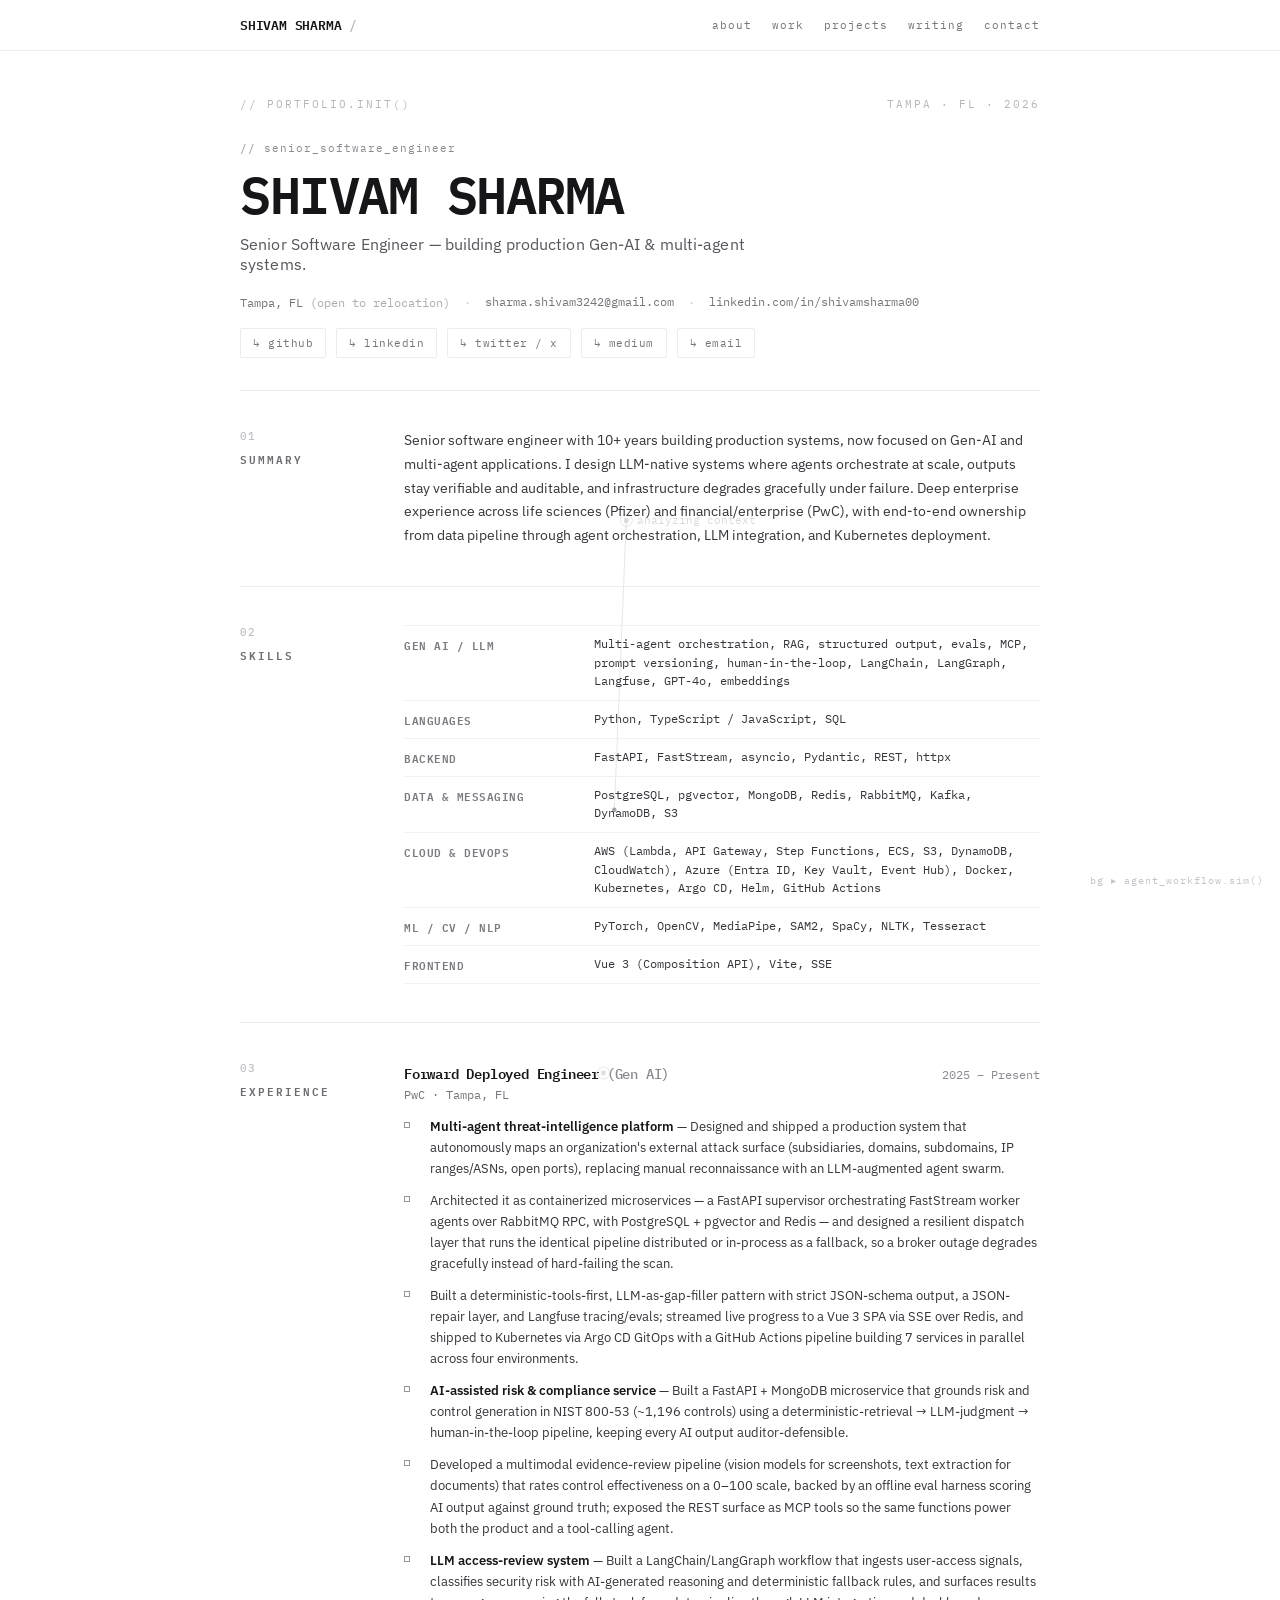
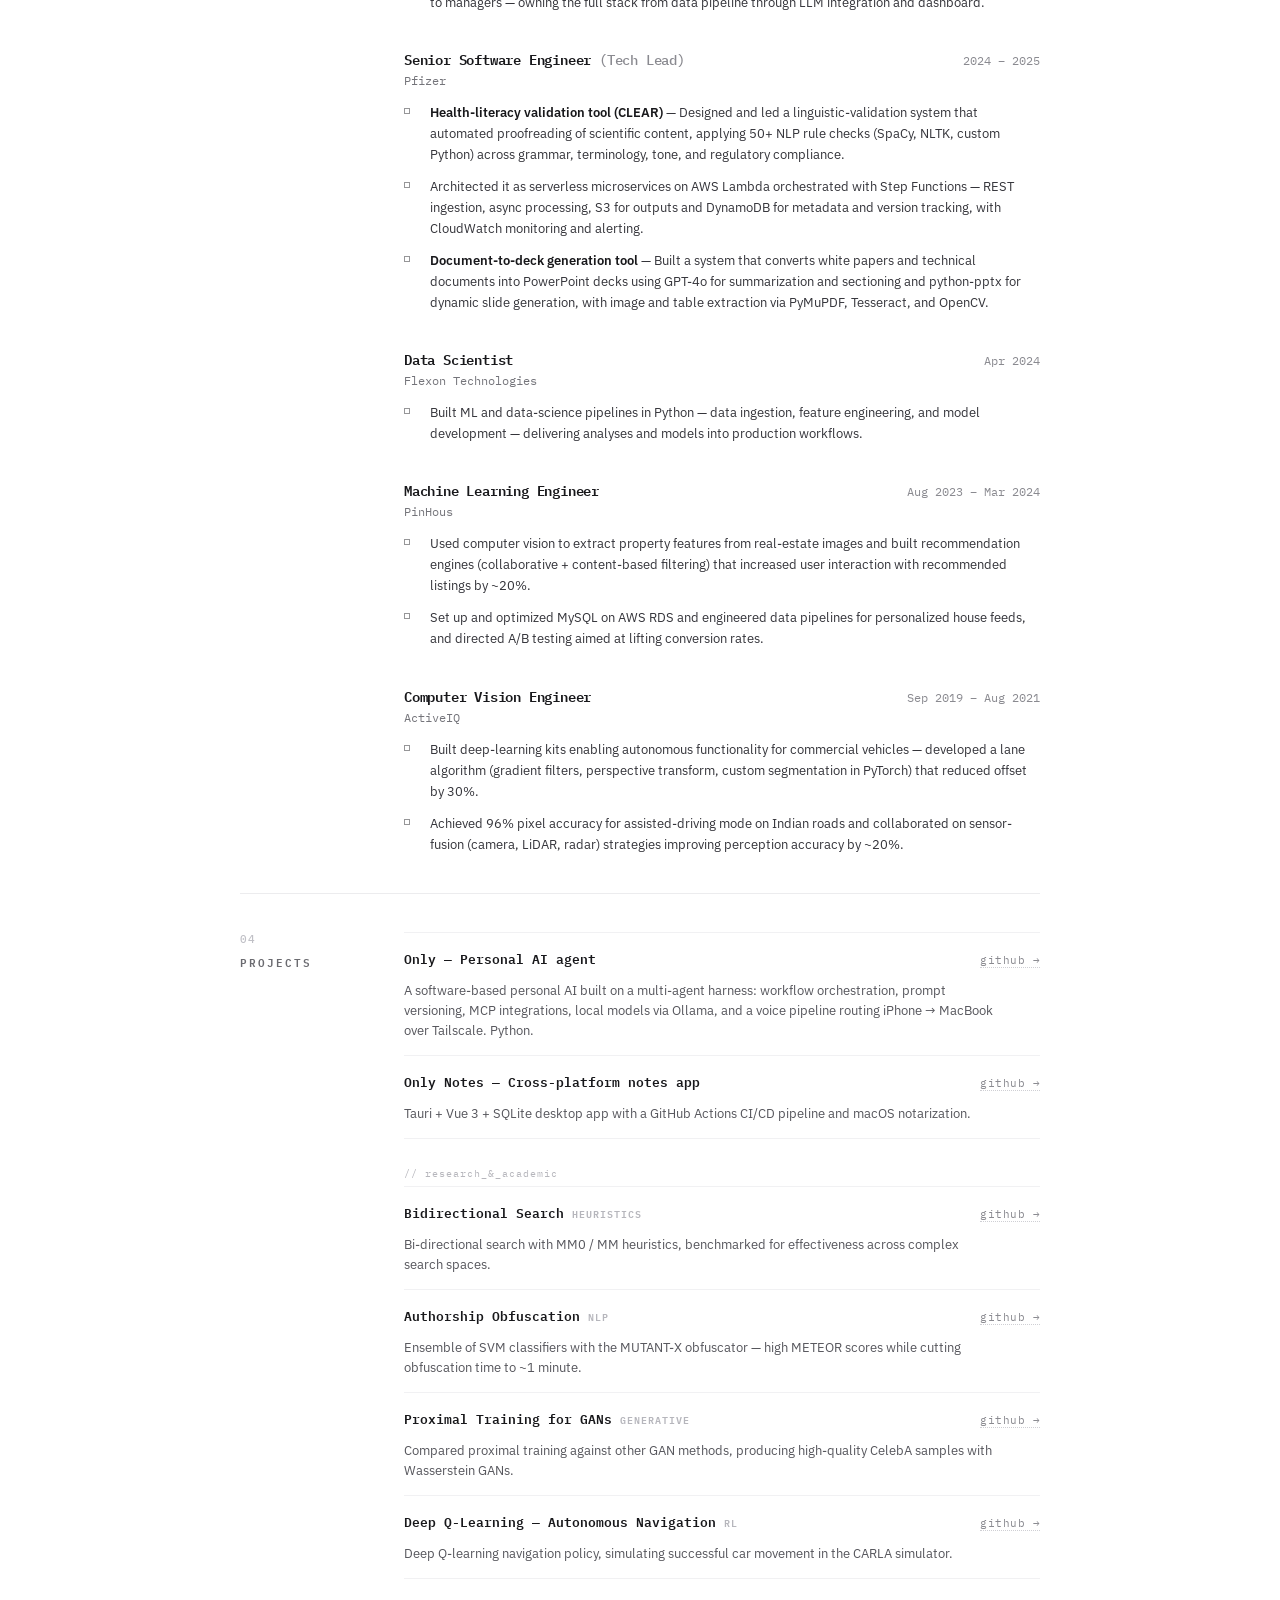
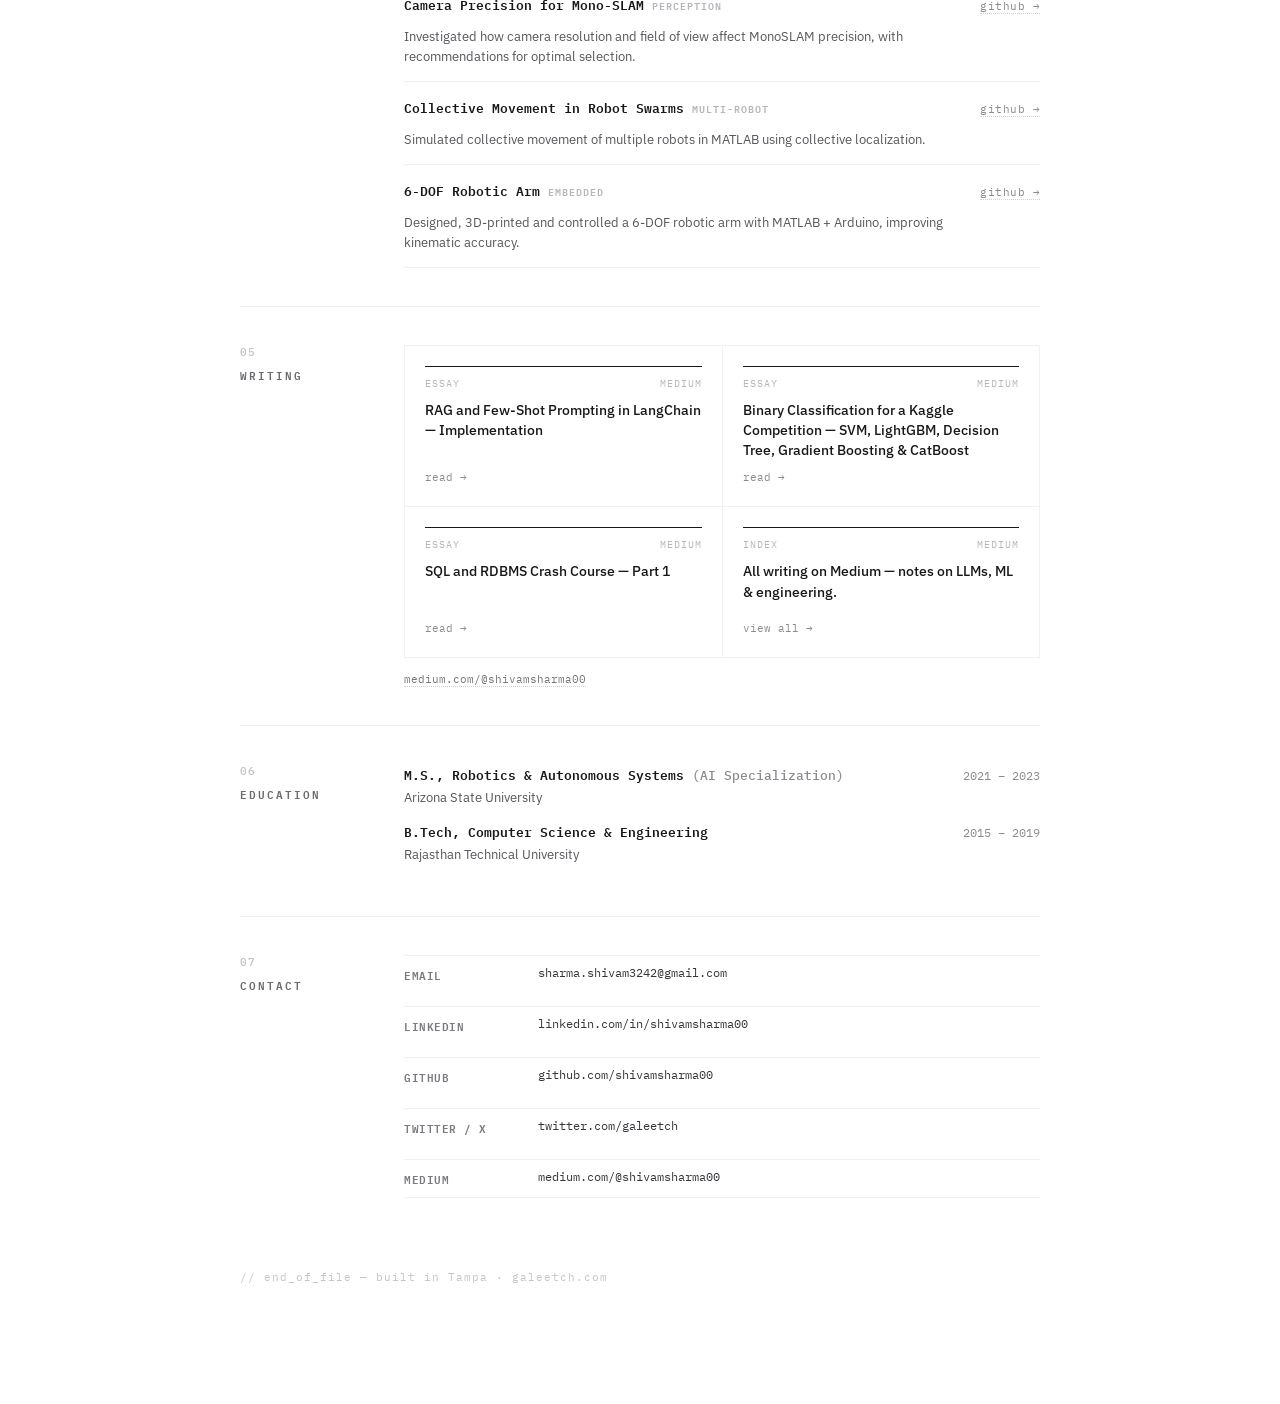
==== index.html @ 41301d10 "Replace placeholder with portfolio (resume-themed)" ====
<!DOCTYPE html>
<html lang="en">
<head>
<meta charset="utf-8">
<meta name="viewport" content="width=device-width, initial-scale=1">
<title>Shivam Sharma — Senior Software Engineer · Gen AI &amp; Agentic Systems</title>
<meta name="description" content="Shivam Sharma — Senior Software Engineer focused on Gen-AI and multi-agent systems. Tampa, FL.">
<meta name="author" content="Shivam Sharma">
<meta property="og:title" content="Shivam Sharma — Senior Software Engineer · Gen AI">
<meta property="og:description" content="Senior software engineer building production LLM-native and multi-agent systems.">
<meta property="og:type" content="website">
<meta property="og:url" content="https://galeetch.com">
<link rel="preconnect" href="https://fonts.googleapis.com">
<link rel="preconnect" href="https://fonts.gstatic.com" crossorigin>
<link href="https://fonts.googleapis.com/css2?family=IBM+Plex+Mono:wght@400;500;600&family=IBM+Plex+Sans:wght@400;500;600&display=swap" rel="stylesheet">
<style>
  :root{
    --ink:#161619; --ink2:#18181b; --body:#2c2c30; --body2:#34343a;
    --mut:#56565c; --mut2:#74747a; --mut3:#8a8a90; --faint:#b6b6bc;
    --faint2:#c0c0c6; --line:#ececee; --line2:#f1f1f3; --bg:#ffffff;
    --mono:'IBM Plex Mono',ui-monospace,monospace;
    --sans:'IBM Plex Sans',-apple-system,BlinkMacSystemFont,sans-serif;
  }
  *{box-sizing:border-box;}
  html,body{margin:0;background:var(--bg);}
  body{-webkit-font-smoothing:antialiased;text-rendering:optimizeLegibility;
    font-family:var(--sans);color:var(--body);}
  ::selection{background:var(--ink2);color:#fff;}
  a{color:inherit;text-decoration:none;}
  canvas#bg{position:absolute;top:0;left:0;z-index:0;pointer-events:none;}

  /* HUD */
  .hud{position:fixed;right:16px;bottom:13px;z-index:3;font-family:var(--mono);
    font-size:10px;letter-spacing:1px;color:#c4c4ca;pointer-events:none;}

  /* NAV */
  nav{position:sticky;top:0;z-index:4;background:rgba(255,255,255,0.82);
    backdrop-filter:saturate(180%) blur(10px);-webkit-backdrop-filter:saturate(180%) blur(10px);
    border-bottom:1px solid var(--line);}
  .nav-inner{max-width:912px;margin:0 auto;padding:14px 56px;display:flex;
    justify-content:space-between;align-items:center;}
  .brand{font-family:var(--mono);font-size:12.5px;font-weight:600;letter-spacing:-0.2px;color:var(--ink);}
  .brand .dim{color:var(--faint);font-weight:500;}
  .nav-links{display:flex;gap:20px;font-family:var(--mono);font-size:11px;
    letter-spacing:1px;color:var(--mut2);text-transform:lowercase;}
  .nav-links a{transition:color .15s;}
  .nav-links a:hover{color:var(--ink);}

  main{position:relative;z-index:1;max-width:912px;margin:0 auto;padding:0 56px 120px;}

  .filemeta{display:flex;justify-content:space-between;align-items:baseline;
    font-family:var(--mono);font-size:10.5px;letter-spacing:2px;color:var(--faint);
    text-transform:uppercase;padding:46px 0 30px;}

  /* HERO */
  header.hero{padding-bottom:32px;border-bottom:1px solid var(--line);}
  .role-tag{font-family:var(--mono);font-size:11px;letter-spacing:1px;color:var(--mut3);margin-bottom:12px;}
  h1.name{margin:0;font-family:var(--mono);font-size:clamp(34px,7vw,52px);font-weight:600;
    letter-spacing:-1.5px;color:var(--ink);line-height:1.02;}
  .subtitle{margin-top:14px;font-size:16px;color:var(--mut);letter-spacing:0.1px;max-width:560px;}
  .contactline{margin-top:20px;display:flex;flex-wrap:wrap;gap:7px 14px;
    font-family:var(--mono);font-size:11.5px;color:var(--mut2);align-items:center;}
  .contactline .sep{color:#d2d2d7;}
  .contactline a{border-bottom:1px solid transparent;transition:border-color .15s,color .15s;}
  .contactline a:hover{color:var(--ink);border-bottom-color:var(--ink);}
  .socials{margin-top:18px;display:flex;flex-wrap:wrap;gap:10px;}
  .socials a{font-family:var(--mono);font-size:11px;letter-spacing:0.5px;color:var(--mut2);
    border:1px solid var(--line);padding:7px 12px;border-radius:2px;
    transition:border-color .15s,color .15s,background .15s;}
  .socials a:hover{color:var(--ink);border-color:#cfcfd4;background:#fafafa;}

  /* SECTION GRID */
  section.sec{display:grid;grid-template-columns:132px 1fr;gap:32px;
    padding:38px 0;border-bottom:1px solid var(--line);scroll-margin-top:64px;}
  .sec-no{font-family:var(--mono);font-size:11px;color:var(--faint2);font-weight:500;letter-spacing:1px;}
  .sec-name{font-family:var(--mono);font-size:11px;color:#6b6b70;font-weight:600;
    letter-spacing:2px;text-transform:uppercase;margin-top:6px;}
  .sec-sub{font-family:var(--mono);font-size:10px;color:var(--faint);letter-spacing:1px;margin-top:14px;line-height:1.7;}

  .lede{font-size:14px;line-height:1.7;color:var(--body2);max-width:640px;text-wrap:pretty;}

  /* SKILLS */
  .skill-row{display:grid;grid-template-columns:168px 1fr;gap:8px 22px;padding:9px 0;border-top:1px solid var(--line2);}
  .skill-row:last-child{border-bottom:1px solid var(--line2);}
  .skill-k{font-family:var(--mono);font-size:11px;color:#7a7a80;font-weight:600;letter-spacing:0.5px;text-transform:uppercase;}
  .skill-v{font-family:var(--mono);font-size:12px;line-height:1.55;color:var(--body2);}

  /* EXPERIENCE */
  .jobs{display:flex;flex-direction:column;gap:34px;}
  .job-head{display:flex;justify-content:space-between;align-items:baseline;gap:16px;flex-wrap:wrap;}
  .job-title{font-family:var(--mono);font-size:14px;font-weight:600;color:var(--ink2);letter-spacing:-0.2px;}
  .job-title .lead{color:var(--mut3);font-weight:500;}
  .job-when{font-family:var(--mono);font-size:11.5px;color:var(--mut3);white-space:nowrap;}
  .job-org{font-family:var(--mono);font-size:11.5px;color:var(--mut2);margin-top:3px;}
  .bullets{display:flex;flex-direction:column;gap:11px;margin-top:14px;}
  .bullet{display:grid;grid-template-columns:16px 1fr;gap:10px;}
  .dot{display:block;width:6px;height:6px;border:1px solid var(--ink2);opacity:.45;margin-top:6px;}
  .btxt{font-size:13px;line-height:1.62;color:var(--body2);text-wrap:pretty;}
  .btxt strong{color:var(--ink2);font-weight:600;}

  /* PROJECTS */
  .projects{display:flex;flex-direction:column;}
  .proj{display:grid;grid-template-columns:1fr auto;gap:8px 18px;align-items:baseline;
    padding:15px 0;border-top:1px solid var(--line2);}
  .projects .proj:last-child{border-bottom:1px solid var(--line2);}
  .proj-name{font-family:var(--mono);font-size:13px;font-weight:600;color:var(--ink2);}
  .proj-desc{grid-column:1 / -1;font-size:12.5px;line-height:1.6;color:var(--mut);margin-top:2px;max-width:600px;text-wrap:pretty;}
  .proj-link{font-family:var(--mono);font-size:10.5px;letter-spacing:0.5px;color:var(--mut3);
    white-space:nowrap;border-bottom:1px dotted #cfcfd4;transition:color .15s,border-color .15s;}
  .proj-link:hover{color:var(--ink);border-bottom-color:var(--ink);}
  .proj-tag{font-family:var(--mono);font-size:9.5px;letter-spacing:1px;color:var(--faint);text-transform:uppercase;}

  /* WRITING — monochrome overline cards */
  .writing{display:grid;grid-template-columns:1fr 1fr;gap:1px;background:var(--line2);
    border:1px solid var(--line2);}
  .post{background:var(--bg);padding:20px 20px 22px;display:flex;flex-direction:column;gap:10px;
    transition:background .15s;min-height:150px;}
  .post:hover{background:#fafafa;}
  .post-top{font-family:var(--mono);font-size:9.5px;letter-spacing:1px;color:var(--faint);
    text-transform:uppercase;border-top:1.5px solid var(--ink2);padding-top:10px;display:flex;
    justify-content:space-between;}
  .post-title{font-size:13.5px;line-height:1.5;color:var(--ink2);font-weight:500;text-wrap:pretty;}
  .post-arrow{font-family:var(--mono);font-size:11px;color:var(--mut3);margin-top:auto;transition:color .15s;}
  .post:hover .post-arrow{color:var(--ink);}
  .writing-all{margin-top:14px;font-family:var(--mono);font-size:11px;color:var(--mut2);
    border-bottom:1px dotted #cfcfd4;display:inline-block;}
  .writing-all:hover{color:var(--ink);}

  /* EDUCATION */
  .edu-row{display:flex;justify-content:space-between;align-items:baseline;gap:16px;flex-wrap:wrap;margin-bottom:16px;}
  .edu-deg{font-family:var(--mono);font-size:13px;font-weight:600;color:var(--ink2);}
  .edu-deg .spec{color:var(--mut3);font-weight:500;}
  .edu-org{font-size:12.5px;color:var(--mut);margin-top:3px;}
  .edu-when{font-family:var(--mono);font-size:11.5px;color:var(--mut3);white-space:nowrap;}

  /* CONTACT / FOOTER */
  .contact-grid{display:flex;flex-direction:column;gap:13px;}
  .crow{display:grid;grid-template-columns:120px 1fr;gap:14px;font-family:var(--mono);font-size:12px;
    padding:9px 0;border-top:1px solid var(--line2);}
  .crow:last-child{border-bottom:1px solid var(--line2);}
  .ck{color:#7a7a80;font-weight:600;letter-spacing:0.5px;text-transform:uppercase;font-size:11px;}
  .cv a{color:var(--body2);border-bottom:1px solid transparent;transition:border-color .15s,color .15s;}
  .cv a:hover{color:var(--ink);border-bottom-color:var(--ink);}
  .eof{margin-top:34px;font-family:var(--mono);font-size:10.5px;letter-spacing:1px;color:#c4c4ca;}

  @media (max-width:720px){
    .nav-inner,main{padding-left:22px;padding-right:22px;}
    .nav-links{display:none;}
    section.sec{grid-template-columns:1fr;gap:14px;padding:30px 0;}
    .sec-head{display:flex;gap:12px;align-items:baseline;}
    .sec-no{margin-top:0;}
    .sec-name{margin-top:0;}
    .sec-sub{display:none;}
    .skill-row{grid-template-columns:1fr;gap:3px;}
    .writing{grid-template-columns:1fr;}
    .filemeta{padding-top:30px;}
  }
</style>
</head>
<body>
<canvas id="bg"></canvas>
<div class="hud">bg ▸ agent_workflow.sim()</div>

<nav>
  <div class="nav-inner">
    <a href="#top" class="brand">SHIVAM SHARMA<span class="dim"> /</span></a>
    <div class="nav-links">
      <a href="#about">about</a>
      <a href="#experience">work</a>
      <a href="#projects">projects</a>
      <a href="#writing">writing</a>
      <a href="#contact">contact</a>
    </div>
  </div>
</nav>

<main id="top">

  <div class="filemeta">
    <span>// portfolio.init()</span>
    <span>Tampa · FL · 2026</span>
  </div>

  <header class="hero" id="about">
    <div class="role-tag">// senior_software_engineer</div>
    <h1 class="name">SHIVAM&nbsp;SHARMA</h1>
    <div class="subtitle">Senior Software Engineer — building production Gen-AI &amp; multi-agent systems.</div>
    <div class="contactline">
      <span>Tampa, FL <span style="color:#abacb2;">(open to relocation)</span></span>
      <span class="sep">·</span>
      <a href="mailto:sharma.shivam3242@gmail.com">sharma.shivam3242@gmail.com</a>
      <span class="sep">·</span>
      <a href="https://www.linkedin.com/in/shivamsharma00/" target="_blank" rel="noopener">linkedin.com/in/shivamsharma00</a>
    </div>
    <div class="socials">
      <a href="https://github.com/shivamsharma00" target="_blank" rel="noopener">↳ github</a>
      <a href="https://www.linkedin.com/in/shivamsharma00/" target="_blank" rel="noopener">↳ linkedin</a>
      <a href="https://twitter.com/galeetch" target="_blank" rel="noopener">↳ twitter / x</a>
      <a href="https://medium.com/@shivamsharma00" target="_blank" rel="noopener">↳ medium</a>
      <a href="mailto:sharma.shivam3242@gmail.com">↳ email</a>
    </div>
  </header>

  <!-- 01 SUMMARY -->
  <section class="sec" id="summary">
    <div class="sec-head">
      <div class="sec-no">01</div>
      <div class="sec-name">Summary</div>
    </div>
    <div class="lede">
      Senior software engineer with 10+ years building production systems, now focused on Gen-AI and multi-agent applications. I design LLM-native systems where agents orchestrate at scale, outputs stay verifiable and auditable, and infrastructure degrades gracefully under failure. Deep enterprise experience across life sciences (Pfizer) and financial/enterprise (PwC), with end-to-end ownership from data pipeline through agent orchestration, LLM integration, and Kubernetes deployment.
    </div>
  </section>

  <!-- 02 SKILLS -->
  <section class="sec" id="skills">
    <div class="sec-head">
      <div class="sec-no">02</div>
      <div class="sec-name">Skills</div>
    </div>
    <div>
      <div class="skill-row"><div class="skill-k">Gen AI / LLM</div><div class="skill-v">Multi-agent orchestration, RAG, structured output, evals, MCP, prompt versioning, human-in-the-loop, LangChain, LangGraph, Langfuse, GPT-4o, embeddings</div></div>
      <div class="skill-row"><div class="skill-k">Languages</div><div class="skill-v">Python, TypeScript / JavaScript, SQL</div></div>
      <div class="skill-row"><div class="skill-k">Backend</div><div class="skill-v">FastAPI, FastStream, asyncio, Pydantic, REST, httpx</div></div>
      <div class="skill-row"><div class="skill-k">Data &amp; Messaging</div><div class="skill-v">PostgreSQL, pgvector, MongoDB, Redis, RabbitMQ, Kafka, DynamoDB, S3</div></div>
      <div class="skill-row"><div class="skill-k">Cloud &amp; DevOps</div><div class="skill-v">AWS (Lambda, API Gateway, Step Functions, ECS, S3, DynamoDB, CloudWatch), Azure (Entra ID, Key Vault, Event Hub), Docker, Kubernetes, Argo CD, Helm, GitHub Actions</div></div>
      <div class="skill-row"><div class="skill-k">ML / CV / NLP</div><div class="skill-v">PyTorch, OpenCV, MediaPipe, SAM2, SpaCy, NLTK, Tesseract</div></div>
      <div class="skill-row"><div class="skill-k">Frontend</div><div class="skill-v">Vue 3 (Composition API), Vite, SSE</div></div>
    </div>
  </section>

  <!-- 03 EXPERIENCE -->
  <section class="sec" id="experience">
    <div class="sec-head">
      <div class="sec-no">03</div>
      <div class="sec-name">Experience</div>
    </div>
    <div class="jobs">

      <article>
        <div class="job-head">
          <div class="job-title">Forward Deployed Engineer <span class="lead">(Gen AI)</span></div>
          <div class="job-when">2025 – Present</div>
        </div>
        <div class="job-org">PwC · Tampa, FL</div>
        <div class="bullets">
          <div class="bullet"><span class="dot"></span><div class="btxt"><strong>Multi-agent threat-intelligence platform</strong> — Designed and shipped a production system that autonomously maps an organization's external attack surface (subsidiaries, domains, subdomains, IP ranges/ASNs, open ports), replacing manual reconnaissance with an LLM-augmented agent swarm.</div></div>
          <div class="bullet"><span class="dot"></span><div class="btxt">Architected it as containerized microservices — a FastAPI supervisor orchestrating FastStream worker agents over RabbitMQ RPC, with PostgreSQL + pgvector and Redis — and designed a resilient dispatch layer that runs the identical pipeline distributed or in-process as a fallback, so a broker outage degrades gracefully instead of hard-failing the scan.</div></div>
          <div class="bullet"><span class="dot"></span><div class="btxt">Built a deterministic-tools-first, LLM-as-gap-filler pattern with strict JSON-schema output, a JSON-repair layer, and Langfuse tracing/evals; streamed live progress to a Vue 3 SPA via SSE over Redis, and shipped to Kubernetes via Argo CD GitOps with a GitHub Actions pipeline building 7 services in parallel across four environments.</div></div>
          <div class="bullet"><span class="dot"></span><div class="btxt"><strong>AI-assisted risk &amp; compliance service</strong> — Built a FastAPI + MongoDB microservice that grounds risk and control generation in NIST 800-53 (~1,196 controls) using a deterministic-retrieval → LLM-judgment → human-in-the-loop pipeline, keeping every AI output auditor-defensible.</div></div>
          <div class="bullet"><span class="dot"></span><div class="btxt">Developed a multimodal evidence-review pipeline (vision models for screenshots, text extraction for documents) that rates control effectiveness on a 0–100 scale, backed by an offline eval harness scoring AI output against ground truth; exposed the REST surface as MCP tools so the same functions power both the product and a tool-calling agent.</div></div>
          <div class="bullet"><span class="dot"></span><div class="btxt"><strong>LLM access-review system</strong> — Built a LangChain/LangGraph workflow that ingests user-access signals, classifies security risk with AI-generated reasoning and deterministic fallback rules, and surfaces results to managers — owning the full stack from data pipeline through LLM integration and dashboard.</div></div>
        </div>
      </article>

      <article>
        <div class="job-head">
          <div class="job-title">Senior Software Engineer <span class="lead">(Tech Lead)</span></div>
          <div class="job-when">2024 – 2025</div>
        </div>
        <div class="job-org">Pfizer</div>
        <div class="bullets">
          <div class="bullet"><span class="dot"></span><div class="btxt"><strong>Health-literacy validation tool (CLEAR)</strong> — Designed and led a linguistic-validation system that automated proofreading of scientific content, applying 50+ NLP rule checks (SpaCy, NLTK, custom Python) across grammar, terminology, tone, and regulatory compliance.</div></div>
          <div class="bullet"><span class="dot"></span><div class="btxt">Architected it as serverless microservices on AWS Lambda orchestrated with Step Functions — REST ingestion, async processing, S3 for outputs and DynamoDB for metadata and version tracking, with CloudWatch monitoring and alerting.</div></div>
          <div class="bullet"><span class="dot"></span><div class="btxt"><strong>Document-to-deck generation tool</strong> — Built a system that converts white papers and technical documents into PowerPoint decks using GPT-4o for summarization and sectioning and python-pptx for dynamic slide generation, with image and table extraction via PyMuPDF, Tesseract, and OpenCV.</div></div>
        </div>
      </article>

      <article>
        <div class="job-head">
          <div class="job-title">Data Scientist</div>
          <div class="job-when">Apr 2024</div>
        </div>
        <div class="job-org">Flexon Technologies</div>
        <div class="bullets">
          <div class="bullet"><span class="dot"></span><div class="btxt">Built ML and data-science pipelines in Python — data ingestion, feature engineering, and model development — delivering analyses and models into production workflows.</div></div>
        </div>
      </article>

      <article>
        <div class="job-head">
          <div class="job-title">Machine Learning Engineer</div>
          <div class="job-when">Aug 2023 – Mar 2024</div>
        </div>
        <div class="job-org">PinHous</div>
        <div class="bullets">
          <div class="bullet"><span class="dot"></span><div class="btxt">Used computer vision to extract property features from real-estate images and built recommendation engines (collaborative + content-based filtering) that increased user interaction with recommended listings by ~20%.</div></div>
          <div class="bullet"><span class="dot"></span><div class="btxt">Set up and optimized MySQL on AWS RDS and engineered data pipelines for personalized house feeds, and directed A/B testing aimed at lifting conversion rates.</div></div>
        </div>
      </article>

      <article>
        <div class="job-head">
          <div class="job-title">Computer Vision Engineer</div>
          <div class="job-when">Sep 2019 – Aug 2021</div>
        </div>
        <div class="job-org">ActiveIQ</div>
        <div class="bullets">
          <div class="bullet"><span class="dot"></span><div class="btxt">Built deep-learning kits enabling autonomous functionality for commercial vehicles — developed a lane algorithm (gradient filters, perspective transform, custom segmentation in PyTorch) that reduced offset by 30%.</div></div>
          <div class="bullet"><span class="dot"></span><div class="btxt">Achieved 96% pixel accuracy for assisted-driving mode on Indian roads and collaborated on sensor-fusion (camera, LiDAR, radar) strategies improving perception accuracy by ~20%.</div></div>
        </div>
      </article>

    </div>
  </section>

  <!-- 04 PROJECTS -->
  <section class="sec" id="projects">
    <div class="sec-head">
      <div class="sec-no">04</div>
      <div class="sec-name">Projects</div>
    </div>
    <div>
      <div class="projects" style="margin-bottom:26px;">
        <div class="proj">
          <div class="proj-name">Only — Personal AI agent</div>
          <a class="proj-link" href="https://github.com/shivamsharma00" target="_blank" rel="noopener">github →</a>
          <div class="proj-desc">A software-based personal AI built on a multi-agent harness: workflow orchestration, prompt versioning, MCP integrations, local models via Ollama, and a voice pipeline routing iPhone → MacBook over Tailscale. Python.</div>
        </div>
        <div class="proj">
          <div class="proj-name">Only Notes — Cross-platform notes app</div>
          <a class="proj-link" href="https://github.com/shivamsharma00" target="_blank" rel="noopener">github →</a>
          <div class="proj-desc">Tauri + Vue 3 + SQLite desktop app with a GitHub Actions CI/CD pipeline and macOS notarization.</div>
        </div>
      </div>

      <div class="sec-sub" style="margin:0 0 4px;">// research_&_academic</div>
      <div class="projects">
        <div class="proj">
          <div class="proj-name">Bidirectional Search <span class="proj-tag">heuristics</span></div>
          <a class="proj-link" href="https://github.com/TheTechGuy98/Bi-Directional-Search" target="_blank" rel="noopener">github →</a>
          <div class="proj-desc">Bi-directional search with MM0 / MM heuristics, benchmarked for effectiveness across complex search spaces.</div>
        </div>
        <div class="proj">
          <div class="proj-name">Authorship Obfuscation <span class="proj-tag">nlp</span></div>
          <a class="proj-link" href="https://github.com/shivamsharma00/Avengers_ensemble" target="_blank" rel="noopener">github →</a>
          <div class="proj-desc">Ensemble of SVM classifiers with the MUTANT-X obfuscator — high METEOR scores while cutting obfuscation time to ~1 minute.</div>
        </div>
        <div class="proj">
          <div class="proj-name">Proximal Training for GANs <span class="proj-tag">generative</span></div>
          <a class="proj-link" href="https://github.com/shivamsharma00/wgan" target="_blank" rel="noopener">github →</a>
          <div class="proj-desc">Compared proximal training against other GAN methods, producing high-quality CelebA samples with Wasserstein GANs.</div>
        </div>
        <div class="proj">
          <div class="proj-name">Deep Q-Learning — Autonomous Navigation <span class="proj-tag">rl</span></div>
          <a class="proj-link" href="https://github.com/shivamsharma00" target="_blank" rel="noopener">github →</a>
          <div class="proj-desc">Deep Q-learning navigation policy, simulating successful car movement in the CARLA simulator.</div>
        </div>
        <div class="proj">
          <div class="proj-name">Camera Precision for Mono-SLAM <span class="proj-tag">perception</span></div>
          <a class="proj-link" href="https://github.com/shivamsharma00" target="_blank" rel="noopener">github →</a>
          <div class="proj-desc">Investigated how camera resolution and field of view affect MonoSLAM precision, with recommendations for optimal selection.</div>
        </div>
        <div class="proj">
          <div class="proj-name">Collective Movement in Robot Swarms <span class="proj-tag">multi-robot</span></div>
          <a class="proj-link" href="https://github.com/shivamsharma00/multiRobotFlockMotion" target="_blank" rel="noopener">github →</a>
          <div class="proj-desc">Simulated collective movement of multiple robots in MATLAB using collective localization.</div>
        </div>
        <div class="proj">
          <div class="proj-name">6-DOF Robotic Arm <span class="proj-tag">embedded</span></div>
          <a class="proj-link" href="https://github.com/shivamsharma00" target="_blank" rel="noopener">github →</a>
          <div class="proj-desc">Designed, 3D-printed and controlled a 6-DOF robotic arm with MATLAB + Arduino, improving kinematic accuracy.</div>
        </div>
      </div>
    </div>
  </section>

  <!-- 05 WRITING -->
  <section class="sec" id="writing">
    <div class="sec-head">
      <div class="sec-no">05</div>
      <div class="sec-name">Writing</div>
    </div>
    <div>
      <div class="writing">
        <a class="post" href="https://medium.com/p/0b0e18dc9df5" target="_blank" rel="noopener">
          <div class="post-top"><span>essay</span><span>medium</span></div>
          <div class="post-title">RAG and Few-Shot Prompting in LangChain — Implementation</div>
          <div class="post-arrow">read →</div>
        </a>
        <a class="post" href="https://medium.com/p/0921ad50ef34" target="_blank" rel="noopener">
          <div class="post-top"><span>essay</span><span>medium</span></div>
          <div class="post-title">Binary Classification for a Kaggle Competition — SVM, LightGBM, Decision Tree, Gradient Boosting &amp; CatBoost</div>
          <div class="post-arrow">read →</div>
        </a>
        <a class="post" href="https://medium.com/p/9f9871377bbf" target="_blank" rel="noopener">
          <div class="post-top"><span>essay</span><span>medium</span></div>
          <div class="post-title">SQL and RDBMS Crash Course — Part 1</div>
          <div class="post-arrow">read →</div>
        </a>
        <a class="post" href="https://medium.com/@shivamsharma00" target="_blank" rel="noopener">
          <div class="post-top"><span>index</span><span>medium</span></div>
          <div class="post-title">All writing on Medium — notes on LLMs, ML &amp; engineering.</div>
          <div class="post-arrow">view all →</div>
        </a>
      </div>
      <a class="writing-all" href="https://medium.com/@shivamsharma00" target="_blank" rel="noopener">medium.com/@shivamsharma00</a>
    </div>
  </section>

  <!-- 06 EDUCATION -->
  <section class="sec" id="education">
    <div class="sec-head">
      <div class="sec-no">06</div>
      <div class="sec-name">Education</div>
    </div>
    <div>
      <div class="edu-row">
        <div>
          <div class="edu-deg">M.S., Robotics &amp; Autonomous Systems <span class="spec">(AI Specialization)</span></div>
          <div class="edu-org">Arizona State University</div>
        </div>
        <div class="edu-when">2021 – 2023</div>
      </div>
      <div class="edu-row">
        <div>
          <div class="edu-deg">B.Tech, Computer Science &amp; Engineering</div>
          <div class="edu-org">Rajasthan Technical University</div>
        </div>
        <div class="edu-when">2015 – 2019</div>
      </div>
    </div>
  </section>

  <!-- 07 CONTACT -->
  <section class="sec" id="contact" style="border-bottom:none;">
    <div class="sec-head">
      <div class="sec-no">07</div>
      <div class="sec-name">Contact</div>
    </div>
    <div class="contact-grid">
      <div class="crow"><div class="ck">Email</div><div class="cv"><a href="mailto:sharma.shivam3242@gmail.com">sharma.shivam3242@gmail.com</a></div></div>
      <div class="crow"><div class="ck">LinkedIn</div><div class="cv"><a href="https://www.linkedin.com/in/shivamsharma00/" target="_blank" rel="noopener">linkedin.com/in/shivamsharma00</a></div></div>
      <div class="crow"><div class="ck">GitHub</div><div class="cv"><a href="https://github.com/shivamsharma00" target="_blank" rel="noopener">github.com/shivamsharma00</a></div></div>
      <div class="crow"><div class="ck">Twitter / X</div><div class="cv"><a href="https://twitter.com/galeetch" target="_blank" rel="noopener">twitter.com/galeetch</a></div></div>
      <div class="crow"><div class="ck">Medium</div><div class="cv"><a href="https://medium.com/@shivamsharma00" target="_blank" rel="noopener">medium.com/@shivamsharma00</a></div></div>
    </div>
  </section>

  <div class="eof">// end_of_file — built in Tampa · galeetch.com</div>

</main>

<script>
/* Agent-workflow generative background — vanilla port of the resume's canvas sim. */
(function(){
  var cv = document.getElementById('bg');
  var ctx = cv.getContext('2d');
  var CFG = { complexity:'balanced', speed:1, intensity:0.92 };
  var TOKENS = [
    "analyzing context","tool_call: search()","embedding query…","ranking candidates",
    "schema valid ✓","retry w/ backoff","spawn agent[3]","reduce tokens","vector match 0.92",
    "plan: 4 steps","await broker","json.repair()","eval score: 87","route → supervisor",
    "stream chunk","ctx window 8k","reasoning…","verify output","fallback rules","dispatch task",
    "merge branches","checkpoint saved","k8s pod ready","rag top_k=5","human review queued",
    "grounding in NIST","parse response","assert invariant","reflect & refine","confidence 0.81",
    "summarize section","map attack surface","resolve subdomains","classify risk","emit SSE event",
    "cache hit","backpressure ok","tokenize input","cosine sim 0.88","prompt v2.3","guardrail pass",
    "decompose goal","observe → act","thought: need data","calling MCP tool","aggregate results",
    "sign output","grade evidence","plan revised","done."
  ];
  var edgeDur=0.72, pulseDur=0.9;
  var nodes=[], edges=[], pulses=[], buildEnd=0, lastPulseT=0;
  var W=0,H=0,lastW=0,lastH=0,startTime=performance.now();

  function pick(){ return TOKENS[Math.floor(Math.random()*TOKENS.length)]; }
  function nearest(arr,x){ var best=arr[0],bd=Infinity; for(var i=0;i<arr.length;i++){var d=Math.abs(arr[i].x-x); if(d<bd){bd=d;best=arr[i];}} return best; }

  function buildGraph(W,H){
    var perLevelMap={ calm:[1,1,2,2,2,3,3,3], balanced:[1,1,2,2,3,3,4,4,5], dense:[1,2,2,3,4,4,5,5,6,6] };
    var perLevel=perLevelMap[CFG.complexity]||perLevelMap.balanced;
    var L=perLevel.length, marginX=W*0.10, marginY=H*0.12, usableH=H-2*marginY;
    nodes=[]; edges=[]; var levelNodes=[];
    for(var lv=0;lv<L;lv++){
      var count=perLevel[lv];
      var y=marginY+(L===1?0:usableH*(lv/(L-1)));
      var arr=[];
      for(var i=0;i<count;i++){
        var frac=count===1?0.5:i/(count-1);
        var x=marginX+(W-2*marginX)*frac;
        x+=(Math.random()-0.5)*W*0.06;
        var yy=y+(Math.random()-0.5)*usableH*0.05;
        var node={id:nodes.length,lv:lv,x:x,y:yy,revealAt:0,tokenText:pick(),tokenStart:-99};
        arr.push(node); nodes.push(node);
      }
      levelNodes.push(arr);
    }
    var t=0.9;
    levelNodes[0][0].revealAt=t; levelNodes[0][0].tokenStart=t+edgeDur;
    for(var lv2=1;lv2<L;lv2++){
      var gap=Math.max(0.5,1.55-lv2*0.12);
      var prev=levelNodes[lv2-1];
      var cur=levelNodes[lv2];
      for(var j=0;j<cur.length;j++){
        var nd=cur[j]; t+=gap; nd.revealAt=t; nd.tokenStart=t+edgeDur;
        var p1=nearest(prev,nd.x);
        edges.push({from:p1,to:nd,revealAt:t});
        if(lv2>=3 && prev.length>1 && Math.random()<0.4){
          var p2=prev[Math.floor(Math.random()*prev.length)];
          if(p2.id!==p1.id) edges.push({from:p2,to:nd,revealAt:t+0.18});
        }
      }
    }
    buildEnd=t+edgeDur+4.5;
  }

  function resize(){
    var dpr=Math.min(window.devicePixelRatio||1,2);
    var doc=document.documentElement;
    var nw=doc.clientWidth;
    var nh=Math.max(doc.scrollHeight, window.innerHeight);
    var changed=Math.abs(lastW-nw)>2 || Math.abs(lastH-nh)>2;
    cv.style.width=nw+'px'; cv.style.height=nh+'px';
    if(changed){
      lastW=nw; lastH=nh;
      cv.width=Math.round(nw*dpr); cv.height=Math.round(nh*dpr);
      ctx.setTransform(dpr,0,0,dpr,0,0);
      W=nw; H=nh; buildGraph(W,H);
    }
  }

  function draw(now){
    ctx.clearRect(0,0,W,H);
    var I=CFG.intensity, speed=CFG.speed;
    var t=((now-startTime)/1000)*speed;
    function ink(a){ return 'rgba(22,22,26,'+(Math.max(0,a)*I)+')'; }

    if(t>buildEnd && t-lastPulseT>1.05){
      var e=edges[Math.floor(Math.random()*edges.length)];
      if(e) pulses.push({edge:e,startT:t,fired:false});
      lastPulseT=t;
    }

    for(var i=0;i<edges.length;i++){
      var ed=edges[i];
      if(t<ed.revealAt) continue;
      var p=Math.min(1,(t-ed.revealAt)/edgeDur);
      var x2=ed.from.x+(ed.to.x-ed.from.x)*p;
      var y2=ed.from.y+(ed.to.y-ed.from.y)*p;
      ctx.lineWidth=1; ctx.strokeStyle=ink(0.11);
      ctx.beginPath(); ctx.moveTo(ed.from.x,ed.from.y); ctx.lineTo(x2,y2); ctx.stroke();
      if(p<1){ ctx.fillStyle=ink(0.4); ctx.beginPath(); ctx.arc(x2,y2,2.3,0,6.2832); ctx.fill(); }
    }

    for(var k=0;k<pulses.length;k++){
      var pl=pulses[k];
      var raw=(t-pl.startT)/pulseDur;
      if(raw<0||raw>1.25) continue;
      var pe=pl.edge, pp=Math.min(1,raw);
      var px=pe.from.x+(pe.to.x-pe.from.x)*pp, py=pe.from.y+(pe.to.y-pe.from.y)*pp;
      var tb=Math.max(0,pp-0.2);
      var tx=pe.from.x+(pe.to.x-pe.from.x)*tb, ty=pe.from.y+(pe.to.y-pe.from.y)*tb;
      ctx.lineWidth=1.5; ctx.strokeStyle=ink(0.3);
      ctx.beginPath(); ctx.moveTo(tx,ty); ctx.lineTo(px,py); ctx.stroke();
      ctx.fillStyle=ink(0.46); ctx.beginPath(); ctx.arc(px,py,2.5,0,6.2832); ctx.fill();
      if(!pl.fired && raw>=1){ pl.fired=true; pe.to.tokenStart=t; }
    }
    pulses=pulses.filter(function(pl){ return (t-pl.startT)/pulseDur<=1.25; });

    ctx.textBaseline='middle';
    for(var n=0;n<nodes.length;n++){
      var nd=nodes[n];
      if(t<nd.revealAt) continue;
      var appear=Math.min(1,(t-nd.revealAt)/0.4);
      ctx.fillStyle=ink(0.16*appear);
      ctx.fillRect(nd.x-2.2,nd.y-2.2,4.4,4.4);
      ctx.lineWidth=1; ctx.strokeStyle=ink(0.11*appear);
      ctx.beginPath(); ctx.arc(nd.x,nd.y,6,0,6.2832); ctx.stroke();
      var ts=nd.tokenStart;
      if(ts>-90){
        var dt=t-ts;
        var typeDur=Math.max(0.4,nd.tokenText.length*0.045);
        var hold=2.6, fade=1.2;
        if(dt>=0 && dt<typeDur+hold+fade){
          var chars=Math.min(nd.tokenText.length,Math.floor((dt/typeDur)*nd.tokenText.length));
          var str=nd.tokenText.slice(0,chars);
          var a=0.17;
          if(dt>typeDur+hold) a=0.17*(1-(dt-typeDur-hold)/fade);
          ctx.font='11px "IBM Plex Mono", ui-monospace, monospace';
          ctx.fillStyle=ink(a);
          ctx.fillText(str,nd.x+11,nd.y);
          if(dt<typeDur){
            var w=ctx.measureText(str).width;
            ctx.fillStyle=ink(0.3);
            ctx.fillRect(nd.x+12+w,nd.y-5,5,10);
          }
        }
      }
    }
  }

  var raf;
  function loop(now){ try{ draw(now); }catch(e){ return; } raf=requestAnimationFrame(loop); }
  window.addEventListener('resize', resize);
  window.addEventListener('load', resize);
  if(document.fonts && document.fonts.ready) document.fonts.ready.then(resize);
  [250,700,1500].forEach(function(ms){ setTimeout(resize,ms); });
  resize();
  raf=requestAnimationFrame(loop);

  /* smooth-scroll for in-page nav */
  document.querySelectorAll('a[href^="#"]').forEach(function(a){
    a.addEventListener('click',function(ev){
      var id=a.getAttribute('href');
      if(id.length>1){
        var el=document.querySelector(id);
        if(el){ ev.preventDefault(); el.scrollIntoView({behavior:'smooth'}); }
      }
    });
  });
})();
</script>
</body>
</html>
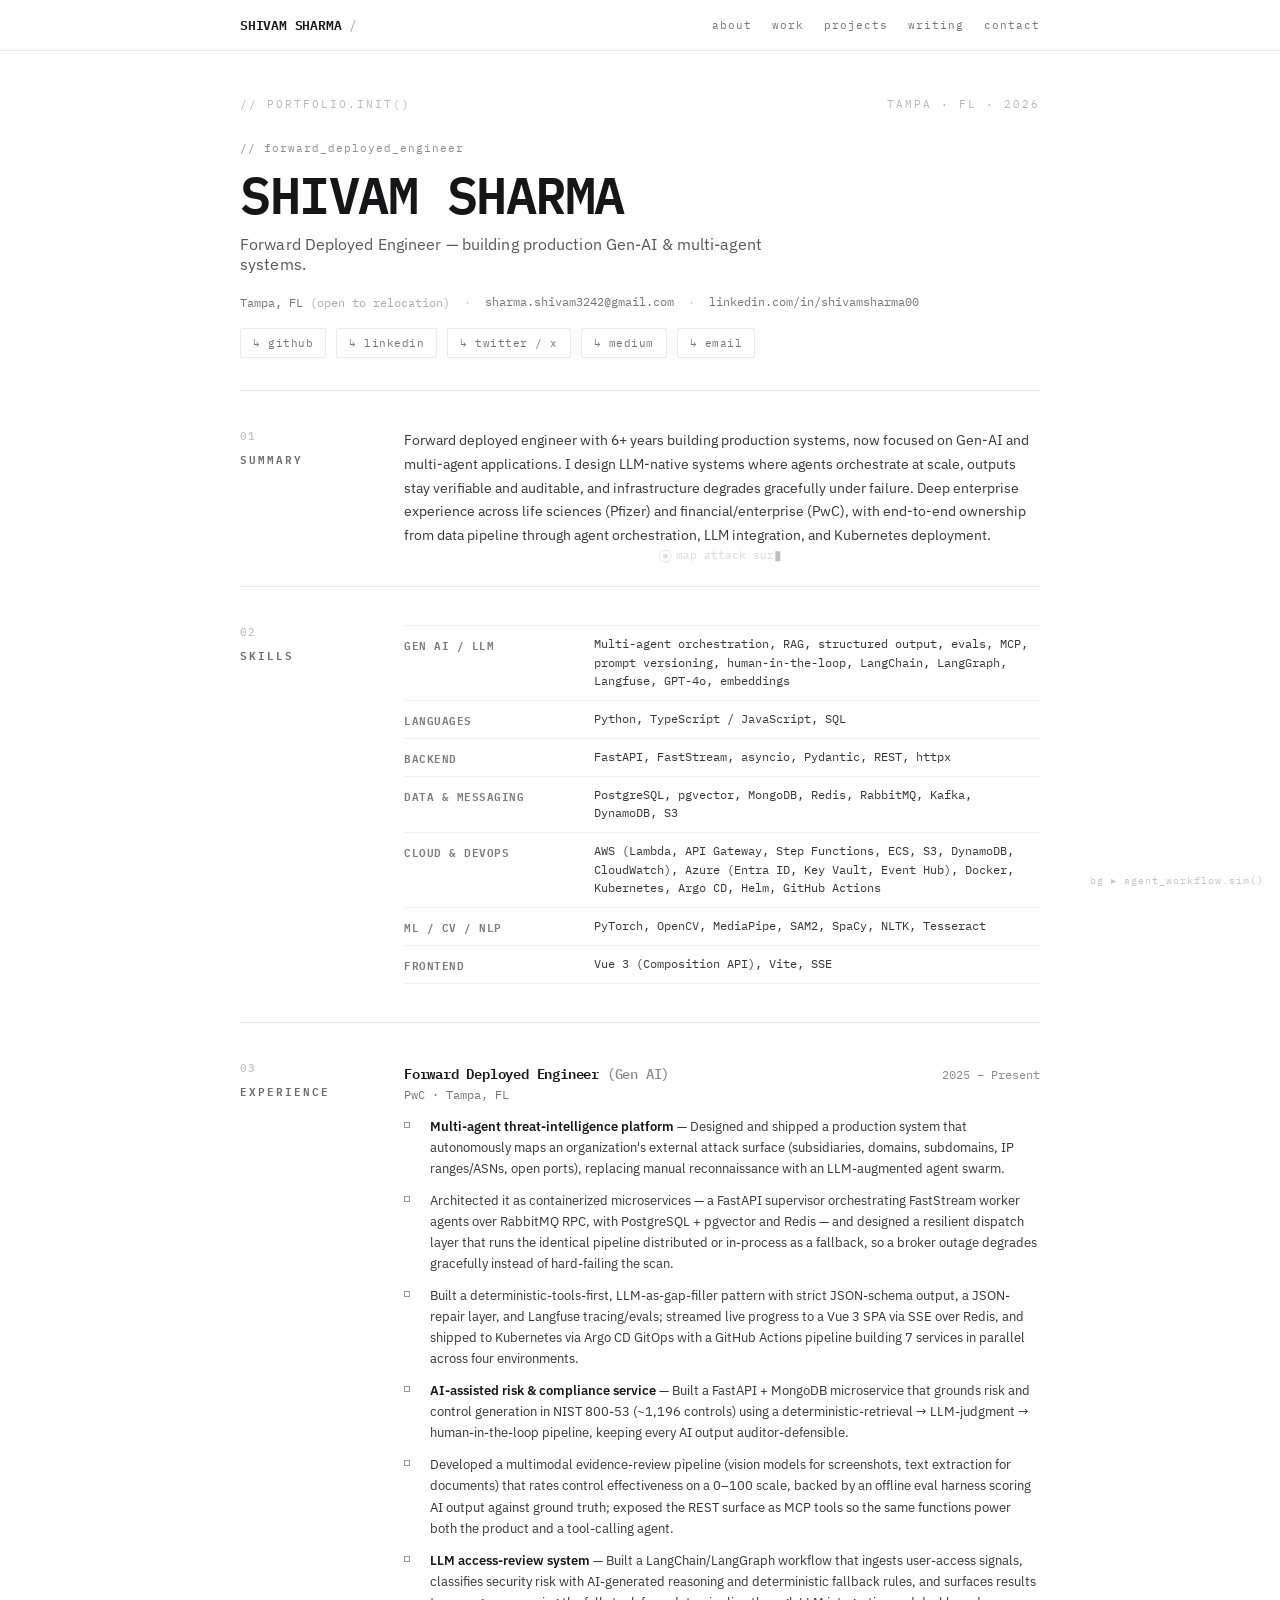
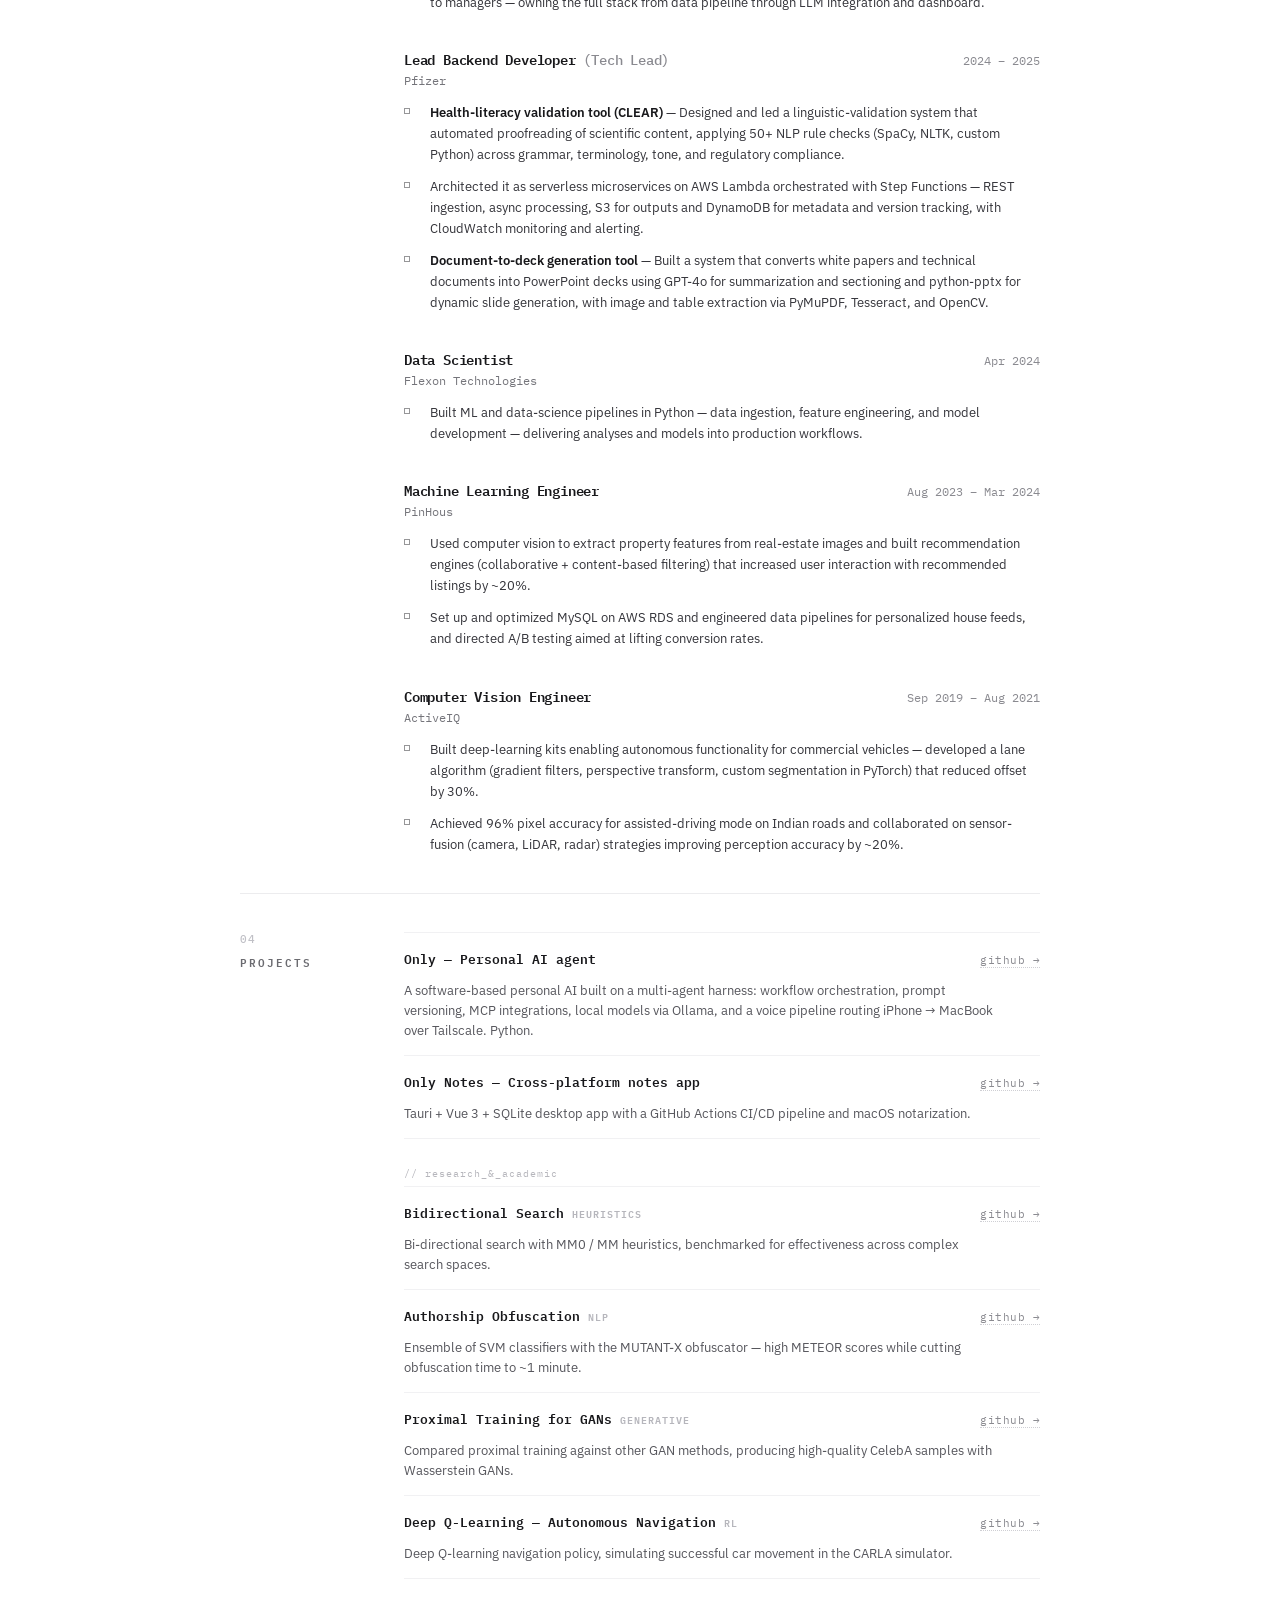
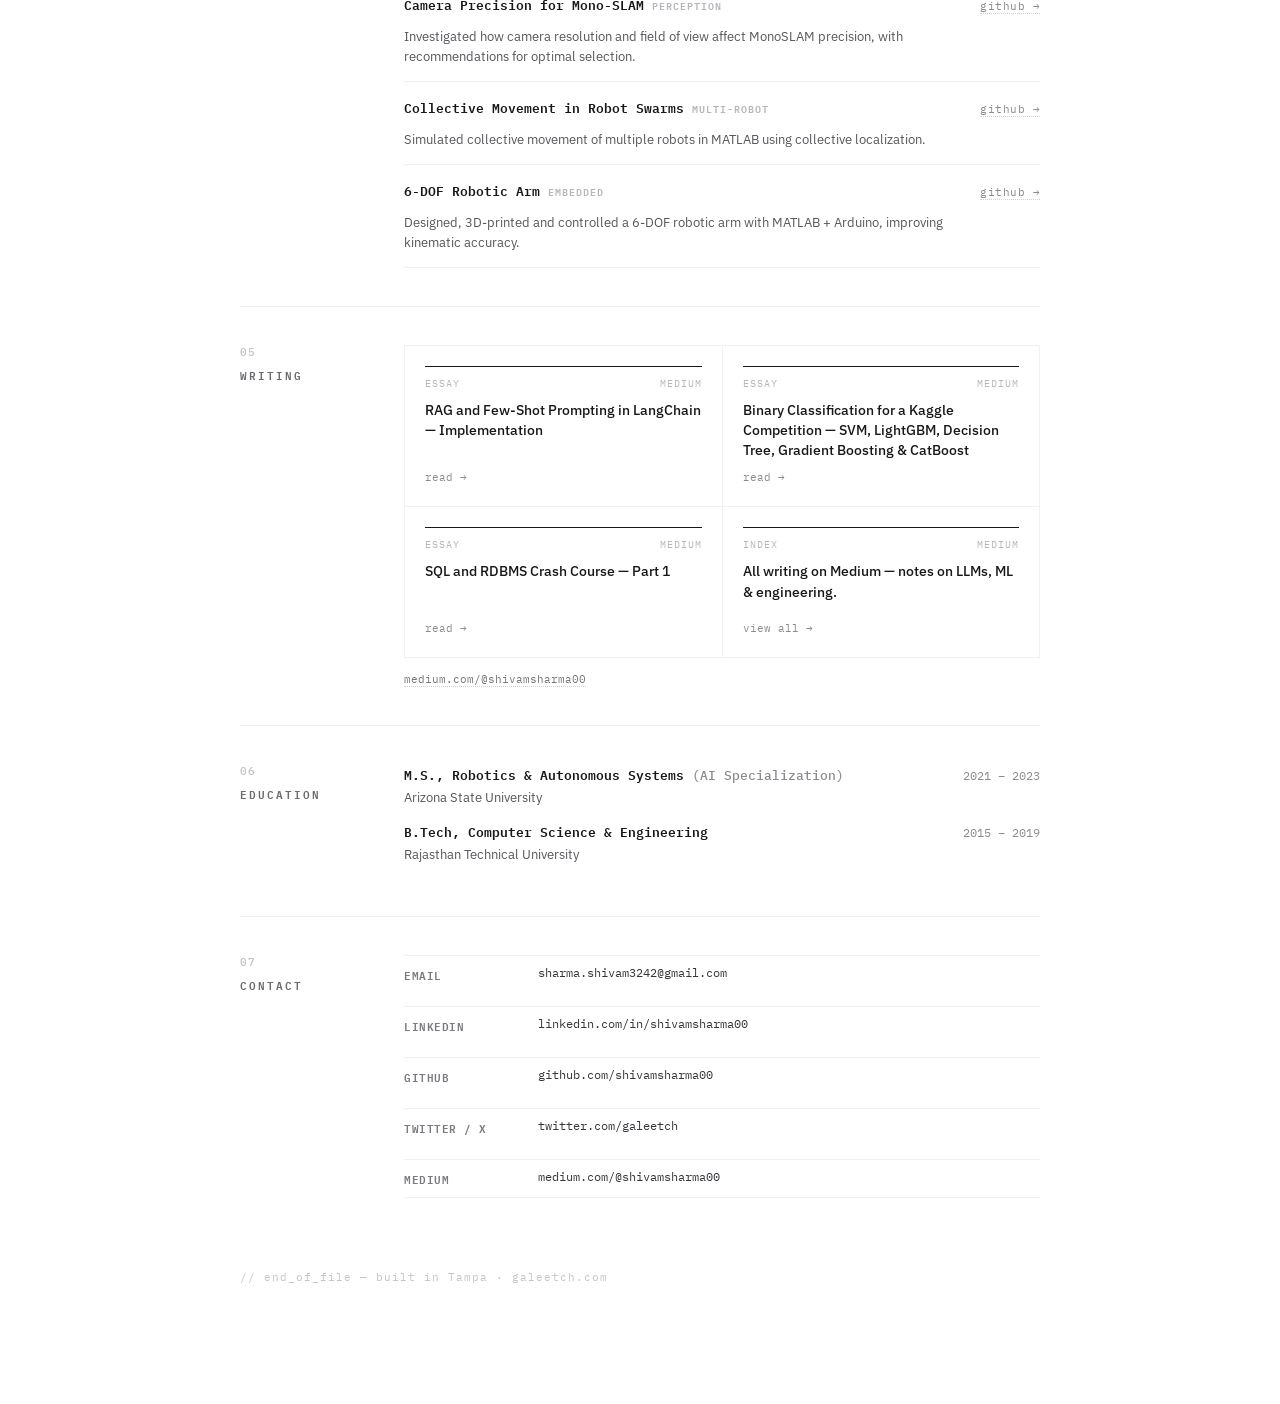
==== commit 934212dd: "Update job title and descriptions in index.html" ====
--- a/index.html
+++ b/index.html
@@ -3,11 +3,11 @@
 <head>
 <meta charset="utf-8">
 <meta name="viewport" content="width=device-width, initial-scale=1">
-<title>Shivam Sharma — Senior Software Engineer · Gen AI &amp; Agentic Systems</title>
-<meta name="description" content="Shivam Sharma — Senior Software Engineer focused on Gen-AI and multi-agent systems. Tampa, FL.">
+<title>Shivam Sharma — Forward Deployed Engineer · Gen AI &amp; Agentic Systems</title>
+<meta name="description" content="Shivam Sharma — Forward Deployed Engineer focused on Gen-AI and multi-agent systems. Tampa, FL.">
 <meta name="author" content="Shivam Sharma">
-<meta property="og:title" content="Shivam Sharma — Senior Software Engineer · Gen AI">
-<meta property="og:description" content="Senior software engineer building production LLM-native and multi-agent systems.">
+<meta property="og:title" content="Shivam Sharma — Forward Deployed Engineer · Gen AI">
+<meta property="og:description" content="Forward deployed engineer building production LLM-native and multi-agent systems.">
 <meta property="og:type" content="website">
 <meta property="og:url" content="https://galeetch.com">
 <link rel="preconnect" href="https://fonts.googleapis.com">
@@ -182,9 +182,9 @@
   </div>
 
   <header class="hero" id="about">
-    <div class="role-tag">// senior_software_engineer</div>
+    <div class="role-tag">// forward_deployed_engineer</div>
     <h1 class="name">SHIVAM&nbsp;SHARMA</h1>
-    <div class="subtitle">Senior Software Engineer — building production Gen-AI &amp; multi-agent systems.</div>
+    <div class="subtitle">Forward Deployed Engineer — building production Gen-AI &amp; multi-agent systems.</div>
     <div class="contactline">
       <span>Tampa, FL <span style="color:#abacb2;">(open to relocation)</span></span>
       <span class="sep">·</span>
@@ -208,7 +208,7 @@
       <div class="sec-name">Summary</div>
     </div>
     <div class="lede">
-      Senior software engineer with 10+ years building production systems, now focused on Gen-AI and multi-agent applications. I design LLM-native systems where agents orchestrate at scale, outputs stay verifiable and auditable, and infrastructure degrades gracefully under failure. Deep enterprise experience across life sciences (Pfizer) and financial/enterprise (PwC), with end-to-end ownership from data pipeline through agent orchestration, LLM integration, and Kubernetes deployment.
+      Forward deployed engineer with 6+ years building production systems, now focused on Gen-AI and multi-agent applications. I design LLM-native systems where agents orchestrate at scale, outputs stay verifiable and auditable, and infrastructure degrades gracefully under failure. Deep enterprise experience across life sciences (Pfizer) and financial/enterprise (PwC), with end-to-end ownership from data pipeline through agent orchestration, LLM integration, and Kubernetes deployment.
     </div>
   </section>
 
@@ -255,7 +255,7 @@
 
       <article>
         <div class="job-head">
-          <div class="job-title">Senior Software Engineer <span class="lead">(Tech Lead)</span></div>
+          <div class="job-title">Lead Backend Developer <span class="lead">(Tech Lead)</span></div>
           <div class="job-when">2024 – 2025</div>
         </div>
         <div class="job-org">Pfizer</div>
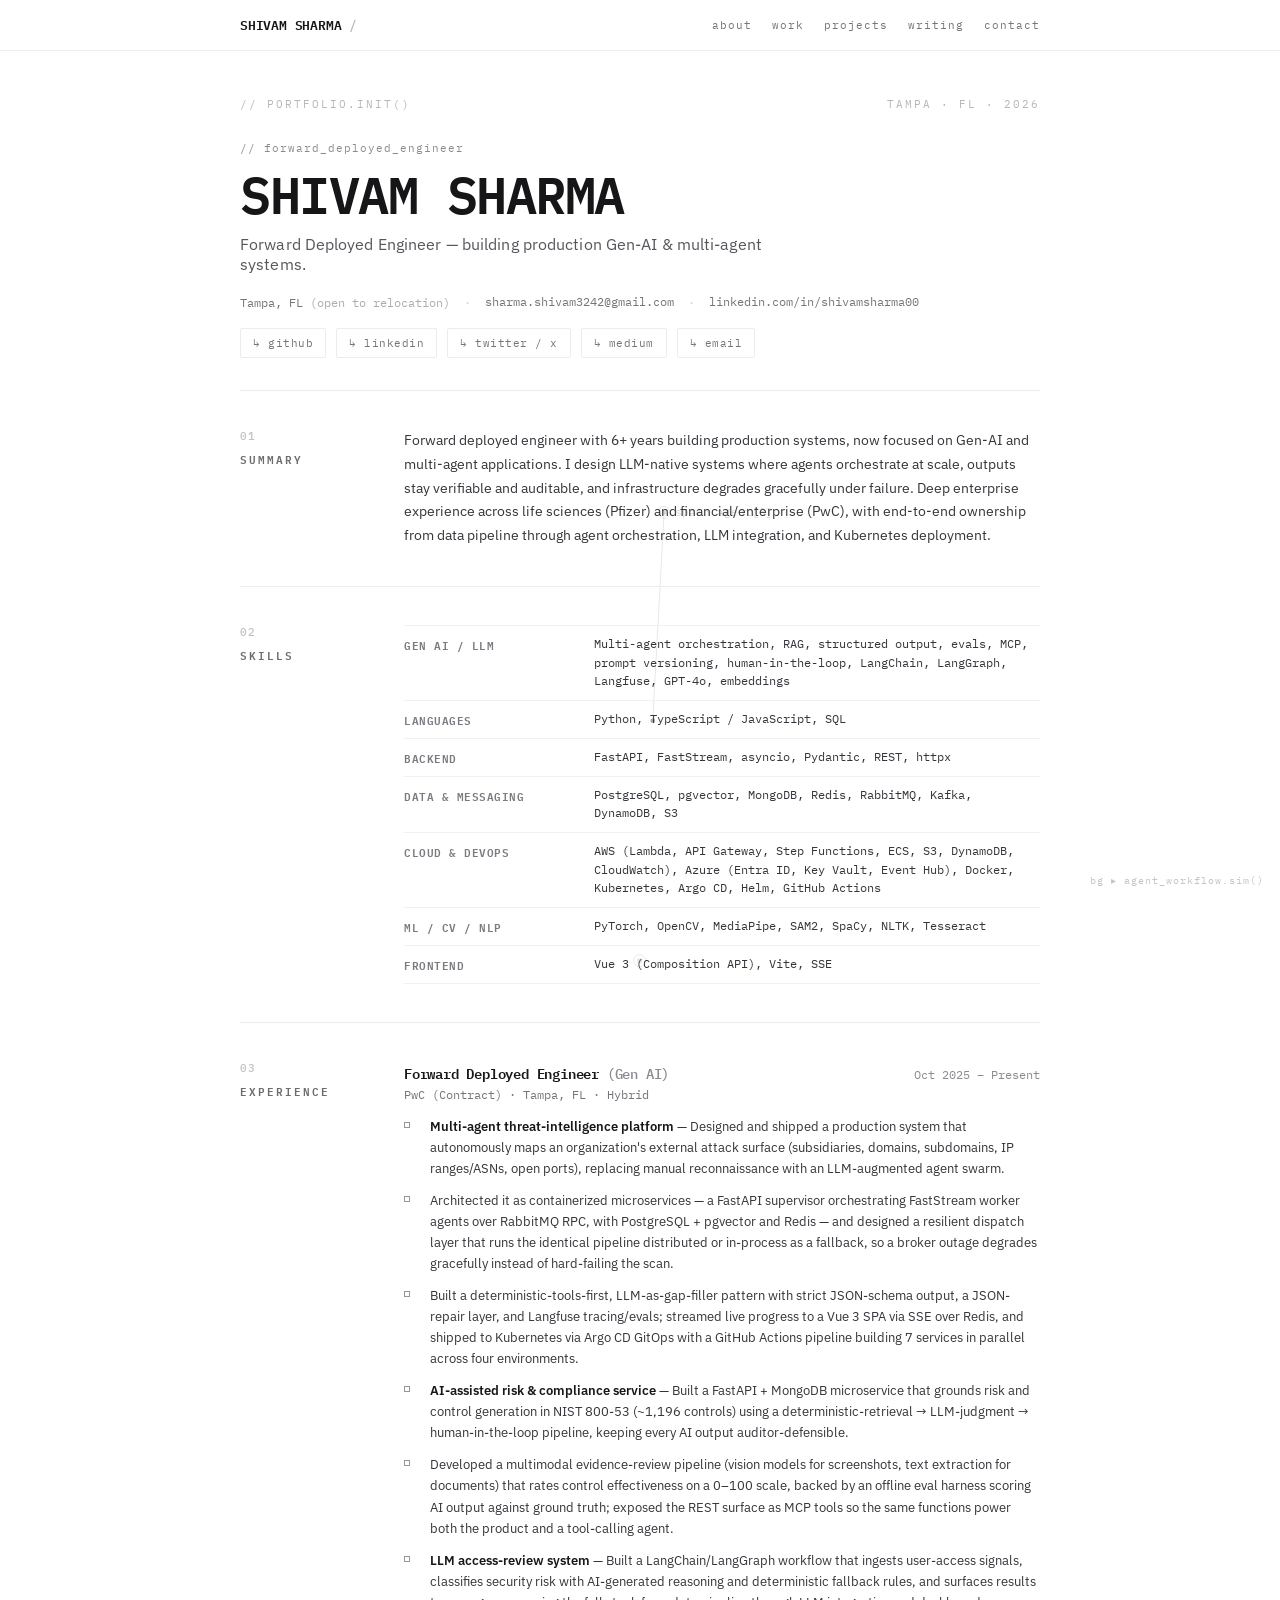
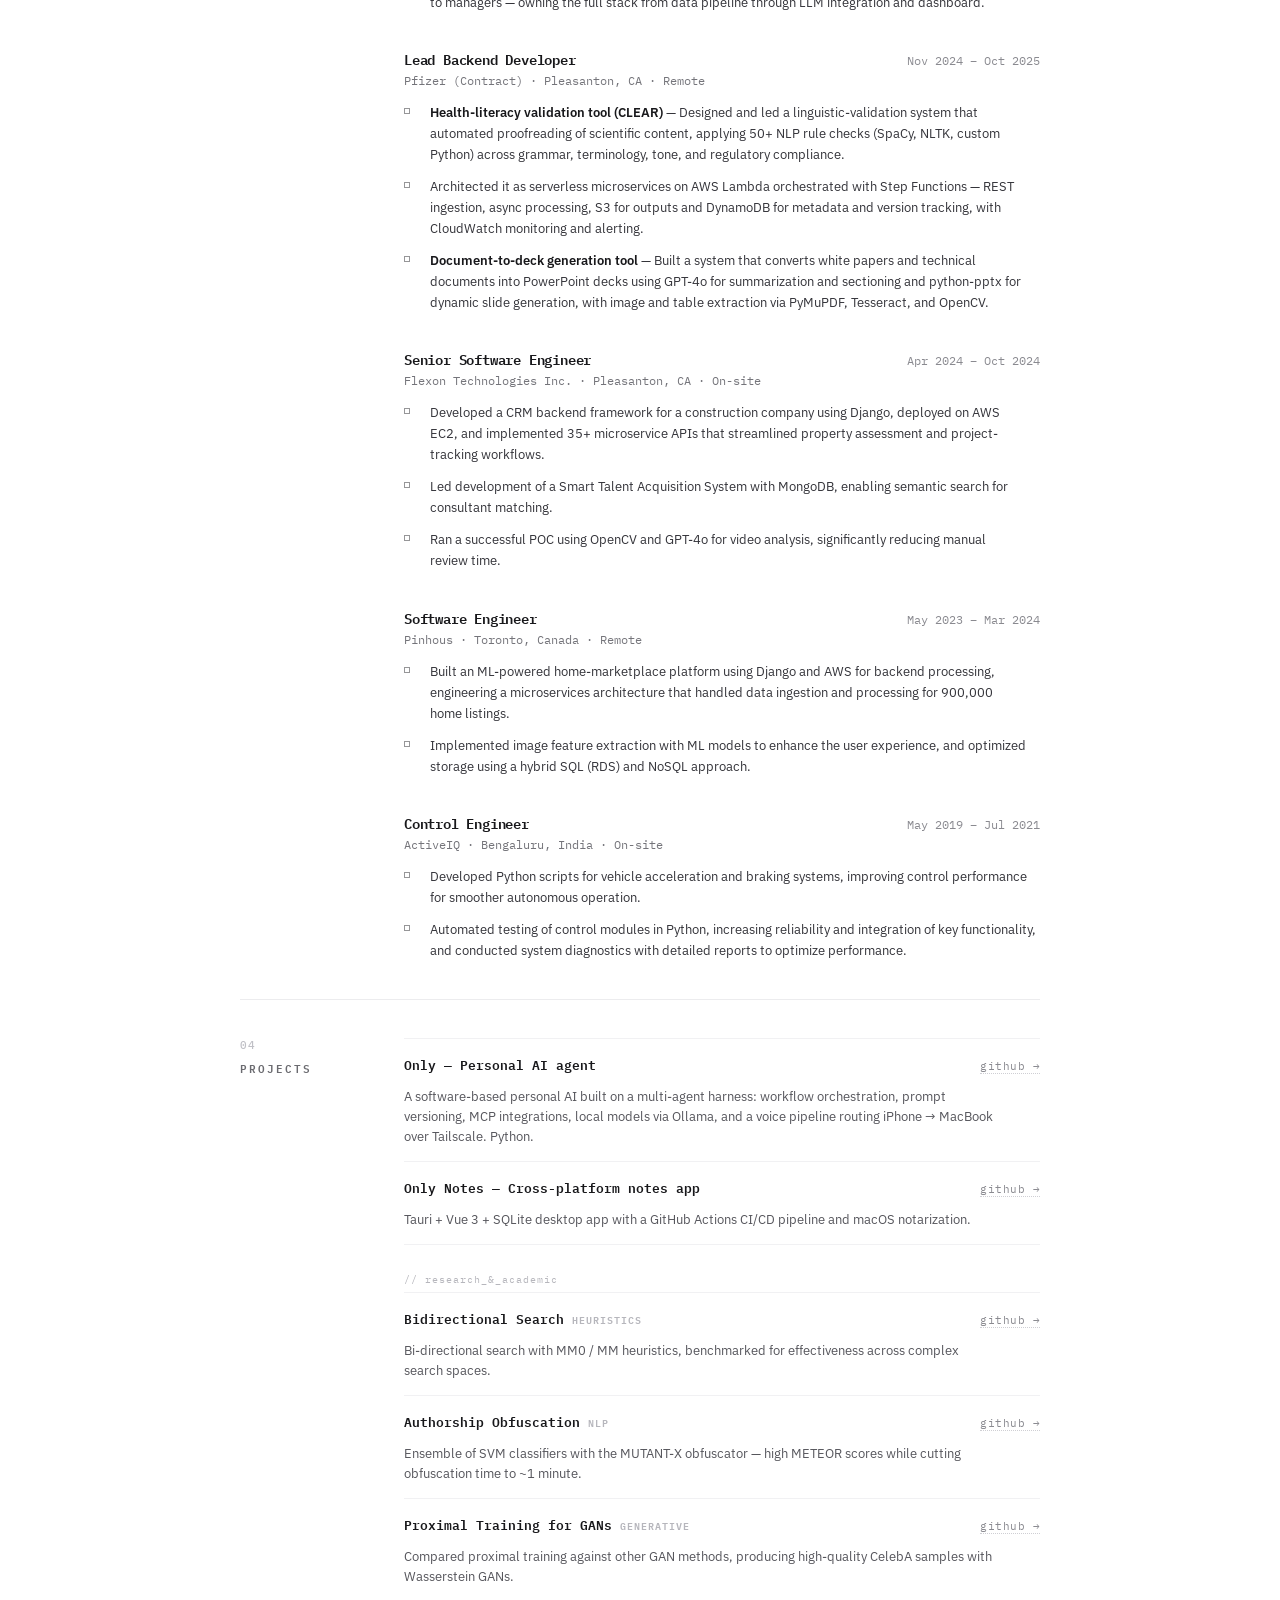
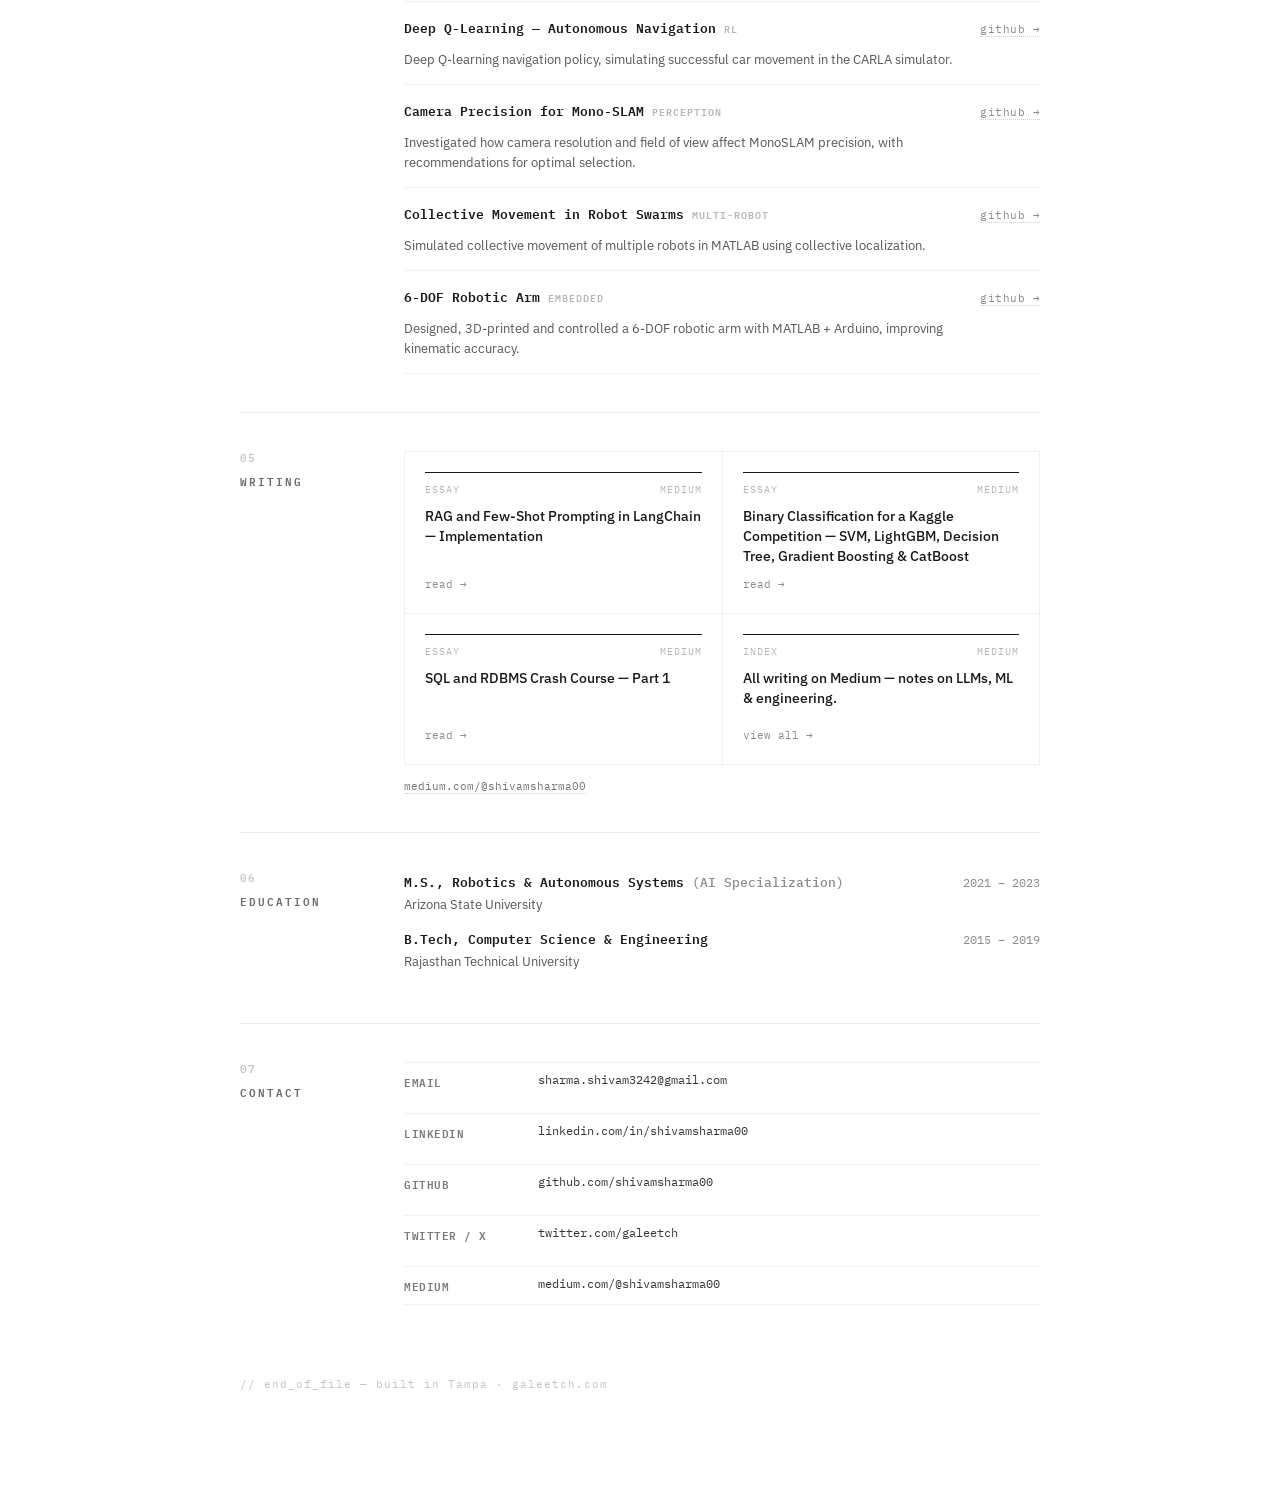
==== commit 0811ef5d: "Update job titles and organization details in index.html" ====
--- a/index.html
+++ b/index.html
@@ -240,9 +240,9 @@
       <article>
         <div class="job-head">
           <div class="job-title">Forward Deployed Engineer <span class="lead">(Gen AI)</span></div>
-          <div class="job-when">2025 – Present</div>
-        </div>
-        <div class="job-org">PwC · Tampa, FL</div>
+          <div class="job-when">Oct 2025 – Present</div>
+        </div>
+        <div class="job-org">PwC (Contract) · Tampa, FL · Hybrid</div>
         <div class="bullets">
           <div class="bullet"><span class="dot"></span><div class="btxt"><strong>Multi-agent threat-intelligence platform</strong> — Designed and shipped a production system that autonomously maps an organization's external attack surface (subsidiaries, domains, subdomains, IP ranges/ASNs, open ports), replacing manual reconnaissance with an LLM-augmented agent swarm.</div></div>
           <div class="bullet"><span class="dot"></span><div class="btxt">Architected it as containerized microservices — a FastAPI supervisor orchestrating FastStream worker agents over RabbitMQ RPC, with PostgreSQL + pgvector and Redis — and designed a resilient dispatch layer that runs the identical pipeline distributed or in-process as a fallback, so a broker outage degrades gracefully instead of hard-failing the scan.</div></div>
@@ -255,10 +255,10 @@
 
       <article>
         <div class="job-head">
-          <div class="job-title">Lead Backend Developer <span class="lead">(Tech Lead)</span></div>
-          <div class="job-when">2024 – 2025</div>
-        </div>
-        <div class="job-org">Pfizer</div>
+          <div class="job-title">Lead Backend Developer</div>
+          <div class="job-when">Nov 2024 – Oct 2025</div>
+        </div>
+        <div class="job-org">Pfizer (Contract) · Pleasanton, CA · Remote</div>
         <div class="bullets">
           <div class="bullet"><span class="dot"></span><div class="btxt"><strong>Health-literacy validation tool (CLEAR)</strong> — Designed and led a linguistic-validation system that automated proofreading of scientific content, applying 50+ NLP rule checks (SpaCy, NLTK, custom Python) across grammar, terminology, tone, and regulatory compliance.</div></div>
           <div class="bullet"><span class="dot"></span><div class="btxt">Architected it as serverless microservices on AWS Lambda orchestrated with Step Functions — REST ingestion, async processing, S3 for outputs and DynamoDB for metadata and version tracking, with CloudWatch monitoring and alerting.</div></div>
@@ -268,36 +268,38 @@
 
       <article>
         <div class="job-head">
-          <div class="job-title">Data Scientist</div>
-          <div class="job-when">Apr 2024</div>
-        </div>
-        <div class="job-org">Flexon Technologies</div>
+          <div class="job-title">Senior Software Engineer</div>
+          <div class="job-when">Apr 2024 – Oct 2024</div>
+        </div>
+        <div class="job-org">Flexon Technologies Inc. · Pleasanton, CA · On-site</div>
         <div class="bullets">
-          <div class="bullet"><span class="dot"></span><div class="btxt">Built ML and data-science pipelines in Python — data ingestion, feature engineering, and model development — delivering analyses and models into production workflows.</div></div>
+          <div class="bullet"><span class="dot"></span><div class="btxt">Developed a CRM backend framework for a construction company using Django, deployed on AWS EC2, and implemented 35+ microservice APIs that streamlined property assessment and project-tracking workflows.</div></div>
+          <div class="bullet"><span class="dot"></span><div class="btxt">Led development of a Smart Talent Acquisition System with MongoDB, enabling semantic search for consultant matching.</div></div>
+          <div class="bullet"><span class="dot"></span><div class="btxt">Ran a successful POC using OpenCV and GPT-4o for video analysis, significantly reducing manual review time.</div></div>
         </div>
       </article>
 
       <article>
         <div class="job-head">
-          <div class="job-title">Machine Learning Engineer</div>
-          <div class="job-when">Aug 2023 – Mar 2024</div>
-        </div>
-        <div class="job-org">PinHous</div>
+          <div class="job-title">Software Engineer</div>
+          <div class="job-when">May 2023 – Mar 2024</div>
+        </div>
+        <div class="job-org">Pinhous · Toronto, Canada · Remote</div>
         <div class="bullets">
-          <div class="bullet"><span class="dot"></span><div class="btxt">Used computer vision to extract property features from real-estate images and built recommendation engines (collaborative + content-based filtering) that increased user interaction with recommended listings by ~20%.</div></div>
-          <div class="bullet"><span class="dot"></span><div class="btxt">Set up and optimized MySQL on AWS RDS and engineered data pipelines for personalized house feeds, and directed A/B testing aimed at lifting conversion rates.</div></div>
+          <div class="bullet"><span class="dot"></span><div class="btxt">Built an ML-powered home-marketplace platform using Django and AWS for backend processing, engineering a microservices architecture that handled data ingestion and processing for 900,000 home listings.</div></div>
+          <div class="bullet"><span class="dot"></span><div class="btxt">Implemented image feature extraction with ML models to enhance the user experience, and optimized storage using a hybrid SQL (RDS) and NoSQL approach.</div></div>
         </div>
       </article>
 
       <article>
         <div class="job-head">
-          <div class="job-title">Computer Vision Engineer</div>
-          <div class="job-when">Sep 2019 – Aug 2021</div>
-        </div>
-        <div class="job-org">ActiveIQ</div>
+          <div class="job-title">Control Engineer</div>
+          <div class="job-when">May 2019 – Jul 2021</div>
+        </div>
+        <div class="job-org">ActiveIQ · Bengaluru, India · On-site</div>
         <div class="bullets">
-          <div class="bullet"><span class="dot"></span><div class="btxt">Built deep-learning kits enabling autonomous functionality for commercial vehicles — developed a lane algorithm (gradient filters, perspective transform, custom segmentation in PyTorch) that reduced offset by 30%.</div></div>
-          <div class="bullet"><span class="dot"></span><div class="btxt">Achieved 96% pixel accuracy for assisted-driving mode on Indian roads and collaborated on sensor-fusion (camera, LiDAR, radar) strategies improving perception accuracy by ~20%.</div></div>
+          <div class="bullet"><span class="dot"></span><div class="btxt">Developed Python scripts for vehicle acceleration and braking systems, improving control performance for smoother autonomous operation.</div></div>
+          <div class="bullet"><span class="dot"></span><div class="btxt">Automated testing of control modules in Python, increasing reliability and integration of key functionality, and conducted system diagnostics with detailed reports to optimize performance.</div></div>
         </div>
       </article>
 
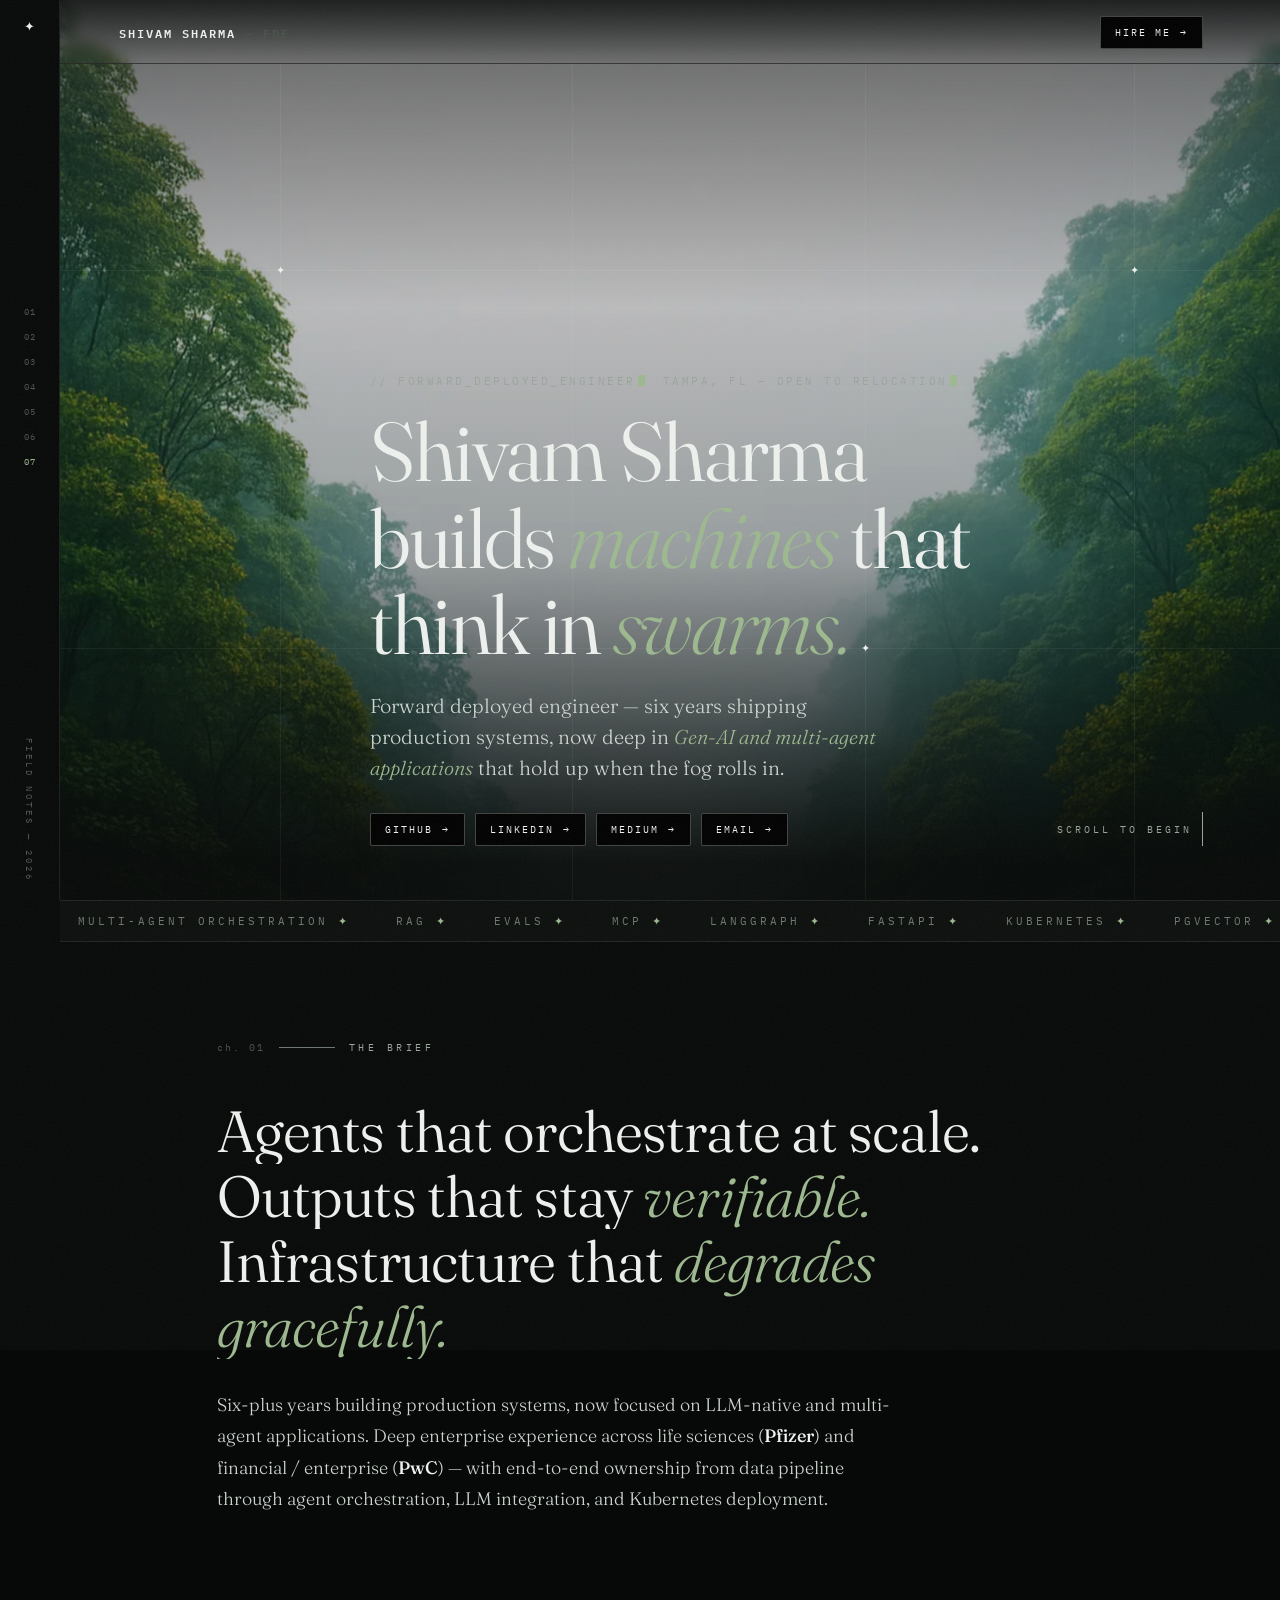
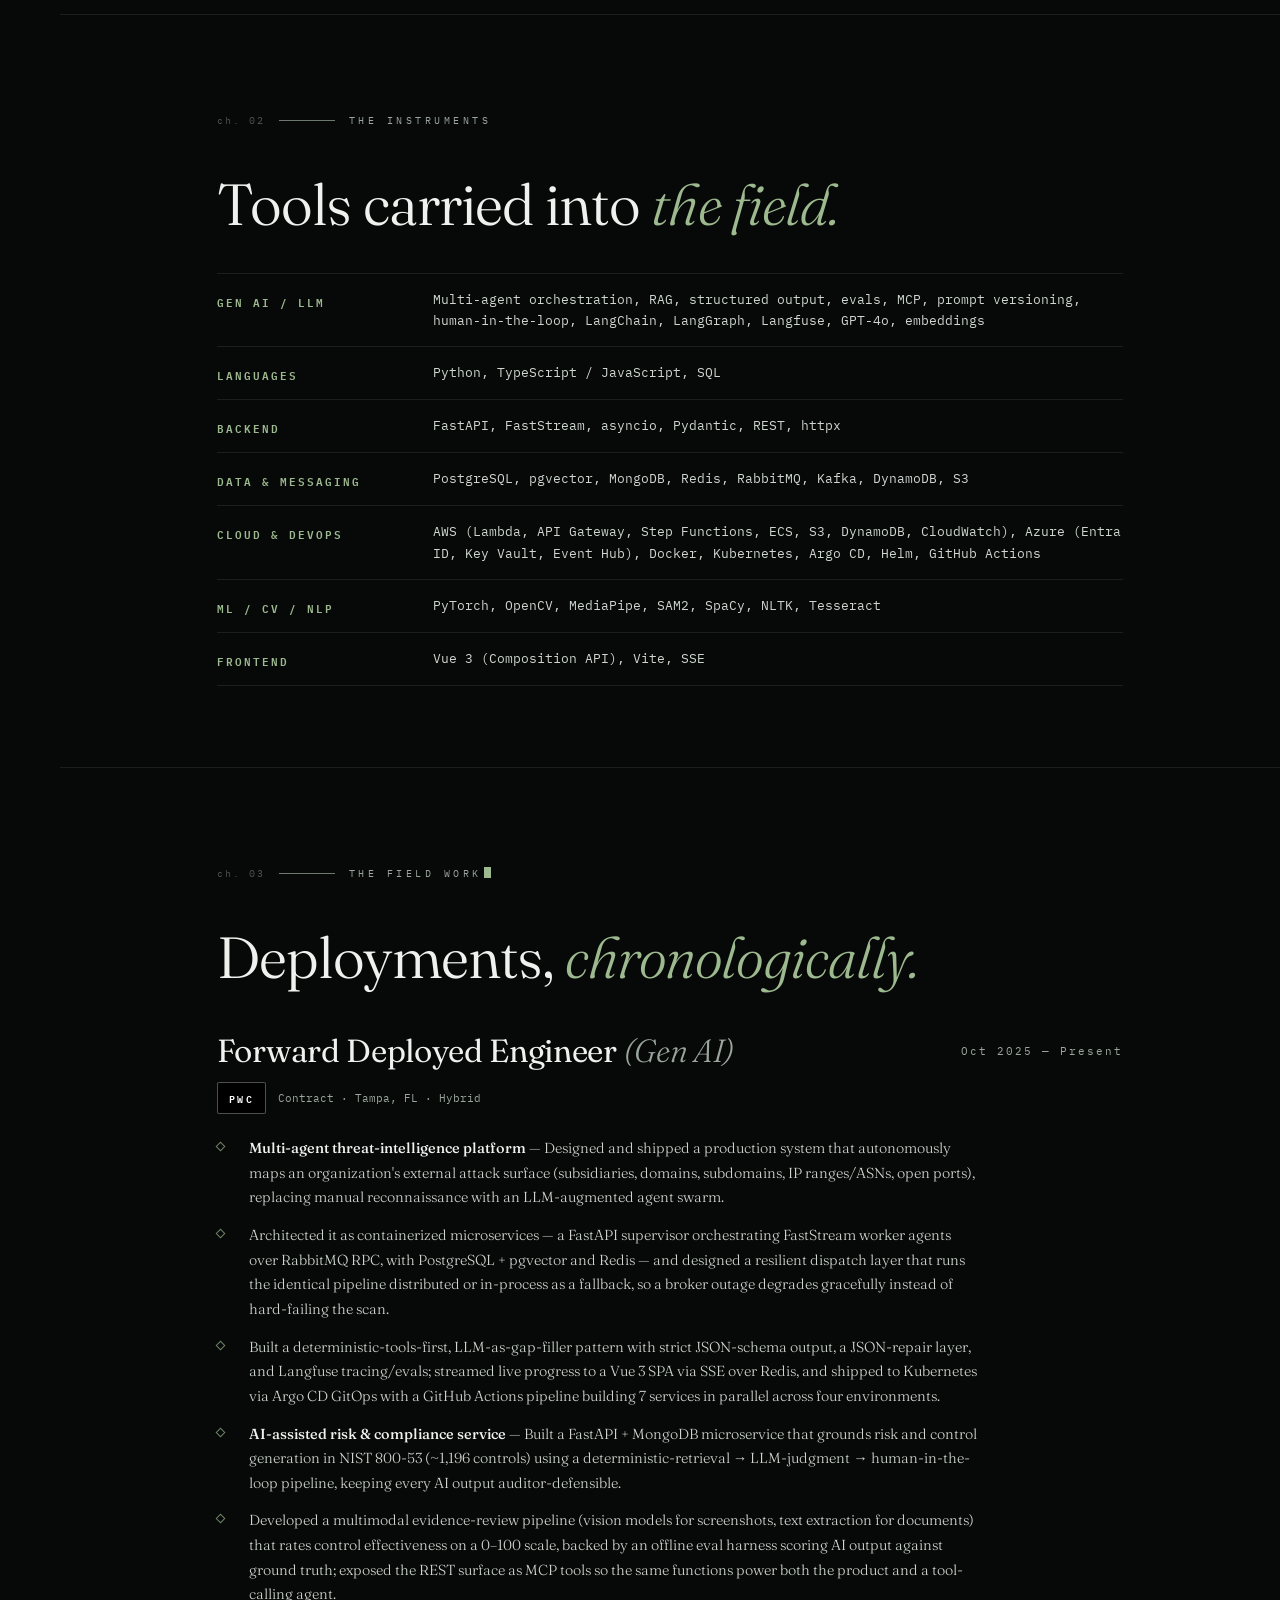
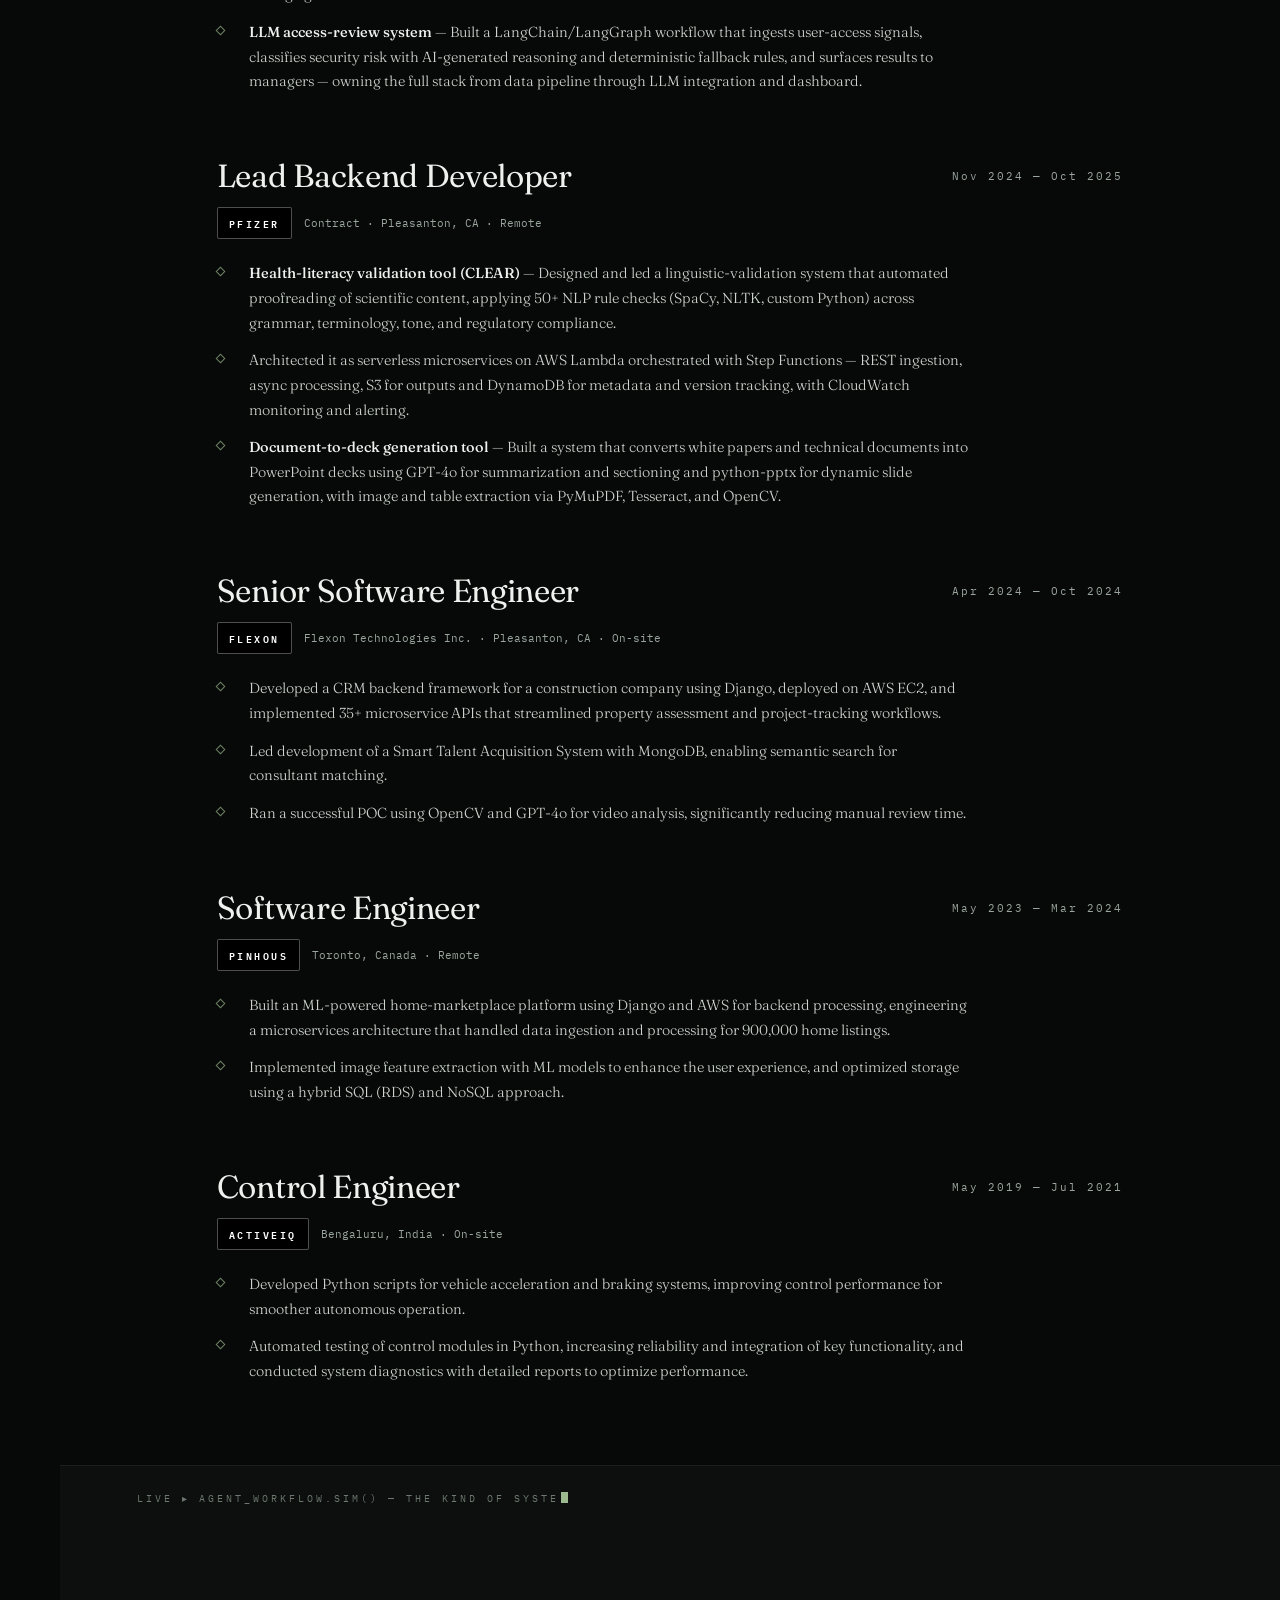
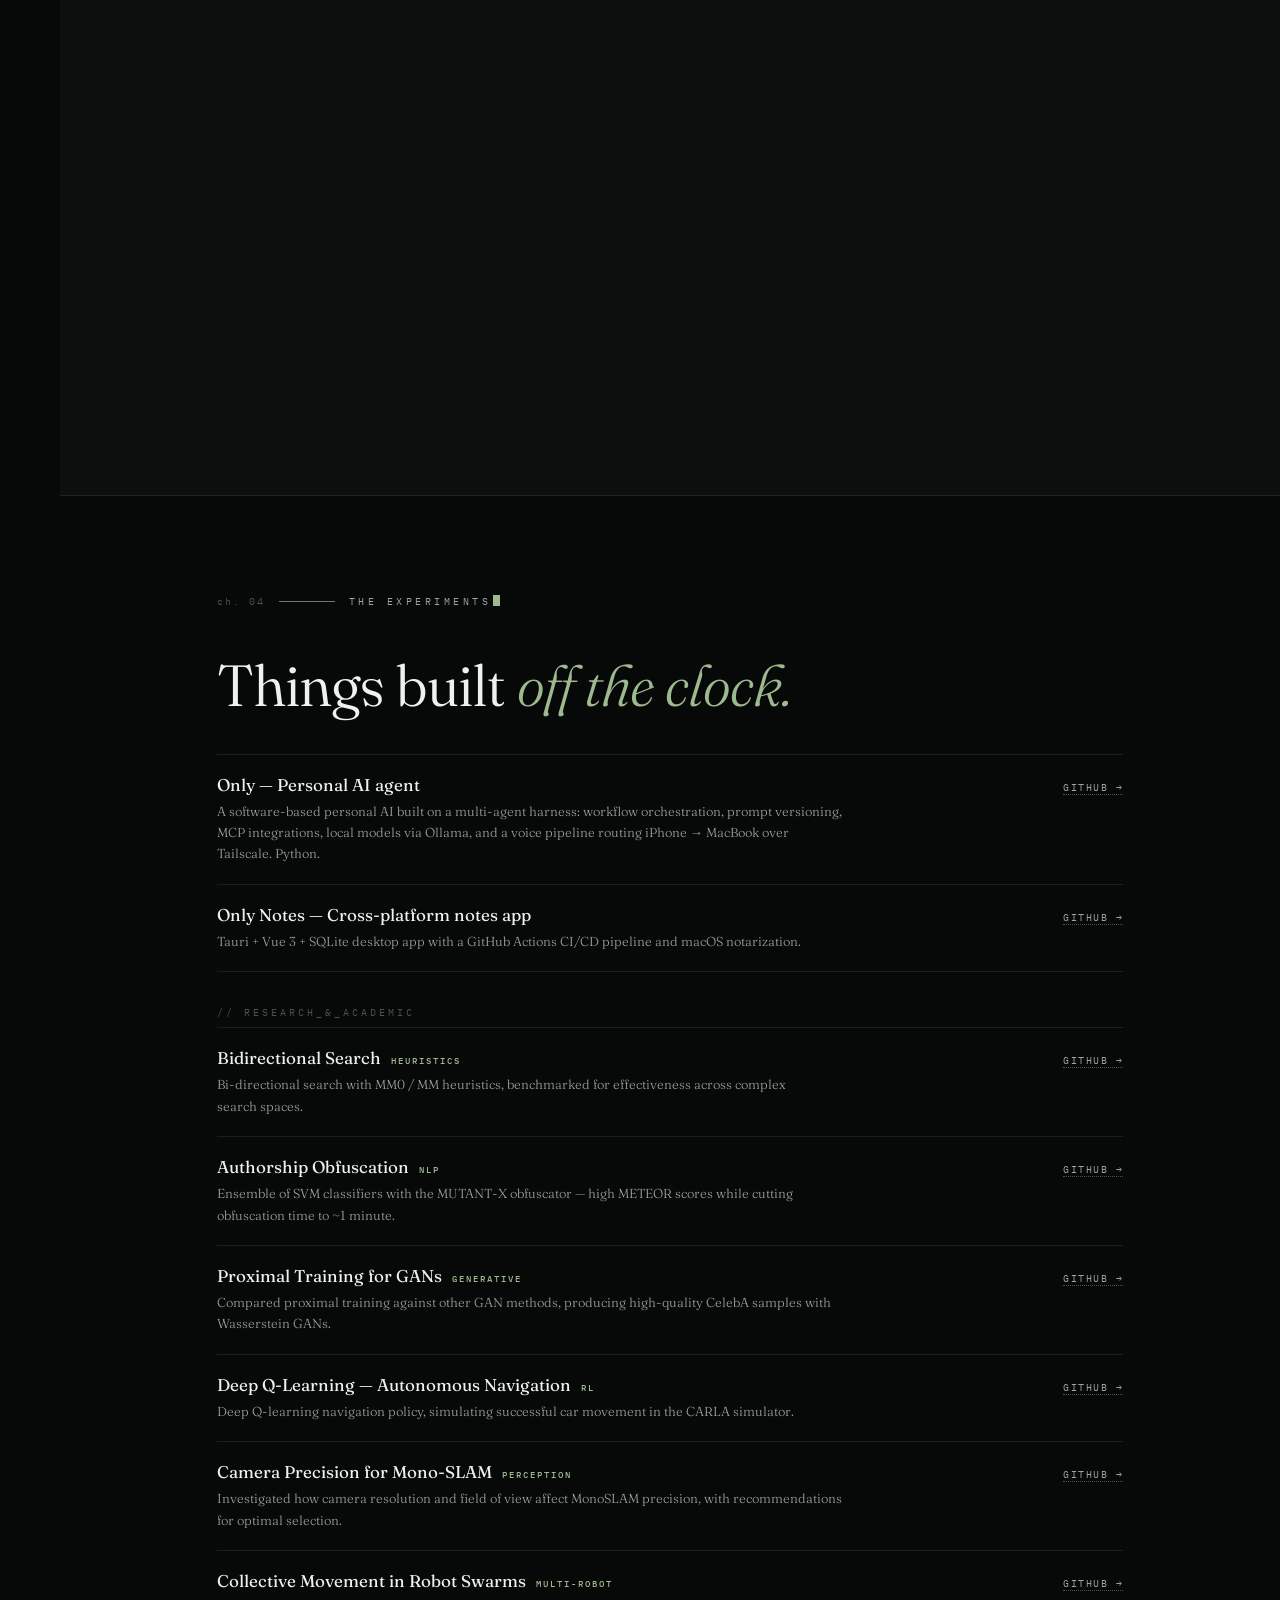
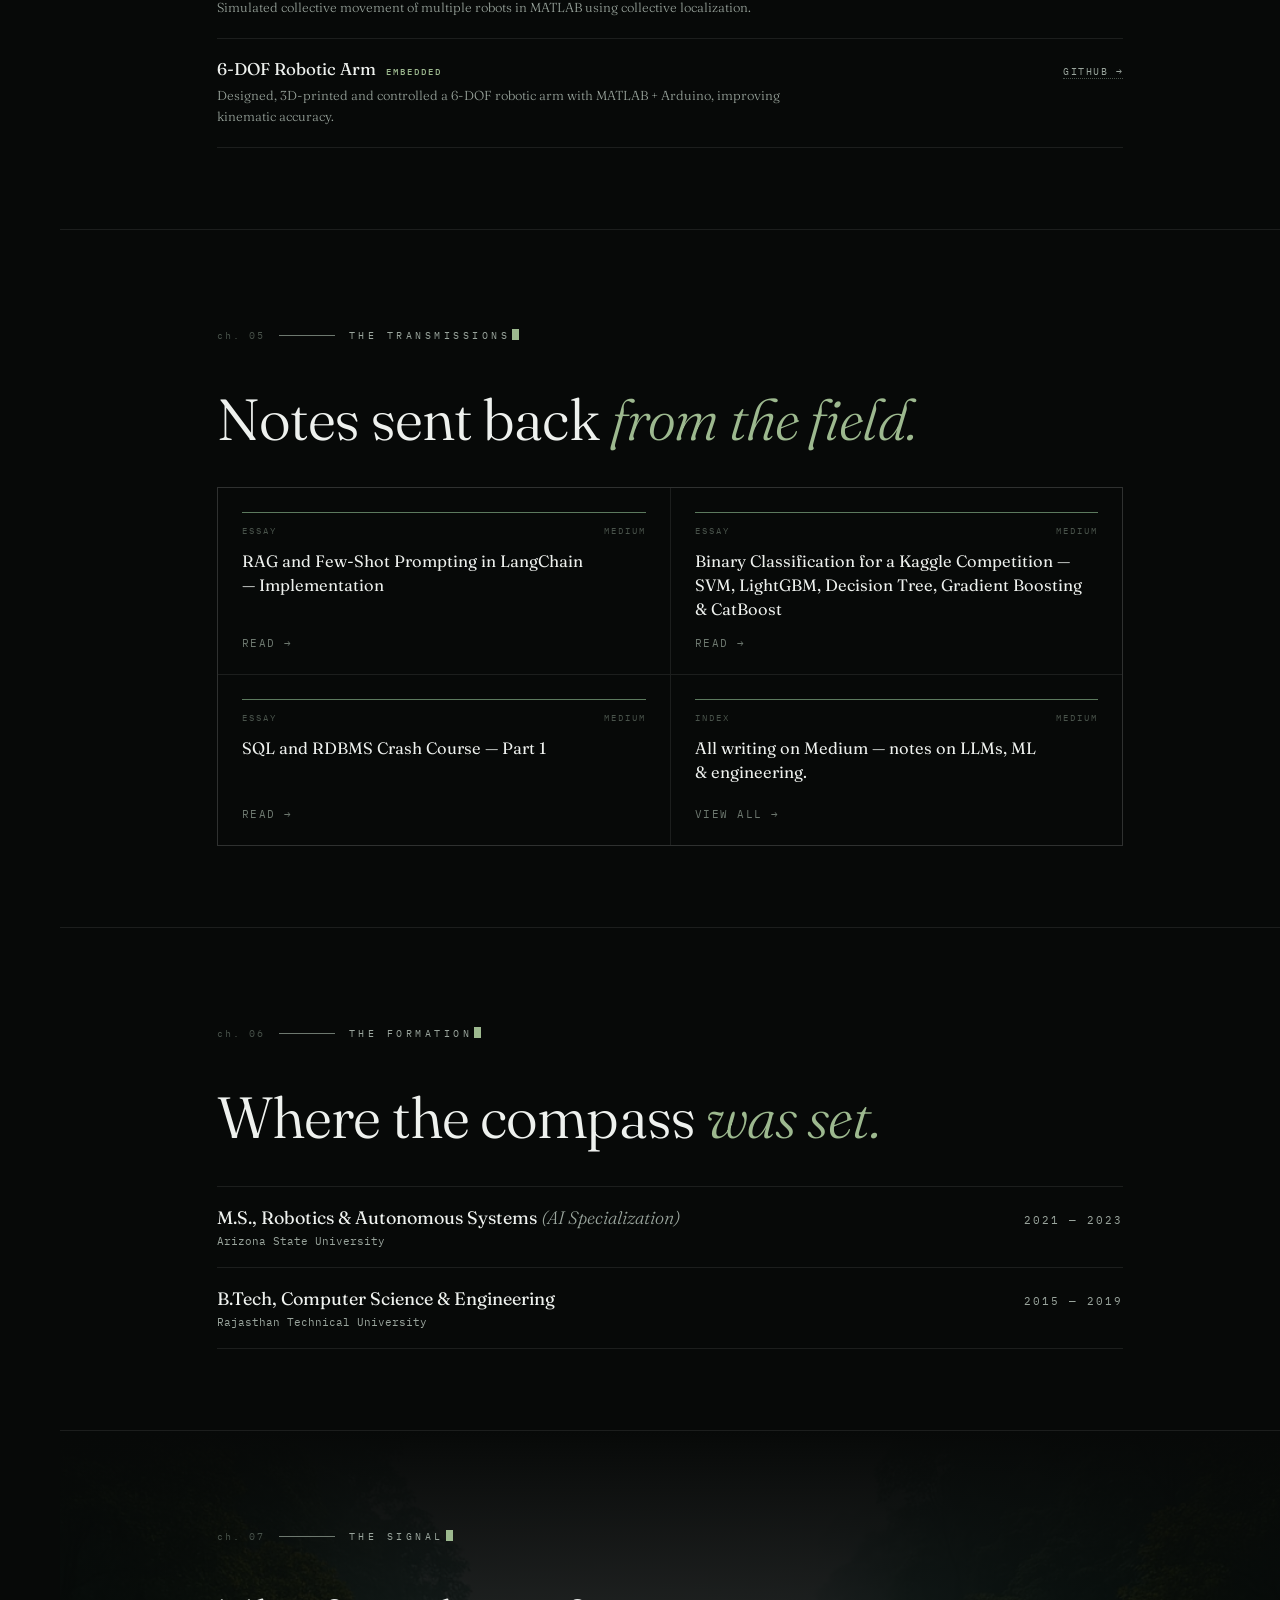
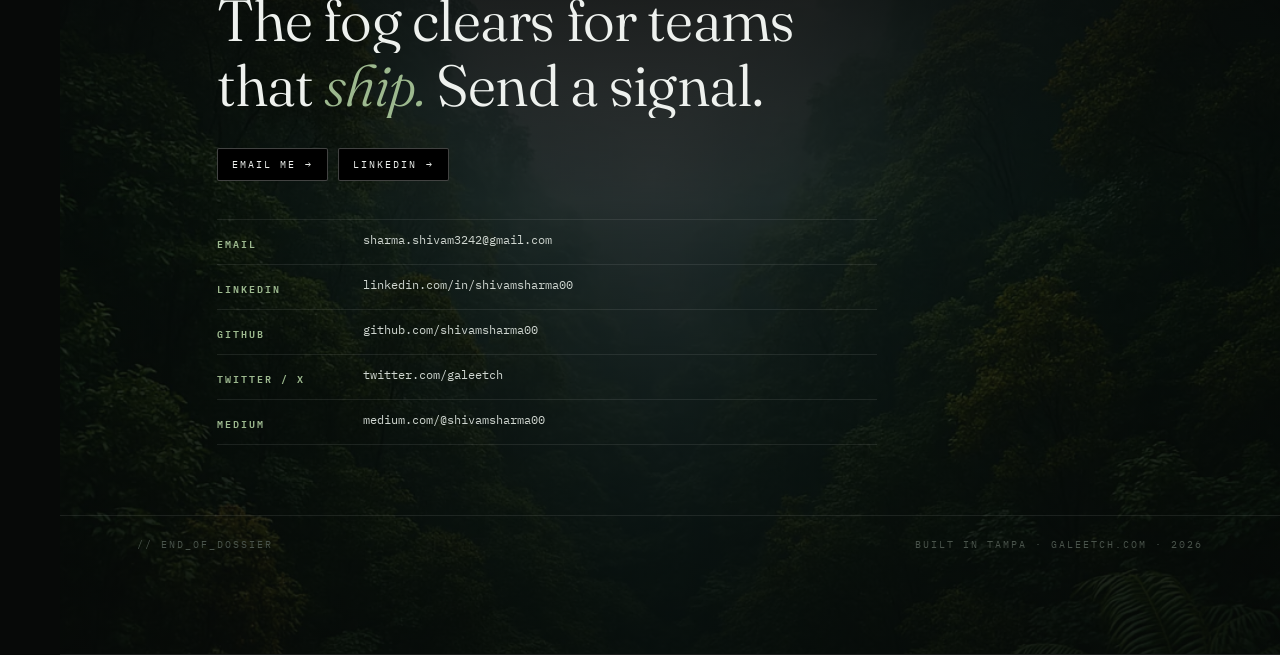
==== commit ef2a3558: "Redesign: dark editorial 'field notes' theme with pear.no-inspired motion" ====
--- a/index.html
+++ b/index.html
@@ -10,356 +10,523 @@
 <meta property="og:description" content="Forward deployed engineer building production LLM-native and multi-agent systems.">
 <meta property="og:type" content="website">
 <meta property="og:url" content="https://galeetch.com">
+<meta name="theme-color" content="#070908">
 <link rel="preconnect" href="https://fonts.googleapis.com">
 <link rel="preconnect" href="https://fonts.gstatic.com" crossorigin>
-<link href="https://fonts.googleapis.com/css2?family=IBM+Plex+Mono:wght@400;500;600&family=IBM+Plex+Sans:wght@400;500;600&display=swap" rel="stylesheet">
+<link href="https://fonts.googleapis.com/css2?family=Fraunces:ital,opsz,wght@0,9..144,300;0,9..144,400;0,9..144,500;0,9..144,600;1,9..144,300;1,9..144,400;1,9..144,500&family=IBM+Plex+Mono:wght@400;500;600&display=swap" rel="stylesheet">
 <style>
   :root{
-    --ink:#161619; --ink2:#18181b; --body:#2c2c30; --body2:#34343a;
-    --mut:#56565c; --mut2:#74747a; --mut3:#8a8a90; --faint:#b6b6bc;
-    --faint2:#c0c0c6; --line:#ececee; --line2:#f1f1f3; --bg:#ffffff;
+    --ink0:#070908; --ink1:#0c0f0d; --ink2:#111512;
+    --fog:#eef1ee; --fog2:#cfd6d0; --dim:#9aa59d; --dim2:#6d786f; --faint:#49534b;
+    --moss:#9db98f; --moss2:#5c7a5e;
+    --hair:rgba(238,241,238,0.09); --hair2:rgba(238,241,238,0.05);
+    --serif:'Fraunces',Georgia,serif;
     --mono:'IBM Plex Mono',ui-monospace,monospace;
-    --sans:'IBM Plex Sans',-apple-system,BlinkMacSystemFont,sans-serif;
+    --rail:60px; --gutter:clamp(22px,6vw,88px);
   }
   *{box-sizing:border-box;}
-  html,body{margin:0;background:var(--bg);}
-  body{-webkit-font-smoothing:antialiased;text-rendering:optimizeLegibility;
-    font-family:var(--sans);color:var(--body);}
-  ::selection{background:var(--ink2);color:#fff;}
+  html{scroll-behavior:smooth;}
+  html,body{margin:0;background:var(--ink0);}
+  body{font-family:var(--serif);color:var(--fog2);-webkit-font-smoothing:antialiased;
+    text-rendering:optimizeLegibility;overflow-x:hidden;}
+  ::selection{background:var(--moss);color:var(--ink0);}
   a{color:inherit;text-decoration:none;}
-  canvas#bg{position:absolute;top:0;left:0;z-index:0;pointer-events:none;}
-
-  /* HUD */
-  .hud{position:fixed;right:16px;bottom:13px;z-index:3;font-family:var(--mono);
-    font-size:10px;letter-spacing:1px;color:#c4c4ca;pointer-events:none;}
-
-  /* NAV */
-  nav{position:sticky;top:0;z-index:4;background:rgba(255,255,255,0.82);
-    backdrop-filter:saturate(180%) blur(10px);-webkit-backdrop-filter:saturate(180%) blur(10px);
-    border-bottom:1px solid var(--line);}
-  .nav-inner{max-width:912px;margin:0 auto;padding:14px 56px;display:flex;
-    justify-content:space-between;align-items:center;}
-  .brand{font-family:var(--mono);font-size:12.5px;font-weight:600;letter-spacing:-0.2px;color:var(--ink);}
-  .brand .dim{color:var(--faint);font-weight:500;}
-  .nav-links{display:flex;gap:20px;font-family:var(--mono);font-size:11px;
-    letter-spacing:1px;color:var(--mut2);text-transform:lowercase;}
-  .nav-links a{transition:color .15s;}
-  .nav-links a:hover{color:var(--ink);}
-
-  main{position:relative;z-index:1;max-width:912px;margin:0 auto;padding:0 56px 120px;}
-
-  .filemeta{display:flex;justify-content:space-between;align-items:baseline;
-    font-family:var(--mono);font-size:10.5px;letter-spacing:2px;color:var(--faint);
-    text-transform:uppercase;padding:46px 0 30px;}
-
-  /* HERO */
-  header.hero{padding-bottom:32px;border-bottom:1px solid var(--line);}
-  .role-tag{font-family:var(--mono);font-size:11px;letter-spacing:1px;color:var(--mut3);margin-bottom:12px;}
-  h1.name{margin:0;font-family:var(--mono);font-size:clamp(34px,7vw,52px);font-weight:600;
-    letter-spacing:-1.5px;color:var(--ink);line-height:1.02;}
-  .subtitle{margin-top:14px;font-size:16px;color:var(--mut);letter-spacing:0.1px;max-width:560px;}
-  .contactline{margin-top:20px;display:flex;flex-wrap:wrap;gap:7px 14px;
-    font-family:var(--mono);font-size:11.5px;color:var(--mut2);align-items:center;}
-  .contactline .sep{color:#d2d2d7;}
-  .contactline a{border-bottom:1px solid transparent;transition:border-color .15s,color .15s;}
-  .contactline a:hover{color:var(--ink);border-bottom-color:var(--ink);}
-  .socials{margin-top:18px;display:flex;flex-wrap:wrap;gap:10px;}
-  .socials a{font-family:var(--mono);font-size:11px;letter-spacing:0.5px;color:var(--mut2);
-    border:1px solid var(--line);padding:7px 12px;border-radius:2px;
-    transition:border-color .15s,color .15s,background .15s;}
-  .socials a:hover{color:var(--ink);border-color:#cfcfd4;background:#fafafa;}
-
-  /* SECTION GRID */
-  section.sec{display:grid;grid-template-columns:132px 1fr;gap:32px;
-    padding:38px 0;border-bottom:1px solid var(--line);scroll-margin-top:64px;}
-  .sec-no{font-family:var(--mono);font-size:11px;color:var(--faint2);font-weight:500;letter-spacing:1px;}
-  .sec-name{font-family:var(--mono);font-size:11px;color:#6b6b70;font-weight:600;
-    letter-spacing:2px;text-transform:uppercase;margin-top:6px;}
-  .sec-sub{font-family:var(--mono);font-size:10px;color:var(--faint);letter-spacing:1px;margin-top:14px;line-height:1.7;}
-
-  .lede{font-size:14px;line-height:1.7;color:var(--body2);max-width:640px;text-wrap:pretty;}
-
-  /* SKILLS */
-  .skill-row{display:grid;grid-template-columns:168px 1fr;gap:8px 22px;padding:9px 0;border-top:1px solid var(--line2);}
-  .skill-row:last-child{border-bottom:1px solid var(--line2);}
-  .skill-k{font-family:var(--mono);font-size:11px;color:#7a7a80;font-weight:600;letter-spacing:0.5px;text-transform:uppercase;}
-  .skill-v{font-family:var(--mono);font-size:12px;line-height:1.55;color:var(--body2);}
-
-  /* EXPERIENCE */
-  .jobs{display:flex;flex-direction:column;gap:34px;}
-  .job-head{display:flex;justify-content:space-between;align-items:baseline;gap:16px;flex-wrap:wrap;}
-  .job-title{font-family:var(--mono);font-size:14px;font-weight:600;color:var(--ink2);letter-spacing:-0.2px;}
-  .job-title .lead{color:var(--mut3);font-weight:500;}
-  .job-when{font-family:var(--mono);font-size:11.5px;color:var(--mut3);white-space:nowrap;}
-  .job-org{font-family:var(--mono);font-size:11.5px;color:var(--mut2);margin-top:3px;}
-  .bullets{display:flex;flex-direction:column;gap:11px;margin-top:14px;}
-  .bullet{display:grid;grid-template-columns:16px 1fr;gap:10px;}
-  .dot{display:block;width:6px;height:6px;border:1px solid var(--ink2);opacity:.45;margin-top:6px;}
-  .btxt{font-size:13px;line-height:1.62;color:var(--body2);text-wrap:pretty;}
-  .btxt strong{color:var(--ink2);font-weight:600;}
-
-  /* PROJECTS */
-  .projects{display:flex;flex-direction:column;}
-  .proj{display:grid;grid-template-columns:1fr auto;gap:8px 18px;align-items:baseline;
-    padding:15px 0;border-top:1px solid var(--line2);}
-  .projects .proj:last-child{border-bottom:1px solid var(--line2);}
-  .proj-name{font-family:var(--mono);font-size:13px;font-weight:600;color:var(--ink2);}
-  .proj-desc{grid-column:1 / -1;font-size:12.5px;line-height:1.6;color:var(--mut);margin-top:2px;max-width:600px;text-wrap:pretty;}
-  .proj-link{font-family:var(--mono);font-size:10.5px;letter-spacing:0.5px;color:var(--mut3);
-    white-space:nowrap;border-bottom:1px dotted #cfcfd4;transition:color .15s,border-color .15s;}
-  .proj-link:hover{color:var(--ink);border-bottom-color:var(--ink);}
-  .proj-tag{font-family:var(--mono);font-size:9.5px;letter-spacing:1px;color:var(--faint);text-transform:uppercase;}
-
-  /* WRITING — monochrome overline cards */
-  .writing{display:grid;grid-template-columns:1fr 1fr;gap:1px;background:var(--line2);
-    border:1px solid var(--line2);}
-  .post{background:var(--bg);padding:20px 20px 22px;display:flex;flex-direction:column;gap:10px;
-    transition:background .15s;min-height:150px;}
-  .post:hover{background:#fafafa;}
-  .post-top{font-family:var(--mono);font-size:9.5px;letter-spacing:1px;color:var(--faint);
-    text-transform:uppercase;border-top:1.5px solid var(--ink2);padding-top:10px;display:flex;
-    justify-content:space-between;}
-  .post-title{font-size:13.5px;line-height:1.5;color:var(--ink2);font-weight:500;text-wrap:pretty;}
-  .post-arrow{font-family:var(--mono);font-size:11px;color:var(--mut3);margin-top:auto;transition:color .15s;}
-  .post:hover .post-arrow{color:var(--ink);}
-  .writing-all{margin-top:14px;font-family:var(--mono);font-size:11px;color:var(--mut2);
-    border-bottom:1px dotted #cfcfd4;display:inline-block;}
-  .writing-all:hover{color:var(--ink);}
-
-  /* EDUCATION */
-  .edu-row{display:flex;justify-content:space-between;align-items:baseline;gap:16px;flex-wrap:wrap;margin-bottom:16px;}
-  .edu-deg{font-family:var(--mono);font-size:13px;font-weight:600;color:var(--ink2);}
-  .edu-deg .spec{color:var(--mut3);font-weight:500;}
-  .edu-org{font-size:12.5px;color:var(--mut);margin-top:3px;}
-  .edu-when{font-family:var(--mono);font-size:11.5px;color:var(--mut3);white-space:nowrap;}
-
-  /* CONTACT / FOOTER */
-  .contact-grid{display:flex;flex-direction:column;gap:13px;}
-  .crow{display:grid;grid-template-columns:120px 1fr;gap:14px;font-family:var(--mono);font-size:12px;
-    padding:9px 0;border-top:1px solid var(--line2);}
-  .crow:last-child{border-bottom:1px solid var(--line2);}
-  .ck{color:#7a7a80;font-weight:600;letter-spacing:0.5px;text-transform:uppercase;font-size:11px;}
-  .cv a{color:var(--body2);border-bottom:1px solid transparent;transition:border-color .15s,color .15s;}
-  .cv a:hover{color:var(--ink);border-bottom-color:var(--ink);}
-  .eof{margin-top:34px;font-family:var(--mono);font-size:10.5px;letter-spacing:1px;color:#c4c4ca;}
-
-  @media (max-width:720px){
-    .nav-inner,main{padding-left:22px;padding-right:22px;}
-    .nav-links{display:none;}
-    section.sec{grid-template-columns:1fr;gap:14px;padding:30px 0;}
-    .sec-head{display:flex;gap:12px;align-items:baseline;}
-    .sec-no{margin-top:0;}
-    .sec-name{margin-top:0;}
-    .sec-sub{display:none;}
-    .skill-row{grid-template-columns:1fr;gap:3px;}
+
+  /* ---------- film grain + vignette ---------- */
+  .grain{position:fixed;inset:-50%;width:200%;height:200%;z-index:50;pointer-events:none;opacity:.055;
+    background-image:url("data:image/svg+xml,%3Csvg xmlns='http://www.w3.org/2000/svg' width='240' height='240'%3E%3Cfilter id='n'%3E%3CfeTurbulence type='fractalNoise' baseFrequency='0.9' numOctaves='2'/%3E%3C/filter%3E%3Crect width='240' height='240' filter='url(%23n)'/%3E%3C/svg%3E");
+    animation:grain 7s steps(10) infinite;}
+  @keyframes grain{
+    0%,100%{transform:translate(0,0)} 10%{transform:translate(-3%,-2%)} 20%{transform:translate(2%,3%)}
+    30%{transform:translate(-2%,1%)} 40%{transform:translate(3%,-1%)} 50%{transform:translate(-1%,3%)}
+    60%{transform:translate(2%,-3%)} 70%{transform:translate(-3%,2%)} 80%{transform:translate(1%,1%)}
+    90%{transform:translate(-1%,-3%)}}
+
+  /* ---------- loader ---------- */
+  #loader{position:fixed;inset:0;z-index:100;background:var(--ink0);display:flex;
+    align-items:flex-end;justify-content:space-between;padding:26px 30px;
+    transition:transform 0.9s cubic-bezier(.76,0,.24,1);}
+  #loader.done{transform:translateY(-101%);}
+  #loader .l-line{position:absolute;left:0;bottom:70px;height:1px;background:var(--fog);
+    width:0%;opacity:.5;transition:width .25s linear;}
+  #loader .l-txt,#loader .l-pct{font-family:var(--mono);font-size:10.5px;letter-spacing:2.5px;
+    color:var(--dim);text-transform:uppercase;}
+  #loader .l-pct{color:var(--fog);}
+
+  /* ---------- progress hairline ---------- */
+  #prog{position:fixed;top:0;left:0;height:2px;width:0%;background:var(--moss);z-index:60;opacity:.85;}
+
+  /* ---------- left rail ---------- */
+  .rail{position:fixed;top:0;left:0;bottom:0;width:var(--rail);z-index:40;
+    border-right:1px solid var(--hair);display:flex;flex-direction:column;
+    align-items:center;justify-content:space-between;padding:18px 0;}
+  .rail .r-glyph{font-family:var(--mono);font-size:13px;color:var(--fog);}
+  .rail .r-ch{display:flex;flex-direction:column;gap:14px;align-items:center;}
+  .rail .r-ch a{font-family:var(--mono);font-size:9px;letter-spacing:1px;color:var(--faint);
+    transition:color .2s;}
+  .rail .r-ch a.on{color:var(--moss);}
+  .rail .r-ch a:hover{color:var(--fog);}
+  .rail .r-tag{writing-mode:vertical-rl;font-family:var(--mono);font-size:9px;
+    letter-spacing:3px;color:var(--faint);text-transform:uppercase;}
+
+  /* ---------- top nav ---------- */
+  nav{position:fixed;top:0;left:var(--rail);right:0;z-index:40;
+    display:flex;justify-content:space-between;align-items:center;
+    padding:16px var(--gutter) 14px calc(var(--gutter) - 18px);
+    border-bottom:1px solid var(--hair);
+    background:linear-gradient(180deg,rgba(7,9,8,.75),rgba(7,9,8,0));
+    backdrop-filter:blur(6px);-webkit-backdrop-filter:blur(6px);}
+  .brand{font-family:var(--mono);font-size:11.5px;font-weight:600;letter-spacing:2px;
+    color:var(--fog);text-transform:uppercase;}
+  .brand .dim{color:var(--faint);}
+  .chip{display:inline-flex;align-items:center;gap:9px;font-family:var(--mono);
+    font-size:10px;letter-spacing:2px;text-transform:uppercase;color:var(--fog);
+    background:#000;border:1px solid rgba(238,241,238,.28);padding:9px 14px;border-radius:2px;
+    transition:background .2s,color .2s,border-color .2s;cursor:pointer;}
+  .chip .arr{transition:transform .25s;}
+  .chip:hover{background:var(--fog);color:#000;border-color:var(--fog);}
+  .chip:hover .arr{transform:translateX(3px);}
+
+  /* ---------- layout ---------- */
+  main{position:relative;margin-left:var(--rail);}
+  .wrap{max-width:1060px;margin:0 auto;padding:0 var(--gutter);}
+
+  /* ---------- sparkle ---------- */
+  .spark{position:absolute;width:15px;height:15px;pointer-events:none;z-index:5;}
+  .spark:before{content:"✦";position:absolute;inset:0;color:var(--fog);font-size:11px;
+    line-height:15px;text-align:center;animation:twinkle 4.5s ease-in-out infinite;}
+  @keyframes twinkle{0%,100%{opacity:.25;transform:scale(.8) rotate(0deg)}
+    50%{opacity:.9;transform:scale(1.1) rotate(90deg)}}
+
+  /* ---------- hero ---------- */
+  .hero{position:relative;height:100svh;min-height:640px;overflow:hidden;
+    display:flex;flex-direction:column;justify-content:flex-end;padding-top:72px;}
+  .hero-img{position:absolute;inset:0;z-index:0;overflow:hidden;}
+  .hero-img img{width:100%;height:115%;object-fit:cover;object-position:center 30%;
+    filter:blur(26px) brightness(.85);transform:scale(1.12);
+    transition:filter 2.2s cubic-bezier(.4,0,.2,1),transform 2.6s cubic-bezier(.22,1,.36,1);
+    will-change:transform,filter;}
+  body.ready .hero-img img{filter:blur(0) brightness(.92);transform:scale(1.001);}
+  .hero-scrim{position:absolute;inset:0;z-index:1;
+    background:linear-gradient(180deg,rgba(7,9,8,.62) 0%,rgba(7,9,8,.18) 34%,rgba(7,9,8,.30) 62%,rgba(7,9,8,.96) 96%);}
+  .hero-grid{position:absolute;inset:0;z-index:2;pointer-events:none;}
+  .hero-grid .v{position:absolute;top:0;bottom:0;width:1px;background:var(--hair2);}
+  .hero-grid .h{position:absolute;left:0;right:0;height:1px;background:var(--hair2);}
+  .hero-inner{position:relative;z-index:3;padding-bottom:clamp(30px,6vh,64px);}
+  .h-meta{display:flex;gap:18px;flex-wrap:wrap;font-family:var(--mono);font-size:10.5px;
+    letter-spacing:2.5px;text-transform:uppercase;color:var(--dim);margin-bottom:20px;}
+  .h-meta .mtype{min-height:14px;}
+  h1.name{margin:0;font-weight:340;font-size:clamp(38px,6.5vw,94px);line-height:1.04;
+    letter-spacing:-0.02em;color:var(--fog);}
+  h1.name .ital{font-style:italic;font-weight:300;color:var(--moss);}
+  .h-sub{margin-top:22px;max-width:520px;font-size:clamp(16px,2vw,20px);line-height:1.55;
+    font-weight:300;color:var(--fog2);}
+  .h-sub em{color:var(--moss);}
+  .h-row{margin-top:30px;display:flex;gap:10px;flex-wrap:wrap;align-items:center;}
+  .h-scroll{position:absolute;right:var(--gutter);bottom:clamp(30px,6vh,64px);z-index:3;
+    font-family:var(--mono);font-size:9.5px;letter-spacing:3px;color:var(--dim);
+    text-transform:uppercase;display:flex;align-items:center;gap:10px;}
+  .h-scroll .tick{display:inline-block;width:1px;height:34px;background:var(--dim);
+    animation:drip 1.8s ease-in-out infinite;transform-origin:top;}
+  @keyframes drip{0%{transform:scaleY(0)}50%{transform:scaleY(1)}100%{transform:scaleY(0);transform-origin:bottom}}
+
+  /* line-mask reveal */
+  .ln{display:block;overflow:hidden;}
+  .ln>span{display:block;transform:translateY(112%);transition:transform 1.1s cubic-bezier(.22,1,.36,1);}
+  .in .ln>span,body.ready .hero .ln>span{transform:translateY(0);}
+  .hero .ln:nth-child(2)>span{transition-delay:.12s;}
+  .hero .ln:nth-child(3)>span{transition-delay:.24s;}
+
+  /* generic reveals */
+  .rv{opacity:0;transform:translateY(18px);transition:opacity .9s ease,transform .9s cubic-bezier(.22,1,.36,1);}
+  .in .rv,.rv.in{opacity:1;transform:none;}
+  .rv.d1{transition-delay:.1s}.rv.d2{transition-delay:.2s}.rv.d3{transition-delay:.3s}
+  .rv.d4{transition-delay:.4s}.rv.d5{transition-delay:.5s}
+
+  /* ---------- marquee ---------- */
+  .marq{position:relative;border-top:1px solid var(--hair);border-bottom:1px solid var(--hair);
+    overflow:hidden;padding:13px 0;background:var(--ink1);}
+  .marq-track{display:flex;gap:0;width:max-content;animation:marq 46s linear infinite;}
+  .marq span{font-family:var(--mono);font-size:10.5px;letter-spacing:3px;color:var(--dim2);
+    text-transform:uppercase;white-space:nowrap;padding:0 18px;}
+  .marq span i{font-style:normal;color:var(--moss);padding-right:36px;}
+  @keyframes marq{to{transform:translateX(-50%)}}
+
+  /* ---------- chapters ---------- */
+  section.ch{position:relative;padding:clamp(72px,11vh,130px) 0 clamp(56px,9vh,100px);
+    border-bottom:1px solid var(--hair);scroll-margin-top:40px;}
+  .ch-label{display:flex;align-items:center;gap:14px;margin-bottom:clamp(34px,5vh,58px);}
+  .ch-label .rule{height:1px;background:var(--dim2);width:0;transition:width 1.2s cubic-bezier(.22,1,.36,1);}
+  .in .ch-label .rule{width:56px;}
+  .ch-label .txt{font-family:var(--mono);font-size:10px;letter-spacing:3.5px;color:var(--dim);
+    text-transform:uppercase;min-height:13px;}
+  .ch-label .no{font-family:var(--mono);font-size:10px;color:var(--faint);letter-spacing:2px;}
+
+  h2.big{margin:0 0 30px;font-weight:330;font-size:clamp(30px,4.6vw,58px);line-height:1.12;
+    letter-spacing:-0.015em;color:var(--fog);max-width:820px;}
+  h2.big .ital{font-style:italic;font-weight:300;color:var(--moss);}
+  .lede{font-size:clamp(15px,1.6vw,18px);line-height:1.75;font-weight:300;color:var(--fog2);
+    max-width:680px;}
+  .lede strong{color:var(--fog);font-weight:500;}
+
+  /* ---------- org chip (black label) ---------- */
+  .org-chip{display:inline-flex;align-items:center;font-family:var(--mono);font-size:10px;
+    font-weight:600;letter-spacing:2.5px;text-transform:uppercase;color:#fff;background:#000;
+    border:1px solid rgba(238,241,238,.32);padding:6px 11px;border-radius:2px;white-space:nowrap;
+    transition:background .2s,color .2s;}
+  a .org-chip:hover,.org-chip:hover{background:var(--fog);color:#000;}
+  .org-chip.ghost{background:transparent;color:var(--dim);border-color:var(--hair);}
+
+  /* ---------- skills ---------- */
+  .skill-row{display:grid;grid-template-columns:190px 1fr;gap:10px 26px;padding:15px 0;
+    border-top:1px solid var(--hair);transition:background .25s,padding-left .25s;}
+  .skill-row:last-child{border-bottom:1px solid var(--hair);}
+  .skill-row:hover{background:var(--ink1);padding-left:10px;}
+  .skill-k{font-family:var(--mono);font-size:10.5px;color:var(--moss);font-weight:600;
+    letter-spacing:2px;text-transform:uppercase;padding-top:3px;}
+  .skill-v{font-family:var(--mono);font-size:12.5px;line-height:1.7;color:var(--fog2);}
+
+  /* ---------- experience ---------- */
+  .jobs{display:flex;flex-direction:column;gap:clamp(48px,7vh,74px);}
+  .job{position:relative;}
+  .job-head{display:flex;justify-content:space-between;align-items:flex-start;gap:18px;flex-wrap:wrap;}
+  .job-title{font-size:clamp(22px,2.8vw,32px);font-weight:380;letter-spacing:-0.01em;color:var(--fog);line-height:1.2;}
+  .job-title .lead{font-style:italic;font-weight:300;color:var(--dim);}
+  .job-when{font-family:var(--mono);font-size:10.5px;letter-spacing:2px;color:var(--dim);
+    white-space:nowrap;padding-top:12px;}
+  .job-org{margin-top:12px;display:flex;align-items:center;gap:12px;flex-wrap:wrap;
+    font-family:var(--mono);font-size:11px;color:var(--dim);}
+  .bullets{margin-top:22px;display:flex;flex-direction:column;gap:13px;max-width:760px;}
+  .bullet{display:grid;grid-template-columns:20px 1fr;gap:12px;}
+  .dot{display:block;width:7px;height:7px;border:1px solid var(--moss);margin-top:7px;
+    transform:rotate(45deg);opacity:.7;}
+  .btxt{font-size:14.5px;line-height:1.7;font-weight:300;color:var(--fog2);text-wrap:pretty;}
+  .btxt strong{color:var(--fog);font-weight:500;}
+
+  /* ---------- telemetry interlude ---------- */
+  .tele{position:relative;height:70vh;min-height:480px;border-bottom:1px solid var(--hair);
+    overflow:hidden;background:var(--ink1);}
+  .tele canvas{position:absolute;inset:0;}
+  .tele .t-tag{position:absolute;left:var(--gutter);top:26px;font-family:var(--mono);
+    font-size:10px;letter-spacing:3px;color:var(--dim2);text-transform:uppercase;z-index:2;}
+  .tele .t-tag b{color:var(--moss);font-weight:500;}
+
+  /* ---------- projects ---------- */
+  .proj{display:grid;grid-template-columns:1fr auto;gap:6px 20px;align-items:baseline;
+    padding:19px 0;border-top:1px solid var(--hair);transition:background .25s,padding-left .25s;}
+  .proj:last-child{border-bottom:1px solid var(--hair);}
+  .proj:hover{background:var(--ink1);padding-left:10px;}
+  .proj-name{font-size:17px;font-weight:420;color:var(--fog);}
+  .proj-tag{font-family:var(--mono);font-size:9px;letter-spacing:2px;color:var(--moss);
+    text-transform:uppercase;margin-left:10px;}
+  .proj-desc{grid-column:1/-1;font-size:13px;line-height:1.65;font-weight:300;color:var(--dim);
+    max-width:640px;text-wrap:pretty;}
+  .proj-link{font-family:var(--mono);font-size:10px;letter-spacing:1.5px;color:var(--dim);
+    text-transform:uppercase;border-bottom:1px dotted var(--faint);transition:color .2s;}
+  .proj-link:hover{color:var(--moss);}
+  .sub-label{font-family:var(--mono);font-size:10px;letter-spacing:3px;color:var(--faint);
+    text-transform:uppercase;margin:34px 0 8px;}
+
+  /* ---------- writing ---------- */
+  .writing{display:grid;grid-template-columns:1fr 1fr;gap:1px;background:var(--hair);
+    border:1px solid var(--hair);}
+  .post{background:var(--ink0);padding:24px;display:flex;flex-direction:column;gap:14px;
+    min-height:170px;transition:background .25s;}
+  .post:hover{background:var(--ink2);}
+  .post-top{font-family:var(--mono);font-size:9px;letter-spacing:2px;color:var(--faint);
+    text-transform:uppercase;display:flex;justify-content:space-between;
+    border-top:1px solid var(--moss2);padding-top:12px;}
+  .post-title{font-size:16.5px;line-height:1.45;font-weight:380;color:var(--fog);text-wrap:pretty;}
+  .post-arrow{font-family:var(--mono);font-size:10.5px;letter-spacing:1.5px;color:var(--dim2);
+    margin-top:auto;text-transform:uppercase;transition:color .2s,transform .25s;}
+  .post:hover .post-arrow{color:var(--moss);transform:translateX(4px);}
+
+  /* ---------- education ---------- */
+  .edu-row{display:flex;justify-content:space-between;align-items:baseline;gap:16px;
+    flex-wrap:wrap;padding:19px 0;border-top:1px solid var(--hair);}
+  .edu-row:last-child{border-bottom:1px solid var(--hair);}
+  .edu-deg{font-size:18px;font-weight:400;color:var(--fog);}
+  .edu-deg .spec{font-style:italic;font-weight:300;color:var(--dim);}
+  .edu-org{font-family:var(--mono);font-size:11px;color:var(--dim);margin-top:5px;}
+  .edu-when{font-family:var(--mono);font-size:10.5px;letter-spacing:2px;color:var(--dim);}
+
+  /* ---------- contact / footer ---------- */
+  .outro{position:relative;overflow:hidden;border-bottom:none;}
+  .outro-img{position:absolute;inset:0;z-index:0;}
+  .outro-img img{width:100%;height:100%;object-fit:cover;object-position:center 75%;
+    filter:brightness(.5) saturate(.85);}
+  .outro-scrim{position:absolute;inset:0;z-index:1;
+    background:linear-gradient(180deg,var(--ink0) 0%,rgba(7,9,8,.55) 45%,rgba(7,9,8,.75) 100%);}
+  .outro .wrap{position:relative;z-index:2;}
+  .contact-rows{margin-top:38px;max-width:660px;}
+  .crow{display:grid;grid-template-columns:130px 1fr;gap:16px;font-family:var(--mono);
+    font-size:12px;padding:12px 0;border-top:1px solid var(--hair);}
+  .crow:last-child{border-bottom:1px solid var(--hair);}
+  .ck{color:var(--moss);font-weight:600;letter-spacing:2px;text-transform:uppercase;font-size:10px;padding-top:2px;}
+  .cv a{color:var(--fog2);border-bottom:1px solid transparent;transition:color .2s,border-color .2s;}
+  .cv a:hover{color:var(--fog);border-bottom-color:var(--moss);}
+  footer{position:relative;z-index:2;margin-top:70px;padding:22px var(--gutter);
+    border-top:1px solid var(--hair);display:flex;justify-content:space-between;gap:14px;
+    flex-wrap:wrap;font-family:var(--mono);font-size:9.5px;letter-spacing:2px;
+    color:var(--faint);text-transform:uppercase;}
+
+  /* caret for typewriter */
+  .caret{display:inline-block;width:7px;height:11px;background:var(--moss);vertical-align:-1px;
+    margin-left:2px;animation:blink 1s steps(1) infinite;}
+  @keyframes blink{50%{opacity:0}}
+
+  @media (max-width:820px){
+    :root{--rail:0px;}
+    .rail{display:none;}
+    nav{left:0;padding-left:var(--gutter);}
     .writing{grid-template-columns:1fr;}
-    .filemeta{padding-top:30px;}
+    .skill-row{grid-template-columns:1fr;gap:5px;}
+    .job-head{flex-direction:column;gap:6px;}
+    .job-when{padding-top:0;}
+    .h-scroll{display:none;}
+    .tele{height:56vh;min-height:380px;}
+  }
+  @media (prefers-reduced-motion:reduce){
+    *,:before,:after{animation-duration:.01ms !important;animation-iteration-count:1 !important;
+      transition-duration:.01ms !important;}
+    html{scroll-behavior:auto;}
+    .ln>span{transform:none;}
+    .rv{opacity:1;transform:none;}
   }
 </style>
 </head>
 <body>
-<canvas id="bg"></canvas>
-<div class="hud">bg ▸ agent_workflow.sim()</div>
+
+<div class="grain"></div>
+<div id="prog"></div>
+
+<div id="loader" aria-hidden="true">
+  <span class="l-txt">galeetch.com — the dossier is loading</span>
+  <span class="l-line" id="lline"></span>
+  <span class="l-pct" id="lpct">00%</span>
+</div>
+
+<aside class="rail" aria-hidden="true">
+  <div class="r-glyph">✦</div>
+  <div class="r-ch" id="railch">
+    <a href="#brief" data-ch="brief">01</a>
+    <a href="#instruments" data-ch="instruments">02</a>
+    <a href="#fieldwork" data-ch="fieldwork">03</a>
+    <a href="#experiments" data-ch="experiments">04</a>
+    <a href="#transmissions" data-ch="transmissions">05</a>
+    <a href="#formation" data-ch="formation">06</a>
+    <a href="#signal" data-ch="signal">07</a>
+  </div>
+  <div class="r-tag">field notes — 2026</div>
+</aside>
 
 <nav>
-  <div class="nav-inner">
-    <a href="#top" class="brand">SHIVAM SHARMA<span class="dim"> /</span></a>
-    <div class="nav-links">
-      <a href="#about">about</a>
-      <a href="#experience">work</a>
-      <a href="#projects">projects</a>
-      <a href="#writing">writing</a>
-      <a href="#contact">contact</a>
+  <a class="brand" href="#top">Shivam Sharma<span class="dim"> — fde</span></a>
+  <a class="chip" href="mailto:sharma.shivam3242@gmail.com">hire me <span class="arr">→</span></a>
+</nav>
+
+<main id="top">
+
+  <!-- ============ HERO ============ -->
+  <header class="hero" id="hero">
+    <div class="hero-img"><img src="assets/forest.webp" alt="" fetchpriority="high"
+      onerror="this.onerror=null;this.src='assets/forest.jpg'"></div>
+    <div class="hero-scrim"></div>
+    <div class="hero-grid" id="herogrid"></div>
+    <div class="hero-inner wrap">
+      <div class="h-meta">
+        <span class="mtype" data-type="// forward_deployed_engineer"></span>
+        <span class="mtype" data-type="tampa, fl — open to relocation" data-delay="600"></span>
+      </div>
+      <h1 class="name">
+        <span class="ln"><span>Shivam Sharma</span></span>
+        <span class="ln"><span>builds <span class="ital">machines</span> that</span></span>
+        <span class="ln"><span>think in <span class="ital">swarms.</span></span></span>
+      </h1>
+      <div class="h-sub rv d3">Forward deployed engineer — six years shipping production systems,
+        now deep in <em>Gen-AI and multi-agent applications</em> that hold up when the fog rolls in.</div>
+      <div class="h-row rv d4">
+        <a class="chip" href="https://github.com/shivamsharma00" target="_blank" rel="noopener">github <span class="arr">→</span></a>
+        <a class="chip" href="https://www.linkedin.com/in/shivamsharma00/" target="_blank" rel="noopener">linkedin <span class="arr">→</span></a>
+        <a class="chip" href="https://medium.com/@shivamsharma00" target="_blank" rel="noopener">medium <span class="arr">→</span></a>
+        <a class="chip" href="mailto:sharma.shivam3242@gmail.com">email <span class="arr">→</span></a>
+      </div>
     </div>
-  </div>
-</nav>
-
-<main id="top">
-
-  <div class="filemeta">
-    <span>// portfolio.init()</span>
-    <span>Tampa · FL · 2026</span>
-  </div>
-
-  <header class="hero" id="about">
-    <div class="role-tag">// forward_deployed_engineer</div>
-    <h1 class="name">SHIVAM&nbsp;SHARMA</h1>
-    <div class="subtitle">Forward Deployed Engineer — building production Gen-AI &amp; multi-agent systems.</div>
-    <div class="contactline">
-      <span>Tampa, FL <span style="color:#abacb2;">(open to relocation)</span></span>
-      <span class="sep">·</span>
-      <a href="mailto:sharma.shivam3242@gmail.com">sharma.shivam3242@gmail.com</a>
-      <span class="sep">·</span>
-      <a href="https://www.linkedin.com/in/shivamsharma00/" target="_blank" rel="noopener">linkedin.com/in/shivamsharma00</a>
-    </div>
-    <div class="socials">
-      <a href="https://github.com/shivamsharma00" target="_blank" rel="noopener">↳ github</a>
-      <a href="https://www.linkedin.com/in/shivamsharma00/" target="_blank" rel="noopener">↳ linkedin</a>
-      <a href="https://twitter.com/galeetch" target="_blank" rel="noopener">↳ twitter / x</a>
-      <a href="https://medium.com/@shivamsharma00" target="_blank" rel="noopener">↳ medium</a>
-      <a href="mailto:sharma.shivam3242@gmail.com">↳ email</a>
-    </div>
+    <div class="h-scroll"><span>scroll to begin</span><span class="tick"></span></div>
   </header>
 
-  <!-- 01 SUMMARY -->
-  <section class="sec" id="summary">
-    <div class="sec-head">
-      <div class="sec-no">01</div>
-      <div class="sec-name">Summary</div>
-    </div>
-    <div class="lede">
-      Forward deployed engineer with 6+ years building production systems, now focused on Gen-AI and multi-agent applications. I design LLM-native systems where agents orchestrate at scale, outputs stay verifiable and auditable, and infrastructure degrades gracefully under failure. Deep enterprise experience across life sciences (Pfizer) and financial/enterprise (PwC), with end-to-end ownership from data pipeline through agent orchestration, LLM integration, and Kubernetes deployment.
+  <div class="marq" aria-hidden="true"><div class="marq-track" id="marq">
+    <span>multi-agent orchestration <i>✦</i> rag <i>✦</i> evals <i>✦</i> mcp <i>✦</i> langgraph <i>✦</i> fastapi <i>✦</i> kubernetes <i>✦</i> pgvector <i>✦</i> structured output <i>✦</i> human-in-the-loop <i>✦</i> aws <i>✦</i> sse streaming <i>✦</i> rabbitmq <i>✦</i> argo cd <i>✦</i></span>
+  </div></div>
+
+  <!-- ============ CH 01 BRIEF ============ -->
+  <section class="ch" id="brief">
+    <div class="wrap">
+      <div class="ch-label"><span class="no">ch. 01</span><span class="rule"></span><span class="txt" data-type="the brief"></span></div>
+      <h2 class="big">
+        <span class="ln"><span>Agents that orchestrate at scale.</span></span>
+        <span class="ln"><span>Outputs that stay <span class="ital">verifiable.</span></span></span>
+        <span class="ln"><span>Infrastructure that <span class="ital">degrades gracefully.</span></span></span>
+      </h2>
+      <p class="lede rv d2">Six-plus years building production systems, now focused on LLM-native
+        and multi-agent applications. Deep enterprise experience across life sciences
+        (<strong>Pfizer</strong>) and financial / enterprise (<strong>PwC</strong>) — with end-to-end
+        ownership from data pipeline through agent orchestration, LLM integration, and
+        Kubernetes deployment.</p>
     </div>
   </section>
 
-  <!-- 02 SKILLS -->
-  <section class="sec" id="skills">
-    <div class="sec-head">
-      <div class="sec-no">02</div>
-      <div class="sec-name">Skills</div>
-    </div>
-    <div>
-      <div class="skill-row"><div class="skill-k">Gen AI / LLM</div><div class="skill-v">Multi-agent orchestration, RAG, structured output, evals, MCP, prompt versioning, human-in-the-loop, LangChain, LangGraph, Langfuse, GPT-4o, embeddings</div></div>
-      <div class="skill-row"><div class="skill-k">Languages</div><div class="skill-v">Python, TypeScript / JavaScript, SQL</div></div>
-      <div class="skill-row"><div class="skill-k">Backend</div><div class="skill-v">FastAPI, FastStream, asyncio, Pydantic, REST, httpx</div></div>
-      <div class="skill-row"><div class="skill-k">Data &amp; Messaging</div><div class="skill-v">PostgreSQL, pgvector, MongoDB, Redis, RabbitMQ, Kafka, DynamoDB, S3</div></div>
-      <div class="skill-row"><div class="skill-k">Cloud &amp; DevOps</div><div class="skill-v">AWS (Lambda, API Gateway, Step Functions, ECS, S3, DynamoDB, CloudWatch), Azure (Entra ID, Key Vault, Event Hub), Docker, Kubernetes, Argo CD, Helm, GitHub Actions</div></div>
-      <div class="skill-row"><div class="skill-k">ML / CV / NLP</div><div class="skill-v">PyTorch, OpenCV, MediaPipe, SAM2, SpaCy, NLTK, Tesseract</div></div>
-      <div class="skill-row"><div class="skill-k">Frontend</div><div class="skill-v">Vue 3 (Composition API), Vite, SSE</div></div>
+  <!-- ============ CH 02 INSTRUMENTS ============ -->
+  <section class="ch" id="instruments">
+    <div class="wrap">
+      <div class="ch-label"><span class="no">ch. 02</span><span class="rule"></span><span class="txt" data-type="the instruments"></span></div>
+      <h2 class="big rv">Tools carried into <span class="ital">the field.</span></h2>
+      <div style="margin-top:36px;">
+        <div class="skill-row rv"><div class="skill-k">Gen AI / LLM</div><div class="skill-v">Multi-agent orchestration, RAG, structured output, evals, MCP, prompt versioning, human-in-the-loop, LangChain, LangGraph, Langfuse, GPT-4o, embeddings</div></div>
+        <div class="skill-row rv"><div class="skill-k">Languages</div><div class="skill-v">Python, TypeScript / JavaScript, SQL</div></div>
+        <div class="skill-row rv"><div class="skill-k">Backend</div><div class="skill-v">FastAPI, FastStream, asyncio, Pydantic, REST, httpx</div></div>
+        <div class="skill-row rv"><div class="skill-k">Data &amp; Messaging</div><div class="skill-v">PostgreSQL, pgvector, MongoDB, Redis, RabbitMQ, Kafka, DynamoDB, S3</div></div>
+        <div class="skill-row rv"><div class="skill-k">Cloud &amp; DevOps</div><div class="skill-v">AWS (Lambda, API Gateway, Step Functions, ECS, S3, DynamoDB, CloudWatch), Azure (Entra ID, Key Vault, Event Hub), Docker, Kubernetes, Argo CD, Helm, GitHub Actions</div></div>
+        <div class="skill-row rv"><div class="skill-k">ML / CV / NLP</div><div class="skill-v">PyTorch, OpenCV, MediaPipe, SAM2, SpaCy, NLTK, Tesseract</div></div>
+        <div class="skill-row rv"><div class="skill-k">Frontend</div><div class="skill-v">Vue 3 (Composition API), Vite, SSE</div></div>
+      </div>
     </div>
   </section>
 
-  <!-- 03 EXPERIENCE -->
-  <section class="sec" id="experience">
-    <div class="sec-head">
-      <div class="sec-no">03</div>
-      <div class="sec-name">Experience</div>
-    </div>
-    <div class="jobs">
-
-      <article>
-        <div class="job-head">
-          <div class="job-title">Forward Deployed Engineer <span class="lead">(Gen AI)</span></div>
-          <div class="job-when">Oct 2025 – Present</div>
-        </div>
-        <div class="job-org">PwC (Contract) · Tampa, FL · Hybrid</div>
-        <div class="bullets">
-          <div class="bullet"><span class="dot"></span><div class="btxt"><strong>Multi-agent threat-intelligence platform</strong> — Designed and shipped a production system that autonomously maps an organization's external attack surface (subsidiaries, domains, subdomains, IP ranges/ASNs, open ports), replacing manual reconnaissance with an LLM-augmented agent swarm.</div></div>
-          <div class="bullet"><span class="dot"></span><div class="btxt">Architected it as containerized microservices — a FastAPI supervisor orchestrating FastStream worker agents over RabbitMQ RPC, with PostgreSQL + pgvector and Redis — and designed a resilient dispatch layer that runs the identical pipeline distributed or in-process as a fallback, so a broker outage degrades gracefully instead of hard-failing the scan.</div></div>
-          <div class="bullet"><span class="dot"></span><div class="btxt">Built a deterministic-tools-first, LLM-as-gap-filler pattern with strict JSON-schema output, a JSON-repair layer, and Langfuse tracing/evals; streamed live progress to a Vue 3 SPA via SSE over Redis, and shipped to Kubernetes via Argo CD GitOps with a GitHub Actions pipeline building 7 services in parallel across four environments.</div></div>
-          <div class="bullet"><span class="dot"></span><div class="btxt"><strong>AI-assisted risk &amp; compliance service</strong> — Built a FastAPI + MongoDB microservice that grounds risk and control generation in NIST 800-53 (~1,196 controls) using a deterministic-retrieval → LLM-judgment → human-in-the-loop pipeline, keeping every AI output auditor-defensible.</div></div>
-          <div class="bullet"><span class="dot"></span><div class="btxt">Developed a multimodal evidence-review pipeline (vision models for screenshots, text extraction for documents) that rates control effectiveness on a 0–100 scale, backed by an offline eval harness scoring AI output against ground truth; exposed the REST surface as MCP tools so the same functions power both the product and a tool-calling agent.</div></div>
-          <div class="bullet"><span class="dot"></span><div class="btxt"><strong>LLM access-review system</strong> — Built a LangChain/LangGraph workflow that ingests user-access signals, classifies security risk with AI-generated reasoning and deterministic fallback rules, and surfaces results to managers — owning the full stack from data pipeline through LLM integration and dashboard.</div></div>
-        </div>
-      </article>
-
-      <article>
-        <div class="job-head">
-          <div class="job-title">Lead Backend Developer</div>
-          <div class="job-when">Nov 2024 – Oct 2025</div>
-        </div>
-        <div class="job-org">Pfizer (Contract) · Pleasanton, CA · Remote</div>
-        <div class="bullets">
-          <div class="bullet"><span class="dot"></span><div class="btxt"><strong>Health-literacy validation tool (CLEAR)</strong> — Designed and led a linguistic-validation system that automated proofreading of scientific content, applying 50+ NLP rule checks (SpaCy, NLTK, custom Python) across grammar, terminology, tone, and regulatory compliance.</div></div>
-          <div class="bullet"><span class="dot"></span><div class="btxt">Architected it as serverless microservices on AWS Lambda orchestrated with Step Functions — REST ingestion, async processing, S3 for outputs and DynamoDB for metadata and version tracking, with CloudWatch monitoring and alerting.</div></div>
-          <div class="bullet"><span class="dot"></span><div class="btxt"><strong>Document-to-deck generation tool</strong> — Built a system that converts white papers and technical documents into PowerPoint decks using GPT-4o for summarization and sectioning and python-pptx for dynamic slide generation, with image and table extraction via PyMuPDF, Tesseract, and OpenCV.</div></div>
-        </div>
-      </article>
-
-      <article>
-        <div class="job-head">
-          <div class="job-title">Senior Software Engineer</div>
-          <div class="job-when">Apr 2024 – Oct 2024</div>
-        </div>
-        <div class="job-org">Flexon Technologies Inc. · Pleasanton, CA · On-site</div>
-        <div class="bullets">
-          <div class="bullet"><span class="dot"></span><div class="btxt">Developed a CRM backend framework for a construction company using Django, deployed on AWS EC2, and implemented 35+ microservice APIs that streamlined property assessment and project-tracking workflows.</div></div>
-          <div class="bullet"><span class="dot"></span><div class="btxt">Led development of a Smart Talent Acquisition System with MongoDB, enabling semantic search for consultant matching.</div></div>
-          <div class="bullet"><span class="dot"></span><div class="btxt">Ran a successful POC using OpenCV and GPT-4o for video analysis, significantly reducing manual review time.</div></div>
-        </div>
-      </article>
-
-      <article>
-        <div class="job-head">
-          <div class="job-title">Software Engineer</div>
-          <div class="job-when">May 2023 – Mar 2024</div>
-        </div>
-        <div class="job-org">Pinhous · Toronto, Canada · Remote</div>
-        <div class="bullets">
-          <div class="bullet"><span class="dot"></span><div class="btxt">Built an ML-powered home-marketplace platform using Django and AWS for backend processing, engineering a microservices architecture that handled data ingestion and processing for 900,000 home listings.</div></div>
-          <div class="bullet"><span class="dot"></span><div class="btxt">Implemented image feature extraction with ML models to enhance the user experience, and optimized storage using a hybrid SQL (RDS) and NoSQL approach.</div></div>
-        </div>
-      </article>
-
-      <article>
-        <div class="job-head">
-          <div class="job-title">Control Engineer</div>
-          <div class="job-when">May 2019 – Jul 2021</div>
-        </div>
-        <div class="job-org">ActiveIQ · Bengaluru, India · On-site</div>
-        <div class="bullets">
-          <div class="bullet"><span class="dot"></span><div class="btxt">Developed Python scripts for vehicle acceleration and braking systems, improving control performance for smoother autonomous operation.</div></div>
-          <div class="bullet"><span class="dot"></span><div class="btxt">Automated testing of control modules in Python, increasing reliability and integration of key functionality, and conducted system diagnostics with detailed reports to optimize performance.</div></div>
-        </div>
-      </article>
-
+  <!-- ============ CH 03 FIELD WORK ============ -->
+  <section class="ch" id="fieldwork">
+    <div class="wrap">
+      <div class="ch-label"><span class="no">ch. 03</span><span class="rule"></span><span class="txt" data-type="the field work"></span></div>
+      <h2 class="big rv">Deployments, <span class="ital">chronologically.</span></h2>
+      <div class="jobs" style="margin-top:42px;">
+
+        <article class="job">
+          <div class="job-head">
+            <div class="job-title rv">Forward Deployed Engineer <span class="lead">(Gen AI)</span></div>
+            <div class="job-when rv">Oct 2025 — Present</div>
+          </div>
+          <div class="job-org rv d1"><span class="org-chip">PwC</span><span>Contract · Tampa, FL · Hybrid</span></div>
+          <div class="bullets">
+            <div class="bullet rv"><span class="dot"></span><div class="btxt"><strong>Multi-agent threat-intelligence platform</strong> — Designed and shipped a production system that autonomously maps an organization's external attack surface (subsidiaries, domains, subdomains, IP ranges/ASNs, open ports), replacing manual reconnaissance with an LLM-augmented agent swarm.</div></div>
+            <div class="bullet rv"><span class="dot"></span><div class="btxt">Architected it as containerized microservices — a FastAPI supervisor orchestrating FastStream worker agents over RabbitMQ RPC, with PostgreSQL + pgvector and Redis — and designed a resilient dispatch layer that runs the identical pipeline distributed or in-process as a fallback, so a broker outage degrades gracefully instead of hard-failing the scan.</div></div>
+            <div class="bullet rv"><span class="dot"></span><div class="btxt">Built a deterministic-tools-first, LLM-as-gap-filler pattern with strict JSON-schema output, a JSON-repair layer, and Langfuse tracing/evals; streamed live progress to a Vue 3 SPA via SSE over Redis, and shipped to Kubernetes via Argo CD GitOps with a GitHub Actions pipeline building 7 services in parallel across four environments.</div></div>
+            <div class="bullet rv"><span class="dot"></span><div class="btxt"><strong>AI-assisted risk &amp; compliance service</strong> — Built a FastAPI + MongoDB microservice that grounds risk and control generation in NIST 800-53 (~1,196 controls) using a deterministic-retrieval → LLM-judgment → human-in-the-loop pipeline, keeping every AI output auditor-defensible.</div></div>
+            <div class="bullet rv"><span class="dot"></span><div class="btxt">Developed a multimodal evidence-review pipeline (vision models for screenshots, text extraction for documents) that rates control effectiveness on a 0–100 scale, backed by an offline eval harness scoring AI output against ground truth; exposed the REST surface as MCP tools so the same functions power both the product and a tool-calling agent.</div></div>
+            <div class="bullet rv"><span class="dot"></span><div class="btxt"><strong>LLM access-review system</strong> — Built a LangChain/LangGraph workflow that ingests user-access signals, classifies security risk with AI-generated reasoning and deterministic fallback rules, and surfaces results to managers — owning the full stack from data pipeline through LLM integration and dashboard.</div></div>
+          </div>
+        </article>
+
+        <article class="job">
+          <div class="job-head">
+            <div class="job-title rv">Lead Backend Developer</div>
+            <div class="job-when rv">Nov 2024 — Oct 2025</div>
+          </div>
+          <div class="job-org rv d1"><span class="org-chip">Pfizer</span><span>Contract · Pleasanton, CA · Remote</span></div>
+          <div class="bullets">
+            <div class="bullet rv"><span class="dot"></span><div class="btxt"><strong>Health-literacy validation tool (CLEAR)</strong> — Designed and led a linguistic-validation system that automated proofreading of scientific content, applying 50+ NLP rule checks (SpaCy, NLTK, custom Python) across grammar, terminology, tone, and regulatory compliance.</div></div>
+            <div class="bullet rv"><span class="dot"></span><div class="btxt">Architected it as serverless microservices on AWS Lambda orchestrated with Step Functions — REST ingestion, async processing, S3 for outputs and DynamoDB for metadata and version tracking, with CloudWatch monitoring and alerting.</div></div>
+            <div class="bullet rv"><span class="dot"></span><div class="btxt"><strong>Document-to-deck generation tool</strong> — Built a system that converts white papers and technical documents into PowerPoint decks using GPT-4o for summarization and sectioning and python-pptx for dynamic slide generation, with image and table extraction via PyMuPDF, Tesseract, and OpenCV.</div></div>
+          </div>
+        </article>
+
+        <article class="job">
+          <div class="job-head">
+            <div class="job-title rv">Senior Software Engineer</div>
+            <div class="job-when rv">Apr 2024 — Oct 2024</div>
+          </div>
+          <div class="job-org rv d1"><span class="org-chip">Flexon</span><span>Flexon Technologies Inc. · Pleasanton, CA · On-site</span></div>
+          <div class="bullets">
+            <div class="bullet rv"><span class="dot"></span><div class="btxt">Developed a CRM backend framework for a construction company using Django, deployed on AWS EC2, and implemented 35+ microservice APIs that streamlined property assessment and project-tracking workflows.</div></div>
+            <div class="bullet rv"><span class="dot"></span><div class="btxt">Led development of a Smart Talent Acquisition System with MongoDB, enabling semantic search for consultant matching.</div></div>
+            <div class="bullet rv"><span class="dot"></span><div class="btxt">Ran a successful POC using OpenCV and GPT-4o for video analysis, significantly reducing manual review time.</div></div>
+          </div>
+        </article>
+
+        <article class="job">
+          <div class="job-head">
+            <div class="job-title rv">Software Engineer</div>
+            <div class="job-when rv">May 2023 — Mar 2024</div>
+          </div>
+          <div class="job-org rv d1"><span class="org-chip">Pinhous</span><span>Toronto, Canada · Remote</span></div>
+          <div class="bullets">
+            <div class="bullet rv"><span class="dot"></span><div class="btxt">Built an ML-powered home-marketplace platform using Django and AWS for backend processing, engineering a microservices architecture that handled data ingestion and processing for 900,000 home listings.</div></div>
+            <div class="bullet rv"><span class="dot"></span><div class="btxt">Implemented image feature extraction with ML models to enhance the user experience, and optimized storage using a hybrid SQL (RDS) and NoSQL approach.</div></div>
+          </div>
+        </article>
+
+        <article class="job">
+          <div class="job-head">
+            <div class="job-title rv">Control Engineer</div>
+            <div class="job-when rv">May 2019 — Jul 2021</div>
+          </div>
+          <div class="job-org rv d1"><span class="org-chip">ActiveIQ</span><span>Bengaluru, India · On-site</span></div>
+          <div class="bullets">
+            <div class="bullet rv"><span class="dot"></span><div class="btxt">Developed Python scripts for vehicle acceleration and braking systems, improving control performance for smoother autonomous operation.</div></div>
+            <div class="bullet rv"><span class="dot"></span><div class="btxt">Automated testing of control modules in Python, increasing reliability and integration of key functionality, and conducted system diagnostics with detailed reports to optimize performance.</div></div>
+          </div>
+        </article>
+
+      </div>
     </div>
   </section>
 
-  <!-- 04 PROJECTS -->
-  <section class="sec" id="projects">
-    <div class="sec-head">
-      <div class="sec-no">04</div>
-      <div class="sec-name">Projects</div>
-    </div>
-    <div>
-      <div class="projects" style="margin-bottom:26px;">
-        <div class="proj">
+  <!-- ============ TELEMETRY INTERLUDE ============ -->
+  <div class="tele" id="tele">
+    <div class="t-tag" data-type="live ▸ agent_workflow.sim() — the kind of system i build"></div>
+    <canvas id="telecv"></canvas>
+  </div>
+
+  <!-- ============ CH 04 EXPERIMENTS ============ -->
+  <section class="ch" id="experiments">
+    <div class="wrap">
+      <div class="ch-label"><span class="no">ch. 04</span><span class="rule"></span><span class="txt" data-type="the experiments"></span></div>
+      <h2 class="big rv">Things built <span class="ital">off the clock.</span></h2>
+      <div style="margin-top:36px;">
+        <div class="proj rv">
           <div class="proj-name">Only — Personal AI agent</div>
           <a class="proj-link" href="https://github.com/shivamsharma00" target="_blank" rel="noopener">github →</a>
           <div class="proj-desc">A software-based personal AI built on a multi-agent harness: workflow orchestration, prompt versioning, MCP integrations, local models via Ollama, and a voice pipeline routing iPhone → MacBook over Tailscale. Python.</div>
         </div>
-        <div class="proj">
+        <div class="proj rv">
           <div class="proj-name">Only Notes — Cross-platform notes app</div>
           <a class="proj-link" href="https://github.com/shivamsharma00" target="_blank" rel="noopener">github →</a>
           <div class="proj-desc">Tauri + Vue 3 + SQLite desktop app with a GitHub Actions CI/CD pipeline and macOS notarization.</div>
         </div>
       </div>
-
-      <div class="sec-sub" style="margin:0 0 4px;">// research_&_academic</div>
-      <div class="projects">
-        <div class="proj">
-          <div class="proj-name">Bidirectional Search <span class="proj-tag">heuristics</span></div>
+      <div class="sub-label rv">// research_&amp;_academic</div>
+      <div>
+        <div class="proj rv">
+          <div class="proj-name">Bidirectional Search<span class="proj-tag">heuristics</span></div>
           <a class="proj-link" href="https://github.com/TheTechGuy98/Bi-Directional-Search" target="_blank" rel="noopener">github →</a>
           <div class="proj-desc">Bi-directional search with MM0 / MM heuristics, benchmarked for effectiveness across complex search spaces.</div>
         </div>
-        <div class="proj">
-          <div class="proj-name">Authorship Obfuscation <span class="proj-tag">nlp</span></div>
+        <div class="proj rv">
+          <div class="proj-name">Authorship Obfuscation<span class="proj-tag">nlp</span></div>
           <a class="proj-link" href="https://github.com/shivamsharma00/Avengers_ensemble" target="_blank" rel="noopener">github →</a>
           <div class="proj-desc">Ensemble of SVM classifiers with the MUTANT-X obfuscator — high METEOR scores while cutting obfuscation time to ~1 minute.</div>
         </div>
-        <div class="proj">
-          <div class="proj-name">Proximal Training for GANs <span class="proj-tag">generative</span></div>
+        <div class="proj rv">
+          <div class="proj-name">Proximal Training for GANs<span class="proj-tag">generative</span></div>
           <a class="proj-link" href="https://github.com/shivamsharma00/wgan" target="_blank" rel="noopener">github →</a>
           <div class="proj-desc">Compared proximal training against other GAN methods, producing high-quality CelebA samples with Wasserstein GANs.</div>
         </div>
-        <div class="proj">
-          <div class="proj-name">Deep Q-Learning — Autonomous Navigation <span class="proj-tag">rl</span></div>
+        <div class="proj rv">
+          <div class="proj-name">Deep Q-Learning — Autonomous Navigation<span class="proj-tag">rl</span></div>
           <a class="proj-link" href="https://github.com/shivamsharma00" target="_blank" rel="noopener">github →</a>
           <div class="proj-desc">Deep Q-learning navigation policy, simulating successful car movement in the CARLA simulator.</div>
         </div>
-        <div class="proj">
-          <div class="proj-name">Camera Precision for Mono-SLAM <span class="proj-tag">perception</span></div>
+        <div class="proj rv">
+          <div class="proj-name">Camera Precision for Mono-SLAM<span class="proj-tag">perception</span></div>
           <a class="proj-link" href="https://github.com/shivamsharma00" target="_blank" rel="noopener">github →</a>
           <div class="proj-desc">Investigated how camera resolution and field of view affect MonoSLAM precision, with recommendations for optimal selection.</div>
         </div>
-        <div class="proj">
-          <div class="proj-name">Collective Movement in Robot Swarms <span class="proj-tag">multi-robot</span></div>
+        <div class="proj rv">
+          <div class="proj-name">Collective Movement in Robot Swarms<span class="proj-tag">multi-robot</span></div>
           <a class="proj-link" href="https://github.com/shivamsharma00/multiRobotFlockMotion" target="_blank" rel="noopener">github →</a>
           <div class="proj-desc">Simulated collective movement of multiple robots in MATLAB using collective localization.</div>
         </div>
-        <div class="proj">
-          <div class="proj-name">6-DOF Robotic Arm <span class="proj-tag">embedded</span></div>
+        <div class="proj rv">
+          <div class="proj-name">6-DOF Robotic Arm<span class="proj-tag">embedded</span></div>
           <a class="proj-link" href="https://github.com/shivamsharma00" target="_blank" rel="noopener">github →</a>
           <div class="proj-desc">Designed, 3D-printed and controlled a 6-DOF robotic arm with MATLAB + Arduino, improving kinematic accuracy.</div>
         </div>
@@ -367,14 +534,12 @@
     </div>
   </section>
 
-  <!-- 05 WRITING -->
-  <section class="sec" id="writing">
-    <div class="sec-head">
-      <div class="sec-no">05</div>
-      <div class="sec-name">Writing</div>
-    </div>
-    <div>
-      <div class="writing">
+  <!-- ============ CH 05 TRANSMISSIONS ============ -->
+  <section class="ch" id="transmissions">
+    <div class="wrap">
+      <div class="ch-label"><span class="no">ch. 05</span><span class="rule"></span><span class="txt" data-type="the transmissions"></span></div>
+      <h2 class="big rv">Notes sent back <span class="ital">from the field.</span></h2>
+      <div class="writing rv d1" style="margin-top:36px;">
         <a class="post" href="https://medium.com/p/0b0e18dc9df5" target="_blank" rel="noopener">
           <div class="post-top"><span>essay</span><span>medium</span></div>
           <div class="post-title">RAG and Few-Shot Prompting in LangChain — Implementation</div>
@@ -396,217 +561,337 @@
           <div class="post-arrow">view all →</div>
         </a>
       </div>
-      <a class="writing-all" href="https://medium.com/@shivamsharma00" target="_blank" rel="noopener">medium.com/@shivamsharma00</a>
     </div>
   </section>
 
-  <!-- 06 EDUCATION -->
-  <section class="sec" id="education">
-    <div class="sec-head">
-      <div class="sec-no">06</div>
-      <div class="sec-name">Education</div>
-    </div>
-    <div>
-      <div class="edu-row">
-        <div>
-          <div class="edu-deg">M.S., Robotics &amp; Autonomous Systems <span class="spec">(AI Specialization)</span></div>
-          <div class="edu-org">Arizona State University</div>
-        </div>
-        <div class="edu-when">2021 – 2023</div>
-      </div>
-      <div class="edu-row">
-        <div>
-          <div class="edu-deg">B.Tech, Computer Science &amp; Engineering</div>
-          <div class="edu-org">Rajasthan Technical University</div>
-        </div>
-        <div class="edu-when">2015 – 2019</div>
+  <!-- ============ CH 06 FORMATION ============ -->
+  <section class="ch" id="formation">
+    <div class="wrap">
+      <div class="ch-label"><span class="no">ch. 06</span><span class="rule"></span><span class="txt" data-type="the formation"></span></div>
+      <h2 class="big rv">Where the compass <span class="ital">was set.</span></h2>
+      <div style="margin-top:36px;">
+        <div class="edu-row rv">
+          <div>
+            <div class="edu-deg">M.S., Robotics &amp; Autonomous Systems <span class="spec">(AI Specialization)</span></div>
+            <div class="edu-org">Arizona State University</div>
+          </div>
+          <div class="edu-when">2021 — 2023</div>
+        </div>
+        <div class="edu-row rv">
+          <div>
+            <div class="edu-deg">B.Tech, Computer Science &amp; Engineering</div>
+            <div class="edu-org">Rajasthan Technical University</div>
+          </div>
+          <div class="edu-when">2015 — 2019</div>
+        </div>
       </div>
     </div>
   </section>
 
-  <!-- 07 CONTACT -->
-  <section class="sec" id="contact" style="border-bottom:none;">
-    <div class="sec-head">
-      <div class="sec-no">07</div>
-      <div class="sec-name">Contact</div>
+  <!-- ============ CH 07 SIGNAL / CONTACT ============ -->
+  <section class="ch outro" id="signal">
+    <div class="outro-img"><img src="assets/forest.webp" alt=""
+      onerror="this.onerror=null;this.src='assets/forest.jpg'"></div>
+    <div class="outro-scrim"></div>
+    <div class="wrap">
+      <div class="ch-label"><span class="no">ch. 07</span><span class="rule"></span><span class="txt" data-type="the signal"></span></div>
+      <h2 class="big">
+        <span class="ln"><span>The fog clears for teams</span></span>
+        <span class="ln"><span>that <span class="ital">ship.</span> Send a signal.</span></span>
+      </h2>
+      <div class="h-row rv d2" style="margin-top:26px;">
+        <a class="chip" href="mailto:sharma.shivam3242@gmail.com">email me <span class="arr">→</span></a>
+        <a class="chip" href="https://www.linkedin.com/in/shivamsharma00/" target="_blank" rel="noopener">linkedin <span class="arr">→</span></a>
+      </div>
+      <div class="contact-rows rv d3">
+        <div class="crow"><div class="ck">Email</div><div class="cv"><a href="mailto:sharma.shivam3242@gmail.com">sharma.shivam3242@gmail.com</a></div></div>
+        <div class="crow"><div class="ck">LinkedIn</div><div class="cv"><a href="https://www.linkedin.com/in/shivamsharma00/" target="_blank" rel="noopener">linkedin.com/in/shivamsharma00</a></div></div>
+        <div class="crow"><div class="ck">GitHub</div><div class="cv"><a href="https://github.com/shivamsharma00" target="_blank" rel="noopener">github.com/shivamsharma00</a></div></div>
+        <div class="crow"><div class="ck">Twitter / X</div><div class="cv"><a href="https://twitter.com/galeetch" target="_blank" rel="noopener">twitter.com/galeetch</a></div></div>
+        <div class="crow"><div class="ck">Medium</div><div class="cv"><a href="https://medium.com/@shivamsharma00" target="_blank" rel="noopener">medium.com/@shivamsharma00</a></div></div>
+      </div>
     </div>
-    <div class="contact-grid">
-      <div class="crow"><div class="ck">Email</div><div class="cv"><a href="mailto:sharma.shivam3242@gmail.com">sharma.shivam3242@gmail.com</a></div></div>
-      <div class="crow"><div class="ck">LinkedIn</div><div class="cv"><a href="https://www.linkedin.com/in/shivamsharma00/" target="_blank" rel="noopener">linkedin.com/in/shivamsharma00</a></div></div>
-      <div class="crow"><div class="ck">GitHub</div><div class="cv"><a href="https://github.com/shivamsharma00" target="_blank" rel="noopener">github.com/shivamsharma00</a></div></div>
-      <div class="crow"><div class="ck">Twitter / X</div><div class="cv"><a href="https://twitter.com/galeetch" target="_blank" rel="noopener">twitter.com/galeetch</a></div></div>
-      <div class="crow"><div class="ck">Medium</div><div class="cv"><a href="https://medium.com/@shivamsharma00" target="_blank" rel="noopener">medium.com/@shivamsharma00</a></div></div>
-    </div>
+    <footer>
+      <span>// end_of_dossier</span>
+      <span>built in tampa · galeetch.com · 2026</span>
+    </footer>
   </section>
 
-  <div class="eof">// end_of_file — built in Tampa · galeetch.com</div>
-
 </main>
 
 <script>
-/* Agent-workflow generative background — vanilla port of the resume's canvas sim. */
 (function(){
-  var cv = document.getElementById('bg');
-  var ctx = cv.getContext('2d');
-  var CFG = { complexity:'balanced', speed:1, intensity:0.92 };
-  var TOKENS = [
-    "analyzing context","tool_call: search()","embedding query…","ranking candidates",
-    "schema valid ✓","retry w/ backoff","spawn agent[3]","reduce tokens","vector match 0.92",
-    "plan: 4 steps","await broker","json.repair()","eval score: 87","route → supervisor",
-    "stream chunk","ctx window 8k","reasoning…","verify output","fallback rules","dispatch task",
-    "merge branches","checkpoint saved","k8s pod ready","rag top_k=5","human review queued",
-    "grounding in NIST","parse response","assert invariant","reflect & refine","confidence 0.81",
-    "summarize section","map attack surface","resolve subdomains","classify risk","emit SSE event",
-    "cache hit","backpressure ok","tokenize input","cosine sim 0.88","prompt v2.3","guardrail pass",
-    "decompose goal","observe → act","thought: need data","calling MCP tool","aggregate results",
-    "sign output","grade evidence","plan revised","done."
-  ];
-  var edgeDur=0.72, pulseDur=0.9;
-  var nodes=[], edges=[], pulses=[], buildEnd=0, lastPulseT=0;
-  var W=0,H=0,lastW=0,lastH=0,startTime=performance.now();
-
-  function pick(){ return TOKENS[Math.floor(Math.random()*TOKENS.length)]; }
-  function nearest(arr,x){ var best=arr[0],bd=Infinity; for(var i=0;i<arr.length;i++){var d=Math.abs(arr[i].x-x); if(d<bd){bd=d;best=arr[i];}} return best; }
-
-  function buildGraph(W,H){
-    var perLevelMap={ calm:[1,1,2,2,2,3,3,3], balanced:[1,1,2,2,3,3,4,4,5], dense:[1,2,2,3,4,4,5,5,6,6] };
-    var perLevel=perLevelMap[CFG.complexity]||perLevelMap.balanced;
-    var L=perLevel.length, marginX=W*0.10, marginY=H*0.12, usableH=H-2*marginY;
-    nodes=[]; edges=[]; var levelNodes=[];
-    for(var lv=0;lv<L;lv++){
-      var count=perLevel[lv];
-      var y=marginY+(L===1?0:usableH*(lv/(L-1)));
-      var arr=[];
-      for(var i=0;i<count;i++){
-        var frac=count===1?0.5:i/(count-1);
-        var x=marginX+(W-2*marginX)*frac;
-        x+=(Math.random()-0.5)*W*0.06;
-        var yy=y+(Math.random()-0.5)*usableH*0.05;
-        var node={id:nodes.length,lv:lv,x:x,y:yy,revealAt:0,tokenText:pick(),tokenStart:-99};
-        arr.push(node); nodes.push(node);
+  'use strict';
+  var reduced = window.matchMedia('(prefers-reduced-motion: reduce)').matches;
+
+  /* ---------- marquee duplicate ---------- */
+  var mq = document.getElementById('marq');
+  if(mq) mq.innerHTML += mq.innerHTML;
+
+  /* ---------- hero grid lines + sparkles ---------- */
+  (function(){
+    var g = document.getElementById('herogrid');
+    if(!g) return;
+    var cols=[18,42,66,88], rows=[30,72];
+    cols.forEach(function(p){ var d=document.createElement('div'); d.className='v'; d.style.left=p+'%'; g.appendChild(d); });
+    rows.forEach(function(p){ var d=document.createElement('div'); d.className='h'; d.style.top=p+'%'; g.appendChild(d); });
+    [[18,30],[66,72],[88,30]].forEach(function(pt,i){
+      var s=document.createElement('div'); s.className='spark';
+      s.style.left='calc('+pt[0]+'% - 7px)'; s.style.top='calc('+pt[1]+'% - 7px)';
+      s.style.animationDelay=(i*0.9)+'s';
+      g.appendChild(s);
+    });
+  })();
+
+  /* ---------- typewriter ---------- */
+  function typewrite(el){
+    var full = el.getAttribute('data-type') || '';
+    var delay = parseInt(el.getAttribute('data-delay')||'0',10);
+    if(reduced){ el.textContent = full; return; }
+    el.textContent='';
+    var caret = document.createElement('span'); caret.className='caret';
+    setTimeout(function(){
+      el.appendChild(caret);
+      var i=0;
+      (function step(){
+        if(i<=full.length){
+          el.childNodes[0] && el.childNodes[0].nodeType===3
+            ? el.childNodes[0].nodeValue = full.slice(0,i)
+            : el.insertBefore(document.createTextNode(full.slice(0,i)), caret);
+          i++;
+          setTimeout(step, 14 + Math.random()*22);
+        } else {
+          setTimeout(function(){ caret.remove(); }, 1200);
+        }
+      })();
+    }, delay);
+  }
+
+  /* ---------- loader ---------- */
+  var loader=document.getElementById('loader'), pct=document.getElementById('lpct'),
+      lline=document.getElementById('lline');
+  var heroImg=document.querySelector('.hero-img img');
+  var p=0, imgDone=heroImg && heroImg.complete;
+  if(heroImg && !imgDone){ heroImg.addEventListener('load',function(){imgDone=true;});
+    heroImg.addEventListener('error',function(){imgDone=true;}); }
+  var lt=setInterval(function(){
+    p += (p<70?7:(imgDone?9:1)) * (0.6+Math.random());
+    if(p>=100){ p=100; clearInterval(lt); finish(); }
+    pct.textContent = (p<10?'0':'')+Math.floor(p)+'%';
+    lline.style.width = p+'%';
+  }, 60);
+  /* failsafe: never hold the page hostage */
+  setTimeout(function(){
+    if(!document.body.classList.contains('ready')){
+      clearInterval(lt); pct.textContent='100%'; lline.style.width='100%'; finish();
+    }
+  }, 3800);
+  var finished=false;
+  function finish(){
+    if(finished) return; finished=true;
+    setTimeout(function(){
+      loader.classList.add('done');
+      document.body.classList.add('ready');
+      document.querySelectorAll('.hero [data-type], .hero .rv').forEach(function(el){
+        if(el.hasAttribute('data-type')) typewrite(el);
+        else el.classList.add('in');
+      });
+    }, 220);
+  }
+  if(reduced){ clearInterval(lt); loader.classList.add('done'); document.body.classList.add('ready');
+    document.querySelectorAll('[data-type]').forEach(typewrite); }
+
+  /* ---------- scroll progress + parallax ---------- */
+  var prog=document.getElementById('prog'), hero=document.getElementById('hero');
+  var ticking=false;
+  window.addEventListener('scroll',function(){
+    if(ticking) return; ticking=true;
+    requestAnimationFrame(function(){
+      var doc=document.documentElement;
+      var max=doc.scrollHeight-doc.clientHeight;
+      prog.style.width=(max>0?(doc.scrollTop/max)*100:0)+'%';
+      if(!reduced && heroImg && doc.scrollTop<window.innerHeight){
+        heroImg.style.transform='scale(1.001) translateY('+(doc.scrollTop*0.18)+'px)';
       }
-      levelNodes.push(arr);
-    }
-    var t=0.9;
-    levelNodes[0][0].revealAt=t; levelNodes[0][0].tokenStart=t+edgeDur;
-    for(var lv2=1;lv2<L;lv2++){
-      var gap=Math.max(0.5,1.55-lv2*0.12);
-      var prev=levelNodes[lv2-1];
-      var cur=levelNodes[lv2];
-      for(var j=0;j<cur.length;j++){
-        var nd=cur[j]; t+=gap; nd.revealAt=t; nd.tokenStart=t+edgeDur;
-        var p1=nearest(prev,nd.x);
-        edges.push({from:p1,to:nd,revealAt:t});
-        if(lv2>=3 && prev.length>1 && Math.random()<0.4){
-          var p2=prev[Math.floor(Math.random()*prev.length)];
-          if(p2.id!==p1.id) edges.push({from:p2,to:nd,revealAt:t+0.18});
+      ticking=false;
+    });
+  },{passive:true});
+
+  /* ---------- section reveals ---------- */
+  var io=new IntersectionObserver(function(entries){
+    entries.forEach(function(e){
+      if(!e.isIntersecting) return;
+      e.target.classList.add('in');
+      e.target.querySelectorAll('[data-type]').forEach(function(t){
+        if(!t.dataset.typed){ t.dataset.typed='1'; typewrite(t); }
+      });
+      io.unobserve(e.target);
+    });
+  },{threshold:0.12,rootMargin:'0px 0px -8% 0px'});
+  document.querySelectorAll('section.ch, .tele').forEach(function(s){ io.observe(s); });
+
+  var io2=new IntersectionObserver(function(entries){
+    entries.forEach(function(e){
+      if(e.isIntersecting){ e.target.classList.add('in'); io2.unobserve(e.target); }
+    });
+  },{threshold:0.15,rootMargin:'0px 0px -4% 0px'});
+  document.querySelectorAll('.ch .rv, .ch .bullet').forEach(function(el,i){ io2.observe(el); });
+
+  /* stagger bullets slightly via inline delay */
+  document.querySelectorAll('.bullets').forEach(function(b){
+    b.querySelectorAll('.bullet').forEach(function(el,i){
+      el.style.transitionDelay=(i*0.07)+'s';
+      el.classList.add('rv');
+    });
+  });
+
+  /* ---------- rail chapter highlight ---------- */
+  var links=document.querySelectorAll('#railch a');
+  var io3=new IntersectionObserver(function(entries){
+    entries.forEach(function(e){
+      if(!e.isIntersecting) return;
+      var id=e.target.id;
+      links.forEach(function(a){ a.classList.toggle('on', a.getAttribute('data-ch')===id); });
+    });
+  },{threshold:0.3});
+  document.querySelectorAll('section.ch').forEach(function(s){ io3.observe(s); });
+
+  /* ---------- telemetry sim (agent workflow, dark) ---------- */
+  (function(){
+    var box=document.getElementById('tele'), cv=document.getElementById('telecv');
+    if(!box||!cv) return;
+    var ctx=cv.getContext('2d');
+    var TOKENS=["analyzing context","tool_call: search()","embedding query…","ranking candidates",
+      "schema valid ✓","retry w/ backoff","spawn agent[3]","vector match 0.92","plan: 4 steps",
+      "await broker","json.repair()","eval score: 87","route → supervisor","stream chunk",
+      "reasoning…","verify output","fallback rules","dispatch task","merge branches",
+      "checkpoint saved","k8s pod ready","rag top_k=5","human review queued","grounding in NIST",
+      "parse response","reflect & refine","confidence 0.81","map attack surface","classify risk",
+      "emit SSE event","cosine sim 0.88","prompt v2.3","guardrail pass","decompose goal",
+      "observe → act","calling MCP tool","aggregate results","grade evidence","done."];
+    var edgeDur=0.72,pulseDur=0.9,nodes=[],edges=[],pulses=[],buildEnd=0,lastPulseT=0;
+    var W=0,H=0,startTime=performance.now(),started=false;
+    function pick(){return TOKENS[Math.floor(Math.random()*TOKENS.length)];}
+    function nearest(arr,x){var b=arr[0],bd=1/0;for(var i=0;i<arr.length;i++){var d=Math.abs(arr[i].x-x);if(d<bd){bd=d;b=arr[i];}}return b;}
+    function build(){
+      var perLevel=[1,2,2,3,4,4,5], L=perLevel.length;
+      var mX=W*0.08,mY=H*0.14,uH=H-2*mY;
+      nodes=[];edges=[];var lvls=[];
+      for(var lv=0;lv<L;lv++){
+        var c=perLevel[lv],y=mY+uH*(lv/(L-1)),arr=[];
+        for(var i=0;i<c;i++){
+          var fr=c===1?0.5:i/(c-1);
+          var x=mX+(W-2*mX)*fr+(Math.random()-0.5)*W*0.05;
+          var yy=y+(Math.random()-0.5)*uH*0.05;
+          var nd={x:x,y:yy,revealAt:0,tokenText:pick(),tokenStart:-99};
+          arr.push(nd);nodes.push(nd);
+        }
+        lvls.push(arr);
+      }
+      var t=0.5; lvls[0][0].revealAt=t; lvls[0][0].tokenStart=t+edgeDur;
+      for(var l2=1;l2<L;l2++){
+        var gap=Math.max(0.4,1.3-l2*0.12),prev=lvls[l2-1],cur=lvls[l2];
+        for(var j=0;j<cur.length;j++){
+          var nd2=cur[j];t+=gap;nd2.revealAt=t;nd2.tokenStart=t+edgeDur;
+          var p1=nearest(prev,nd2.x);
+          edges.push({from:p1,to:nd2,revealAt:t});
+          if(l2>=3&&prev.length>1&&Math.random()<0.4){
+            var p2=prev[Math.floor(Math.random()*prev.length)];
+            if(p2!==p1)edges.push({from:p2,to:nd2,revealAt:t+0.18});
+          }
         }
       }
+      buildEnd=t+edgeDur+4;
     }
-    buildEnd=t+edgeDur+4.5;
-  }
-
-  function resize(){
-    var dpr=Math.min(window.devicePixelRatio||1,2);
-    var doc=document.documentElement;
-    var nw=doc.clientWidth;
-    var nh=Math.max(doc.scrollHeight, window.innerHeight);
-    var changed=Math.abs(lastW-nw)>2 || Math.abs(lastH-nh)>2;
-    cv.style.width=nw+'px'; cv.style.height=nh+'px';
-    if(changed){
-      lastW=nw; lastH=nh;
-      cv.width=Math.round(nw*dpr); cv.height=Math.round(nh*dpr);
+    function resize(){
+      var dpr=Math.min(window.devicePixelRatio||1,2);
+      var r=box.getBoundingClientRect();
+      W=r.width;H=r.height;
+      cv.width=Math.round(W*dpr);cv.height=Math.round(H*dpr);
+      cv.style.width=W+'px';cv.style.height=H+'px';
       ctx.setTransform(dpr,0,0,dpr,0,0);
-      W=nw; H=nh; buildGraph(W,H);
+      build();
+      startTime=performance.now();
     }
-  }
-
-  function draw(now){
-    ctx.clearRect(0,0,W,H);
-    var I=CFG.intensity, speed=CFG.speed;
-    var t=((now-startTime)/1000)*speed;
-    function ink(a){ return 'rgba(22,22,26,'+(Math.max(0,a)*I)+')'; }
-
-    if(t>buildEnd && t-lastPulseT>1.05){
-      var e=edges[Math.floor(Math.random()*edges.length)];
-      if(e) pulses.push({edge:e,startT:t,fired:false});
-      lastPulseT=t;
-    }
-
-    for(var i=0;i<edges.length;i++){
-      var ed=edges[i];
-      if(t<ed.revealAt) continue;
-      var p=Math.min(1,(t-ed.revealAt)/edgeDur);
-      var x2=ed.from.x+(ed.to.x-ed.from.x)*p;
-      var y2=ed.from.y+(ed.to.y-ed.from.y)*p;
-      ctx.lineWidth=1; ctx.strokeStyle=ink(0.11);
-      ctx.beginPath(); ctx.moveTo(ed.from.x,ed.from.y); ctx.lineTo(x2,y2); ctx.stroke();
-      if(p<1){ ctx.fillStyle=ink(0.4); ctx.beginPath(); ctx.arc(x2,y2,2.3,0,6.2832); ctx.fill(); }
-    }
-
-    for(var k=0;k<pulses.length;k++){
-      var pl=pulses[k];
-      var raw=(t-pl.startT)/pulseDur;
-      if(raw<0||raw>1.25) continue;
-      var pe=pl.edge, pp=Math.min(1,raw);
-      var px=pe.from.x+(pe.to.x-pe.from.x)*pp, py=pe.from.y+(pe.to.y-pe.from.y)*pp;
-      var tb=Math.max(0,pp-0.2);
-      var tx=pe.from.x+(pe.to.x-pe.from.x)*tb, ty=pe.from.y+(pe.to.y-pe.from.y)*tb;
-      ctx.lineWidth=1.5; ctx.strokeStyle=ink(0.3);
-      ctx.beginPath(); ctx.moveTo(tx,ty); ctx.lineTo(px,py); ctx.stroke();
-      ctx.fillStyle=ink(0.46); ctx.beginPath(); ctx.arc(px,py,2.5,0,6.2832); ctx.fill();
-      if(!pl.fired && raw>=1){ pl.fired=true; pe.to.tokenStart=t; }
-    }
-    pulses=pulses.filter(function(pl){ return (t-pl.startT)/pulseDur<=1.25; });
-
-    ctx.textBaseline='middle';
-    for(var n=0;n<nodes.length;n++){
-      var nd=nodes[n];
-      if(t<nd.revealAt) continue;
-      var appear=Math.min(1,(t-nd.revealAt)/0.4);
-      ctx.fillStyle=ink(0.16*appear);
-      ctx.fillRect(nd.x-2.2,nd.y-2.2,4.4,4.4);
-      ctx.lineWidth=1; ctx.strokeStyle=ink(0.11*appear);
-      ctx.beginPath(); ctx.arc(nd.x,nd.y,6,0,6.2832); ctx.stroke();
-      var ts=nd.tokenStart;
-      if(ts>-90){
-        var dt=t-ts;
-        var typeDur=Math.max(0.4,nd.tokenText.length*0.045);
-        var hold=2.6, fade=1.2;
-        if(dt>=0 && dt<typeDur+hold+fade){
-          var chars=Math.min(nd.tokenText.length,Math.floor((dt/typeDur)*nd.tokenText.length));
-          var str=nd.tokenText.slice(0,chars);
-          var a=0.17;
-          if(dt>typeDur+hold) a=0.17*(1-(dt-typeDur-hold)/fade);
-          ctx.font='11px "IBM Plex Mono", ui-monospace, monospace';
-          ctx.fillStyle=ink(a);
-          ctx.fillText(str,nd.x+11,nd.y);
-          if(dt<typeDur){
-            var w=ctx.measureText(str).width;
-            ctx.fillStyle=ink(0.3);
-            ctx.fillRect(nd.x+12+w,nd.y-5,5,10);
+    function ink(a){return 'rgba(157,185,143,'+Math.max(0,a)+')';}
+    function fog(a){return 'rgba(238,241,238,'+Math.max(0,a)+')';}
+    function draw(now){
+      ctx.clearRect(0,0,W,H);
+      var t=(now-startTime)/1000;
+      if(t>buildEnd&&t-lastPulseT>1.0){
+        var e=edges[Math.floor(Math.random()*edges.length)];
+        if(e)pulses.push({edge:e,startT:t,fired:false});
+        lastPulseT=t;
+      }
+      for(var i=0;i<edges.length;i++){
+        var ed=edges[i]; if(t<ed.revealAt)continue;
+        var p=Math.min(1,(t-ed.revealAt)/edgeDur);
+        var x2=ed.from.x+(ed.to.x-ed.from.x)*p,y2=ed.from.y+(ed.to.y-ed.from.y)*p;
+        ctx.lineWidth=1;ctx.strokeStyle=fog(0.10);
+        ctx.beginPath();ctx.moveTo(ed.from.x,ed.from.y);ctx.lineTo(x2,y2);ctx.stroke();
+        if(p<1){ctx.fillStyle=ink(0.6);ctx.beginPath();ctx.arc(x2,y2,2.3,0,6.2832);ctx.fill();}
+      }
+      for(var k=0;k<pulses.length;k++){
+        var pl=pulses[k],raw=(t-pl.startT)/pulseDur;
+        if(raw<0||raw>1.25)continue;
+        var pe=pl.edge,pp=Math.min(1,raw);
+        var px=pe.from.x+(pe.to.x-pe.from.x)*pp,py=pe.from.y+(pe.to.y-pe.from.y)*pp;
+        var tb=Math.max(0,pp-0.2);
+        var tx=pe.from.x+(pe.to.x-pe.from.x)*tb,ty=pe.from.y+(pe.to.y-pe.from.y)*tb;
+        ctx.lineWidth=1.5;ctx.strokeStyle=ink(0.45);
+        ctx.beginPath();ctx.moveTo(tx,ty);ctx.lineTo(px,py);ctx.stroke();
+        ctx.fillStyle=ink(0.8);ctx.beginPath();ctx.arc(px,py,2.5,0,6.2832);ctx.fill();
+        if(!pl.fired&&raw>=1){pl.fired=true;pe.to.tokenStart=t;}
+      }
+      pulses=pulses.filter(function(pl){return (t-pl.startT)/pulseDur<=1.25;});
+      ctx.textBaseline='middle';
+      for(var n=0;n<nodes.length;n++){
+        var nd=nodes[n]; if(t<nd.revealAt)continue;
+        var ap=Math.min(1,(t-nd.revealAt)/0.4);
+        ctx.fillStyle=fog(0.35*ap);
+        ctx.fillRect(nd.x-2.2,nd.y-2.2,4.4,4.4);
+        ctx.lineWidth=1;ctx.strokeStyle=fog(0.16*ap);
+        ctx.beginPath();ctx.arc(nd.x,nd.y,6,0,6.2832);ctx.stroke();
+        var ts=nd.tokenStart;
+        if(ts>-90){
+          var dt=t-ts,td=Math.max(0.4,nd.tokenText.length*0.045),hold=2.4,fd=1.2;
+          if(dt>=0&&dt<td+hold+fd){
+            var ch=Math.min(nd.tokenText.length,Math.floor((dt/td)*nd.tokenText.length));
+            var str=nd.tokenText.slice(0,ch),a=0.34;
+            if(dt>td+hold)a=0.34*(1-(dt-td-hold)/fd);
+            ctx.font='11px "IBM Plex Mono", ui-monospace, monospace';
+            ctx.fillStyle=fog(a);
+            ctx.fillText(str,nd.x+11,nd.y);
+            if(dt<td){
+              var w=ctx.measureText(str).width;
+              ctx.fillStyle=ink(0.7);
+              ctx.fillRect(nd.x+12+w,nd.y-5,5,10);
+            }
           }
         }
       }
     }
-  }
-
-  var raf;
-  function loop(now){ try{ draw(now); }catch(e){ return; } raf=requestAnimationFrame(loop); }
-  window.addEventListener('resize', resize);
-  window.addEventListener('load', resize);
-  if(document.fonts && document.fonts.ready) document.fonts.ready.then(resize);
-  [250,700,1500].forEach(function(ms){ setTimeout(resize,ms); });
-  resize();
-  raf=requestAnimationFrame(loop);
-
-  /* smooth-scroll for in-page nav */
+    var running=false,raf;
+    function loop(now){ if(!running)return; try{draw(now);}catch(e){return;} raf=requestAnimationFrame(loop); }
+    var vio=new IntersectionObserver(function(ents){
+      ents.forEach(function(e){
+        if(e.isIntersecting && !reduced){
+          if(!started){started=true;resize();}
+          if(!running){running=true;raf=requestAnimationFrame(loop);}
+        } else { running=false; cancelAnimationFrame(raf); }
+      });
+    },{threshold:0.05});
+    vio.observe(box);
+    window.addEventListener('resize',function(){ if(started) resize(); });
+  })();
+
+  /* ---------- smooth anchors ---------- */
   document.querySelectorAll('a[href^="#"]').forEach(function(a){
     a.addEventListener('click',function(ev){
       var id=a.getAttribute('href');
       if(id.length>1){
         var el=document.querySelector(id);
-        if(el){ ev.preventDefault(); el.scrollIntoView({behavior:'smooth'}); }
+        if(el){ev.preventDefault();el.scrollIntoView({behavior:reduced?'auto':'smooth'});}
       }
     });
   });
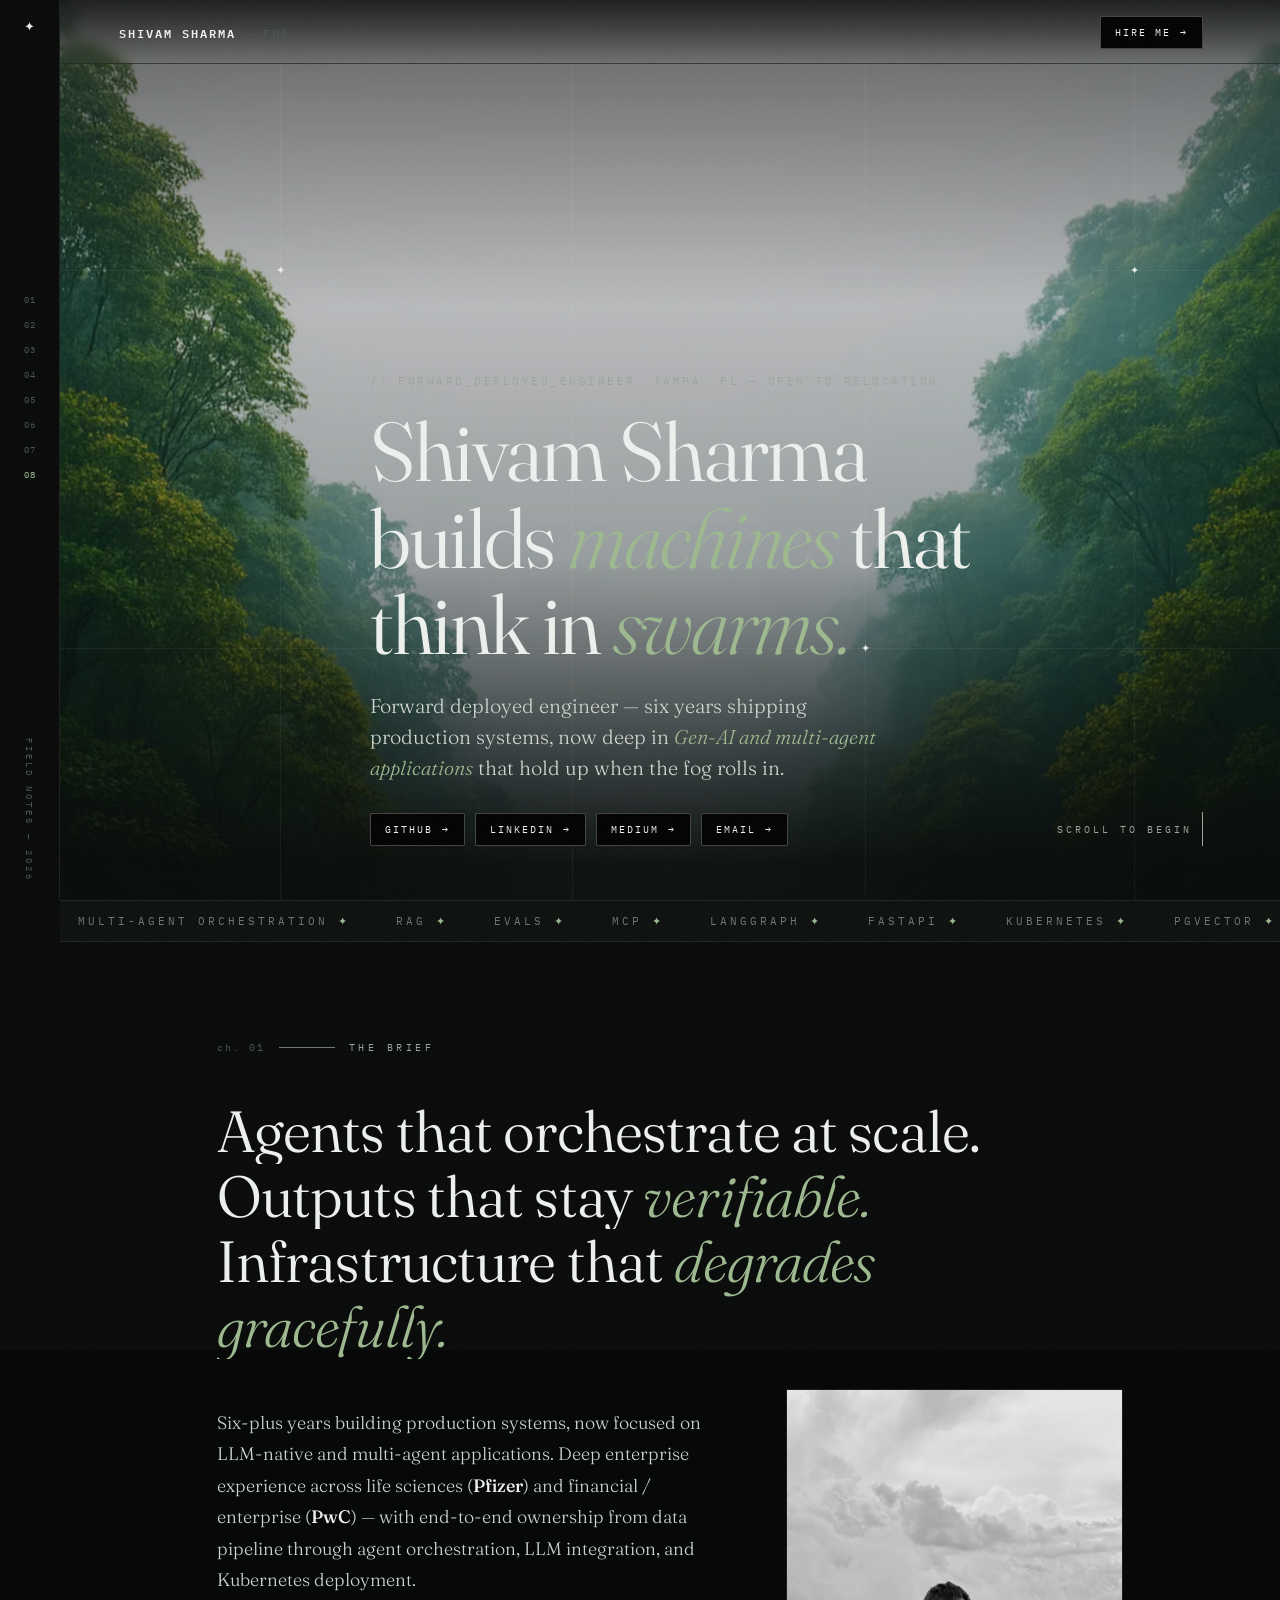
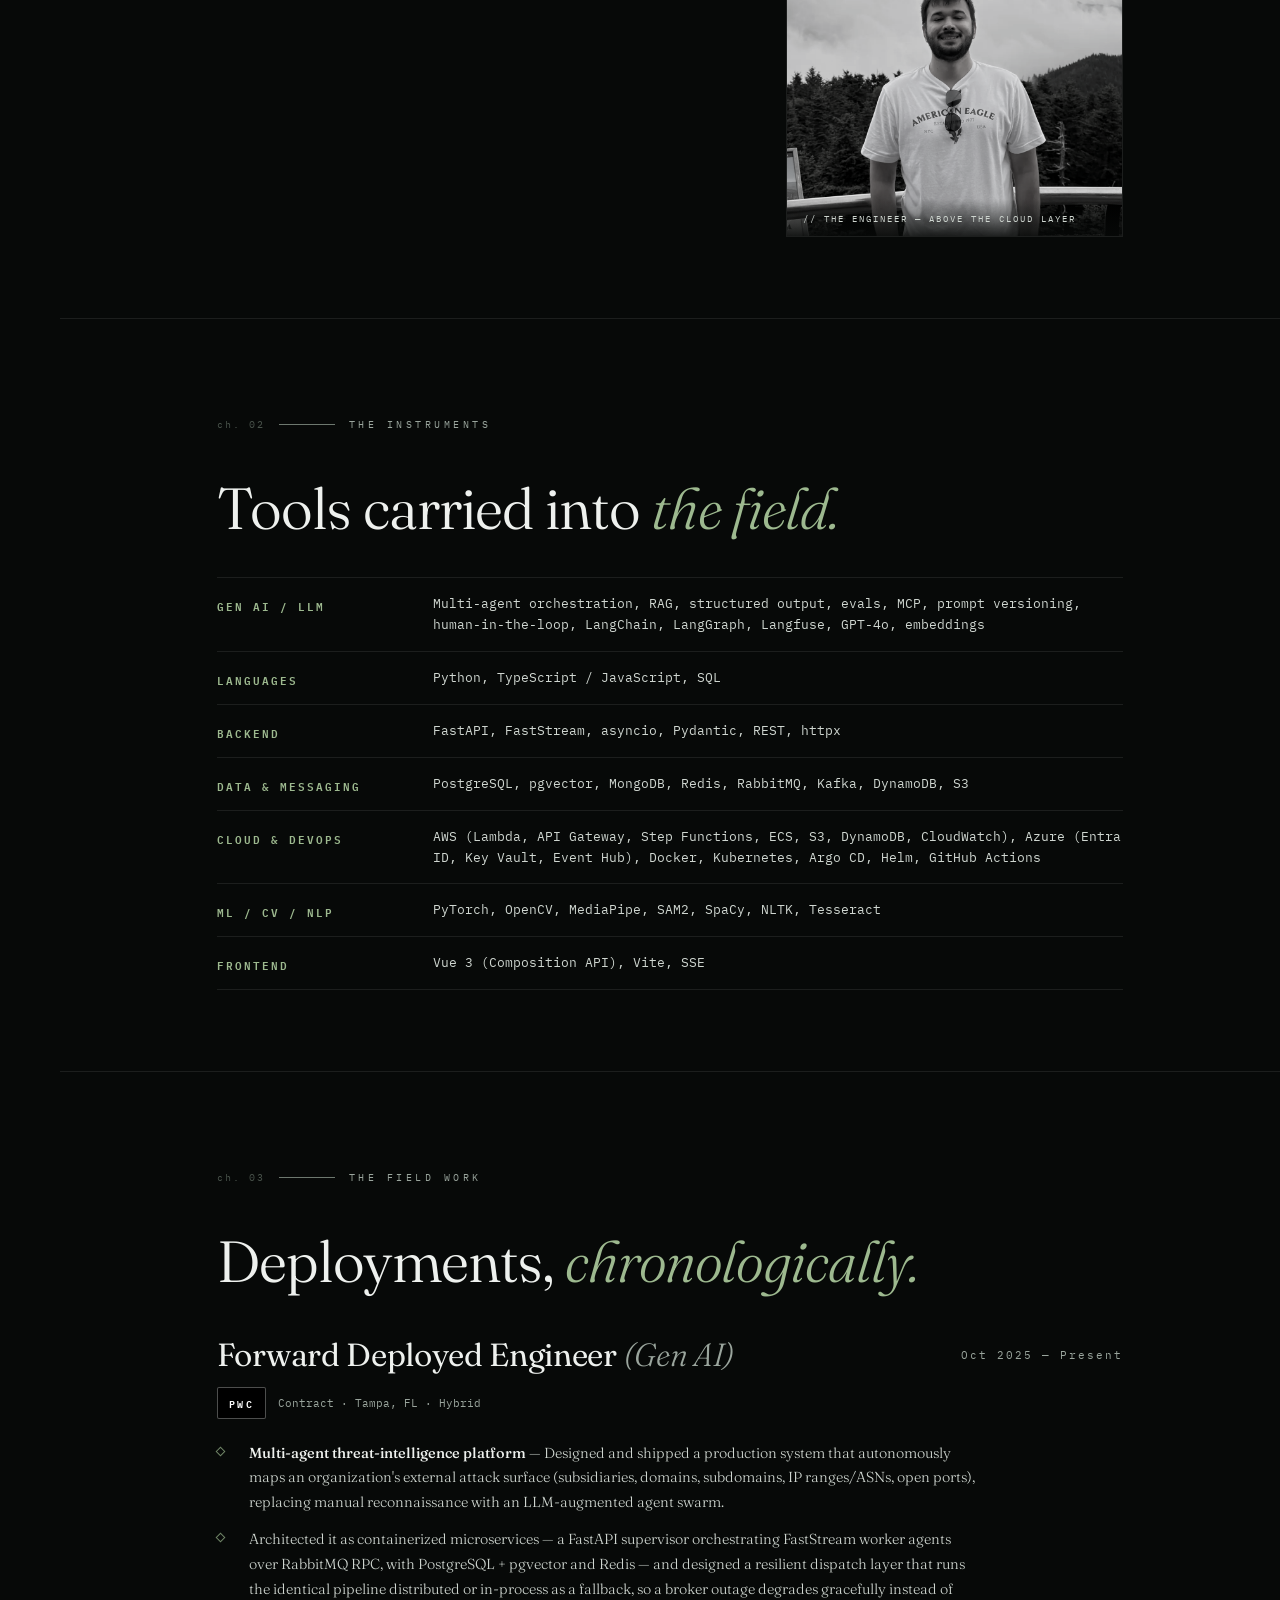
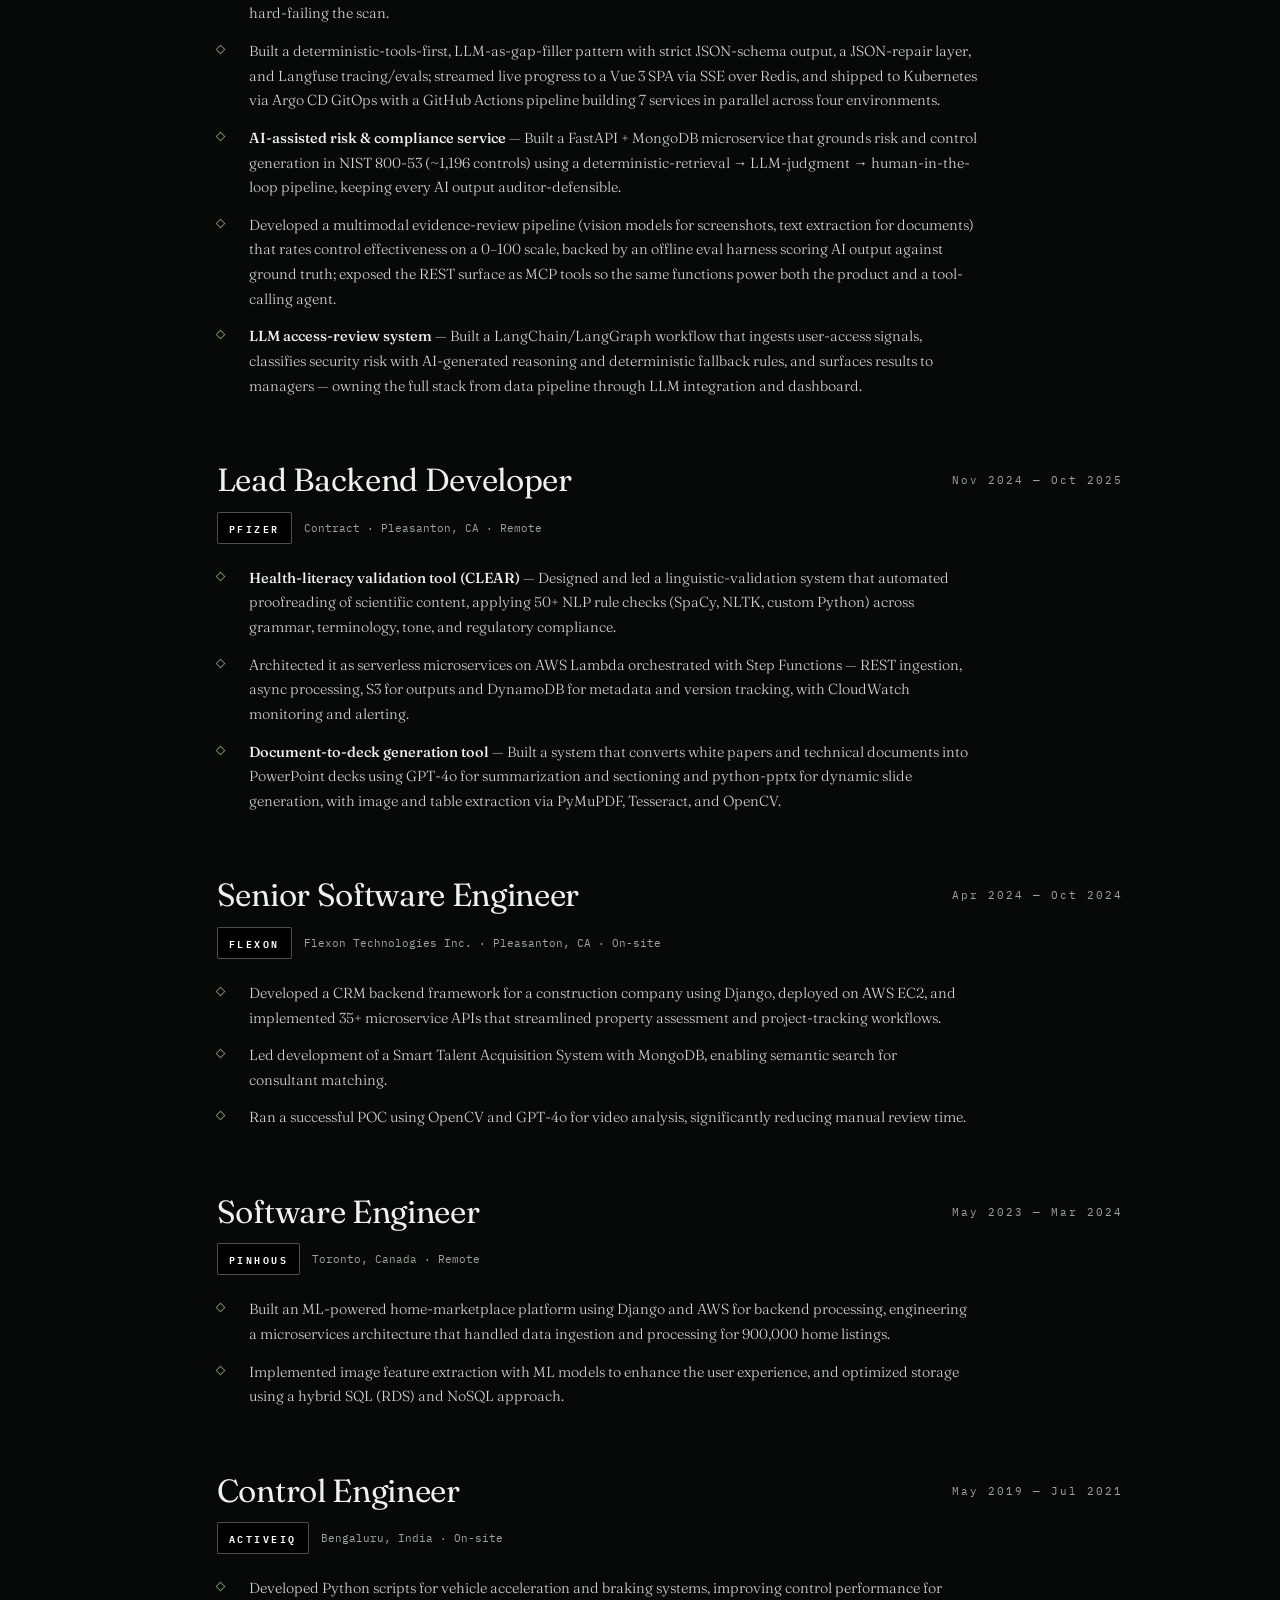
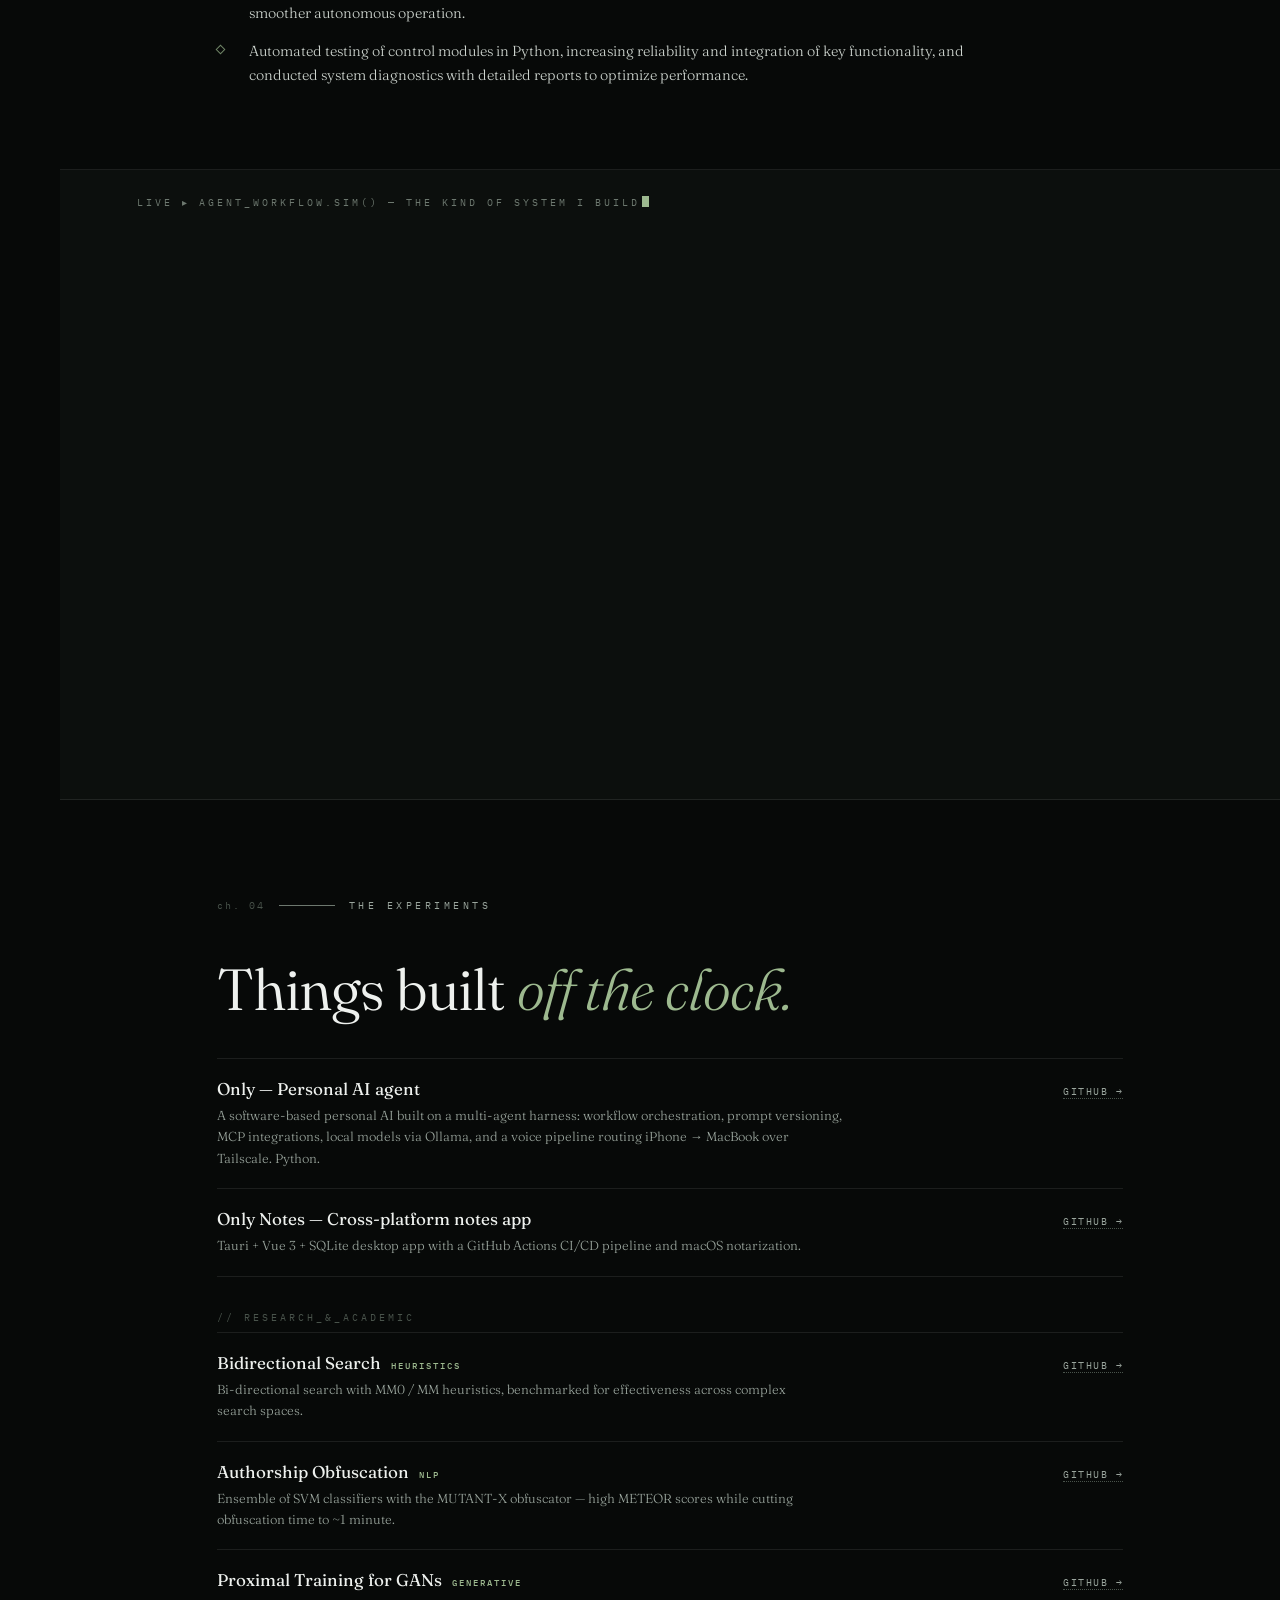
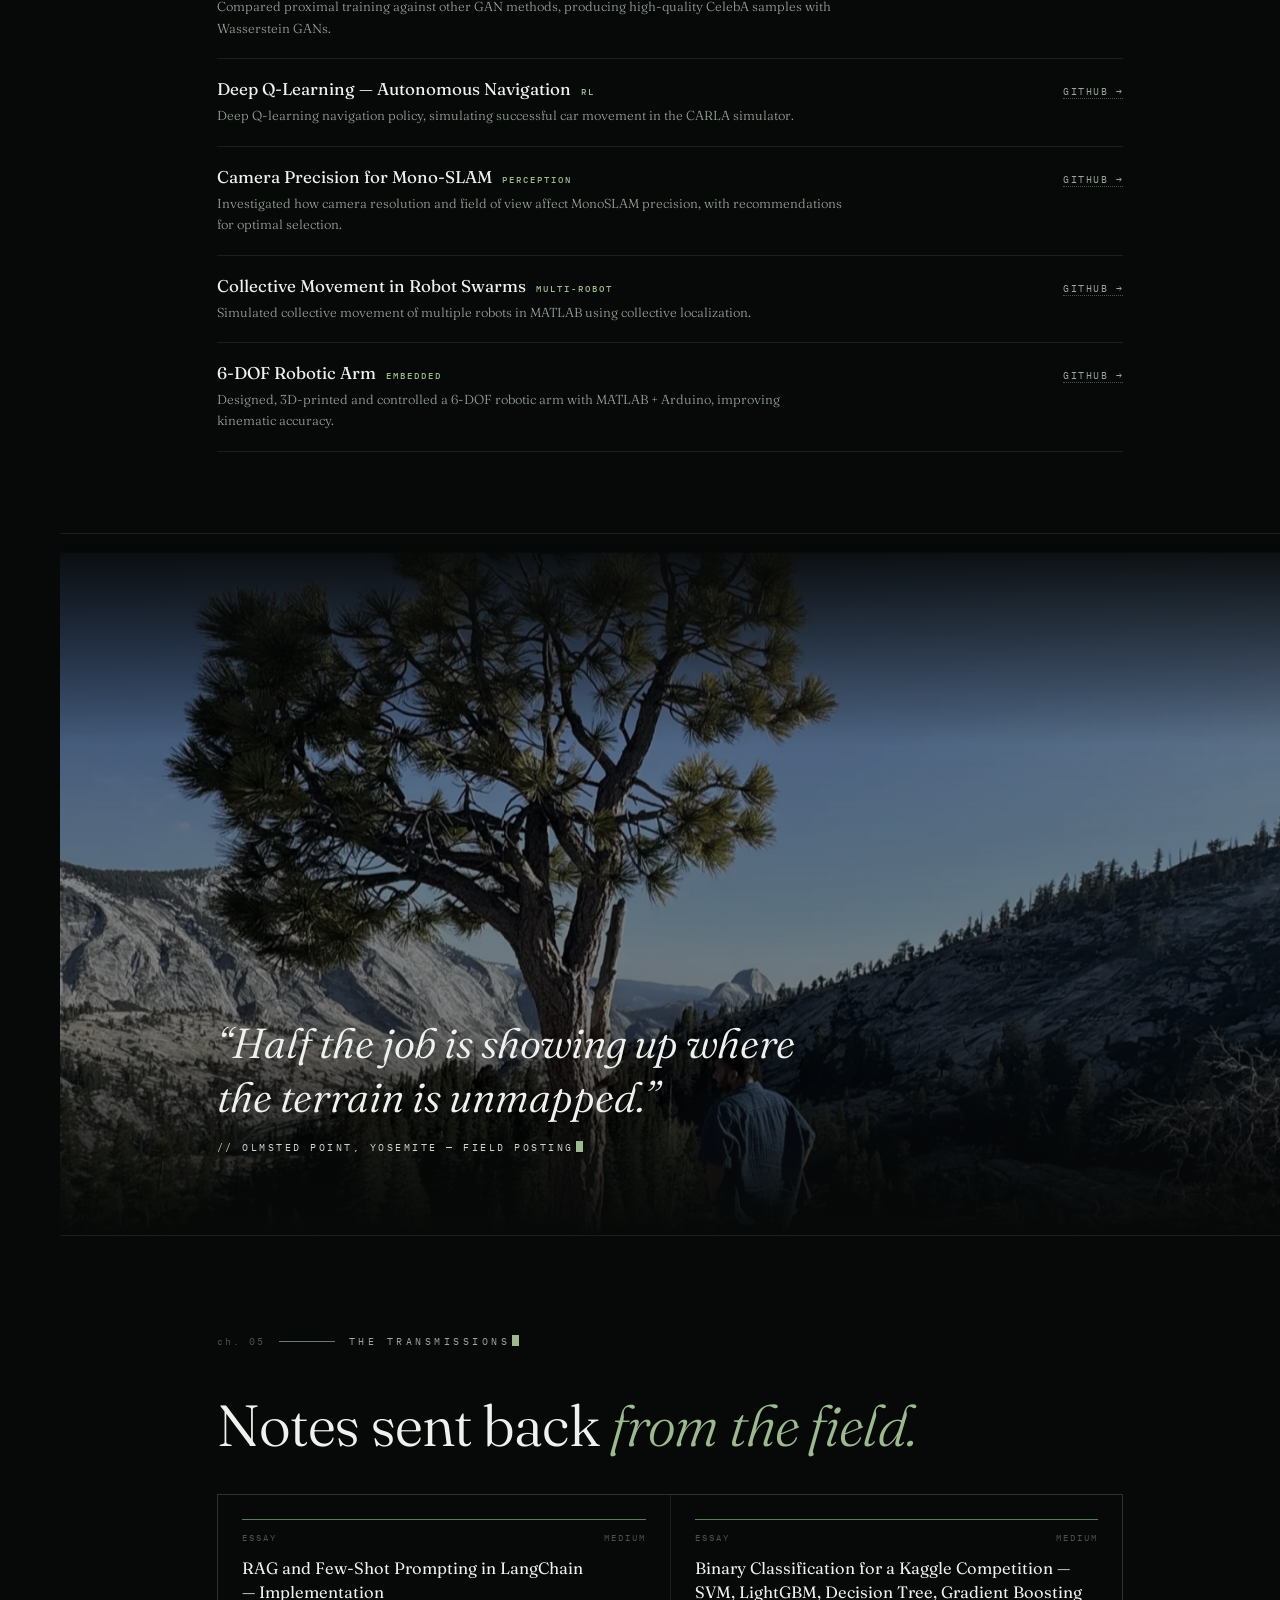
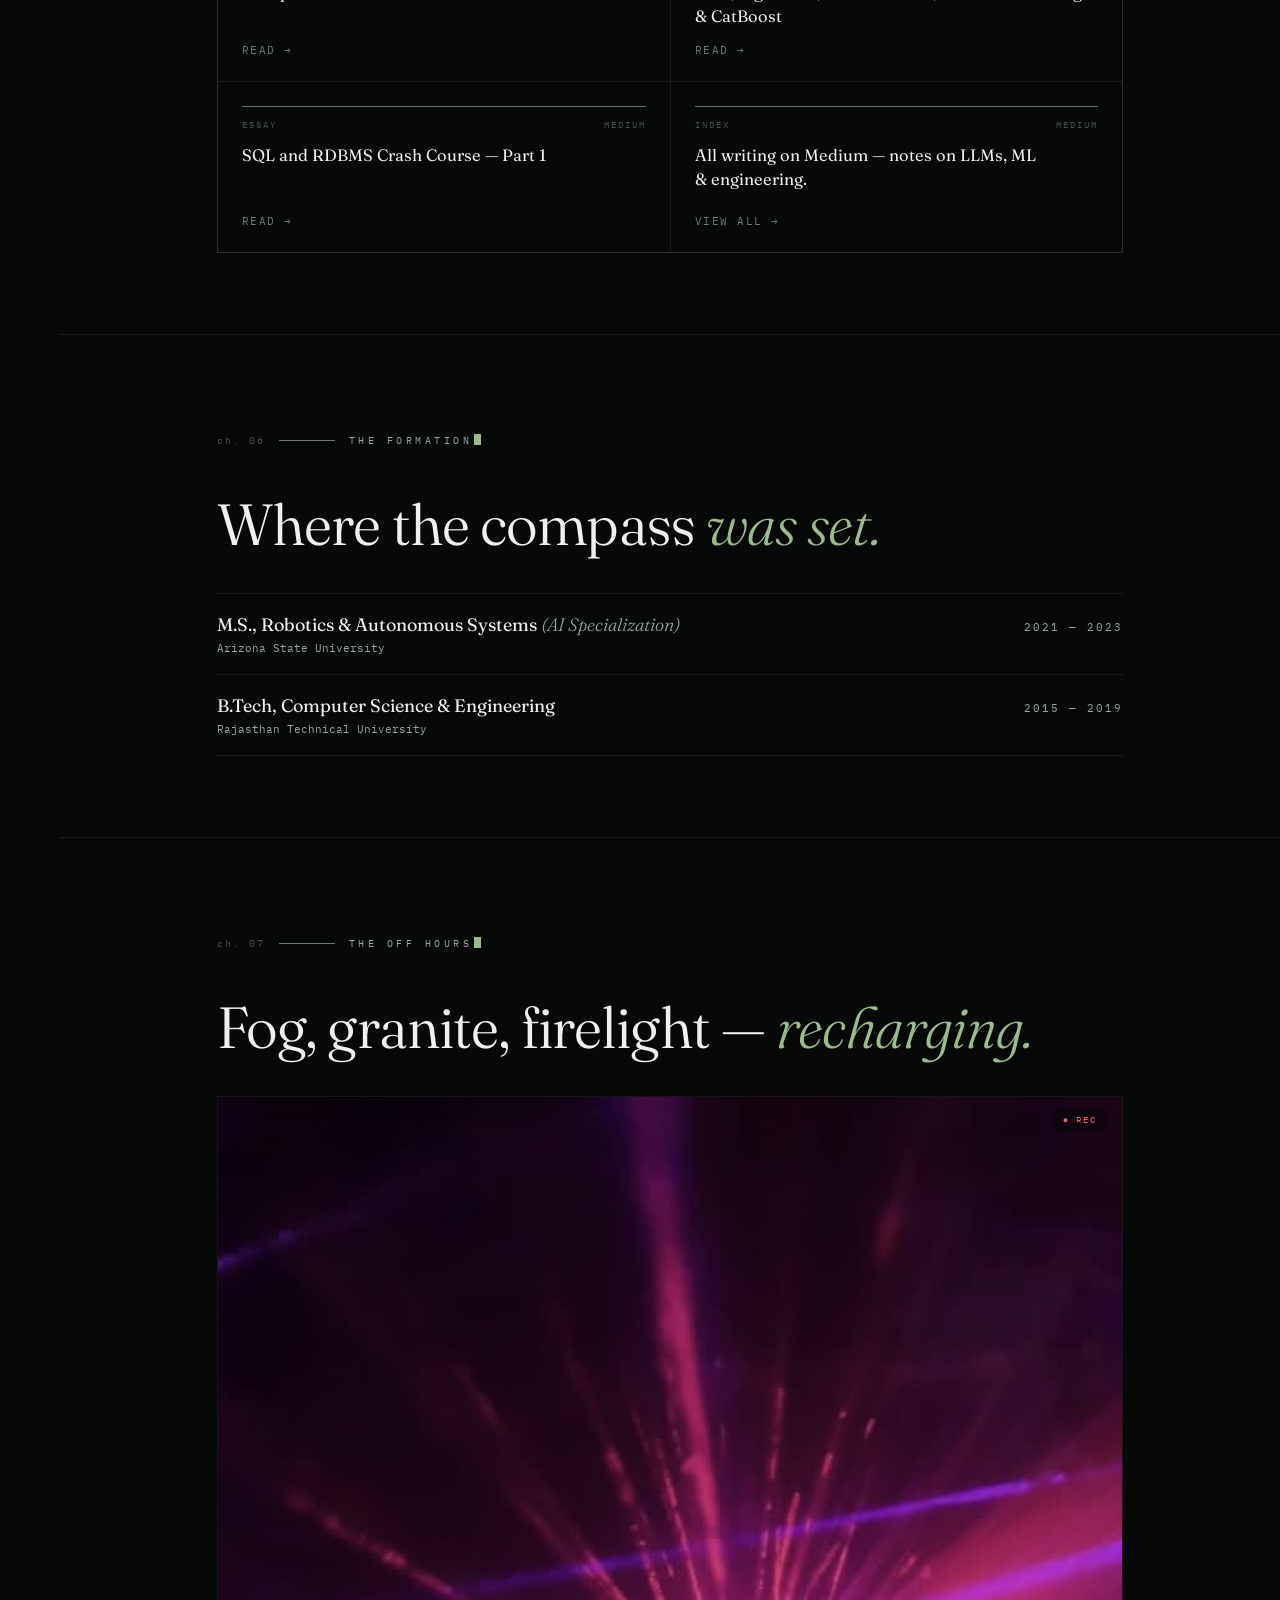
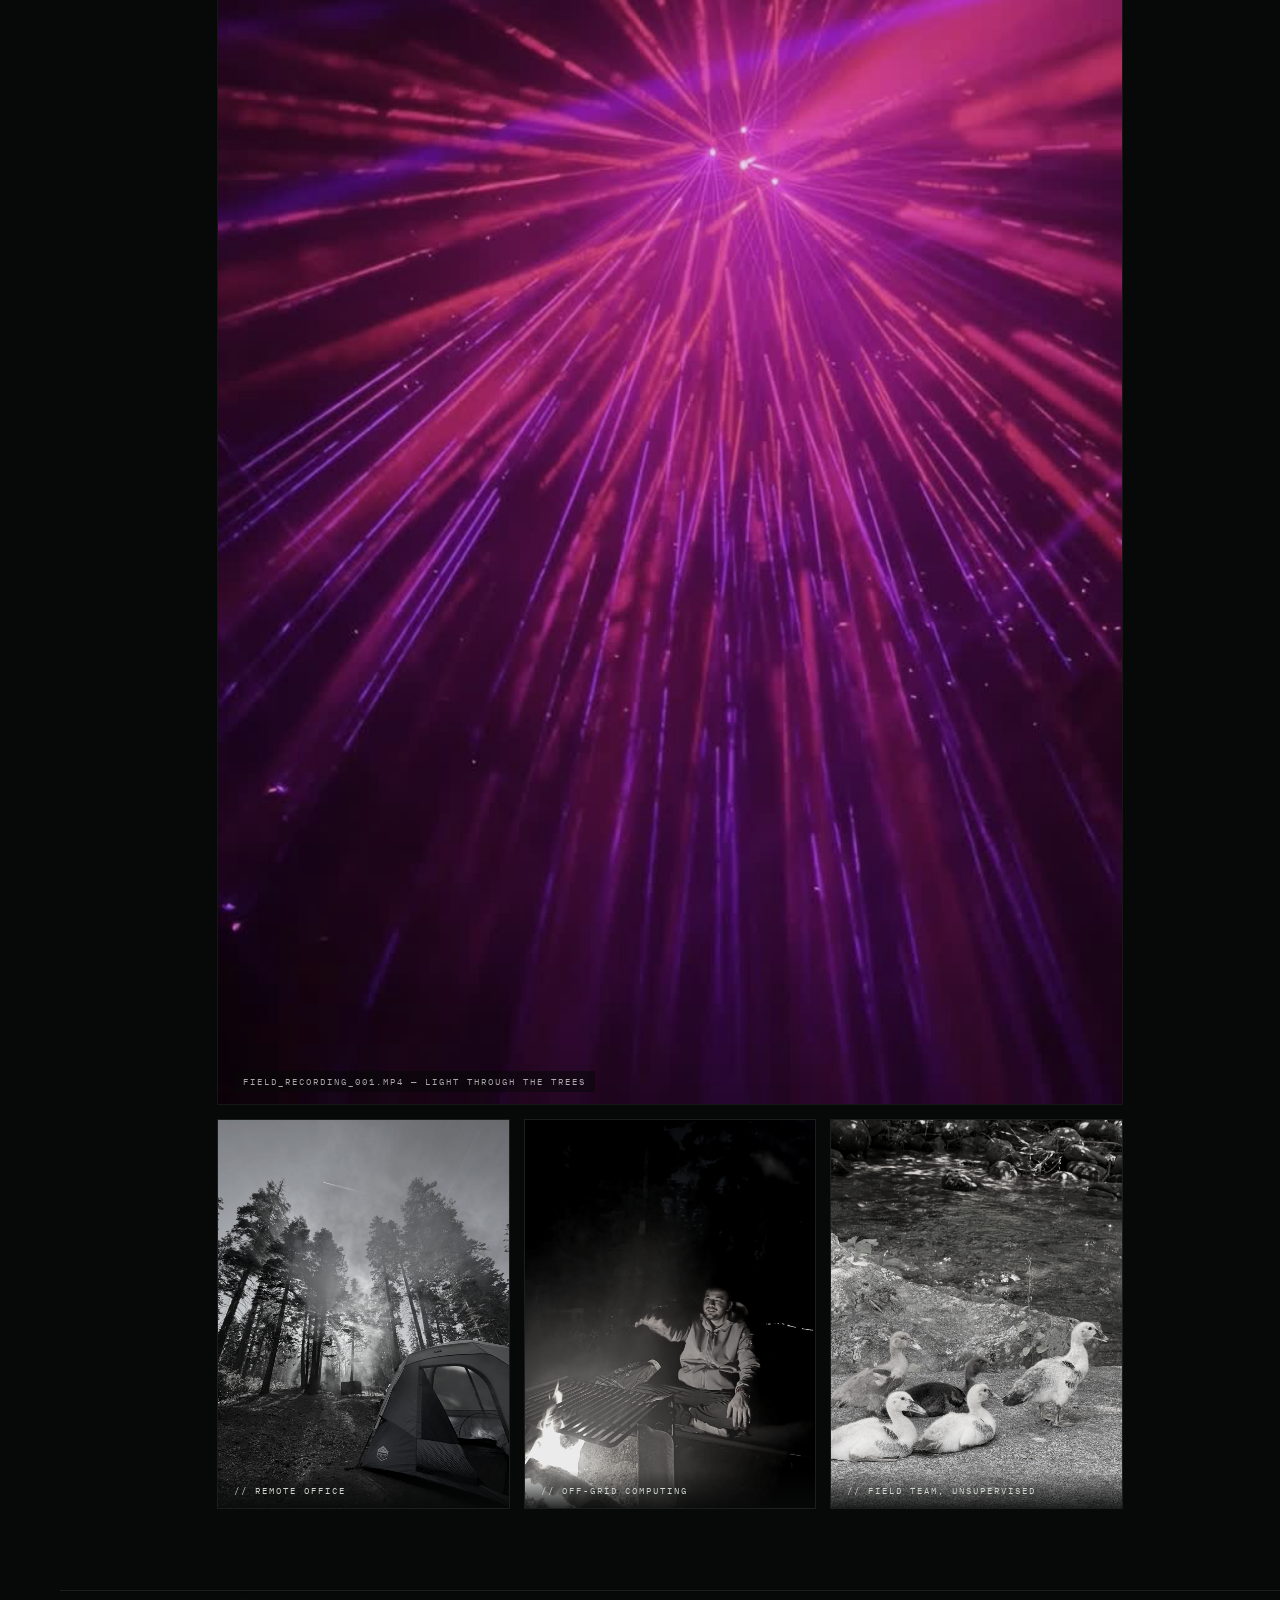
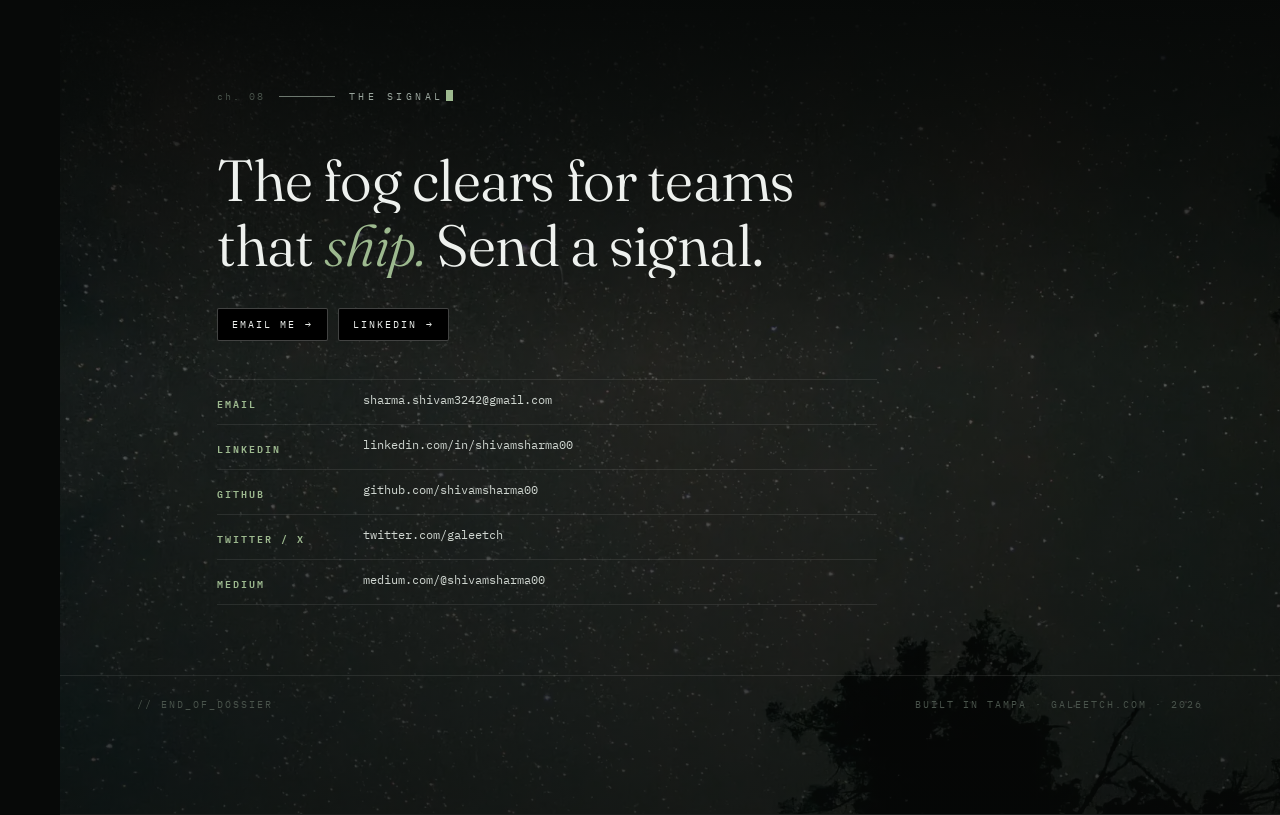
==== commit 5895d42c: "Weave in personal photography: portrait, Yosemite interstitial, off-hours chapter, starry contact" ====
--- a/index.html
+++ b/index.html
@@ -253,8 +253,8 @@
   /* ---------- contact / footer ---------- */
   .outro{position:relative;overflow:hidden;border-bottom:none;}
   .outro-img{position:absolute;inset:0;z-index:0;}
-  .outro-img img{width:100%;height:100%;object-fit:cover;object-position:center 75%;
-    filter:brightness(.5) saturate(.85);}
+  .outro-img img{width:100%;height:100%;object-fit:cover;object-position:center 30%;
+    filter:brightness(.75) saturate(1.05);}
   .outro-scrim{position:absolute;inset:0;z-index:1;
     background:linear-gradient(180deg,var(--ink0) 0%,rgba(7,9,8,.55) 45%,rgba(7,9,8,.75) 100%);}
   .outro .wrap{position:relative;z-index:2;}
@@ -269,6 +269,49 @@
     border-top:1px solid var(--hair);display:flex;justify-content:space-between;gap:14px;
     flex-wrap:wrap;font-family:var(--mono);font-size:9.5px;letter-spacing:2px;
     color:var(--faint);text-transform:uppercase;}
+
+  /* ---------- brief grid + portrait ---------- */
+  .brief-grid{display:grid;grid-template-columns:1.5fr 1fr;gap:clamp(28px,5vw,72px);align-items:start;}
+  .figure{position:relative;overflow:hidden;border:1px solid var(--hair);}
+  .figure img{display:block;width:100%;height:auto;filter:grayscale(92%) contrast(1.04) brightness(.92);
+    transition:filter .8s ease,transform 1.2s cubic-bezier(.22,1,.36,1);transform:scale(1.04);}
+  .figure:hover img{filter:grayscale(0%) contrast(1) brightness(1);transform:scale(1.001);}
+  .figure .cap{position:absolute;left:0;right:0;bottom:0;padding:14px 16px 12px;
+    font-family:var(--mono);font-size:9px;letter-spacing:2px;color:var(--fog2);
+    text-transform:uppercase;background:linear-gradient(0deg,rgba(7,9,8,.85),transparent);}
+  .figure .veil{position:absolute;inset:0;background:var(--ink0);transform:translateY(0);
+    transition:transform 1.1s cubic-bezier(.76,0,.24,1);}
+  .in .figure .veil{transform:translateY(101%);}
+
+  /* ---------- interstitial ---------- */
+  .inter{position:relative;height:78vh;min-height:460px;overflow:hidden;border-bottom:1px solid var(--hair);}
+  .inter img{position:absolute;inset:0;width:100%;height:120%;object-fit:cover;object-position:center 40%;
+    filter:saturate(.8) brightness(.75);will-change:transform;}
+  .inter .i-scrim{position:absolute;inset:0;
+    background:linear-gradient(180deg,var(--ink0) 0%,rgba(7,9,8,.25) 30%,rgba(7,9,8,.35) 70%,var(--ink0) 100%);}
+  .inter .i-inner{position:absolute;left:0;right:0;bottom:clamp(40px,9vh,90px);z-index:2;}
+  .inter .i-quote{font-size:clamp(22px,3.4vw,42px);font-weight:330;font-style:italic;
+    color:var(--fog);max-width:640px;line-height:1.3;text-shadow:0 2px 30px rgba(0,0,0,.5);}
+  .inter .i-cap{margin-top:16px;font-family:var(--mono);font-size:9.5px;letter-spacing:2.5px;
+    color:var(--fog2);text-transform:uppercase;}
+
+  /* ---------- film band + field log strip ---------- */
+  .filmband{position:relative;overflow:hidden;border:1px solid var(--hair);background:#000;}
+  .filmband video{display:block;width:100%;height:auto;opacity:.92;}
+  .filmband .f-cap{position:absolute;left:16px;bottom:12px;font-family:var(--mono);font-size:9px;
+    letter-spacing:2px;color:rgba(238,241,238,.7);text-transform:uppercase;
+    background:rgba(7,9,8,.55);padding:5px 9px;}
+  .filmband .f-rec{position:absolute;right:16px;top:12px;font-family:var(--mono);font-size:9px;
+    letter-spacing:2px;color:#e66;text-transform:uppercase;background:rgba(7,9,8,.55);padding:5px 9px;}
+  .filmband .f-rec:before{content:"●";margin-right:6px;animation:blink 1.4s steps(1) infinite;}
+  .strip{display:grid;grid-template-columns:repeat(3,1fr);gap:14px;margin-top:14px;}
+  .strip .figure img{aspect-ratio:3/4;object-fit:cover;}
+  @media (max-width:820px){
+    .brief-grid{grid-template-columns:1fr;}
+    .brief-grid .figure{max-width:420px;}
+    .strip{grid-template-columns:1fr;}
+    .strip .figure img{aspect-ratio:4/3;}
+  }
 
   /* caret for typewriter */
   .caret{display:inline-block;width:7px;height:11px;background:var(--moss);vertical-align:-1px;
@@ -315,7 +358,8 @@
     <a href="#experiments" data-ch="experiments">04</a>
     <a href="#transmissions" data-ch="transmissions">05</a>
     <a href="#formation" data-ch="formation">06</a>
-    <a href="#signal" data-ch="signal">07</a>
+    <a href="#offhours" data-ch="offhours">07</a>
+    <a href="#signal" data-ch="signal">08</a>
   </div>
   <div class="r-tag">field notes — 2026</div>
 </aside>
@@ -368,11 +412,19 @@
         <span class="ln"><span>Outputs that stay <span class="ital">verifiable.</span></span></span>
         <span class="ln"><span>Infrastructure that <span class="ital">degrades gracefully.</span></span></span>
       </h2>
-      <p class="lede rv d2">Six-plus years building production systems, now focused on LLM-native
-        and multi-agent applications. Deep enterprise experience across life sciences
-        (<strong>Pfizer</strong>) and financial / enterprise (<strong>PwC</strong>) — with end-to-end
-        ownership from data pipeline through agent orchestration, LLM integration, and
-        Kubernetes deployment.</p>
+      <div class="brief-grid">
+        <p class="lede rv d2">Six-plus years building production systems, now focused on LLM-native
+          and multi-agent applications. Deep enterprise experience across life sciences
+          (<strong>Pfizer</strong>) and financial / enterprise (<strong>PwC</strong>) — with end-to-end
+          ownership from data pipeline through agent orchestration, LLM integration, and
+          Kubernetes deployment.</p>
+        <figure class="figure" style="margin:0;">
+          <img src="assets/portrait.webp" alt="Shivam Sharma above the clouds in the Smoky Mountains"
+            loading="lazy" onerror="this.onerror=null;this.src='assets/portrait.jpg'">
+          <figcaption class="cap">// the engineer — above the cloud layer</figcaption>
+          <span class="veil"></span>
+        </figure>
+      </div>
     </div>
   </section>
 
@@ -534,6 +586,17 @@
     </div>
   </section>
 
+  <!-- ============ INTERSTITIAL — YOSEMITE ============ -->
+  <div class="inter" id="inter1">
+    <img src="assets/yosemite.webp" alt="Standing beside a lone pine on granite at Olmsted Point, Yosemite"
+      loading="lazy" onerror="this.onerror=null;this.src='assets/yosemite.jpg'">
+    <div class="i-scrim"></div>
+    <div class="i-inner wrap">
+      <div class="i-quote rv">“Half the job is showing up where the terrain is unmapped.”</div>
+      <div class="i-cap rv d2" data-type="// olmsted point, yosemite — field posting"></div>
+    </div>
+  </div>
+
   <!-- ============ CH 05 TRANSMISSIONS ============ -->
   <section class="ch" id="transmissions">
     <div class="wrap">
@@ -588,13 +651,47 @@
     </div>
   </section>
 
-  <!-- ============ CH 07 SIGNAL / CONTACT ============ -->
+  <!-- ============ CH 07 OFF HOURS ============ -->
+  <section class="ch" id="offhours">
+    <div class="wrap">
+      <div class="ch-label"><span class="no">ch. 07</span><span class="rule"></span><span class="txt" data-type="the off hours"></span></div>
+      <h2 class="big rv">Fog, granite, firelight — <span class="ital">recharging.</span></h2>
+      <div class="filmband rv d1" style="margin-top:36px;">
+        <video id="film" muted loop playsinline preload="none" poster="assets/film-poster.jpg"
+          data-src="assets/film.mp4"></video>
+        <span class="f-cap">field_recording_001.mp4 — light through the trees</span>
+        <span class="f-rec">rec</span>
+      </div>
+      <div class="strip">
+        <figure class="figure rv" style="margin:0;">
+          <img src="assets/tent.webp" alt="Campsite tent with sun rays through misty pines" loading="lazy"
+            onerror="this.onerror=null;this.src='assets/tent.jpg'">
+          <figcaption class="cap">// remote office</figcaption>
+          <span class="veil"></span>
+        </figure>
+        <figure class="figure rv d1" style="margin:0;">
+          <img src="assets/fire.webp" alt="Campfire at night" loading="lazy"
+            onerror="this.onerror=null;this.src='assets/fire.jpg'">
+          <figcaption class="cap">// off-grid computing</figcaption>
+          <span class="veil"></span>
+        </figure>
+        <figure class="figure rv d2" style="margin:0;">
+          <img src="assets/ducks.webp" alt="Ducklings resting by a mountain stream" loading="lazy"
+            onerror="this.onerror=null;this.src='assets/ducks.jpg'">
+          <figcaption class="cap">// field team, unsupervised</figcaption>
+          <span class="veil"></span>
+        </figure>
+      </div>
+    </div>
+  </section>
+
+  <!-- ============ CH 08 SIGNAL / CONTACT ============ -->
   <section class="ch outro" id="signal">
-    <div class="outro-img"><img src="assets/forest.webp" alt=""
-      onerror="this.onerror=null;this.src='assets/forest.jpg'"></div>
+    <div class="outro-img"><img src="assets/stars.webp" alt=""
+      onerror="this.onerror=null;this.src='assets/stars.jpg'"></div>
     <div class="outro-scrim"></div>
     <div class="wrap">
-      <div class="ch-label"><span class="no">ch. 07</span><span class="rule"></span><span class="txt" data-type="the signal"></span></div>
+      <div class="ch-label"><span class="no">ch. 08</span><span class="rule"></span><span class="txt" data-type="the signal"></span></div>
       <h2 class="big">
         <span class="ln"><span>The fog clears for teams</span></span>
         <span class="ln"><span>that <span class="ital">ship.</span> Send a signal.</span></span>
@@ -728,7 +825,34 @@
       io.unobserve(e.target);
     });
   },{threshold:0.12,rootMargin:'0px 0px -8% 0px'});
-  document.querySelectorAll('section.ch, .tele').forEach(function(s){ io.observe(s); });
+  document.querySelectorAll('section.ch, .tele, .inter').forEach(function(s){ io.observe(s); });
+
+  /* ---------- lazy film loop ---------- */
+  (function(){
+    var v=document.getElementById('film');
+    if(!v) return;
+    var vio=new IntersectionObserver(function(ents){
+      ents.forEach(function(e){
+        if(e.isIntersecting){
+          if(!v.src){ v.src=v.getAttribute('data-src'); }
+          v.play().catch(function(){});
+        } else { v.pause(); }
+      });
+    },{threshold:0.2,rootMargin:'200px 0px'});
+    vio.observe(v);
+  })();
+
+  /* ---------- interstitial parallax ---------- */
+  var interImg=document.querySelector('#inter1 img'), interBox=document.getElementById('inter1');
+  if(interImg && !reduced){
+    window.addEventListener('scroll',function(){
+      var r=interBox.getBoundingClientRect();
+      if(r.bottom>0 && r.top<window.innerHeight){
+        var p=(r.top+r.height/2-window.innerHeight/2)/window.innerHeight;
+        interImg.style.transform='translateY('+(p*-46)+'px)';
+      }
+    },{passive:true});
+  }
 
   var io2=new IntersectionObserver(function(entries){
     entries.forEach(function(e){
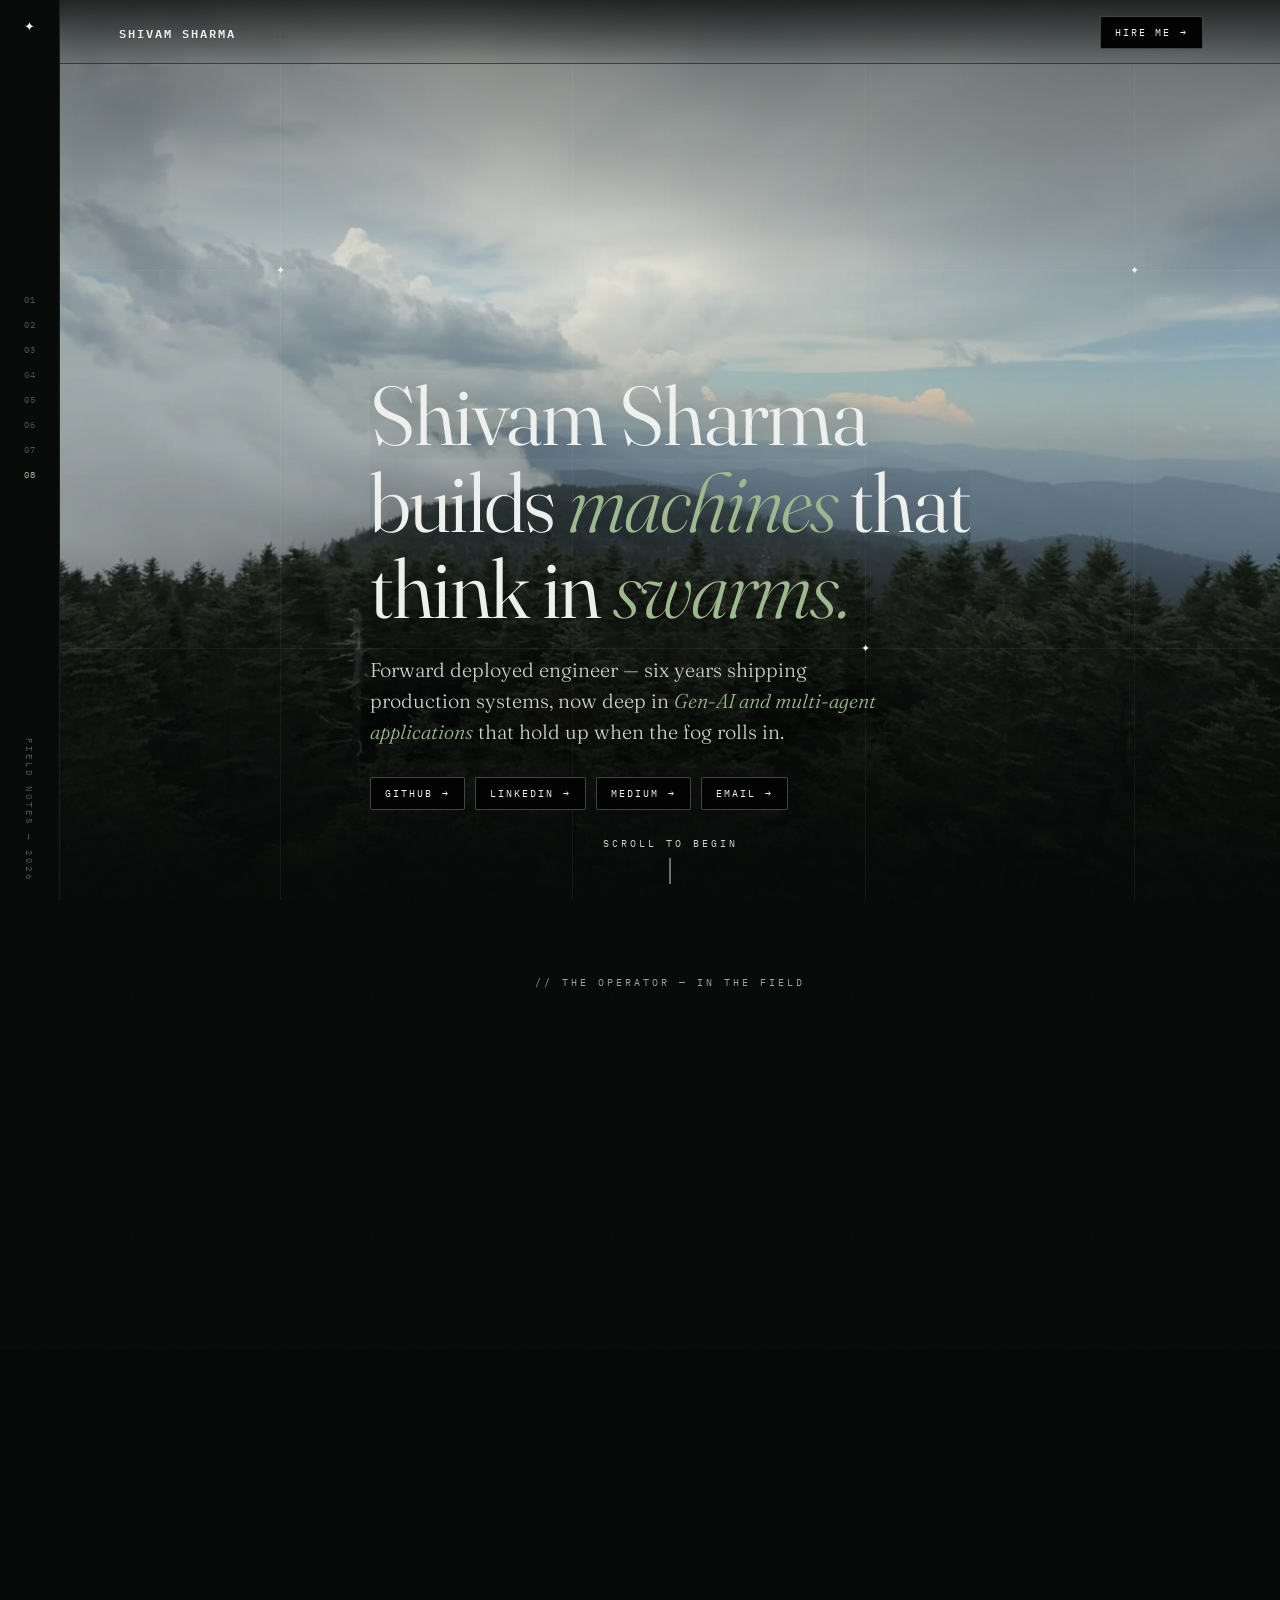
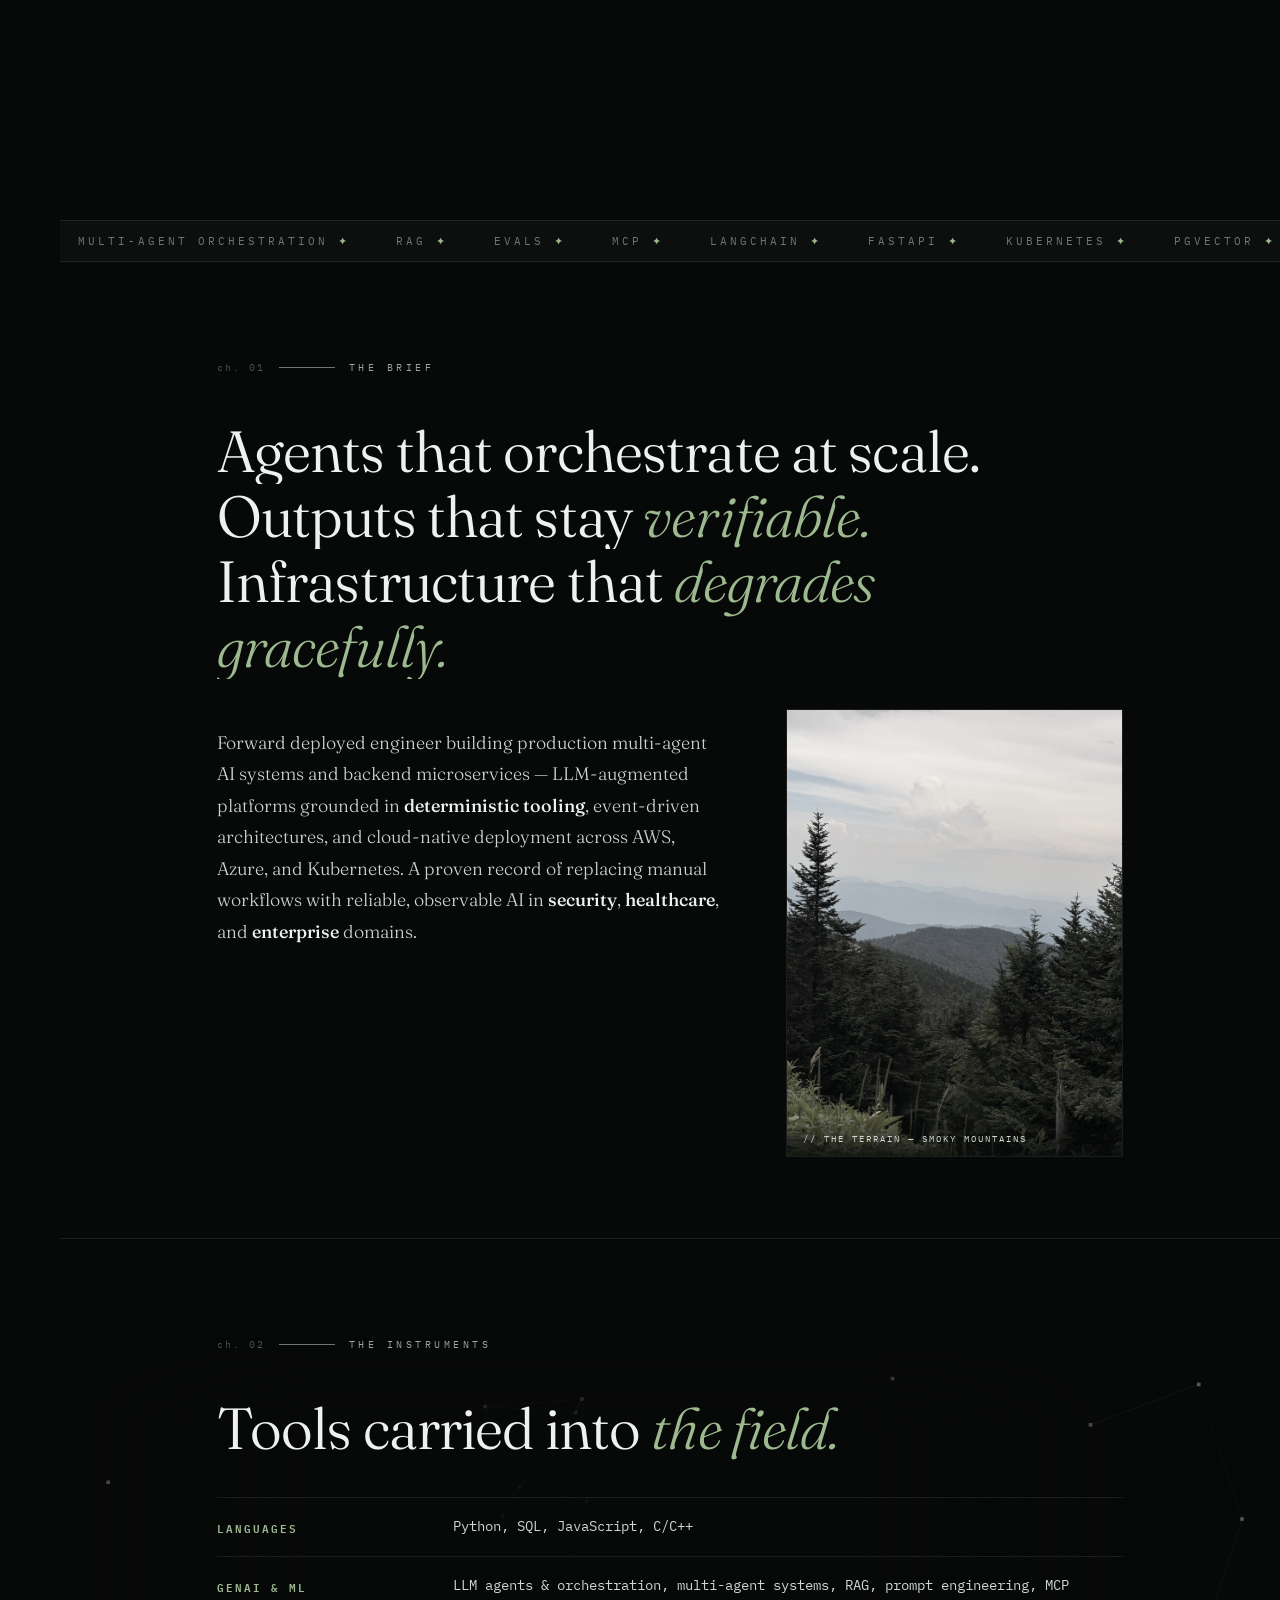
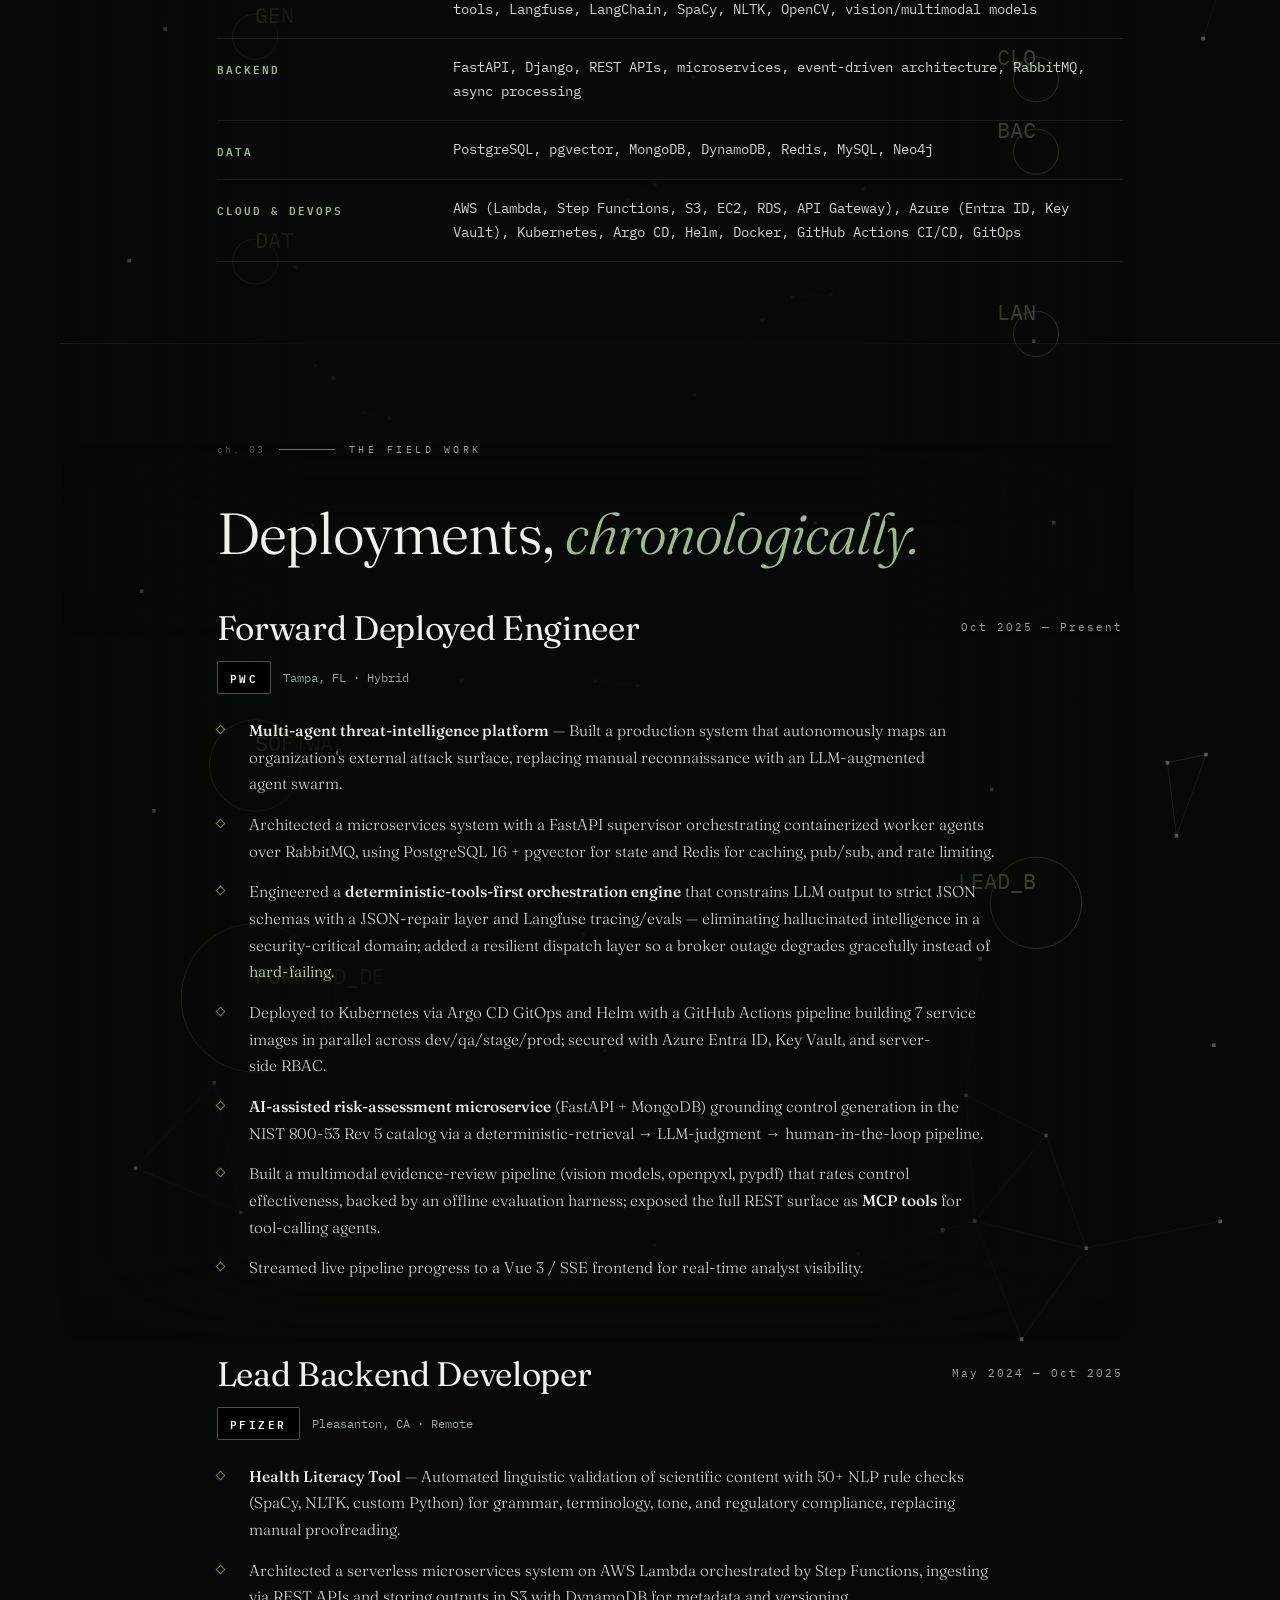
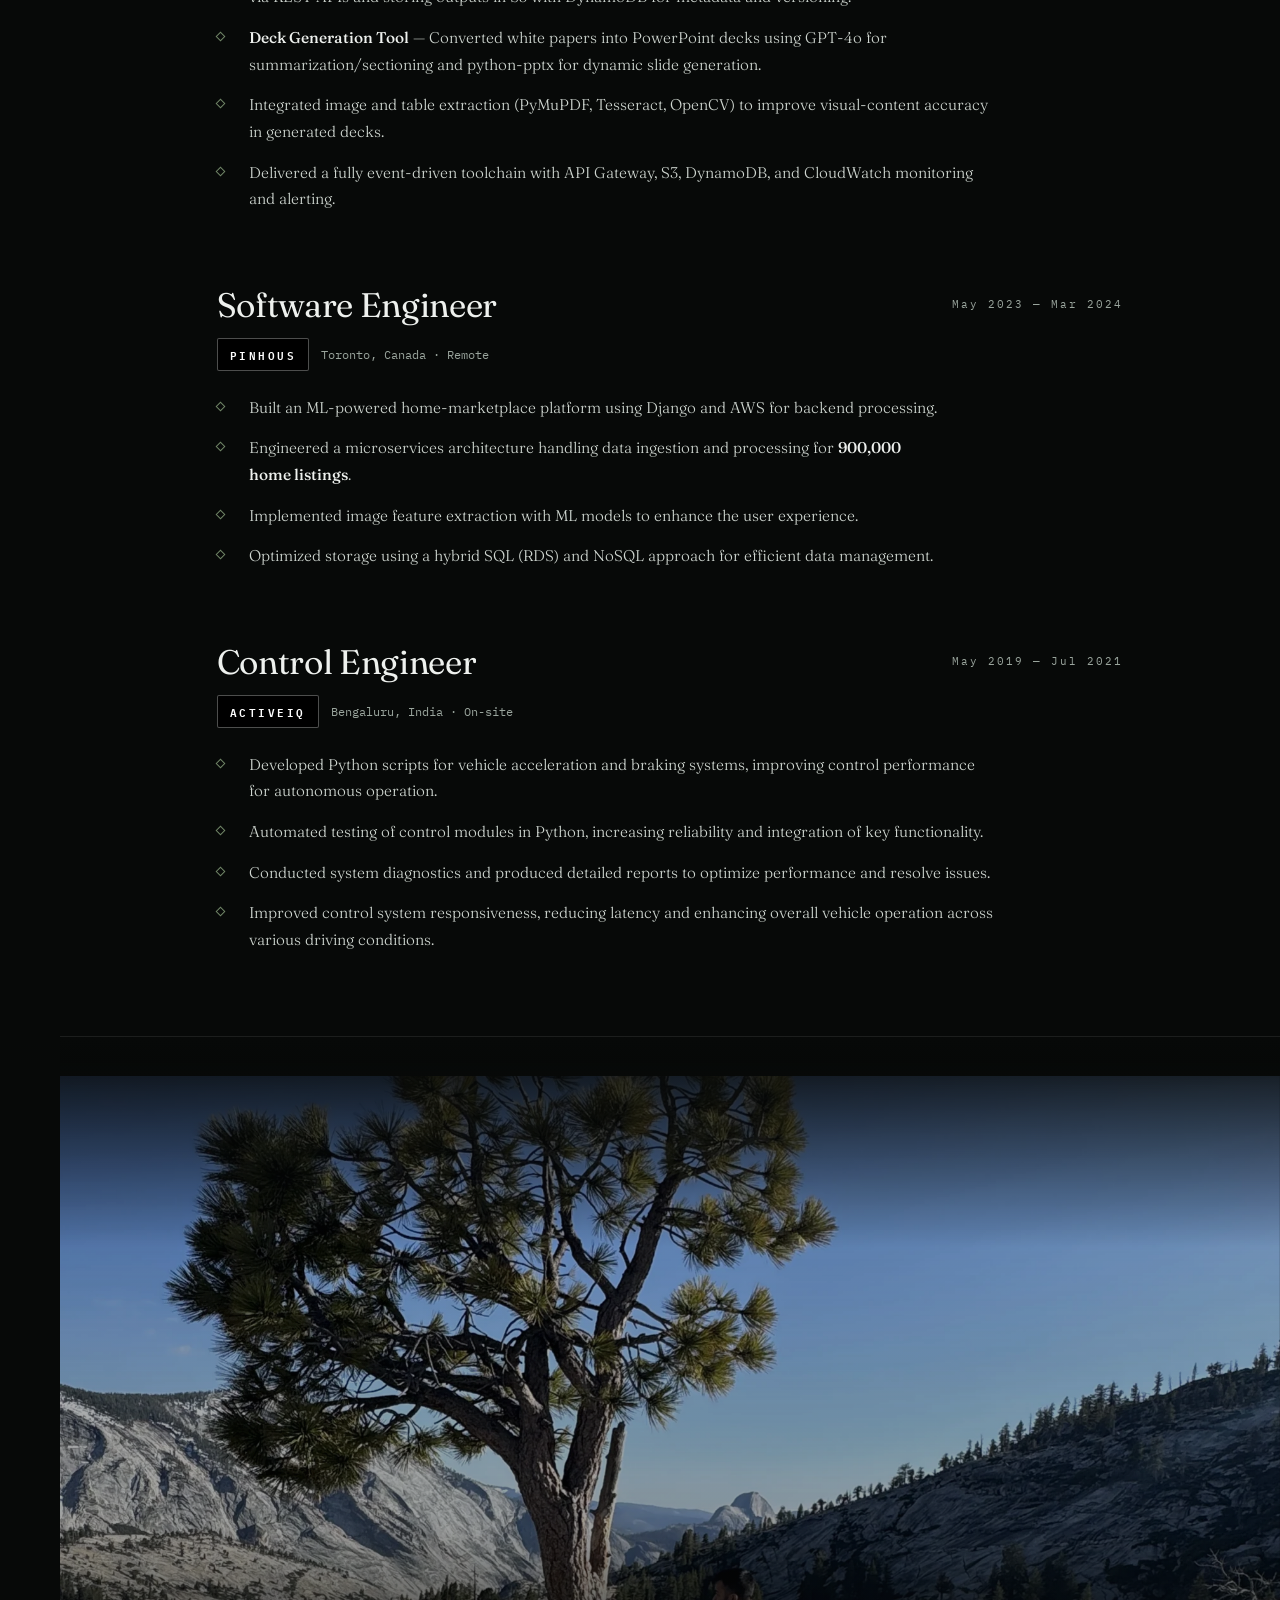
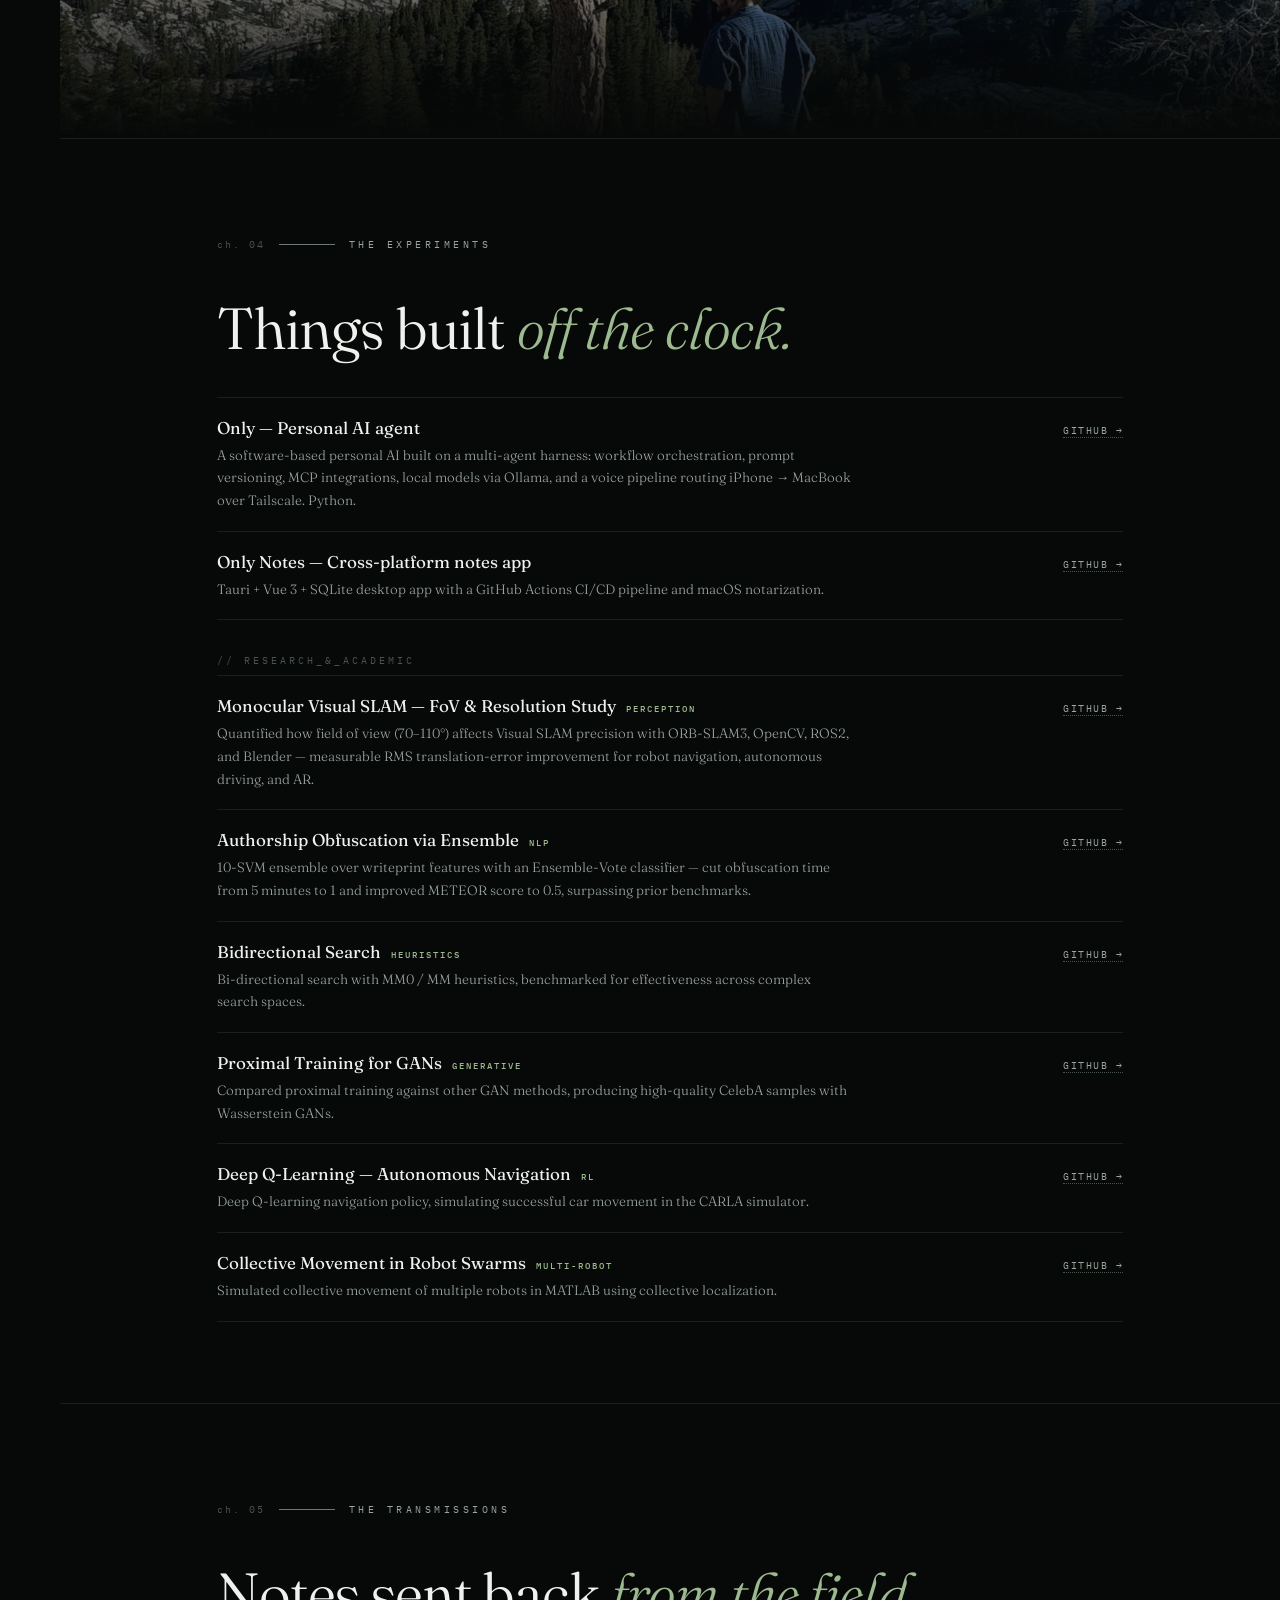
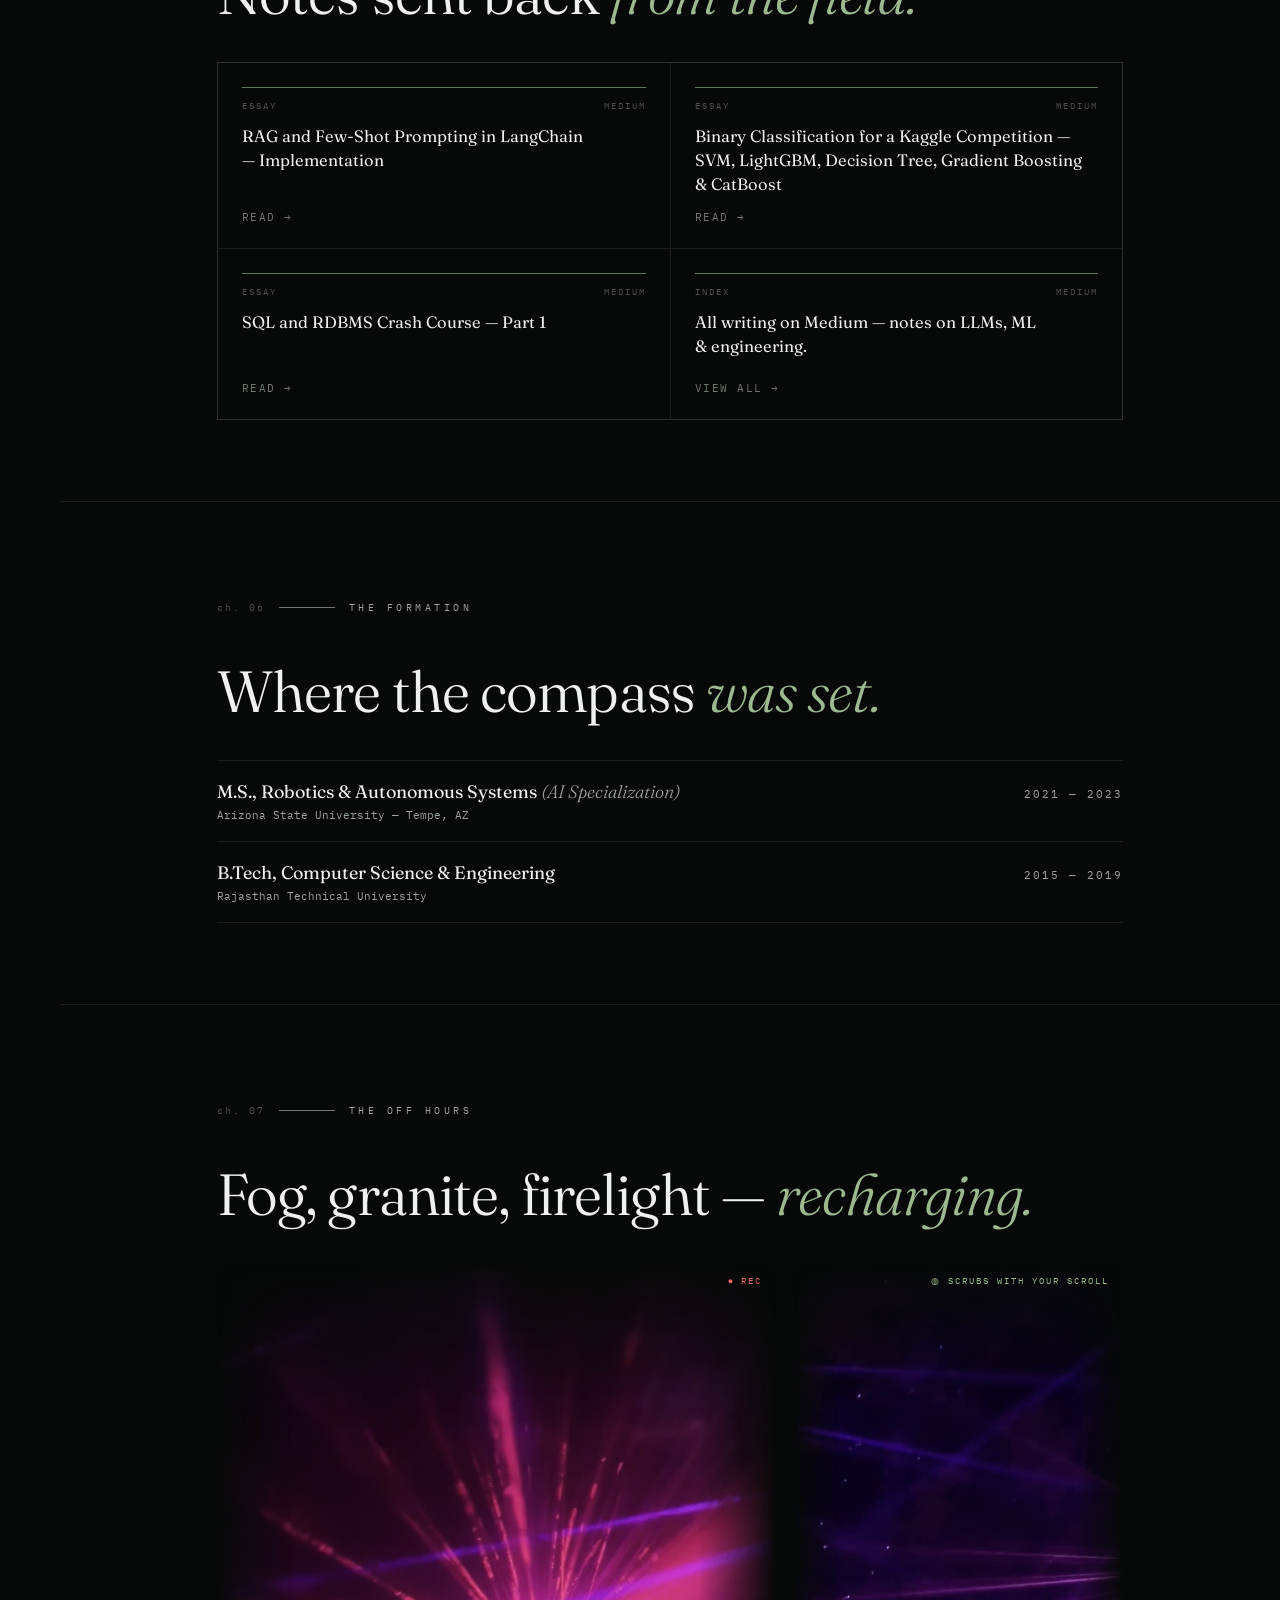
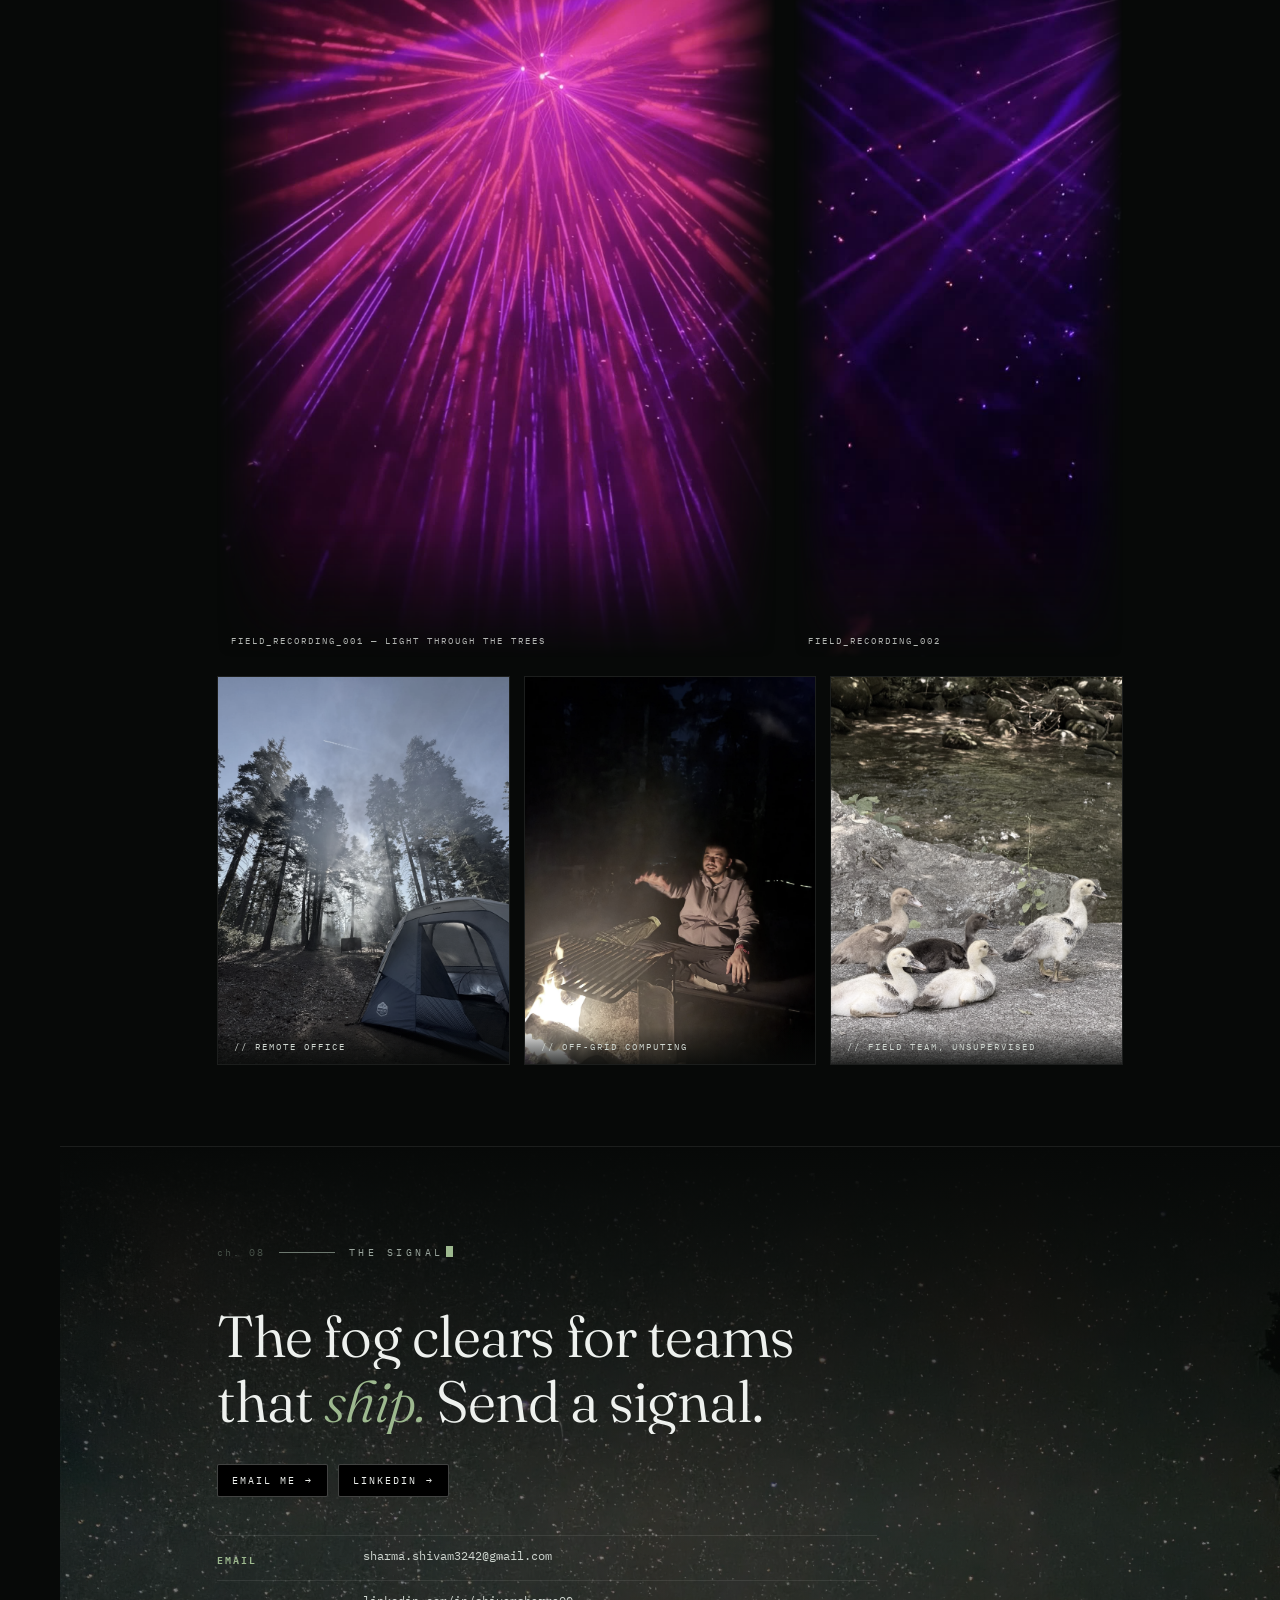
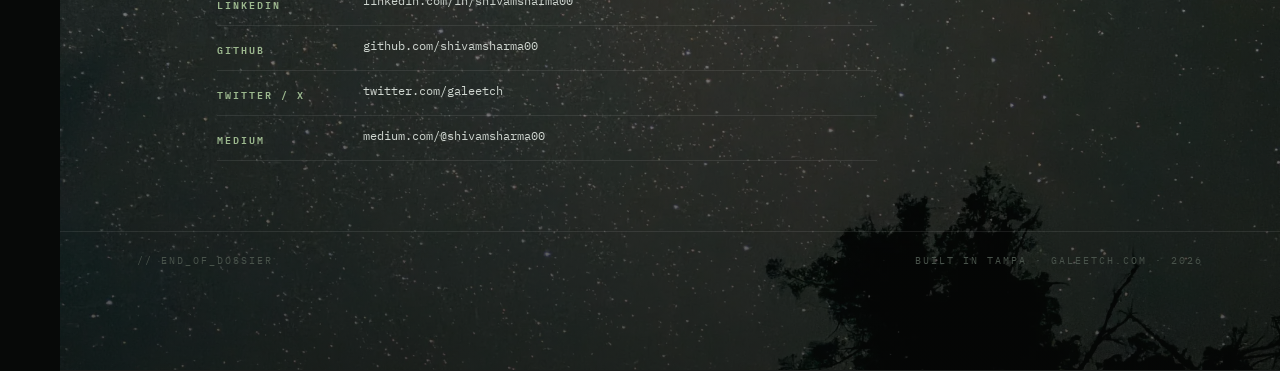
==== commit 536e80d1: "V2: cloud-film hero with day-to-night scroll, portrait stack, web-driven skills/experience, crisp me" ====
--- a/index.html
+++ b/index.html
@@ -33,7 +33,7 @@
   a{color:inherit;text-decoration:none;}
 
   /* ---------- film grain + vignette ---------- */
-  .grain{position:fixed;inset:-50%;width:200%;height:200%;z-index:50;pointer-events:none;opacity:.055;
+  .grain{position:fixed;inset:-50%;width:200%;height:200%;z-index:50;pointer-events:none;opacity:.03;
     background-image:url("data:image/svg+xml,%3Csvg xmlns='http://www.w3.org/2000/svg' width='240' height='240'%3E%3Cfilter id='n'%3E%3CfeTurbulence type='fractalNoise' baseFrequency='0.9' numOctaves='2'/%3E%3C/filter%3E%3Crect width='240' height='240' filter='url(%23n)'/%3E%3C/svg%3E");
     animation:grain 7s steps(10) infinite;}
   @keyframes grain{
@@ -69,13 +69,17 @@
   .rail .r-tag{writing-mode:vertical-rl;font-family:var(--mono);font-size:9px;
     letter-spacing:3px;color:var(--faint);text-transform:uppercase;}
 
-  /* ---------- top nav ---------- */
+  /* ---------- top nav (turns to night sky after hero) ---------- */
   nav{position:fixed;top:0;left:var(--rail);right:0;z-index:40;
     display:flex;justify-content:space-between;align-items:center;
     padding:16px var(--gutter) 14px calc(var(--gutter) - 18px);
-    border-bottom:1px solid var(--hair);
-    background:linear-gradient(180deg,rgba(7,9,8,.75),rgba(7,9,8,0));
+    border-bottom:1px solid var(--hair);overflow:hidden;
+    background:linear-gradient(180deg,rgba(7,9,8,.72),rgba(7,9,8,.06));
     backdrop-filter:blur(6px);-webkit-backdrop-filter:blur(6px);}
+  nav .nightsky{position:absolute;inset:0;z-index:-1;
+    background:url('assets/stars.webp') center 12%/cover no-repeat;opacity:0;
+    transition:opacity 1.2s ease;}
+  body.night nav .nightsky{opacity:.6;}
   .brand{font-family:var(--mono);font-size:11.5px;font-weight:600;letter-spacing:2px;
     color:var(--fog);text-transform:uppercase;}
   .brand .dim{color:var(--faint);}
@@ -98,35 +102,32 @@
   @keyframes twinkle{0%,100%{opacity:.25;transform:scale(.8) rotate(0deg)}
     50%{opacity:.9;transform:scale(1.1) rotate(90deg)}}
 
-  /* ---------- hero ---------- */
+  /* ---------- hero (video, day → night) ---------- */
   .hero{position:relative;height:100svh;min-height:640px;overflow:hidden;
     display:flex;flex-direction:column;justify-content:flex-end;padding-top:72px;}
-  .hero-img{position:absolute;inset:0;z-index:0;overflow:hidden;}
-  .hero-img img{width:100%;height:115%;object-fit:cover;object-position:center 30%;
-    filter:blur(26px) brightness(.85);transform:scale(1.12);
-    transition:filter 2.2s cubic-bezier(.4,0,.2,1),transform 2.6s cubic-bezier(.22,1,.36,1);
-    will-change:transform,filter;}
-  body.ready .hero-img img{filter:blur(0) brightness(.92);transform:scale(1.001);}
-  .hero-scrim{position:absolute;inset:0;z-index:1;
-    background:linear-gradient(180deg,rgba(7,9,8,.62) 0%,rgba(7,9,8,.18) 34%,rgba(7,9,8,.30) 62%,rgba(7,9,8,.96) 96%);}
-  .hero-grid{position:absolute;inset:0;z-index:2;pointer-events:none;}
+  .hero-media{position:absolute;inset:0;z-index:0;overflow:hidden;}
+  .hero-media video{width:100%;height:100%;object-fit:cover;object-position:center 35%;
+    opacity:0;transition:opacity 1.6s ease;}
+  body.ready .hero-media video{opacity:1;}
+  .hero-night{position:absolute;inset:0;z-index:1;opacity:0;pointer-events:none;will-change:opacity;}
+  .hero-night img{width:100%;height:100%;object-fit:cover;object-position:center 20%;}
+  .hero-scrim{position:absolute;inset:0;z-index:2;
+    background:linear-gradient(180deg,rgba(7,9,8,.5) 0%,rgba(7,9,8,.08) 32%,rgba(7,9,8,.16) 60%,rgba(7,9,8,.94) 97%);}
+  .hero-grid{position:absolute;inset:0;z-index:3;pointer-events:none;}
   .hero-grid .v{position:absolute;top:0;bottom:0;width:1px;background:var(--hair2);}
   .hero-grid .h{position:absolute;left:0;right:0;height:1px;background:var(--hair2);}
-  .hero-inner{position:relative;z-index:3;padding-bottom:clamp(30px,6vh,64px);}
-  .h-meta{display:flex;gap:18px;flex-wrap:wrap;font-family:var(--mono);font-size:10.5px;
-    letter-spacing:2.5px;text-transform:uppercase;color:var(--dim);margin-bottom:20px;}
-  .h-meta .mtype{min-height:14px;}
+  .hero-inner{position:relative;z-index:4;padding-bottom:clamp(64px,10vh,110px);}
   h1.name{margin:0;font-weight:340;font-size:clamp(38px,6.5vw,94px);line-height:1.04;
-    letter-spacing:-0.02em;color:var(--fog);}
+    letter-spacing:-0.02em;color:var(--fog);text-shadow:0 2px 40px rgba(0,0,0,.45);}
   h1.name .ital{font-style:italic;font-weight:300;color:var(--moss);}
-  .h-sub{margin-top:22px;max-width:520px;font-size:clamp(16px,2vw,20px);line-height:1.55;
-    font-weight:300;color:var(--fog2);}
+  .h-sub{margin-top:22px;max-width:540px;font-size:clamp(16px,2vw,20px);line-height:1.55;
+    font-weight:300;color:var(--fog2);text-shadow:0 1px 24px rgba(0,0,0,.5);}
   .h-sub em{color:var(--moss);}
   .h-row{margin-top:30px;display:flex;gap:10px;flex-wrap:wrap;align-items:center;}
-  .h-scroll{position:absolute;right:var(--gutter);bottom:clamp(30px,6vh,64px);z-index:3;
-    font-family:var(--mono);font-size:9.5px;letter-spacing:3px;color:var(--dim);
-    text-transform:uppercase;display:flex;align-items:center;gap:10px;}
-  .h-scroll .tick{display:inline-block;width:1px;height:34px;background:var(--dim);
+  .h-scroll{position:absolute;left:50%;transform:translateX(-50%);bottom:16px;z-index:4;
+    font-family:var(--mono);font-size:9.5px;letter-spacing:3px;color:var(--fog2);
+    text-transform:uppercase;display:flex;flex-direction:column;align-items:center;gap:8px;}
+  .h-scroll .tick{display:inline-block;width:1px;height:26px;background:var(--fog2);
     animation:drip 1.8s ease-in-out infinite;transform-origin:top;}
   @keyframes drip{0%{transform:scaleY(0)}50%{transform:scaleY(1)}100%{transform:scaleY(0);transform-origin:bottom}}
 
@@ -142,6 +143,20 @@
   .in .rv,.rv.in{opacity:1;transform:none;}
   .rv.d1{transition-delay:.1s}.rv.d2{transition-delay:.2s}.rv.d3{transition-delay:.3s}
   .rv.d4{transition-delay:.4s}.rv.d5{transition-delay:.5s}
+
+  /* ---------- portrait stack ---------- */
+  #stack{position:relative;height:280vh;background:var(--ink0);}
+  .stack-pin{position:sticky;top:0;height:100vh;overflow:hidden;display:flex;
+    align-items:center;justify-content:center;}
+  .stack-tag{position:absolute;top:76px;left:50%;transform:translateX(-50%);
+    font-family:var(--mono);font-size:10px;letter-spacing:3px;color:var(--dim);
+    text-transform:uppercase;z-index:1;}
+  .card{position:absolute;width:min(400px,72vw);border:1px solid rgba(238,241,238,.16);
+    background:var(--ink1);padding:10px 10px 40px;box-shadow:0 24px 80px rgba(0,0,0,.55);
+    will-change:transform,opacity;}
+  .card img{display:block;width:100%;height:auto;}
+  .card .c-cap{position:absolute;left:14px;bottom:12px;font-family:var(--mono);font-size:9px;
+    letter-spacing:2px;color:var(--dim);text-transform:uppercase;}
 
   /* ---------- marquee ---------- */
   .marq{position:relative;border-top:1px solid var(--hair);border-bottom:1px solid var(--hair);
@@ -169,47 +184,72 @@
     max-width:680px;}
   .lede strong{color:var(--fog);font-weight:500;}
 
-  /* ---------- org chip (black label) ---------- */
-  .org-chip{display:inline-flex;align-items:center;font-family:var(--mono);font-size:10px;
-    font-weight:600;letter-spacing:2.5px;text-transform:uppercase;color:#fff;background:#000;
-    border:1px solid rgba(238,241,238,.32);padding:6px 11px;border-radius:2px;white-space:nowrap;
-    transition:background .2s,color .2s;}
-  a .org-chip:hover,.org-chip:hover{background:var(--fog);color:#000;}
-  .org-chip.ghost{background:transparent;color:var(--dim);border-color:var(--hair);}
+  /* ---------- brief grid + figures ---------- */
+  .brief-grid{display:grid;grid-template-columns:1.5fr 1fr;gap:clamp(28px,5vw,72px);align-items:start;}
+  .figure{position:relative;overflow:hidden;border:1px solid var(--hair);}
+  .figure img{display:block;width:100%;height:auto;filter:grayscale(55%) brightness(1);
+    transition:filter .8s ease,transform 1.2s cubic-bezier(.22,1,.36,1);transform:scale(1.03);}
+  .figure:hover img{filter:grayscale(0%);transform:scale(1.001);}
+  .figure .cap{position:absolute;left:0;right:0;bottom:0;padding:14px 16px 12px;
+    font-family:var(--mono);font-size:9px;letter-spacing:2px;color:var(--fog2);
+    text-transform:uppercase;background:linear-gradient(0deg,rgba(7,9,8,.8),transparent);}
+  .figure .veil{position:absolute;inset:0;background:var(--ink0);transform:translateY(0);
+    transition:transform 1.1s cubic-bezier(.76,0,.24,1);}
+  .in .figure .veil{transform:translateY(101%);}
+
+  /* ---------- web-backed chapters ---------- */
+  .web-ch{overflow:visible;}
+  .web-bg{position:sticky;top:0;height:100vh;margin-bottom:-100vh;z-index:0;overflow:hidden;
+    pointer-events:none;}
+  .web-bg canvas{position:absolute;inset:0;}
+  .web-scrim{position:absolute;inset:0;
+    background:linear-gradient(90deg,rgba(7,9,8,0) 0%,rgba(7,9,8,.88) 20%,rgba(7,9,8,.88) 66%,rgba(7,9,8,0) 88%);
+    -webkit-mask-image:linear-gradient(180deg,transparent 0,#000 10%,#000 90%,transparent 100%);
+    mask-image:linear-gradient(180deg,transparent 0,#000 10%,#000 90%,transparent 100%);}
+  .web-fg{position:relative;z-index:2;}
 
   /* ---------- skills ---------- */
-  .skill-row{display:grid;grid-template-columns:190px 1fr;gap:10px 26px;padding:15px 0;
+  .skill-row{display:grid;grid-template-columns:210px 1fr;gap:10px 26px;padding:17px 0;
     border-top:1px solid var(--hair);transition:background .25s,padding-left .25s;}
   .skill-row:last-child{border-bottom:1px solid var(--hair);}
-  .skill-row:hover{background:var(--ink1);padding-left:10px;}
-  .skill-k{font-family:var(--mono);font-size:10.5px;color:var(--moss);font-weight:600;
-    letter-spacing:2px;text-transform:uppercase;padding-top:3px;}
-  .skill-v{font-family:var(--mono);font-size:12.5px;line-height:1.7;color:var(--fog2);}
+  .skill-row:hover{background:rgba(12,15,13,.7);padding-left:10px;}
+  .skill-k{font-family:var(--mono);font-size:11px;color:var(--moss);font-weight:600;
+    letter-spacing:2px;text-transform:uppercase;padding-top:3px;min-height:16px;}
+  .skill-v{font-family:var(--mono);font-size:13.5px;line-height:1.75;color:var(--fog2);}
 
   /* ---------- experience ---------- */
-  .jobs{display:flex;flex-direction:column;gap:clamp(48px,7vh,74px);}
+  .jobs{display:flex;flex-direction:column;gap:clamp(52px,8vh,84px);}
   .job{position:relative;}
   .job-head{display:flex;justify-content:space-between;align-items:flex-start;gap:18px;flex-wrap:wrap;}
-  .job-title{font-size:clamp(22px,2.8vw,32px);font-weight:380;letter-spacing:-0.01em;color:var(--fog);line-height:1.2;}
+  .job-title{font-size:clamp(24px,3vw,34px);font-weight:380;letter-spacing:-0.01em;color:var(--fog);line-height:1.2;}
   .job-title .lead{font-style:italic;font-weight:300;color:var(--dim);}
-  .job-when{font-family:var(--mono);font-size:10.5px;letter-spacing:2px;color:var(--dim);
+  .job-when{font-family:var(--mono);font-size:11px;letter-spacing:2px;color:var(--dim);
     white-space:nowrap;padding-top:12px;}
   .job-org{margin-top:12px;display:flex;align-items:center;gap:12px;flex-wrap:wrap;
-    font-family:var(--mono);font-size:11px;color:var(--dim);}
-  .bullets{margin-top:22px;display:flex;flex-direction:column;gap:13px;max-width:760px;}
+    font-family:var(--mono);font-size:12px;color:var(--dim);}
+  .org-chip{display:inline-flex;align-items:center;font-family:var(--mono);font-size:10.5px;
+    font-weight:600;letter-spacing:2.5px;text-transform:uppercase;color:#fff;background:#000;
+    border:1px solid rgba(238,241,238,.32);padding:6px 12px;border-radius:2px;white-space:nowrap;
+    transition:background .2s,color .2s;}
+  .org-chip:hover{background:var(--fog);color:#000;}
+  .bullets{margin-top:24px;display:flex;flex-direction:column;gap:14px;max-width:780px;}
   .bullet{display:grid;grid-template-columns:20px 1fr;gap:12px;}
-  .dot{display:block;width:7px;height:7px;border:1px solid var(--moss);margin-top:7px;
+  .dot{display:block;width:7px;height:7px;border:1px solid var(--moss);margin-top:8px;
     transform:rotate(45deg);opacity:.7;}
-  .btxt{font-size:14.5px;line-height:1.7;font-weight:300;color:var(--fog2);text-wrap:pretty;}
+  .btxt{font-size:15.5px;line-height:1.72;font-weight:300;color:var(--fog2);text-wrap:pretty;}
   .btxt strong{color:var(--fog);font-weight:500;}
 
-  /* ---------- telemetry interlude ---------- */
-  .tele{position:relative;height:70vh;min-height:480px;border-bottom:1px solid var(--hair);
-    overflow:hidden;background:var(--ink1);}
-  .tele canvas{position:absolute;inset:0;}
-  .tele .t-tag{position:absolute;left:var(--gutter);top:26px;font-family:var(--mono);
-    font-size:10px;letter-spacing:3px;color:var(--dim2);text-transform:uppercase;z-index:2;}
-  .tele .t-tag b{color:var(--moss);font-weight:500;}
+  /* ---------- interstitial ---------- */
+  .inter{position:relative;height:78vh;min-height:460px;overflow:hidden;border-bottom:1px solid var(--hair);}
+  .inter img{position:absolute;inset:0;width:100%;height:120%;object-fit:cover;object-position:center 40%;
+    filter:saturate(.95) brightness(.86);will-change:transform;}
+  .inter .i-scrim{position:absolute;inset:0;
+    background:linear-gradient(180deg,var(--ink0) 0%,rgba(7,9,8,.14) 30%,rgba(7,9,8,.28) 70%,var(--ink0) 100%);}
+  .inter .i-inner{position:absolute;left:0;right:0;bottom:clamp(40px,9vh,90px);z-index:2;}
+  .inter .i-quote{font-size:clamp(22px,3.4vw,42px);font-weight:330;font-style:italic;
+    color:var(--fog);max-width:640px;line-height:1.3;text-shadow:0 2px 30px rgba(0,0,0,.6);}
+  .inter .i-cap{margin-top:16px;font-family:var(--mono);font-size:9.5px;letter-spacing:2.5px;
+    color:var(--fog2);text-transform:uppercase;}
 
   /* ---------- projects ---------- */
   .proj{display:grid;grid-template-columns:1fr auto;gap:6px 20px;align-items:baseline;
@@ -219,7 +259,7 @@
   .proj-name{font-size:17px;font-weight:420;color:var(--fog);}
   .proj-tag{font-family:var(--mono);font-size:9px;letter-spacing:2px;color:var(--moss);
     text-transform:uppercase;margin-left:10px;}
-  .proj-desc{grid-column:1/-1;font-size:13px;line-height:1.65;font-weight:300;color:var(--dim);
+  .proj-desc{grid-column:1/-1;font-size:13.5px;line-height:1.68;font-weight:300;color:var(--dim);
     max-width:640px;text-wrap:pretty;}
   .proj-link{font-family:var(--mono);font-size:10px;letter-spacing:1.5px;color:var(--dim);
     text-transform:uppercase;border-bottom:1px dotted var(--faint);transition:color .2s;}
@@ -250,13 +290,34 @@
   .edu-org{font-family:var(--mono);font-size:11px;color:var(--dim);margin-top:5px;}
   .edu-when{font-family:var(--mono);font-size:10.5px;letter-spacing:2px;color:var(--dim);}
 
+  /* ---------- off hours: film diptych + strip ---------- */
+  .diptych{display:grid;grid-template-columns:1.7fr 1fr;gap:18px;margin-top:36px;align-items:stretch;}
+  .vwrap{position:relative;overflow:hidden;background:transparent;}
+  .vwrap video{display:block;width:100%;height:100%;object-fit:cover;
+    -webkit-mask-image:linear-gradient(90deg,transparent,#000 14%,#000 86%,transparent),
+      linear-gradient(180deg,transparent,#000 14%,#000 86%,transparent);
+    -webkit-mask-composite:source-in;
+    mask-image:linear-gradient(90deg,transparent,#000 14%,#000 86%,transparent),
+      linear-gradient(180deg,transparent,#000 14%,#000 86%,transparent);
+    mask-composite:intersect;}
+  .vwrap.tall{min-height:100%;}
+  .vwrap .f-cap{position:absolute;left:14px;bottom:12px;font-family:var(--mono);font-size:9px;
+    letter-spacing:2px;color:rgba(238,241,238,.75);text-transform:uppercase;z-index:2;}
+  .vwrap .f-rec{position:absolute;right:14px;top:12px;font-family:var(--mono);font-size:9px;
+    letter-spacing:2px;color:#e66;text-transform:uppercase;z-index:2;}
+  .vwrap .f-rec:before{content:"●";margin-right:6px;animation:blink 1.4s steps(1) infinite;}
+  .vwrap .f-scrub{position:absolute;right:14px;top:12px;font-family:var(--mono);font-size:9px;
+    letter-spacing:2px;color:var(--moss);text-transform:uppercase;z-index:2;}
+  .strip{display:grid;grid-template-columns:repeat(3,1fr);gap:14px;margin-top:18px;}
+  .strip .figure img{aspect-ratio:3/4;object-fit:cover;}
+
   /* ---------- contact / footer ---------- */
   .outro{position:relative;overflow:hidden;border-bottom:none;}
   .outro-img{position:absolute;inset:0;z-index:0;}
   .outro-img img{width:100%;height:100%;object-fit:cover;object-position:center 30%;
-    filter:brightness(.75) saturate(1.05);}
+    filter:brightness(.88) saturate(1.05);}
   .outro-scrim{position:absolute;inset:0;z-index:1;
-    background:linear-gradient(180deg,var(--ink0) 0%,rgba(7,9,8,.55) 45%,rgba(7,9,8,.75) 100%);}
+    background:linear-gradient(180deg,var(--ink0) 0%,rgba(7,9,8,.42) 45%,rgba(7,9,8,.66) 100%);}
   .outro .wrap{position:relative;z-index:2;}
   .contact-rows{margin-top:38px;max-width:660px;}
   .crow{display:grid;grid-template-columns:130px 1fr;gap:16px;font-family:var(--mono);
@@ -270,50 +331,6 @@
     flex-wrap:wrap;font-family:var(--mono);font-size:9.5px;letter-spacing:2px;
     color:var(--faint);text-transform:uppercase;}
 
-  /* ---------- brief grid + portrait ---------- */
-  .brief-grid{display:grid;grid-template-columns:1.5fr 1fr;gap:clamp(28px,5vw,72px);align-items:start;}
-  .figure{position:relative;overflow:hidden;border:1px solid var(--hair);}
-  .figure img{display:block;width:100%;height:auto;filter:grayscale(92%) contrast(1.04) brightness(.92);
-    transition:filter .8s ease,transform 1.2s cubic-bezier(.22,1,.36,1);transform:scale(1.04);}
-  .figure:hover img{filter:grayscale(0%) contrast(1) brightness(1);transform:scale(1.001);}
-  .figure .cap{position:absolute;left:0;right:0;bottom:0;padding:14px 16px 12px;
-    font-family:var(--mono);font-size:9px;letter-spacing:2px;color:var(--fog2);
-    text-transform:uppercase;background:linear-gradient(0deg,rgba(7,9,8,.85),transparent);}
-  .figure .veil{position:absolute;inset:0;background:var(--ink0);transform:translateY(0);
-    transition:transform 1.1s cubic-bezier(.76,0,.24,1);}
-  .in .figure .veil{transform:translateY(101%);}
-
-  /* ---------- interstitial ---------- */
-  .inter{position:relative;height:78vh;min-height:460px;overflow:hidden;border-bottom:1px solid var(--hair);}
-  .inter img{position:absolute;inset:0;width:100%;height:120%;object-fit:cover;object-position:center 40%;
-    filter:saturate(.8) brightness(.75);will-change:transform;}
-  .inter .i-scrim{position:absolute;inset:0;
-    background:linear-gradient(180deg,var(--ink0) 0%,rgba(7,9,8,.25) 30%,rgba(7,9,8,.35) 70%,var(--ink0) 100%);}
-  .inter .i-inner{position:absolute;left:0;right:0;bottom:clamp(40px,9vh,90px);z-index:2;}
-  .inter .i-quote{font-size:clamp(22px,3.4vw,42px);font-weight:330;font-style:italic;
-    color:var(--fog);max-width:640px;line-height:1.3;text-shadow:0 2px 30px rgba(0,0,0,.5);}
-  .inter .i-cap{margin-top:16px;font-family:var(--mono);font-size:9.5px;letter-spacing:2.5px;
-    color:var(--fog2);text-transform:uppercase;}
-
-  /* ---------- film band + field log strip ---------- */
-  .filmband{position:relative;overflow:hidden;border:1px solid var(--hair);background:#000;}
-  .filmband video{display:block;width:100%;height:auto;opacity:.92;}
-  .filmband .f-cap{position:absolute;left:16px;bottom:12px;font-family:var(--mono);font-size:9px;
-    letter-spacing:2px;color:rgba(238,241,238,.7);text-transform:uppercase;
-    background:rgba(7,9,8,.55);padding:5px 9px;}
-  .filmband .f-rec{position:absolute;right:16px;top:12px;font-family:var(--mono);font-size:9px;
-    letter-spacing:2px;color:#e66;text-transform:uppercase;background:rgba(7,9,8,.55);padding:5px 9px;}
-  .filmband .f-rec:before{content:"●";margin-right:6px;animation:blink 1.4s steps(1) infinite;}
-  .strip{display:grid;grid-template-columns:repeat(3,1fr);gap:14px;margin-top:14px;}
-  .strip .figure img{aspect-ratio:3/4;object-fit:cover;}
-  @media (max-width:820px){
-    .brief-grid{grid-template-columns:1fr;}
-    .brief-grid .figure{max-width:420px;}
-    .strip{grid-template-columns:1fr;}
-    .strip .figure img{aspect-ratio:4/3;}
-  }
-
-  /* caret for typewriter */
   .caret{display:inline-block;width:7px;height:11px;background:var(--moss);vertical-align:-1px;
     margin-left:2px;animation:blink 1s steps(1) infinite;}
   @keyframes blink{50%{opacity:0}}
@@ -326,8 +343,14 @@
     .skill-row{grid-template-columns:1fr;gap:5px;}
     .job-head{flex-direction:column;gap:6px;}
     .job-when{padding-top:0;}
-    .h-scroll{display:none;}
-    .tele{height:56vh;min-height:380px;}
+    .brief-grid{grid-template-columns:1fr;}
+    .brief-grid .figure{max-width:420px;}
+    .diptych{grid-template-columns:1fr;}
+    .vwrap.tall{min-height:0;max-height:70vh;}
+    .strip{grid-template-columns:1fr;}
+    .strip .figure img{aspect-ratio:4/3;}
+    #stack{height:240vh;}
+    .card{width:min(340px,80vw);}
   }
   @media (prefers-reduced-motion:reduce){
     *,:before,:after{animation-duration:.01ms !important;animation-iteration-count:1 !important;
@@ -365,30 +388,34 @@
 </aside>
 
 <nav>
+  <div class="nightsky" aria-hidden="true"></div>
   <a class="brand" href="#top">Shivam Sharma<span class="dim"> — fde</span></a>
   <a class="chip" href="mailto:sharma.shivam3242@gmail.com">hire me <span class="arr">→</span></a>
 </nav>
 
 <main id="top">
 
-  <!-- ============ HERO ============ -->
+  <!-- ============ HERO — cloud film, day to night ============ -->
   <header class="hero" id="hero">
-    <div class="hero-img"><img src="assets/forest.webp" alt="" fetchpriority="high"
-      onerror="this.onerror=null;this.src='assets/forest.jpg'"></div>
+    <div class="hero-media">
+      <video id="herovid" autoplay muted loop playsinline preload="auto"
+        poster="assets/hero-poster.jpg">
+        <source src="assets/hero.mp4" type="video/mp4">
+      </video>
+    </div>
+    <div class="hero-night" id="heronight"><img src="assets/stars.webp" alt=""
+      onerror="this.onerror=null;this.src='assets/stars.jpg'"></div>
     <div class="hero-scrim"></div>
     <div class="hero-grid" id="herogrid"></div>
     <div class="hero-inner wrap">
-      <div class="h-meta">
-        <span class="mtype" data-type="// forward_deployed_engineer"></span>
-        <span class="mtype" data-type="tampa, fl — open to relocation" data-delay="600"></span>
-      </div>
       <h1 class="name">
         <span class="ln"><span>Shivam Sharma</span></span>
         <span class="ln"><span>builds <span class="ital">machines</span> that</span></span>
         <span class="ln"><span>think in <span class="ital">swarms.</span></span></span>
       </h1>
-      <div class="h-sub rv d3">Forward deployed engineer — six years shipping production systems,
-        now deep in <em>Gen-AI and multi-agent applications</em> that hold up when the fog rolls in.</div>
+      <div class="h-sub rv d3">Forward deployed engineer — six years shipping production
+        systems, now deep in <em>Gen-AI and multi-agent applications</em> that hold up
+        when the fog rolls in.</div>
       <div class="h-row rv d4">
         <a class="chip" href="https://github.com/shivamsharma00" target="_blank" rel="noopener">github <span class="arr">→</span></a>
         <a class="chip" href="https://www.linkedin.com/in/shivamsharma00/" target="_blank" rel="noopener">linkedin <span class="arr">→</span></a>
@@ -399,8 +426,30 @@
     <div class="h-scroll"><span>scroll to begin</span><span class="tick"></span></div>
   </header>
 
+  <!-- ============ PORTRAIT STACK ============ -->
+  <section id="stack" aria-label="Portraits">
+    <div class="stack-pin">
+      <div class="stack-tag" data-type="// the operator — in the field"></div>
+      <div class="card" data-i="0" data-rot="-7" data-dx="-6">
+        <img src="assets/stack1.webp" alt="Shivam at Olmsted Point, Yosemite"
+          onerror="this.onerror=null;this.src='assets/stack1.jpg'">
+        <div class="c-cap">yosemite, ca — 2025</div>
+      </div>
+      <div class="card" data-i="1" data-rot="5" data-dx="7">
+        <img src="assets/portrait.webp" alt="Shivam above the clouds, Smoky Mountains"
+          onerror="this.onerror=null;this.src='assets/portrait.jpg'">
+        <div class="c-cap">clingmans dome, tn — 2026</div>
+      </div>
+      <div class="card" data-i="2" data-rot="-2" data-dx="1">
+        <img src="assets/stack3.webp" alt="Shivam at the overlook"
+          onerror="this.onerror=null;this.src='assets/stack3.jpg'">
+        <div class="c-cap">smoky mountains — 2026</div>
+      </div>
+    </div>
+  </section>
+
   <div class="marq" aria-hidden="true"><div class="marq-track" id="marq">
-    <span>multi-agent orchestration <i>✦</i> rag <i>✦</i> evals <i>✦</i> mcp <i>✦</i> langgraph <i>✦</i> fastapi <i>✦</i> kubernetes <i>✦</i> pgvector <i>✦</i> structured output <i>✦</i> human-in-the-loop <i>✦</i> aws <i>✦</i> sse streaming <i>✦</i> rabbitmq <i>✦</i> argo cd <i>✦</i></span>
+    <span>multi-agent orchestration <i>✦</i> rag <i>✦</i> evals <i>✦</i> mcp <i>✦</i> langchain <i>✦</i> fastapi <i>✦</i> kubernetes <i>✦</i> pgvector <i>✦</i> structured output <i>✦</i> human-in-the-loop <i>✦</i> aws <i>✦</i> sse streaming <i>✦</i> rabbitmq <i>✦</i> argo cd <i>✦</i> neo4j <i>✦</i></span>
   </div></div>
 
   <!-- ============ CH 01 BRIEF ============ -->
@@ -413,119 +462,120 @@
         <span class="ln"><span>Infrastructure that <span class="ital">degrades gracefully.</span></span></span>
       </h2>
       <div class="brief-grid">
-        <p class="lede rv d2">Six-plus years building production systems, now focused on LLM-native
-          and multi-agent applications. Deep enterprise experience across life sciences
-          (<strong>Pfizer</strong>) and financial / enterprise (<strong>PwC</strong>) — with end-to-end
-          ownership from data pipeline through agent orchestration, LLM integration, and
-          Kubernetes deployment.</p>
+        <p class="lede rv d2">Forward deployed engineer building production multi-agent AI
+          systems and backend microservices — LLM-augmented platforms grounded in
+          <strong>deterministic tooling</strong>, event-driven architectures, and cloud-native
+          deployment across AWS, Azure, and Kubernetes. A proven record of replacing manual
+          workflows with reliable, observable AI in <strong>security</strong>,
+          <strong>healthcare</strong>, and <strong>enterprise</strong> domains.</p>
         <figure class="figure" style="margin:0;">
-          <img src="assets/portrait.webp" alt="Shivam Sharma above the clouds in the Smoky Mountains"
-            loading="lazy" onerror="this.onerror=null;this.src='assets/portrait.jpg'">
-          <figcaption class="cap">// the engineer — above the cloud layer</figcaption>
+          <img src="assets/ridge.webp" alt="Clouds breaking over the Smoky Mountains ridge"
+            loading="lazy" onerror="this.onerror=null;this.src='assets/ridge.jpg'">
+          <figcaption class="cap">// the terrain — smoky mountains</figcaption>
           <span class="veil"></span>
         </figure>
       </div>
     </div>
   </section>
 
-  <!-- ============ CH 02 INSTRUMENTS ============ -->
-  <section class="ch" id="instruments">
-    <div class="wrap">
+  <!-- ============ CH 02 INSTRUMENTS (web-backed) ============ -->
+  <section class="ch web-ch" id="instruments">
+    <div class="web-bg"><canvas id="webcv1"></canvas><div class="web-scrim"></div></div>
+    <div class="wrap web-fg">
       <div class="ch-label"><span class="no">ch. 02</span><span class="rule"></span><span class="txt" data-type="the instruments"></span></div>
       <h2 class="big rv">Tools carried into <span class="ital">the field.</span></h2>
       <div style="margin-top:36px;">
-        <div class="skill-row rv"><div class="skill-k">Gen AI / LLM</div><div class="skill-v">Multi-agent orchestration, RAG, structured output, evals, MCP, prompt versioning, human-in-the-loop, LangChain, LangGraph, Langfuse, GPT-4o, embeddings</div></div>
-        <div class="skill-row rv"><div class="skill-k">Languages</div><div class="skill-v">Python, TypeScript / JavaScript, SQL</div></div>
-        <div class="skill-row rv"><div class="skill-k">Backend</div><div class="skill-v">FastAPI, FastStream, asyncio, Pydantic, REST, httpx</div></div>
-        <div class="skill-row rv"><div class="skill-k">Data &amp; Messaging</div><div class="skill-v">PostgreSQL, pgvector, MongoDB, Redis, RabbitMQ, Kafka, DynamoDB, S3</div></div>
-        <div class="skill-row rv"><div class="skill-k">Cloud &amp; DevOps</div><div class="skill-v">AWS (Lambda, API Gateway, Step Functions, ECS, S3, DynamoDB, CloudWatch), Azure (Entra ID, Key Vault, Event Hub), Docker, Kubernetes, Argo CD, Helm, GitHub Actions</div></div>
-        <div class="skill-row rv"><div class="skill-k">ML / CV / NLP</div><div class="skill-v">PyTorch, OpenCV, MediaPipe, SAM2, SpaCy, NLTK, Tesseract</div></div>
-        <div class="skill-row rv"><div class="skill-k">Frontend</div><div class="skill-v">Vue 3 (Composition API), Vite, SSE</div></div>
+        <div class="skill-row" data-web="languages"><div class="skill-k" data-typek="Languages"></div><div class="skill-v rv">Python, SQL, JavaScript, C/C++</div></div>
+        <div class="skill-row" data-web="genai / ml"><div class="skill-k" data-typek="GenAI &amp; ML"></div><div class="skill-v rv">LLM agents &amp; orchestration, multi-agent systems, RAG, prompt engineering, MCP tools, Langfuse, LangChain, SpaCy, NLTK, OpenCV, vision/multimodal models</div></div>
+        <div class="skill-row" data-web="backend"><div class="skill-k" data-typek="Backend"></div><div class="skill-v rv">FastAPI, Django, REST APIs, microservices, event-driven architecture, RabbitMQ, async processing</div></div>
+        <div class="skill-row" data-web="data"><div class="skill-k" data-typek="Data"></div><div class="skill-v rv">PostgreSQL, pgvector, MongoDB, DynamoDB, Redis, MySQL, Neo4j</div></div>
+        <div class="skill-row" data-web="cloud / devops"><div class="skill-k" data-typek="Cloud &amp; DevOps"></div><div class="skill-v rv">AWS (Lambda, Step Functions, S3, EC2, RDS, API Gateway), Azure (Entra ID, Key Vault), Kubernetes, Argo CD, Helm, Docker, GitHub Actions CI/CD, GitOps</div></div>
       </div>
     </div>
   </section>
 
-  <!-- ============ CH 03 FIELD WORK ============ -->
-  <section class="ch" id="fieldwork">
-    <div class="wrap">
+  <!-- ============ CH 03 FIELD WORK (web-backed) ============ -->
+  <section class="ch web-ch" id="fieldwork">
+    <div class="web-bg"><canvas id="webcv2"></canvas><div class="web-scrim"></div></div>
+    <div class="wrap web-fg">
       <div class="ch-label"><span class="no">ch. 03</span><span class="rule"></span><span class="txt" data-type="the field work"></span></div>
       <h2 class="big rv">Deployments, <span class="ital">chronologically.</span></h2>
       <div class="jobs" style="margin-top:42px;">
 
-        <article class="job">
+        <article class="job" data-web="forward_deployed_engineer">
           <div class="job-head">
-            <div class="job-title rv">Forward Deployed Engineer <span class="lead">(Gen AI)</span></div>
+            <div class="job-title"><span class="ln"><span>Forward Deployed Engineer</span></span></div>
             <div class="job-when rv">Oct 2025 — Present</div>
           </div>
-          <div class="job-org rv d1"><span class="org-chip">PwC</span><span>Contract · Tampa, FL · Hybrid</span></div>
+          <div class="job-org rv d1"><span class="org-chip">PwC</span><span>Tampa, FL · Hybrid</span></div>
           <div class="bullets">
-            <div class="bullet rv"><span class="dot"></span><div class="btxt"><strong>Multi-agent threat-intelligence platform</strong> — Designed and shipped a production system that autonomously maps an organization's external attack surface (subsidiaries, domains, subdomains, IP ranges/ASNs, open ports), replacing manual reconnaissance with an LLM-augmented agent swarm.</div></div>
-            <div class="bullet rv"><span class="dot"></span><div class="btxt">Architected it as containerized microservices — a FastAPI supervisor orchestrating FastStream worker agents over RabbitMQ RPC, with PostgreSQL + pgvector and Redis — and designed a resilient dispatch layer that runs the identical pipeline distributed or in-process as a fallback, so a broker outage degrades gracefully instead of hard-failing the scan.</div></div>
-            <div class="bullet rv"><span class="dot"></span><div class="btxt">Built a deterministic-tools-first, LLM-as-gap-filler pattern with strict JSON-schema output, a JSON-repair layer, and Langfuse tracing/evals; streamed live progress to a Vue 3 SPA via SSE over Redis, and shipped to Kubernetes via Argo CD GitOps with a GitHub Actions pipeline building 7 services in parallel across four environments.</div></div>
-            <div class="bullet rv"><span class="dot"></span><div class="btxt"><strong>AI-assisted risk &amp; compliance service</strong> — Built a FastAPI + MongoDB microservice that grounds risk and control generation in NIST 800-53 (~1,196 controls) using a deterministic-retrieval → LLM-judgment → human-in-the-loop pipeline, keeping every AI output auditor-defensible.</div></div>
-            <div class="bullet rv"><span class="dot"></span><div class="btxt">Developed a multimodal evidence-review pipeline (vision models for screenshots, text extraction for documents) that rates control effectiveness on a 0–100 scale, backed by an offline eval harness scoring AI output against ground truth; exposed the REST surface as MCP tools so the same functions power both the product and a tool-calling agent.</div></div>
-            <div class="bullet rv"><span class="dot"></span><div class="btxt"><strong>LLM access-review system</strong> — Built a LangChain/LangGraph workflow that ingests user-access signals, classifies security risk with AI-generated reasoning and deterministic fallback rules, and surfaces results to managers — owning the full stack from data pipeline through LLM integration and dashboard.</div></div>
+            <div class="bullet rv"><span class="dot"></span><div class="btxt"><strong>Multi-agent threat-intelligence platform</strong> — Built a production system that autonomously maps an organization's external attack surface, replacing manual reconnaissance with an LLM-augmented agent swarm.</div></div>
+            <div class="bullet rv"><span class="dot"></span><div class="btxt">Architected a microservices system with a FastAPI supervisor orchestrating containerized worker agents over RabbitMQ, using PostgreSQL 16 + pgvector for state and Redis for caching, pub/sub, and rate limiting.</div></div>
+            <div class="bullet rv"><span class="dot"></span><div class="btxt">Engineered a <strong>deterministic-tools-first orchestration engine</strong> that constrains LLM output to strict JSON schemas with a JSON-repair layer and Langfuse tracing/evals — eliminating hallucinated intelligence in a security-critical domain; added a resilient dispatch layer so a broker outage degrades gracefully instead of hard-failing.</div></div>
+            <div class="bullet rv"><span class="dot"></span><div class="btxt">Deployed to Kubernetes via Argo CD GitOps and Helm with a GitHub Actions pipeline building 7 service images in parallel across dev/qa/stage/prod; secured with Azure Entra ID, Key Vault, and server-side RBAC.</div></div>
+            <div class="bullet rv"><span class="dot"></span><div class="btxt"><strong>AI-assisted risk-assessment microservice</strong> (FastAPI + MongoDB) grounding control generation in the NIST 800-53 Rev 5 catalog via a deterministic-retrieval → LLM-judgment → human-in-the-loop pipeline.</div></div>
+            <div class="bullet rv"><span class="dot"></span><div class="btxt">Built a multimodal evidence-review pipeline (vision models, openpyxl, pypdf) that rates control effectiveness, backed by an offline evaluation harness; exposed the full REST surface as <strong>MCP tools</strong> for tool-calling agents.</div></div>
+            <div class="bullet rv"><span class="dot"></span><div class="btxt">Streamed live pipeline progress to a Vue 3 / SSE frontend for real-time analyst visibility.</div></div>
           </div>
         </article>
 
-        <article class="job">
+        <article class="job" data-web="lead_backend_developer">
           <div class="job-head">
-            <div class="job-title rv">Lead Backend Developer</div>
-            <div class="job-when rv">Nov 2024 — Oct 2025</div>
+            <div class="job-title"><span class="ln"><span>Lead Backend Developer</span></span></div>
+            <div class="job-when rv">May 2024 — Oct 2025</div>
           </div>
-          <div class="job-org rv d1"><span class="org-chip">Pfizer</span><span>Contract · Pleasanton, CA · Remote</span></div>
+          <div class="job-org rv d1"><span class="org-chip">Pfizer</span><span>Pleasanton, CA · Remote</span></div>
           <div class="bullets">
-            <div class="bullet rv"><span class="dot"></span><div class="btxt"><strong>Health-literacy validation tool (CLEAR)</strong> — Designed and led a linguistic-validation system that automated proofreading of scientific content, applying 50+ NLP rule checks (SpaCy, NLTK, custom Python) across grammar, terminology, tone, and regulatory compliance.</div></div>
-            <div class="bullet rv"><span class="dot"></span><div class="btxt">Architected it as serverless microservices on AWS Lambda orchestrated with Step Functions — REST ingestion, async processing, S3 for outputs and DynamoDB for metadata and version tracking, with CloudWatch monitoring and alerting.</div></div>
-            <div class="bullet rv"><span class="dot"></span><div class="btxt"><strong>Document-to-deck generation tool</strong> — Built a system that converts white papers and technical documents into PowerPoint decks using GPT-4o for summarization and sectioning and python-pptx for dynamic slide generation, with image and table extraction via PyMuPDF, Tesseract, and OpenCV.</div></div>
+            <div class="bullet rv"><span class="dot"></span><div class="btxt"><strong>Health Literacy Tool</strong> — Automated linguistic validation of scientific content with 50+ NLP rule checks (SpaCy, NLTK, custom Python) for grammar, terminology, tone, and regulatory compliance, replacing manual proofreading.</div></div>
+            <div class="bullet rv"><span class="dot"></span><div class="btxt">Architected a serverless microservices system on AWS Lambda orchestrated by Step Functions, ingesting via REST APIs and storing outputs in S3 with DynamoDB for metadata and versioning.</div></div>
+            <div class="bullet rv"><span class="dot"></span><div class="btxt"><strong>Deck Generation Tool</strong> — Converted white papers into PowerPoint decks using GPT-4o for summarization/sectioning and python-pptx for dynamic slide generation.</div></div>
+            <div class="bullet rv"><span class="dot"></span><div class="btxt">Integrated image and table extraction (PyMuPDF, Tesseract, OpenCV) to improve visual-content accuracy in generated decks.</div></div>
+            <div class="bullet rv"><span class="dot"></span><div class="btxt">Delivered a fully event-driven toolchain with API Gateway, S3, DynamoDB, and CloudWatch monitoring and alerting.</div></div>
           </div>
         </article>
 
-        <article class="job">
+        <article class="job" data-web="software_engineer">
           <div class="job-head">
-            <div class="job-title rv">Senior Software Engineer</div>
-            <div class="job-when rv">Apr 2024 — Oct 2024</div>
-          </div>
-          <div class="job-org rv d1"><span class="org-chip">Flexon</span><span>Flexon Technologies Inc. · Pleasanton, CA · On-site</span></div>
-          <div class="bullets">
-            <div class="bullet rv"><span class="dot"></span><div class="btxt">Developed a CRM backend framework for a construction company using Django, deployed on AWS EC2, and implemented 35+ microservice APIs that streamlined property assessment and project-tracking workflows.</div></div>
-            <div class="bullet rv"><span class="dot"></span><div class="btxt">Led development of a Smart Talent Acquisition System with MongoDB, enabling semantic search for consultant matching.</div></div>
-            <div class="bullet rv"><span class="dot"></span><div class="btxt">Ran a successful POC using OpenCV and GPT-4o for video analysis, significantly reducing manual review time.</div></div>
-          </div>
-        </article>
-
-        <article class="job">
-          <div class="job-head">
-            <div class="job-title rv">Software Engineer</div>
+            <div class="job-title"><span class="ln"><span>Software Engineer</span></span></div>
             <div class="job-when rv">May 2023 — Mar 2024</div>
           </div>
           <div class="job-org rv d1"><span class="org-chip">Pinhous</span><span>Toronto, Canada · Remote</span></div>
           <div class="bullets">
-            <div class="bullet rv"><span class="dot"></span><div class="btxt">Built an ML-powered home-marketplace platform using Django and AWS for backend processing, engineering a microservices architecture that handled data ingestion and processing for 900,000 home listings.</div></div>
-            <div class="bullet rv"><span class="dot"></span><div class="btxt">Implemented image feature extraction with ML models to enhance the user experience, and optimized storage using a hybrid SQL (RDS) and NoSQL approach.</div></div>
+            <div class="bullet rv"><span class="dot"></span><div class="btxt">Built an ML-powered home-marketplace platform using Django and AWS for backend processing.</div></div>
+            <div class="bullet rv"><span class="dot"></span><div class="btxt">Engineered a microservices architecture handling data ingestion and processing for <strong>900,000 home listings</strong>.</div></div>
+            <div class="bullet rv"><span class="dot"></span><div class="btxt">Implemented image feature extraction with ML models to enhance the user experience.</div></div>
+            <div class="bullet rv"><span class="dot"></span><div class="btxt">Optimized storage using a hybrid SQL (RDS) and NoSQL approach for efficient data management.</div></div>
           </div>
         </article>
 
-        <article class="job">
+        <article class="job" data-web="control_engineer" data-web-last="1">
           <div class="job-head">
-            <div class="job-title rv">Control Engineer</div>
+            <div class="job-title"><span class="ln"><span>Control Engineer</span></span></div>
             <div class="job-when rv">May 2019 — Jul 2021</div>
           </div>
           <div class="job-org rv d1"><span class="org-chip">ActiveIQ</span><span>Bengaluru, India · On-site</span></div>
           <div class="bullets">
-            <div class="bullet rv"><span class="dot"></span><div class="btxt">Developed Python scripts for vehicle acceleration and braking systems, improving control performance for smoother autonomous operation.</div></div>
-            <div class="bullet rv"><span class="dot"></span><div class="btxt">Automated testing of control modules in Python, increasing reliability and integration of key functionality, and conducted system diagnostics with detailed reports to optimize performance.</div></div>
+            <div class="bullet rv"><span class="dot"></span><div class="btxt">Developed Python scripts for vehicle acceleration and braking systems, improving control performance for autonomous operation.</div></div>
+            <div class="bullet rv"><span class="dot"></span><div class="btxt">Automated testing of control modules in Python, increasing reliability and integration of key functionality.</div></div>
+            <div class="bullet rv"><span class="dot"></span><div class="btxt">Conducted system diagnostics and produced detailed reports to optimize performance and resolve issues.</div></div>
+            <div class="bullet rv"><span class="dot"></span><div class="btxt">Improved control system responsiveness, reducing latency and enhancing overall vehicle operation across various driving conditions.</div></div>
           </div>
         </article>
 
       </div>
+      <div id="webend" style="height:1px;"></div>
     </div>
   </section>
 
-  <!-- ============ TELEMETRY INTERLUDE ============ -->
-  <div class="tele" id="tele">
-    <div class="t-tag" data-type="live ▸ agent_workflow.sim() — the kind of system i build"></div>
-    <canvas id="telecv"></canvas>
+  <!-- ============ INTERSTITIAL — YOSEMITE ============ -->
+  <div class="inter" id="inter1">
+    <img src="assets/yosemite.webp" alt="Standing beside a lone pine on granite at Olmsted Point, Yosemite"
+      loading="lazy" onerror="this.onerror=null;this.src='assets/yosemite.jpg'">
+    <div class="i-scrim"></div>
+    <div class="i-inner wrap">
+      <div class="i-quote rv">“Half the job is showing up where the terrain is unmapped.”</div>
+      <div class="i-cap rv d2" data-type="// olmsted point, yosemite — field posting"></div>
+    </div>
   </div>
 
   <!-- ============ CH 04 EXPERIMENTS ============ -->
@@ -548,14 +598,19 @@
       <div class="sub-label rv">// research_&amp;_academic</div>
       <div>
         <div class="proj rv">
+          <div class="proj-name">Monocular Visual SLAM — FoV &amp; Resolution Study<span class="proj-tag">perception</span></div>
+          <a class="proj-link" href="https://github.com/shivamsharma00" target="_blank" rel="noopener">github →</a>
+          <div class="proj-desc">Quantified how field of view (70–110°) affects Visual SLAM precision with ORB-SLAM3, OpenCV, ROS2, and Blender — measurable RMS translation-error improvement for robot navigation, autonomous driving, and AR.</div>
+        </div>
+        <div class="proj rv">
+          <div class="proj-name">Authorship Obfuscation via Ensemble<span class="proj-tag">nlp</span></div>
+          <a class="proj-link" href="https://github.com/shivamsharma00/Avengers_ensemble" target="_blank" rel="noopener">github →</a>
+          <div class="proj-desc">10-SVM ensemble over writeprint features with an Ensemble-Vote classifier — cut obfuscation time from 5 minutes to 1 and improved METEOR score to 0.5, surpassing prior benchmarks.</div>
+        </div>
+        <div class="proj rv">
           <div class="proj-name">Bidirectional Search<span class="proj-tag">heuristics</span></div>
           <a class="proj-link" href="https://github.com/TheTechGuy98/Bi-Directional-Search" target="_blank" rel="noopener">github →</a>
           <div class="proj-desc">Bi-directional search with MM0 / MM heuristics, benchmarked for effectiveness across complex search spaces.</div>
-        </div>
-        <div class="proj rv">
-          <div class="proj-name">Authorship Obfuscation<span class="proj-tag">nlp</span></div>
-          <a class="proj-link" href="https://github.com/shivamsharma00/Avengers_ensemble" target="_blank" rel="noopener">github →</a>
-          <div class="proj-desc">Ensemble of SVM classifiers with the MUTANT-X obfuscator — high METEOR scores while cutting obfuscation time to ~1 minute.</div>
         </div>
         <div class="proj rv">
           <div class="proj-name">Proximal Training for GANs<span class="proj-tag">generative</span></div>
@@ -568,34 +623,13 @@
           <div class="proj-desc">Deep Q-learning navigation policy, simulating successful car movement in the CARLA simulator.</div>
         </div>
         <div class="proj rv">
-          <div class="proj-name">Camera Precision for Mono-SLAM<span class="proj-tag">perception</span></div>
-          <a class="proj-link" href="https://github.com/shivamsharma00" target="_blank" rel="noopener">github →</a>
-          <div class="proj-desc">Investigated how camera resolution and field of view affect MonoSLAM precision, with recommendations for optimal selection.</div>
-        </div>
-        <div class="proj rv">
           <div class="proj-name">Collective Movement in Robot Swarms<span class="proj-tag">multi-robot</span></div>
           <a class="proj-link" href="https://github.com/shivamsharma00/multiRobotFlockMotion" target="_blank" rel="noopener">github →</a>
           <div class="proj-desc">Simulated collective movement of multiple robots in MATLAB using collective localization.</div>
         </div>
-        <div class="proj rv">
-          <div class="proj-name">6-DOF Robotic Arm<span class="proj-tag">embedded</span></div>
-          <a class="proj-link" href="https://github.com/shivamsharma00" target="_blank" rel="noopener">github →</a>
-          <div class="proj-desc">Designed, 3D-printed and controlled a 6-DOF robotic arm with MATLAB + Arduino, improving kinematic accuracy.</div>
-        </div>
       </div>
     </div>
   </section>
-
-  <!-- ============ INTERSTITIAL — YOSEMITE ============ -->
-  <div class="inter" id="inter1">
-    <img src="assets/yosemite.webp" alt="Standing beside a lone pine on granite at Olmsted Point, Yosemite"
-      loading="lazy" onerror="this.onerror=null;this.src='assets/yosemite.jpg'">
-    <div class="i-scrim"></div>
-    <div class="i-inner wrap">
-      <div class="i-quote rv">“Half the job is showing up where the terrain is unmapped.”</div>
-      <div class="i-cap rv d2" data-type="// olmsted point, yosemite — field posting"></div>
-    </div>
-  </div>
 
   <!-- ============ CH 05 TRANSMISSIONS ============ -->
   <section class="ch" id="transmissions">
@@ -636,7 +670,7 @@
         <div class="edu-row rv">
           <div>
             <div class="edu-deg">M.S., Robotics &amp; Autonomous Systems <span class="spec">(AI Specialization)</span></div>
-            <div class="edu-org">Arizona State University</div>
+            <div class="edu-org">Arizona State University — Tempe, AZ</div>
           </div>
           <div class="edu-when">2021 — 2023</div>
         </div>
@@ -656,11 +690,20 @@
     <div class="wrap">
       <div class="ch-label"><span class="no">ch. 07</span><span class="rule"></span><span class="txt" data-type="the off hours"></span></div>
       <h2 class="big rv">Fog, granite, firelight — <span class="ital">recharging.</span></h2>
-      <div class="filmband rv d1" style="margin-top:36px;">
-        <video id="film" muted loop playsinline preload="none" poster="assets/film-poster.jpg"
-          data-src="assets/film.mp4"></video>
-        <span class="f-cap">field_recording_001.mp4 — light through the trees</span>
-        <span class="f-rec">rec</span>
+      <div class="diptych rv d1">
+        <div class="vwrap">
+          <video id="film" muted loop playsinline preload="none" poster="assets/film-poster.jpg"
+            data-src="assets/film.mp4"></video>
+          <span class="f-cap">field_recording_001 — light through the trees</span>
+          <span class="f-rec">rec</span>
+        </div>
+        <div class="vwrap tall">
+          <video id="scrubv" muted playsinline preload="auto" poster="assets/scrub-poster.jpg">
+            <source src="assets/scrub.mp4" type="video/mp4">
+          </video>
+          <span class="f-cap">field_recording_002</span>
+          <span class="f-scrub">◍ scrubs with your scroll</span>
+        </div>
       </div>
       <div class="strip">
         <figure class="figure rv" style="margin:0;">
@@ -721,17 +764,16 @@
   'use strict';
   var reduced = window.matchMedia('(prefers-reduced-motion: reduce)').matches;
 
-  /* ---------- marquee duplicate ---------- */
+  /* ---------- marquee ---------- */
   var mq = document.getElementById('marq');
   if(mq) mq.innerHTML += mq.innerHTML;
 
-  /* ---------- hero grid lines + sparkles ---------- */
+  /* ---------- hero grid ---------- */
   (function(){
     var g = document.getElementById('herogrid');
     if(!g) return;
-    var cols=[18,42,66,88], rows=[30,72];
-    cols.forEach(function(p){ var d=document.createElement('div'); d.className='v'; d.style.left=p+'%'; g.appendChild(d); });
-    rows.forEach(function(p){ var d=document.createElement('div'); d.className='h'; d.style.top=p+'%'; g.appendChild(d); });
+    [18,42,66,88].forEach(function(p){ var d=document.createElement('div'); d.className='v'; d.style.left=p+'%'; g.appendChild(d); });
+    [30,72].forEach(function(p){ var d=document.createElement('div'); d.className='h'; d.style.top=p+'%'; g.appendChild(d); });
     [[18,30],[66,72],[88,30]].forEach(function(pt,i){
       var s=document.createElement('div'); s.className='spark';
       s.style.left='calc('+pt[0]+'% - 7px)'; s.style.top='calc('+pt[1]+'% - 7px)';
@@ -741,43 +783,41 @@
   })();
 
   /* ---------- typewriter ---------- */
-  function typewrite(el){
-    var full = el.getAttribute('data-type') || '';
-    var delay = parseInt(el.getAttribute('data-delay')||'0',10);
+  function typewrite(el, attr){
+    var full = el.getAttribute(attr||'data-type') || '';
     if(reduced){ el.textContent = full; return; }
     el.textContent='';
     var caret = document.createElement('span'); caret.className='caret';
-    setTimeout(function(){
-      el.appendChild(caret);
-      var i=0;
-      (function step(){
-        if(i<=full.length){
-          el.childNodes[0] && el.childNodes[0].nodeType===3
-            ? el.childNodes[0].nodeValue = full.slice(0,i)
-            : el.insertBefore(document.createTextNode(full.slice(0,i)), caret);
-          i++;
-          setTimeout(step, 14 + Math.random()*22);
-        } else {
-          setTimeout(function(){ caret.remove(); }, 1200);
-        }
-      })();
-    }, delay);
+    el.appendChild(caret);
+    var i=0;
+    (function step(){
+      if(i<=full.length){
+        el.childNodes[0] && el.childNodes[0].nodeType===3
+          ? el.childNodes[0].nodeValue = full.slice(0,i)
+          : el.insertBefore(document.createTextNode(full.slice(0,i)), caret);
+        i++;
+        setTimeout(step, 13 + Math.random()*20);
+      } else {
+        setTimeout(function(){ caret.remove(); }, 1100);
+      }
+    })();
   }
 
   /* ---------- loader ---------- */
   var loader=document.getElementById('loader'), pct=document.getElementById('lpct'),
       lline=document.getElementById('lline');
-  var heroImg=document.querySelector('.hero-img img');
-  var p=0, imgDone=heroImg && heroImg.complete;
-  if(heroImg && !imgDone){ heroImg.addEventListener('load',function(){imgDone=true;});
-    heroImg.addEventListener('error',function(){imgDone=true;}); }
+  var heroVid=document.getElementById('herovid');
+  var p=0, medReady=heroVid && heroVid.readyState>=3;
+  if(heroVid && !medReady){
+    heroVid.addEventListener('canplay',function(){medReady=true;});
+    heroVid.addEventListener('error',function(){medReady=true;});
+  }
   var lt=setInterval(function(){
-    p += (p<70?7:(imgDone?9:1)) * (0.6+Math.random());
+    p += (p<70?7:(medReady?9:1.5)) * (0.6+Math.random());
     if(p>=100){ p=100; clearInterval(lt); finish(); }
     pct.textContent = (p<10?'0':'')+Math.floor(p)+'%';
     lline.style.width = p+'%';
   }, 60);
-  /* failsafe: never hold the page hostage */
   setTimeout(function(){
     if(!document.body.classList.contains('ready')){
       clearInterval(lt); pct.textContent='100%'; lline.style.width='100%'; finish();
@@ -789,30 +829,92 @@
     setTimeout(function(){
       loader.classList.add('done');
       document.body.classList.add('ready');
-      document.querySelectorAll('.hero [data-type], .hero .rv').forEach(function(el){
-        if(el.hasAttribute('data-type')) typewrite(el);
-        else el.classList.add('in');
-      });
+      if(heroVid) heroVid.play().catch(function(){});
+      document.querySelectorAll('.hero .rv').forEach(function(el){ el.classList.add('in'); });
     }, 220);
   }
   if(reduced){ clearInterval(lt); loader.classList.add('done'); document.body.classList.add('ready');
-    document.querySelectorAll('[data-type]').forEach(typewrite); }
-
-  /* ---------- scroll progress + parallax ---------- */
-  var prog=document.getElementById('prog'), hero=document.getElementById('hero');
+    document.querySelectorAll('[data-type]').forEach(function(el){ typewrite(el); }); }
+
+  /* ---------- scroll: progress, day→night, stack, scrub ---------- */
+  var prog=document.getElementById('prog');
+  var hero=document.getElementById('hero'), heroNight=document.getElementById('heronight');
+  var stack=document.getElementById('stack'), cards=stack?[].slice.call(stack.querySelectorAll('.card')):[];
+  var scrubV=document.getElementById('scrubv'), scrubBox=scrubV?scrubV.parentElement:null;
+  var scrubTarget=0;
+  var interImg=document.querySelector('#inter1 img'), interBox=document.getElementById('inter1');
+
+  function clamp(v,a,b){return v<a?a:(v>b?b:v);}
+  function onScroll(){
+    var doc=document.documentElement, sy=doc.scrollTop;
+    var max=doc.scrollHeight-doc.clientHeight;
+    prog.style.width=(max>0?(sy/max)*100:0)+'%';
+
+    /* day → night over the hero */
+    if(hero){
+      var hh=hero.offsetHeight;
+      var np=clamp(sy/(hh*0.85),0,1);
+      if(!reduced){
+        heroNight.style.opacity=(np*np).toFixed(3);
+        if(heroVid && sy<hh) heroVid.style.transform='translateY('+(sy*0.12)+'px) scale(1.02)';
+      }
+      document.body.classList.toggle('night', sy>hh*0.55);
+    }
+
+    /* portrait stack */
+    if(stack && cards.length){
+      var r=stack.getBoundingClientRect();
+      var total=r.height-window.innerHeight;
+      var sp=clamp(-r.top/Math.max(1,total),0,1);
+      cards.forEach(function(c,idx){
+        var t=clamp(sp*3.4-idx-0.2,0,1);
+        var e=1-Math.pow(1-t,3); /* easeOutCubic */
+        var rot=parseFloat(c.getAttribute('data-rot')),dx=parseFloat(c.getAttribute('data-dx'));
+        if(reduced){e=1;}
+        c.style.opacity=t>0?1:0;
+        c.style.transform='translate('+(dx*e)+'%,'+((1-e)*78)+'vh) rotate('+(rot*e)+'deg)';
+        c.style.zIndex=10+idx;
+      });
+    }
+
+    /* scrub video */
+    if(scrubV && scrubBox){
+      var sr=scrubBox.getBoundingClientRect();
+      var vp=clamp((window.innerHeight-sr.top)/(window.innerHeight+sr.height),0,1);
+      scrubTarget=vp;
+    }
+
+    /* interstitial parallax */
+    if(interImg && !reduced && interBox){
+      var ir=interBox.getBoundingClientRect();
+      if(ir.bottom>0 && ir.top<window.innerHeight){
+        var ip=(ir.top+ir.height/2-window.innerHeight/2)/window.innerHeight;
+        interImg.style.transform='translateY('+(ip*-46)+'px)';
+      }
+    }
+  }
   var ticking=false;
   window.addEventListener('scroll',function(){
     if(ticking) return; ticking=true;
-    requestAnimationFrame(function(){
-      var doc=document.documentElement;
-      var max=doc.scrollHeight-doc.clientHeight;
-      prog.style.width=(max>0?(doc.scrollTop/max)*100:0)+'%';
-      if(!reduced && heroImg && doc.scrollTop<window.innerHeight){
-        heroImg.style.transform='scale(1.001) translateY('+(doc.scrollTop*0.18)+'px)';
+    requestAnimationFrame(function(){ onScroll(); ticking=false; });
+  },{passive:true});
+  onScroll();
+
+  /* smooth scrub-time follower */
+  if(scrubV && !reduced){
+    var last=-1;
+    (function scrubLoop(){
+      if(scrubV.duration){
+        var want=scrubTarget*Math.max(0.01,scrubV.duration-0.05);
+        var cur=scrubV.currentTime;
+        var next=cur+(want-cur)*0.14;
+        if(Math.abs(next-cur)>0.01 && Math.abs(next-last)>0.005){
+          try{ scrubV.currentTime=next; last=next; }catch(e){}
+        }
       }
-      ticking=false;
-    });
-  },{passive:true});
+      requestAnimationFrame(scrubLoop);
+    })();
+  } else if(scrubV && reduced){ scrubV.setAttribute('autoplay',''); scrubV.setAttribute('loop',''); }
 
   /* ---------- section reveals ---------- */
   var io=new IntersectionObserver(function(entries){
@@ -824,8 +926,43 @@
       });
       io.unobserve(e.target);
     });
-  },{threshold:0.12,rootMargin:'0px 0px -8% 0px'});
-  document.querySelectorAll('section.ch, .tele, .inter').forEach(function(s){ io.observe(s); });
+  },{threshold:0.08,rootMargin:'0px 0px -6% 0px'});
+  document.querySelectorAll('section.ch, .inter, #stack').forEach(function(s){ io.observe(s); });
+
+  var io2=new IntersectionObserver(function(entries){
+    entries.forEach(function(e){
+      if(e.isIntersecting){ e.target.classList.add('in'); io2.unobserve(e.target); }
+    });
+  },{threshold:0.15,rootMargin:'0px 0px -4% 0px'});
+  document.querySelectorAll('.ch .rv, .ch .bullet, .ch .ln').forEach(function(el){ io2.observe(el); });
+  document.querySelectorAll('.ch .ln').forEach(function(el){
+    io2.observe(el);
+  });
+  /* .ln children animate when parent gets .in */
+  var io2b=new IntersectionObserver(function(entries){
+    entries.forEach(function(e){
+      if(e.isIntersecting){ e.target.classList.add('in'); io2b.unobserve(e.target); }
+    });
+  },{threshold:0.4});
+  document.querySelectorAll('.ch h2.big, .job-title').forEach(function(el){ io2b.observe(el); });
+
+  document.querySelectorAll('.bullets').forEach(function(b){
+    b.querySelectorAll('.bullet').forEach(function(el,i){
+      el.style.transitionDelay=(i*0.06)+'s';
+      el.classList.add('rv');
+    });
+  });
+
+  /* ---------- rail highlight ---------- */
+  var links=document.querySelectorAll('#railch a');
+  var io3=new IntersectionObserver(function(entries){
+    entries.forEach(function(e){
+      if(!e.isIntersecting) return;
+      var id=e.target.id;
+      links.forEach(function(a){ a.classList.toggle('on', a.getAttribute('data-ch')===id); });
+    });
+  },{threshold:0.25});
+  document.querySelectorAll('section.ch').forEach(function(s){ io3.observe(s); });
 
   /* ---------- lazy film loop ---------- */
   (function(){
@@ -838,176 +975,187 @@
           v.play().catch(function(){});
         } else { v.pause(); }
       });
-    },{threshold:0.2,rootMargin:'200px 0px'});
+    },{threshold:0.15,rootMargin:'200px 0px'});
     vio.observe(v);
   })();
 
-  /* ---------- interstitial parallax ---------- */
-  var interImg=document.querySelector('#inter1 img'), interBox=document.getElementById('inter1');
-  if(interImg && !reduced){
-    window.addEventListener('scroll',function(){
-      var r=interBox.getBoundingClientRect();
-      if(r.bottom>0 && r.top<window.innerHeight){
-        var p=(r.top+r.height/2-window.innerHeight/2)/window.innerHeight;
-        interImg.style.transform='translateY('+(p*-46)+'px)';
+  /* ================= WEB (agent constellation) ================= */
+  function WebBG(canvas){
+    var ctx=canvas.getContext('2d');
+    var holder=canvas.parentElement;
+    var W=0,H=0,dpr=1,nodes=[],running=false,raf=null;
+    var bursts=[],pulses=[],lastPulse=0,mode='ambient',collapseT=0,ghost=null;
+    var N=30, LINK=170;
+    function resize(){
+      dpr=Math.min(window.devicePixelRatio||1,2);
+      var r=holder.getBoundingClientRect();
+      W=r.width;H=r.height;
+      canvas.width=Math.round(W*dpr);canvas.height=Math.round(H*dpr);
+      canvas.style.width=W+'px';canvas.style.height=H+'px';
+      ctx.setTransform(dpr,0,0,dpr,0,0);
+      if(!nodes.length){
+        for(var i=0;i<N;i++) nodes.push({
+          x:Math.random()*W,y:Math.random()*H,
+          vx:(Math.random()-.5)*.3,vy:(Math.random()-.5)*.3,
+          hx:0,hy:0
+        });
       }
-    },{passive:true});
-  }
-
-  var io2=new IntersectionObserver(function(entries){
-    entries.forEach(function(e){
-      if(e.isIntersecting){ e.target.classList.add('in'); io2.unobserve(e.target); }
-    });
-  },{threshold:0.15,rootMargin:'0px 0px -4% 0px'});
-  document.querySelectorAll('.ch .rv, .ch .bullet').forEach(function(el,i){ io2.observe(el); });
-
-  /* stagger bullets slightly via inline delay */
-  document.querySelectorAll('.bullets').forEach(function(b){
-    b.querySelectorAll('.bullet').forEach(function(el,i){
-      el.style.transitionDelay=(i*0.07)+'s';
-      el.classList.add('rv');
-    });
-  });
-
-  /* ---------- rail chapter highlight ---------- */
-  var links=document.querySelectorAll('#railch a');
-  var io3=new IntersectionObserver(function(entries){
-    entries.forEach(function(e){
-      if(!e.isIntersecting) return;
-      var id=e.target.id;
-      links.forEach(function(a){ a.classList.toggle('on', a.getAttribute('data-ch')===id); });
-    });
-  },{threshold:0.3});
-  document.querySelectorAll('section.ch').forEach(function(s){ io3.observe(s); });
-
-  /* ---------- telemetry sim (agent workflow, dark) ---------- */
-  (function(){
-    var box=document.getElementById('tele'), cv=document.getElementById('telecv');
-    if(!box||!cv) return;
-    var ctx=cv.getContext('2d');
-    var TOKENS=["analyzing context","tool_call: search()","embedding query…","ranking candidates",
-      "schema valid ✓","retry w/ backoff","spawn agent[3]","vector match 0.92","plan: 4 steps",
-      "await broker","json.repair()","eval score: 87","route → supervisor","stream chunk",
-      "reasoning…","verify output","fallback rules","dispatch task","merge branches",
-      "checkpoint saved","k8s pod ready","rag top_k=5","human review queued","grounding in NIST",
-      "parse response","reflect & refine","confidence 0.81","map attack surface","classify risk",
-      "emit SSE event","cosine sim 0.88","prompt v2.3","guardrail pass","decompose goal",
-      "observe → act","calling MCP tool","aggregate results","grade evidence","done."];
-    var edgeDur=0.72,pulseDur=0.9,nodes=[],edges=[],pulses=[],buildEnd=0,lastPulseT=0;
-    var W=0,H=0,startTime=performance.now(),started=false;
-    function pick(){return TOKENS[Math.floor(Math.random()*TOKENS.length)];}
-    function nearest(arr,x){var b=arr[0],bd=1/0;for(var i=0;i<arr.length;i++){var d=Math.abs(arr[i].x-x);if(d<bd){bd=d;b=arr[i];}}return b;}
-    function build(){
-      var perLevel=[1,2,2,3,4,4,5], L=perLevel.length;
-      var mX=W*0.08,mY=H*0.14,uH=H-2*mY;
-      nodes=[];edges=[];var lvls=[];
-      for(var lv=0;lv<L;lv++){
-        var c=perLevel[lv],y=mY+uH*(lv/(L-1)),arr=[];
-        for(var i=0;i<c;i++){
-          var fr=c===1?0.5:i/(c-1);
-          var x=mX+(W-2*mX)*fr+(Math.random()-0.5)*W*0.05;
-          var yy=y+(Math.random()-0.5)*uH*0.05;
-          var nd={x:x,y:yy,revealAt:0,tokenText:pick(),tokenStart:-99};
-          arr.push(nd);nodes.push(nd);
+    }
+    function fog(a){return 'rgba(238,241,238,'+Math.max(0,a)+')';}
+    function moss(a){return 'rgba(157,185,143,'+Math.max(0,a)+')';}
+    function frame(now){
+      if(!running) return;
+      ctx.clearRect(0,0,W,H);
+      var t=now/1000;
+      /* move — keep the collapse centred in the VISIBLE band of the pinned canvas */
+      var cx=W/2, cy=H/2;
+      if(mode==='collapse'){
+        var hr=holder.getBoundingClientRect();
+        if(hr.top<0) cy=Math.max(140,(H+hr.top)/2 - hr.top);
+      }
+      nodes.forEach(function(n){
+        if(mode==='collapse'){
+          var k=Math.min(1,(t-collapseT)/1.4);
+          var ang=Math.atan2(n.y-cy,n.x-cx)+0.004+(k*0.01);
+          var targR=64+18*Math.sin(t*0.8+n.x);
+          var tx=cx+Math.cos(ang)*targR, ty=cy+Math.sin(ang)*targR;
+          n.x+= (tx-n.x)*0.045; n.y+=(ty-n.y)*0.045;
+        } else {
+          n.x+=n.vx+n.hx; n.y+=n.vy+n.hy;
+          n.hx*=0.92; n.hy*=0.92;
+          if(n.x<0||n.x>W)n.vx*=-1; if(n.y<0||n.y>H)n.vy*=-1;
+          n.x=clamp(n.x,0,W); n.y=clamp(n.y,0,H);
         }
-        lvls.push(arr);
-      }
-      var t=0.5; lvls[0][0].revealAt=t; lvls[0][0].tokenStart=t+edgeDur;
-      for(var l2=1;l2<L;l2++){
-        var gap=Math.max(0.4,1.3-l2*0.12),prev=lvls[l2-1],cur=lvls[l2];
-        for(var j=0;j<cur.length;j++){
-          var nd2=cur[j];t+=gap;nd2.revealAt=t;nd2.tokenStart=t+edgeDur;
-          var p1=nearest(prev,nd2.x);
-          edges.push({from:p1,to:nd2,revealAt:t});
-          if(l2>=3&&prev.length>1&&Math.random()<0.4){
-            var p2=prev[Math.floor(Math.random()*prev.length)];
-            if(p2!==p1)edges.push({from:p2,to:nd2,revealAt:t+0.18});
+      });
+      /* edges */
+      for(var i=0;i<nodes.length;i++){
+        for(var j=i+1;j<nodes.length;j++){
+          var a=nodes[i],b=nodes[j];
+          var dx=a.x-b.x,dy=a.y-b.y,d=Math.sqrt(dx*dx+dy*dy);
+          var lim=mode==='collapse'?120:LINK;
+          if(d<lim){
+            ctx.lineWidth=1;
+            ctx.strokeStyle=fog((1-d/lim)*(mode==='collapse'?0.3:0.16));
+            ctx.beginPath();ctx.moveTo(a.x,a.y);ctx.lineTo(b.x,b.y);ctx.stroke();
           }
         }
       }
-      buildEnd=t+edgeDur+4;
-    }
-    function resize(){
-      var dpr=Math.min(window.devicePixelRatio||1,2);
-      var r=box.getBoundingClientRect();
-      W=r.width;H=r.height;
-      cv.width=Math.round(W*dpr);cv.height=Math.round(H*dpr);
-      cv.style.width=W+'px';cv.style.height=H+'px';
-      ctx.setTransform(dpr,0,0,dpr,0,0);
-      build();
-      startTime=performance.now();
-    }
-    function ink(a){return 'rgba(157,185,143,'+Math.max(0,a)+')';}
-    function fog(a){return 'rgba(238,241,238,'+Math.max(0,a)+')';}
-    function draw(now){
-      ctx.clearRect(0,0,W,H);
-      var t=(now-startTime)/1000;
-      if(t>buildEnd&&t-lastPulseT>1.0){
-        var e=edges[Math.floor(Math.random()*edges.length)];
-        if(e)pulses.push({edge:e,startT:t,fired:false});
-        lastPulseT=t;
+      /* ambient pulses */
+      if(mode!=='collapse' && t-lastPulse>1.15){
+        var e1=nodes[Math.floor(Math.random()*nodes.length)];
+        var near=null,bd=1e9;
+        nodes.forEach(function(m){ if(m===e1)return;
+          var d2=(m.x-e1.x)*(m.x-e1.x)+(m.y-e1.y)*(m.y-e1.y);
+          if(d2<bd){bd=d2;near=m;} });
+        if(near) pulses.push({a:e1,b:near,s:t});
+        lastPulse=t;
       }
-      for(var i=0;i<edges.length;i++){
-        var ed=edges[i]; if(t<ed.revealAt)continue;
-        var p=Math.min(1,(t-ed.revealAt)/edgeDur);
-        var x2=ed.from.x+(ed.to.x-ed.from.x)*p,y2=ed.from.y+(ed.to.y-ed.from.y)*p;
-        ctx.lineWidth=1;ctx.strokeStyle=fog(0.10);
-        ctx.beginPath();ctx.moveTo(ed.from.x,ed.from.y);ctx.lineTo(x2,y2);ctx.stroke();
-        if(p<1){ctx.fillStyle=ink(0.6);ctx.beginPath();ctx.arc(x2,y2,2.3,0,6.2832);ctx.fill();}
-      }
-      for(var k=0;k<pulses.length;k++){
-        var pl=pulses[k],raw=(t-pl.startT)/pulseDur;
-        if(raw<0||raw>1.25)continue;
-        var pe=pl.edge,pp=Math.min(1,raw);
-        var px=pe.from.x+(pe.to.x-pe.from.x)*pp,py=pe.from.y+(pe.to.y-pe.from.y)*pp;
-        var tb=Math.max(0,pp-0.2);
-        var tx=pe.from.x+(pe.to.x-pe.from.x)*tb,ty=pe.from.y+(pe.to.y-pe.from.y)*tb;
-        ctx.lineWidth=1.5;ctx.strokeStyle=ink(0.45);
-        ctx.beginPath();ctx.moveTo(tx,ty);ctx.lineTo(px,py);ctx.stroke();
-        ctx.fillStyle=ink(0.8);ctx.beginPath();ctx.arc(px,py,2.5,0,6.2832);ctx.fill();
-        if(!pl.fired&&raw>=1){pl.fired=true;pe.to.tokenStart=t;}
-      }
-      pulses=pulses.filter(function(pl){return (t-pl.startT)/pulseDur<=1.25;});
-      ctx.textBaseline='middle';
-      for(var n=0;n<nodes.length;n++){
-        var nd=nodes[n]; if(t<nd.revealAt)continue;
-        var ap=Math.min(1,(t-nd.revealAt)/0.4);
-        ctx.fillStyle=fog(0.35*ap);
-        ctx.fillRect(nd.x-2.2,nd.y-2.2,4.4,4.4);
-        ctx.lineWidth=1;ctx.strokeStyle=fog(0.16*ap);
-        ctx.beginPath();ctx.arc(nd.x,nd.y,6,0,6.2832);ctx.stroke();
-        var ts=nd.tokenStart;
-        if(ts>-90){
-          var dt=t-ts,td=Math.max(0.4,nd.tokenText.length*0.045),hold=2.4,fd=1.2;
-          if(dt>=0&&dt<td+hold+fd){
-            var ch=Math.min(nd.tokenText.length,Math.floor((dt/td)*nd.tokenText.length));
-            var str=nd.tokenText.slice(0,ch),a=0.34;
-            if(dt>td+hold)a=0.34*(1-(dt-td-hold)/fd);
-            ctx.font='11px "IBM Plex Mono", ui-monospace, monospace';
-            ctx.fillStyle=fog(a);
-            ctx.fillText(str,nd.x+11,nd.y);
-            if(dt<td){
-              var w=ctx.measureText(str).width;
-              ctx.fillStyle=ink(0.7);
-              ctx.fillRect(nd.x+12+w,nd.y-5,5,10);
-            }
-          }
+      pulses=pulses.filter(function(pl){
+        var pp=(t-pl.s)/0.85; if(pp>1) return false;
+        var px=pl.a.x+(pl.b.x-pl.a.x)*pp, py=pl.a.y+(pl.b.y-pl.a.y)*pp;
+        ctx.fillStyle=moss(0.75*(1-pp*0.4));
+        ctx.beginPath();ctx.arc(px,py,2.4,0,6.2832);ctx.fill();
+        return true;
+      });
+      /* nodes */
+      nodes.forEach(function(n){
+        ctx.fillStyle=fog(mode==='collapse'?0.5:0.32);
+        ctx.fillRect(n.x-1.8,n.y-1.8,3.6,3.6);
+      });
+      /* bursts: converge + ring + ghost label */
+      bursts=bursts.filter(function(bu){
+        var bt=t-bu.s;
+        if(bt>2.6) return false;
+        if(bt<0.5){
+          nodes.slice(bu.k,bu.k+9).forEach(function(n){
+            n.hx+=(bu.x-n.x)*0.012; n.hy+=(bu.y-n.y)*0.012;
+          });
+        }
+        var rr=bt*150, ra=Math.max(0,0.32-bt*0.14);
+        ctx.lineWidth=1;ctx.strokeStyle=moss(ra);
+        ctx.beginPath();ctx.arc(bu.x,bu.y,rr,0,6.2832);ctx.stroke();
+        var chars=Math.min(bu.label.length,Math.floor(bt/0.045));
+        var str=bu.label.slice(0,chars);
+        var la=bt<1.8?0.5:Math.max(0,0.5-(bt-1.8)*0.7);
+        ctx.font='600 clamp(16px,2vw,24px) "IBM Plex Mono", monospace';
+        ctx.font=(W<700?15:22)+'px "IBM Plex Mono", monospace';
+        ctx.textAlign=bu.x>W/2?'right':'left';
+        ctx.fillStyle=moss(la);
+        ctx.fillText(str.toUpperCase(),bu.x,bu.y-14);
+        ctx.textAlign='left';
+        return true;
+      });
+      /* collapse ghost text */
+      if(mode==='collapse' && ghost){
+        var gt=t-collapseT;
+        if(gt>0.9){
+          var gc=Math.min(ghost.length,Math.floor((gt-0.9)/0.05));
+          ctx.font=(W<700?12:14)+'px "IBM Plex Mono", monospace';
+          ctx.textAlign='center';
+          ctx.fillStyle=fog(0.55);
+          ctx.fillText(ghost.slice(0,gc),cx,cy+110);
+          ctx.textAlign='left';
+        }
+        if(gt<1.2){
+          var cr=gt*220, ca=Math.max(0,0.3-gt*0.22);
+          ctx.lineWidth=1.5;ctx.strokeStyle=moss(ca);
+          ctx.beginPath();ctx.arc(cx,cy,cr,0,6.2832);ctx.stroke();
         }
       }
+      raf=requestAnimationFrame(frame);
     }
-    var running=false,raf;
-    function loop(now){ if(!running)return; try{draw(now);}catch(e){return;} raf=requestAnimationFrame(loop); }
-    var vio=new IntersectionObserver(function(ents){
-      ents.forEach(function(e){
-        if(e.isIntersecting && !reduced){
-          if(!started){started=true;resize();}
-          if(!running){running=true;raf=requestAnimationFrame(loop);}
-        } else { running=false; cancelAnimationFrame(raf); }
-      });
-    },{threshold:0.05});
-    vio.observe(box);
-    window.addEventListener('resize',function(){ if(started) resize(); });
-  })();
+    this.burst=function(label,side){
+      if(!W) resize();
+      bursts.push({label:label,x:side==='r'?W*0.80:W*0.16,y:H*(0.32+Math.random()*0.36),
+        s:performance.now()/1000,k:Math.floor(Math.random()*(N-9))});
+    };
+    this.collapse=function(){
+      if(mode==='collapse') return;
+      mode='collapse'; collapseT=performance.now()/1000;
+      ghost='swarm.idle() — all deployments complete ✓';
+    };
+    this.start=function(){ if(running)return; running=true; resize(); raf=requestAnimationFrame(frame); };
+    this.stop=function(){ running=false; if(raf)cancelAnimationFrame(raf); };
+    window.addEventListener('resize',function(){ if(running){nodes=[];resize();} });
+  }
+
+  var webs={};
+  if(!reduced){
+    [['webcv1','instruments'],['webcv2','fieldwork']].forEach(function(pair){
+      var cv=document.getElementById(pair[0]);
+      if(!cv) return;
+      var w=new WebBG(cv);
+      webs[pair[1]]=w;
+      var sec=document.getElementById(pair[1]);
+      new IntersectionObserver(function(ents){
+        ents.forEach(function(e){ e.isIntersecting?w.start():w.stop(); });
+      },{threshold:0.02}).observe(sec);
+    });
+  }
+
+  /* skill rows: web burst + typed key */
+  var sideFlip=false;
+  var ioW=new IntersectionObserver(function(entries){
+    entries.forEach(function(e){
+      if(!e.isIntersecting) return;
+      var el=e.target;
+      ioW.unobserve(el);
+      var label=el.getAttribute('data-web')||'';
+      var host=el.closest('.web-ch');
+      var w=host?webs[host.id]:null;
+      sideFlip=!sideFlip;
+      if(w) w.burst(label, sideFlip?'r':'l');
+      if(w && el.hasAttribute('data-web-last')) setTimeout(function(){ w.collapse(); }, 2600);
+      var k=el.querySelector('[data-typek]');
+      if(k && !k.dataset.typed){
+        k.dataset.typed='1';
+        setTimeout(function(){ typewrite(k,'data-typek'); }, 260);
+      }
+      el.classList.add('in');
+      el.querySelectorAll('.rv,.ln').forEach(function(r){ r.classList.add('in'); });
+    });
+  },{threshold:0.35,rootMargin:'0px 0px -12% 0px'});
+  document.querySelectorAll('.skill-row[data-web], .job[data-web]').forEach(function(el){ ioW.observe(el); });
 
   /* ---------- smooth anchors ---------- */
   document.querySelectorAll('a[href^="#"]').forEach(function(a){
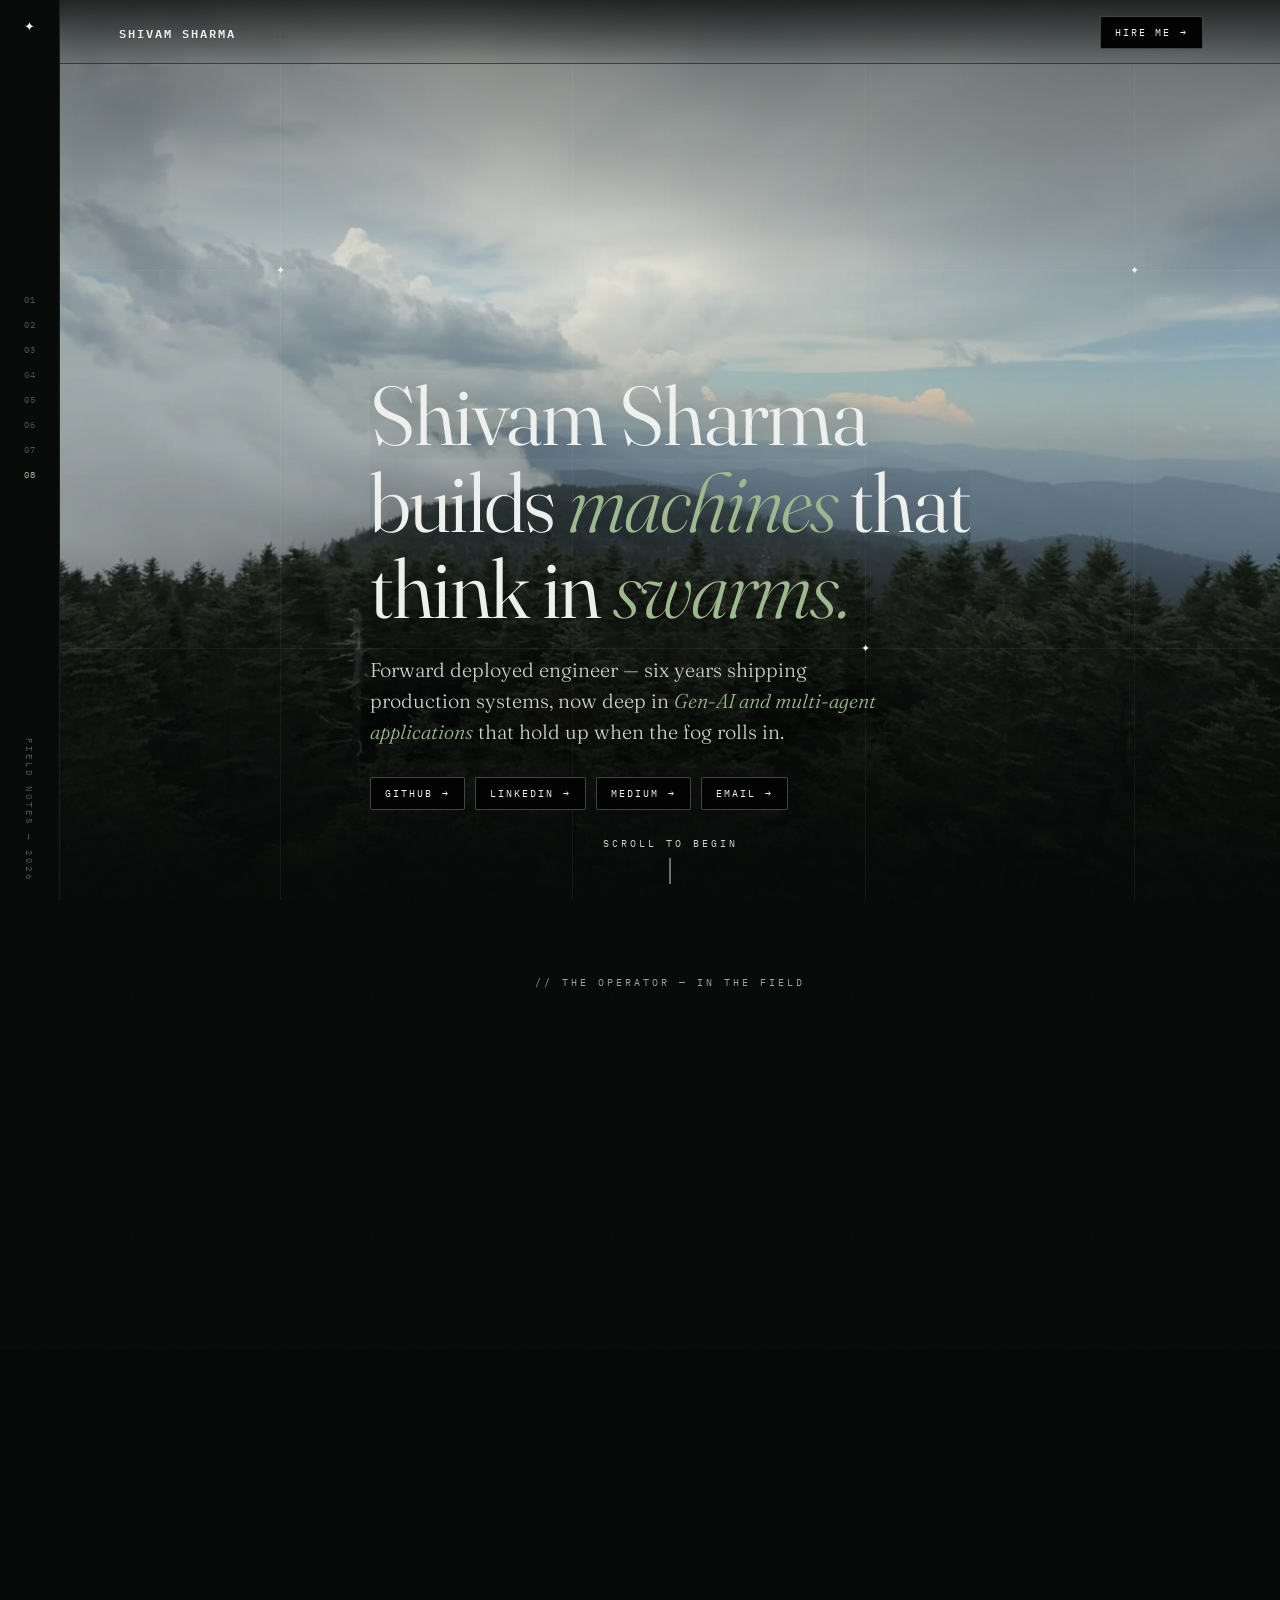
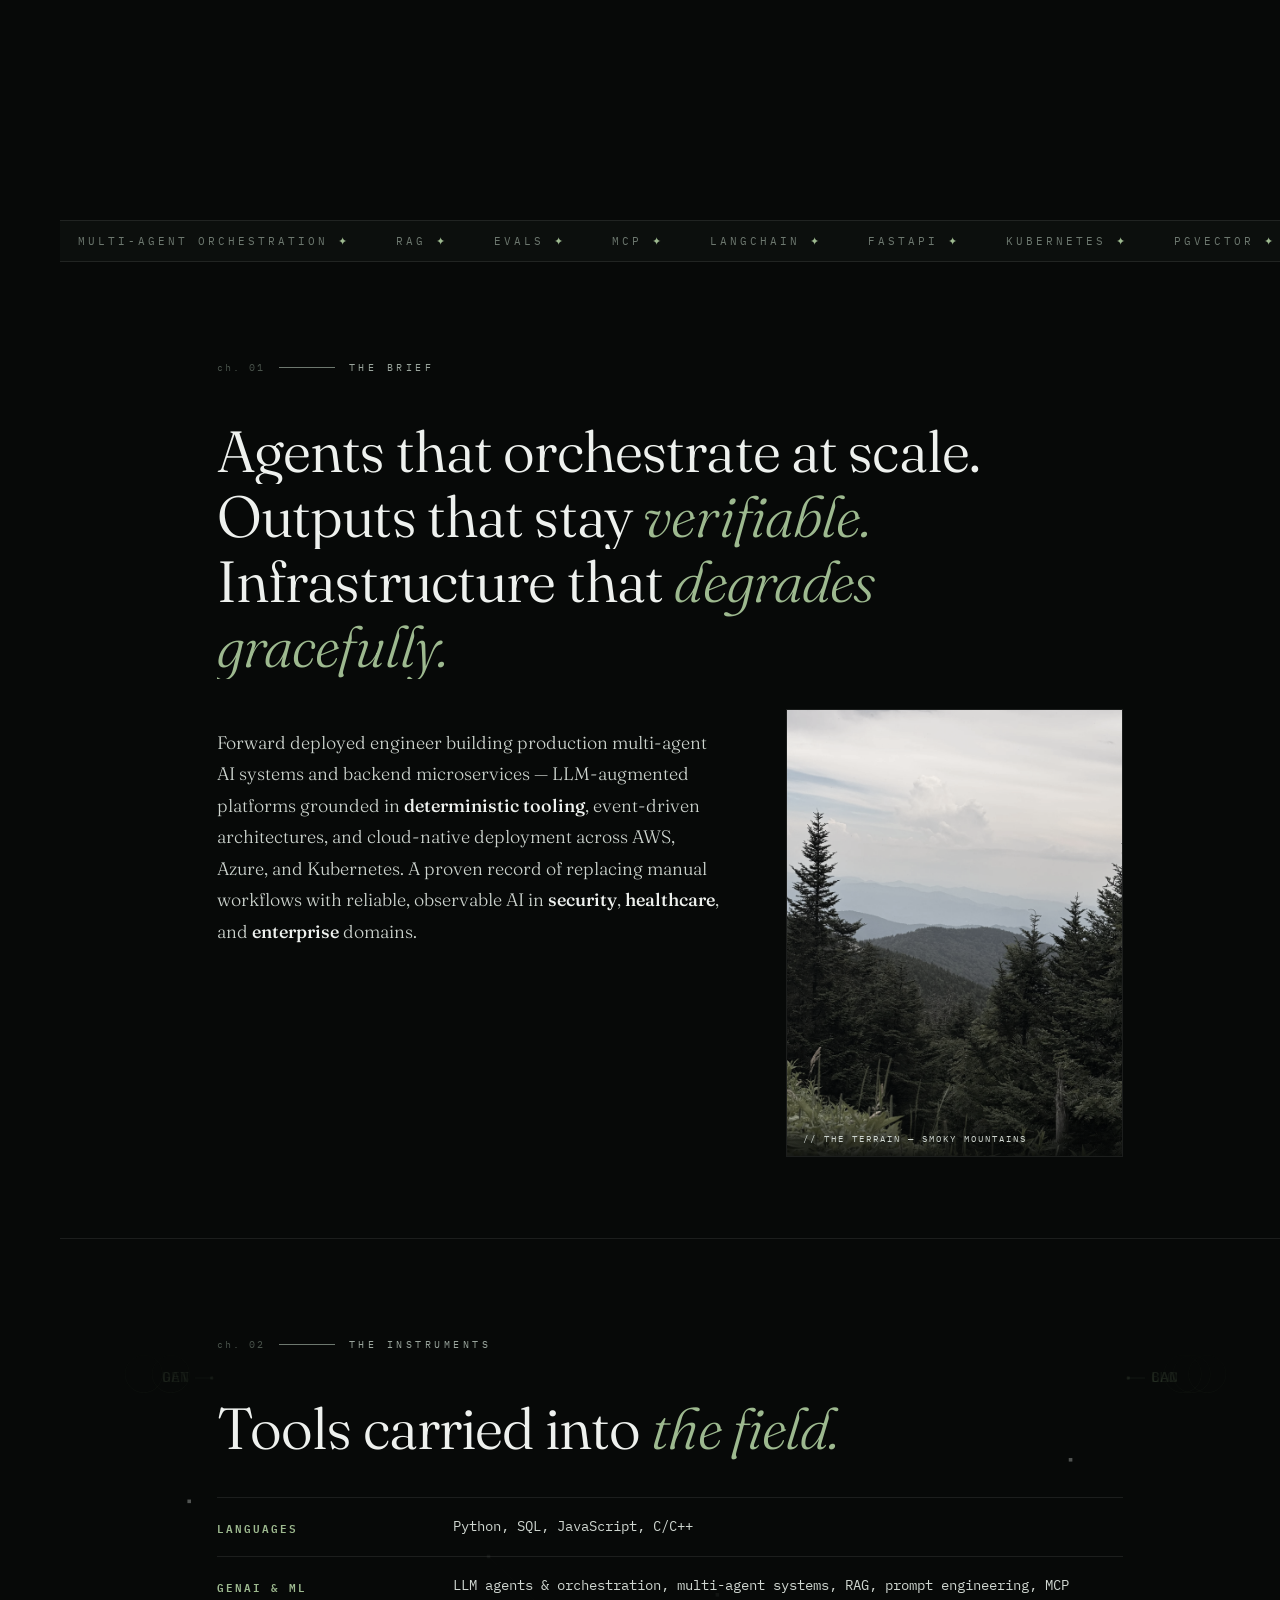
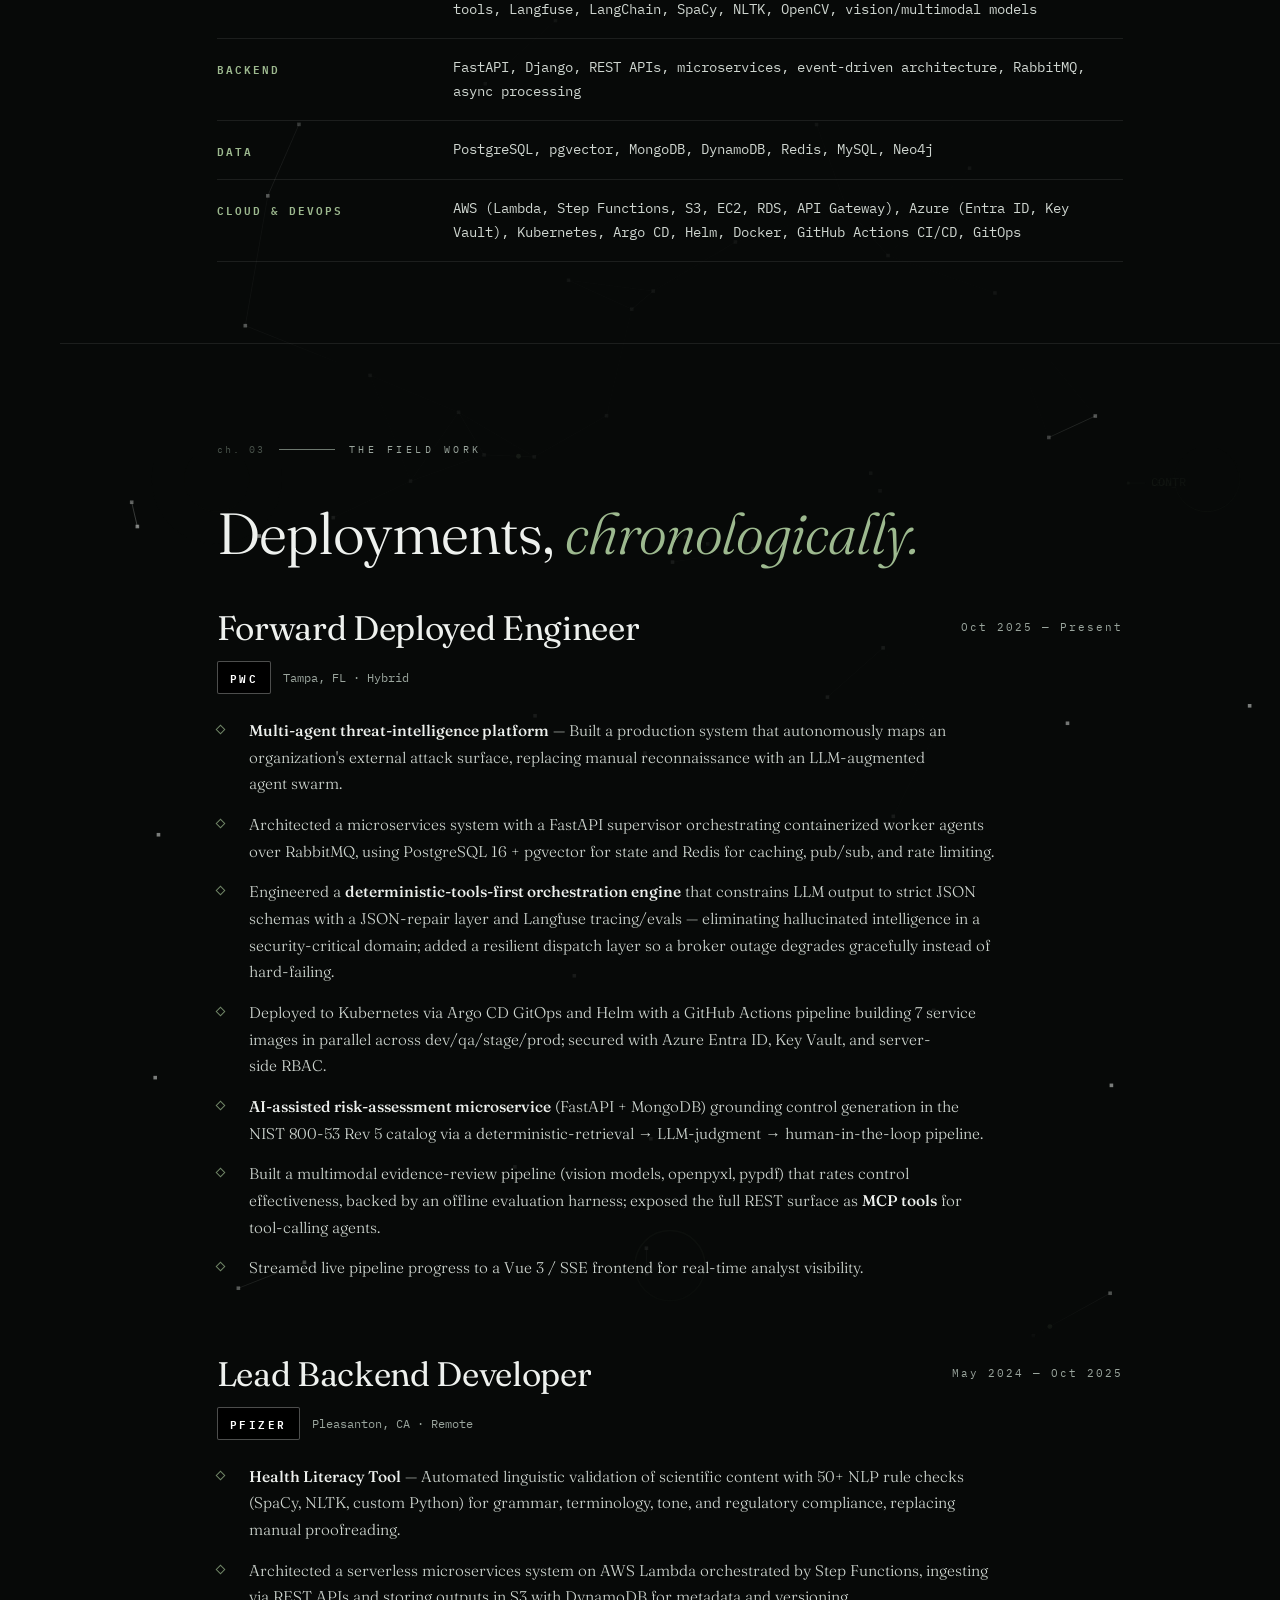
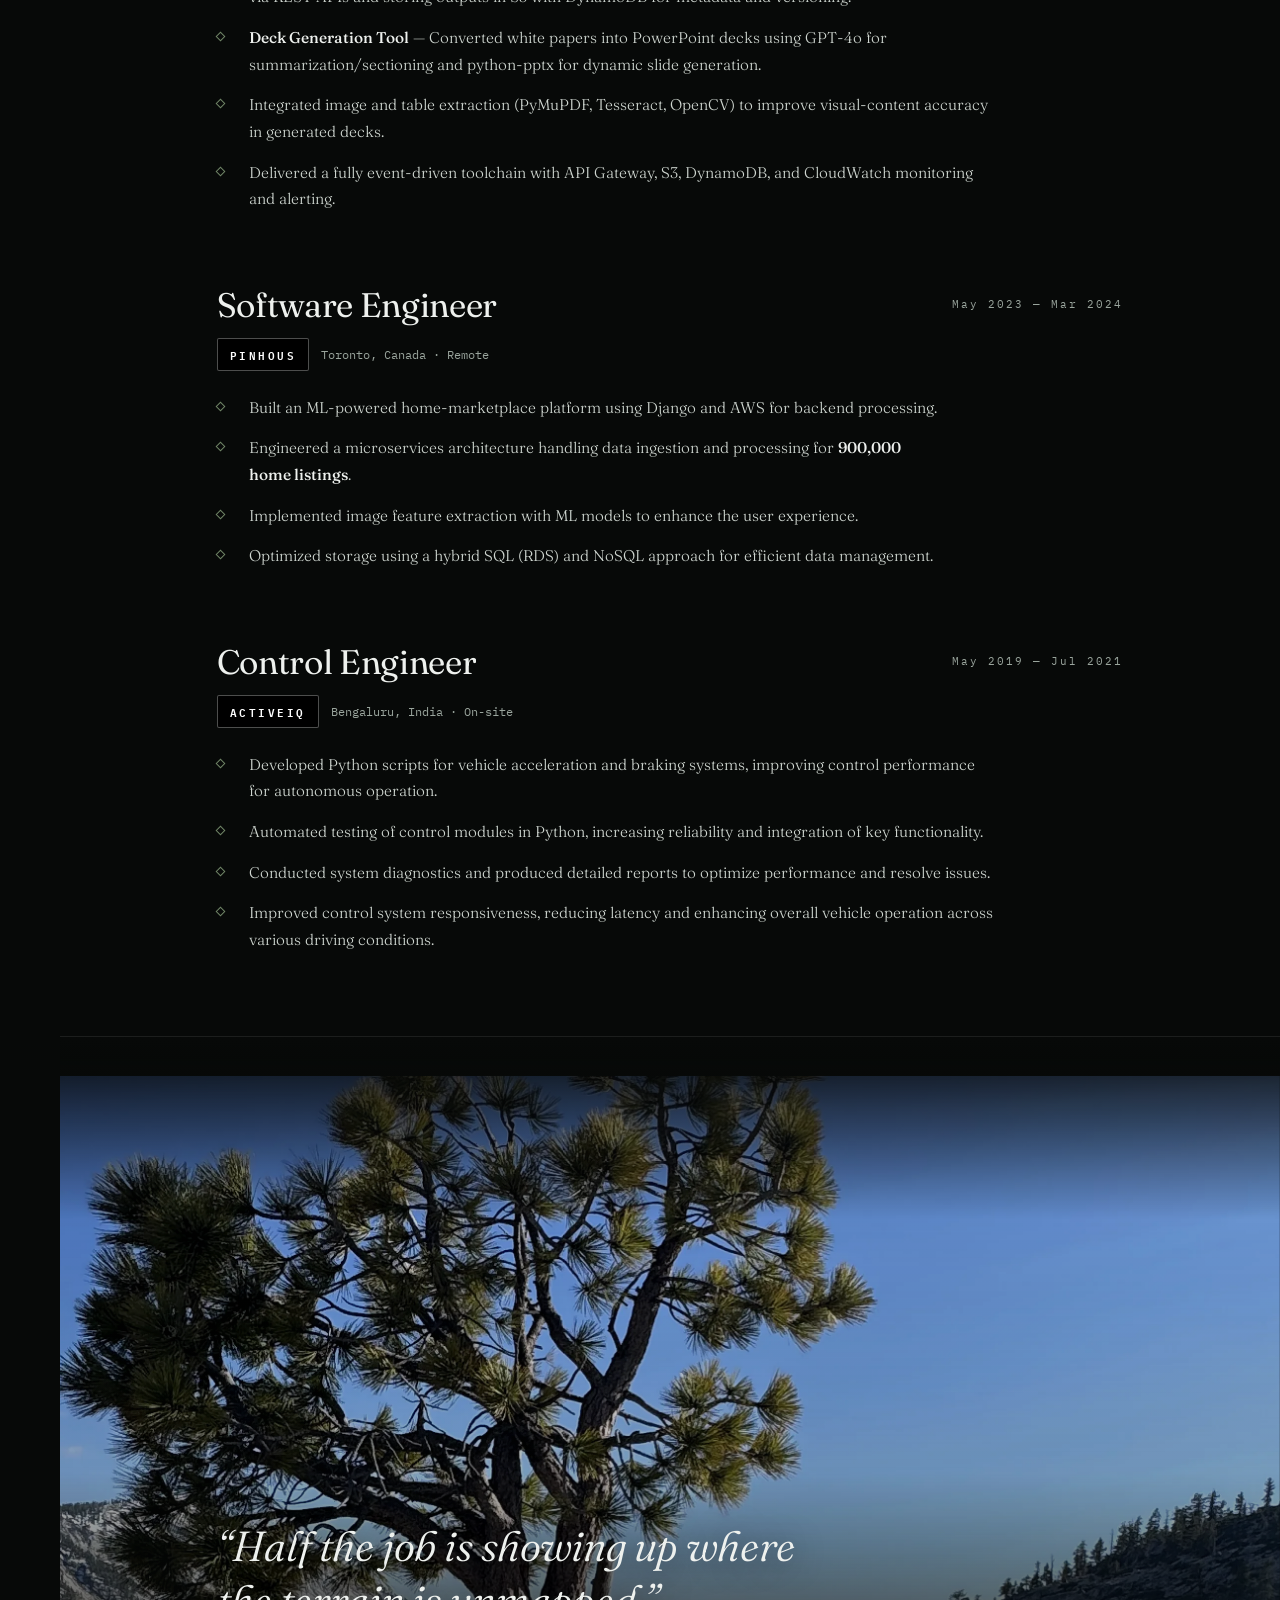
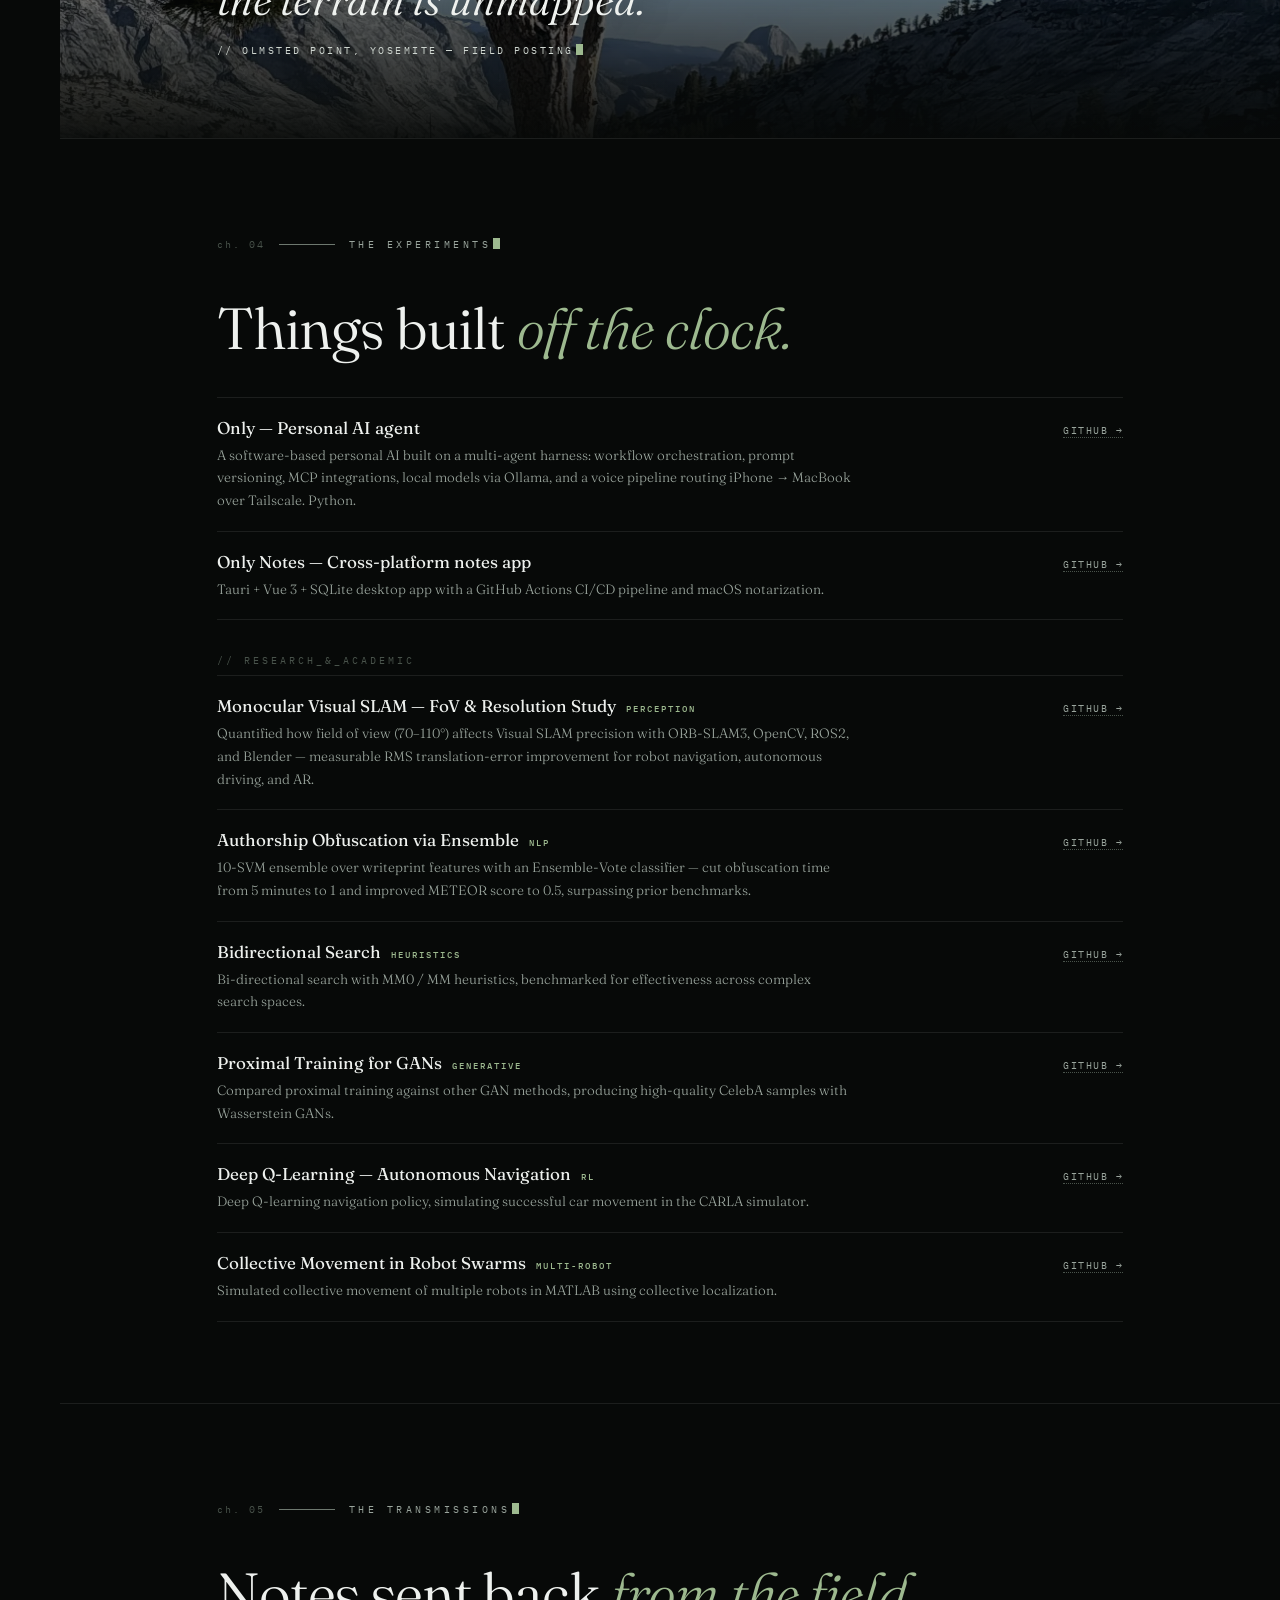
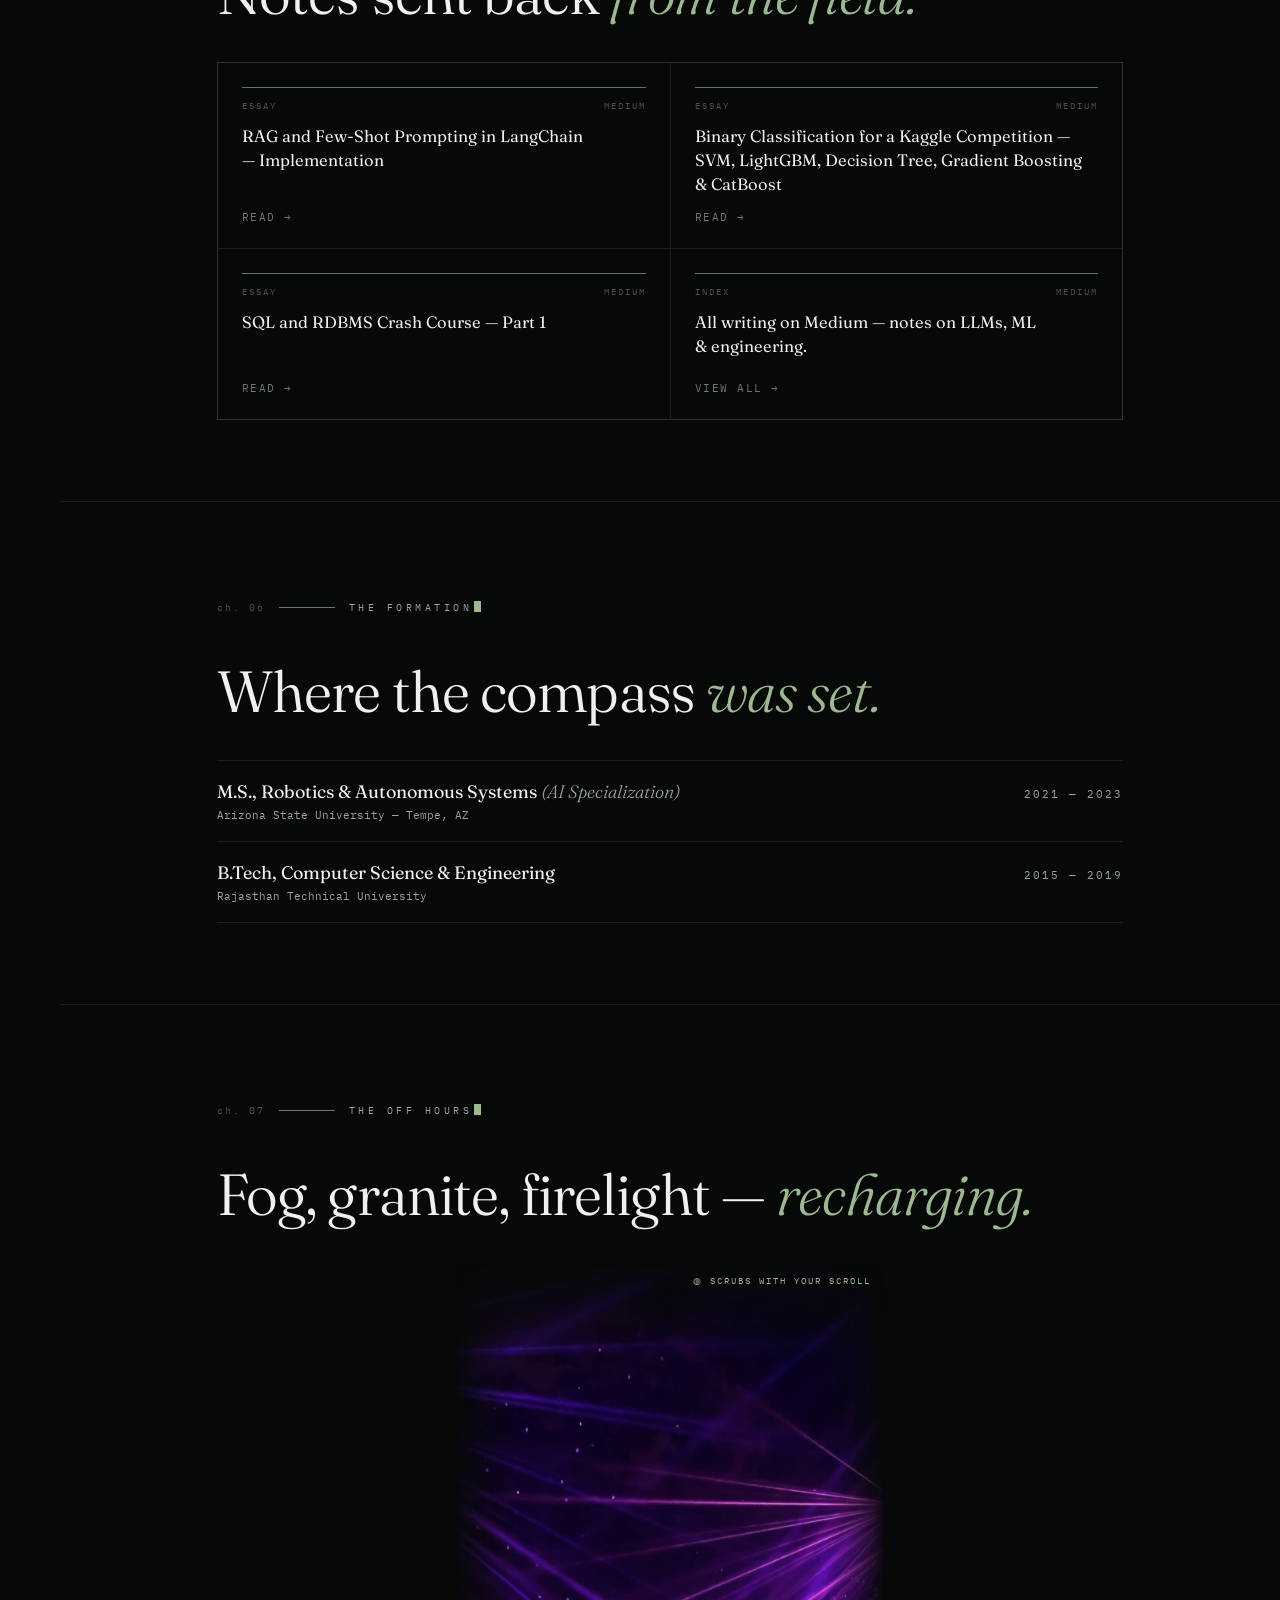
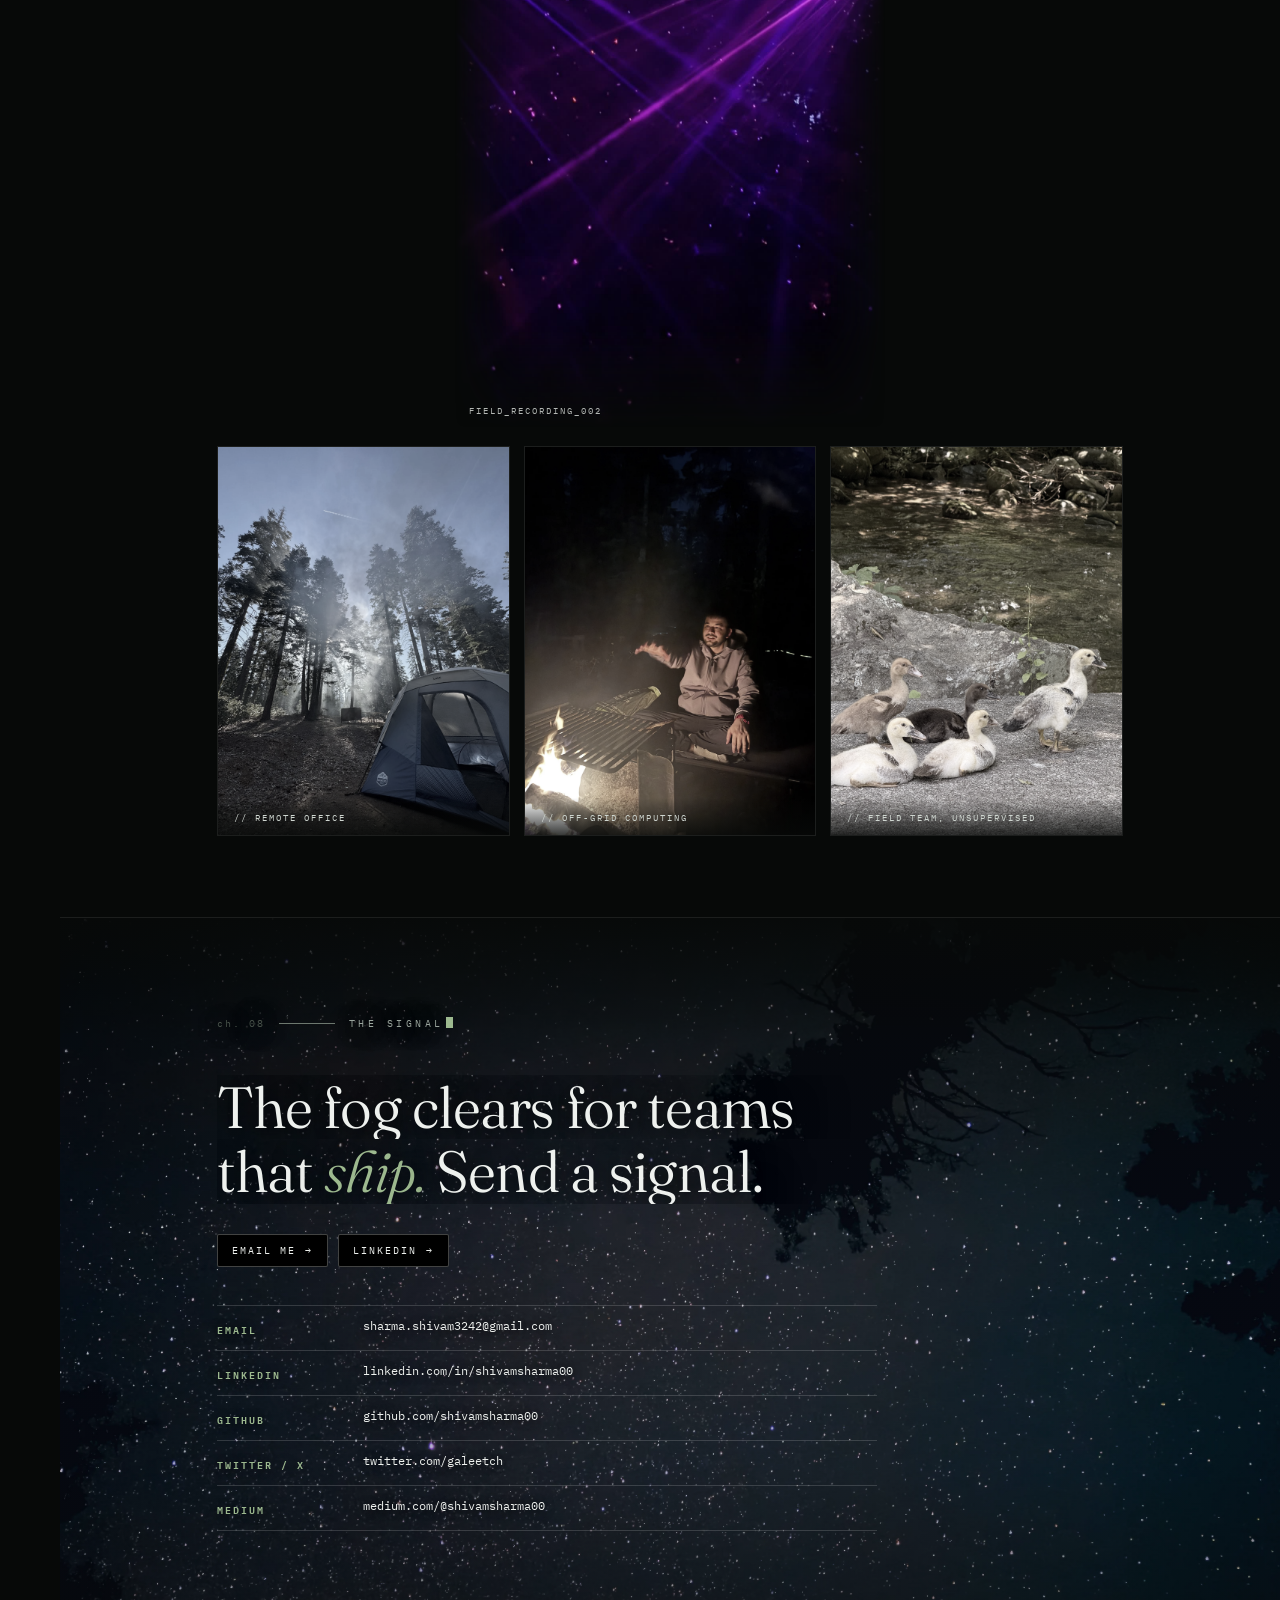
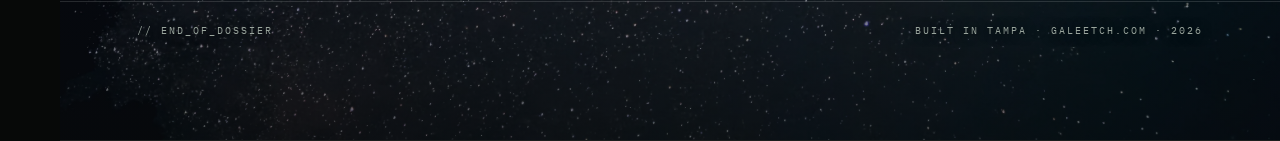
==== commit 9ff333c5: "test test" ====
--- a/index.html
+++ b/index.html
@@ -69,17 +69,39 @@
   .rail .r-tag{writing-mode:vertical-rl;font-family:var(--mono);font-size:9px;
     letter-spacing:3px;color:var(--faint);text-transform:uppercase;}
 
-  /* ---------- top nav (turns to night sky after hero) ---------- */
+  /* ---------- top nav (dissolves into a night sky after the hero) ---------- */
   nav{position:fixed;top:0;left:var(--rail);right:0;z-index:40;
     display:flex;justify-content:space-between;align-items:center;
     padding:16px var(--gutter) 14px calc(var(--gutter) - 18px);
-    border-bottom:1px solid var(--hair);overflow:hidden;
+    border-bottom:1px solid var(--hair);overflow:visible;
     background:linear-gradient(180deg,rgba(7,9,8,.72),rgba(7,9,8,.06));
-    backdrop-filter:blur(6px);-webkit-backdrop-filter:blur(6px);}
-  nav .nightsky{position:absolute;inset:0;z-index:-1;
-    background:url('assets/stars.webp') center 12%/cover no-repeat;opacity:0;
-    transition:opacity 1.2s ease;}
-  body.night nav .nightsky{opacity:.6;}
+    backdrop-filter:blur(6px);-webkit-backdrop-filter:blur(6px);
+    transition:background .9s ease,border-color .9s ease;}
+
+  /* the sky plate hangs BELOW the bar and dissolves into the page with a
+     soft, uneven edge — union of a vertical fade + three offset lobes,
+     so there is no banner / rectangle silhouette anywhere. */
+  nav .nightsky{position:absolute;left:0;right:0;top:0;height:265%;z-index:-1;
+    pointer-events:none;opacity:0;transition:opacity 1.2s ease;
+    background:
+      linear-gradient(180deg,rgba(6,9,17,.88) 0%,rgba(6,9,17,.66) 30%,
+        rgba(6,9,17,.30) 62%,rgba(6,9,17,0) 100%),
+      url('assets/stars-nav.webp') center 46%/cover no-repeat;
+    -webkit-mask-image:
+      linear-gradient(180deg,#000 0 34%,rgba(0,0,0,.56) 56%,rgba(0,0,0,0) 94%),
+      radial-gradient(50% 44% at 13% 26%,#000 6%,rgba(0,0,0,0) 100%),
+      radial-gradient(38% 56% at 40% 20%,#000 4%,rgba(0,0,0,0) 100%),
+      radial-gradient(44% 38% at 68% 30%,#000 6%,rgba(0,0,0,0) 100%),
+      radial-gradient(40% 50% at 90% 22%,#000 4%,rgba(0,0,0,0) 100%);
+    mask-image:
+      linear-gradient(180deg,#000 0 34%,rgba(0,0,0,.56) 56%,rgba(0,0,0,0) 94%),
+      radial-gradient(50% 44% at 13% 26%,#000 6%,rgba(0,0,0,0) 100%),
+      radial-gradient(38% 56% at 40% 20%,#000 4%,rgba(0,0,0,0) 100%),
+      radial-gradient(44% 38% at 68% 30%,#000 6%,rgba(0,0,0,0) 100%),
+      radial-gradient(40% 50% at 90% 22%,#000 4%,rgba(0,0,0,0) 100%);}
+  body.night nav .nightsky{opacity:1;}
+  body.night nav{background:linear-gradient(180deg,rgba(7,9,8,.30),rgba(7,9,8,0));
+    border-bottom-color:transparent;}
   .brand{font-family:var(--mono);font-size:11.5px;font-weight:600;letter-spacing:2px;
     color:var(--fog);text-transform:uppercase;}
   .brand .dim{color:var(--faint);}
@@ -201,11 +223,19 @@
   .web-ch{overflow:visible;}
   .web-bg{position:sticky;top:0;height:100vh;margin-bottom:-100vh;z-index:0;overflow:hidden;
     pointer-events:none;}
-  .web-bg canvas{position:absolute;inset:0;}
-  .web-scrim{position:absolute;inset:0;
-    background:linear-gradient(90deg,rgba(7,9,8,0) 0%,rgba(7,9,8,.88) 20%,rgba(7,9,8,.88) 66%,rgba(7,9,8,0) 88%);
-    -webkit-mask-image:linear-gradient(180deg,transparent 0,#000 10%,#000 90%,transparent 100%);
-    mask-image:linear-gradient(180deg,transparent 0,#000 10%,#000 90%,transparent 100%);}
+  /* the constellation is dimmed behind the copy with a mask on the canvas
+     itself rather than a dark overlay — that way the row labels out in the
+     margins stay at full strength and legible */
+  .web-bg canvas{position:absolute;inset:0;
+    -webkit-mask-image:
+      linear-gradient(90deg,#000 0 17%,rgba(0,0,0,.15) 23%,rgba(0,0,0,.15) 77%,#000 83% 100%),
+      linear-gradient(180deg,transparent 0,#000 9%,#000 91%,transparent 100%);
+    -webkit-mask-composite:source-in;
+    mask-image:
+      linear-gradient(90deg,#000 0 17%,rgba(0,0,0,.15) 23%,rgba(0,0,0,.15) 77%,#000 83% 100%),
+      linear-gradient(180deg,transparent 0,#000 9%,#000 91%,transparent 100%);
+    mask-composite:intersect;}
+  .web-scrim{display:none;}
   .web-fg{position:relative;z-index:2;}
 
   /* ---------- skills ---------- */
@@ -241,10 +271,10 @@
 
   /* ---------- interstitial ---------- */
   .inter{position:relative;height:78vh;min-height:460px;overflow:hidden;border-bottom:1px solid var(--hair);}
-  .inter img{position:absolute;inset:0;width:100%;height:120%;object-fit:cover;object-position:center 40%;
-    filter:saturate(.95) brightness(.86);will-change:transform;}
+  .inter img{position:absolute;inset:0;width:100%;height:120%;object-fit:cover;object-position:center 46%;
+    filter:saturate(1) brightness(.94);will-change:transform;}
   .inter .i-scrim{position:absolute;inset:0;
-    background:linear-gradient(180deg,var(--ink0) 0%,rgba(7,9,8,.14) 30%,rgba(7,9,8,.28) 70%,var(--ink0) 100%);}
+    background:linear-gradient(180deg,var(--ink0) 0%,rgba(7,9,8,.10) 26%,rgba(7,9,8,.22) 62%,rgba(7,9,8,.96) 100%);}
   .inter .i-inner{position:absolute;left:0;right:0;bottom:clamp(40px,9vh,90px);z-index:2;}
   .inter .i-quote{font-size:clamp(22px,3.4vw,42px);font-weight:330;font-style:italic;
     color:var(--fog);max-width:640px;line-height:1.3;text-shadow:0 2px 30px rgba(0,0,0,.6);}
@@ -290,8 +320,12 @@
   .edu-org{font-family:var(--mono);font-size:11px;color:var(--dim);margin-top:5px;}
   .edu-when{font-family:var(--mono);font-size:10.5px;letter-spacing:2px;color:var(--dim);}
 
-  /* ---------- off hours: film diptych + strip ---------- */
-  .diptych{display:grid;grid-template-columns:1.7fr 1fr;gap:18px;margin-top:36px;align-items:stretch;}
+  /* ---------- off hours: single field recording + strip ---------- */
+  /* width is capped so the 1080-wide source never has to be upscaled on a
+     retina screen — that is what keeps it crisp */
+  .solofilm{margin-top:36px;display:flex;justify-content:center;}
+  .solofilm .vwrap{width:min(430px,84vw);}
+  .solofilm .vwrap video{height:auto;}
   .vwrap{position:relative;overflow:hidden;background:transparent;}
   .vwrap video{display:block;width:100%;height:100%;object-fit:cover;
     -webkit-mask-image:linear-gradient(90deg,transparent,#000 14%,#000 86%,transparent),
@@ -313,12 +347,30 @@
 
   /* ---------- contact / footer ---------- */
   .outro{position:relative;overflow:hidden;border-bottom:none;}
-  .outro-img{position:absolute;inset:0;z-index:0;}
-  .outro-img img{width:100%;height:100%;object-fit:cover;object-position:center 30%;
-    filter:brightness(.88) saturate(1.05);}
+  /* the sky plate is masked, not boxed — it bleeds in from the top in two
+     uneven lobes instead of starting on a hard horizontal line */
+  .outro-img{position:absolute;inset:0;z-index:0;
+    -webkit-mask-image:
+      linear-gradient(180deg,rgba(0,0,0,0) 0%,#000 14%,#000 100%),
+      radial-gradient(58% 26% at 24% 3%,#000 10%,rgba(0,0,0,0) 100%),
+      radial-gradient(46% 20% at 72% 1%,#000 8%,rgba(0,0,0,0) 100%);
+    mask-image:
+      linear-gradient(180deg,rgba(0,0,0,0) 0%,#000 14%,#000 100%),
+      radial-gradient(58% 26% at 24% 3%,#000 10%,rgba(0,0,0,0) 100%),
+      radial-gradient(46% 20% at 72% 1%,#000 8%,rgba(0,0,0,0) 100%);}
+  .outro-img img{width:100%;height:100%;object-fit:cover;object-position:center 42%;}
   .outro-scrim{position:absolute;inset:0;z-index:1;
-    background:linear-gradient(180deg,var(--ink0) 0%,rgba(7,9,8,.42) 45%,rgba(7,9,8,.66) 100%);}
+    background:linear-gradient(180deg,rgba(7,9,8,.94) 0%,rgba(7,9,8,.46) 15%,
+      rgba(7,9,8,.14) 38%,rgba(7,9,8,.20) 66%,rgba(7,9,8,.62) 100%);}
   .outro .wrap{position:relative;z-index:2;}
+  .outro h2.big,.outro .ch-label .txt,.outro .ch-label .no{
+    text-shadow:0 2px 26px rgba(0,0,0,.8),0 0 60px rgba(0,0,0,.55);}
+  .outro .crow{border-top-color:rgba(238,241,238,.16);}
+  .outro .crow:last-child{border-bottom-color:rgba(238,241,238,.16);}
+  .outro .ck{color:var(--moss);text-shadow:0 1px 10px rgba(0,0,0,.85);}
+  .outro .cv a{color:var(--fog);text-shadow:0 1px 10px rgba(0,0,0,.85);}
+  .outro footer{color:var(--dim);text-shadow:0 1px 12px rgba(0,0,0,.9);
+    border-top-color:rgba(238,241,238,.14);}
   .contact-rows{margin-top:38px;max-width:660px;}
   .crow{display:grid;grid-template-columns:130px 1fr;gap:16px;font-family:var(--mono);
     font-size:12px;padding:12px 0;border-top:1px solid var(--hair);}
@@ -345,8 +397,7 @@
     .job-when{padding-top:0;}
     .brief-grid{grid-template-columns:1fr;}
     .brief-grid .figure{max-width:420px;}
-    .diptych{grid-template-columns:1fr;}
-    .vwrap.tall{min-height:0;max-height:70vh;}
+    .solofilm .vwrap{width:min(360px,80vw);}
     .strip{grid-template-columns:1fr;}
     .strip .figure img{aspect-ratio:4/3;}
     #stack{height:240vh;}
@@ -403,8 +454,8 @@
         <source src="assets/hero.mp4" type="video/mp4">
       </video>
     </div>
-    <div class="hero-night" id="heronight"><img src="assets/stars.webp" alt=""
-      onerror="this.onerror=null;this.src='assets/stars.jpg'"></div>
+    <div class="hero-night" id="heronight"><img src="assets/stars-hero.webp" alt=""
+      onerror="this.onerror=null;this.src='assets/stars-hero.jpg'"></div>
     <div class="hero-scrim"></div>
     <div class="hero-grid" id="herogrid"></div>
     <div class="hero-inner wrap">
@@ -690,14 +741,8 @@
     <div class="wrap">
       <div class="ch-label"><span class="no">ch. 07</span><span class="rule"></span><span class="txt" data-type="the off hours"></span></div>
       <h2 class="big rv">Fog, granite, firelight — <span class="ital">recharging.</span></h2>
-      <div class="diptych rv d1">
+      <div class="solofilm rv d1">
         <div class="vwrap">
-          <video id="film" muted loop playsinline preload="none" poster="assets/film-poster.jpg"
-            data-src="assets/film.mp4"></video>
-          <span class="f-cap">field_recording_001 — light through the trees</span>
-          <span class="f-rec">rec</span>
-        </div>
-        <div class="vwrap tall">
           <video id="scrubv" muted playsinline preload="auto" poster="assets/scrub-poster.jpg">
             <source src="assets/scrub.mp4" type="video/mp4">
           </video>
@@ -730,7 +775,7 @@
 
   <!-- ============ CH 08 SIGNAL / CONTACT ============ -->
   <section class="ch outro" id="signal">
-    <div class="outro-img"><img src="assets/stars.webp" alt=""
+    <div class="outro-img"><img src="assets/stars.webp" alt="" loading="lazy"
       onerror="this.onerror=null;this.src='assets/stars.jpg'"></div>
     <div class="outro-scrim"></div>
     <div class="wrap">
@@ -963,21 +1008,6 @@
     });
   },{threshold:0.25});
   document.querySelectorAll('section.ch').forEach(function(s){ io3.observe(s); });
-
-  /* ---------- lazy film loop ---------- */
-  (function(){
-    var v=document.getElementById('film');
-    if(!v) return;
-    var vio=new IntersectionObserver(function(ents){
-      ents.forEach(function(e){
-        if(e.isIntersecting){
-          if(!v.src){ v.src=v.getAttribute('data-src'); }
-          v.play().catch(function(){});
-        } else { v.pause(); }
-      });
-    },{threshold:0.15,rootMargin:'200px 0px'});
-    vio.observe(v);
-  })();
 
   /* ================= WEB (agent constellation) ================= */
   function WebBG(canvas){
@@ -1062,27 +1092,73 @@
         ctx.fillStyle=fog(mode==='collapse'?0.5:0.32);
         ctx.fillRect(n.x-1.8,n.y-1.8,3.6,3.6);
       });
-      /* bursts: converge + ring + ghost label */
+      /* ---- labels: pinned to the row / job they belong to ----
+         Position is recomputed every frame from the anchor element's live
+         rect, so the label rides along with its row while the page scrolls
+         instead of being dropped at a random spot in the pinned canvas.
+         It also holds for as long as the row is on screen, so every label
+         is actually readable. */
+      var hostRect=holder.getBoundingClientRect();
+      var vh=window.innerHeight||H;
       bursts=bursts.filter(function(bu){
-        var bt=t-bu.s;
-        if(bt>2.6) return false;
-        if(bt<0.5){
+        var live=bu.el.getBoundingClientRect();
+        var visible = mode!=='collapse' && live.bottom>10 && live.top<vh-10;
+        if(visible && !bu.wasVisible){ bu.enterT=t; }      /* replay on re-entry */
+        bu.wasVisible=visible;
+        bu.a += ((visible?1:0)-bu.a)*0.07;
+        if(!visible && bu.a<0.015){ if(mode==='collapse') return false; return true; }
+
+        var anc=bu.anchor.getBoundingClientRect();
+        var y=clamp(anc.top+anc.height/2-hostRect.top, 40, H-40);
+        var bt=t-bu.enterT;
+        var a=bu.a;
+
+        /* pick the margin beside the text column; never paint over the copy */
+        var gapR=hostRect.right-live.right, gapL=live.left-hostRect.left;
+        var pad=28, base=W<1180?13:15, side=bu.side, align, x, room;
+        if(side==='r' && gapR-pad>44){ align='left';  x=live.right-hostRect.left+pad; room=gapR-pad-10; }
+        else if(gapL-pad>44){        align='right'; x=live.left -hostRect.left-pad; room=gapL-pad-10; }
+        else if(gapR-pad>44){        align='left';  x=live.right-hostRect.left+pad; room=gapR-pad-10; }
+        else { room=0; }
+
+        var txt=bu.label.toUpperCase(), fs=base, tw=0;
+        if(room>0){
+          ctx.font='500 '+fs+'px "IBM Plex Mono", monospace';
+          tw=ctx.measureText(txt).width;
+          if(tw>room){ fs=Math.max(9,Math.floor(fs*room/tw)); ctx.font='500 '+fs+'px "IBM Plex Mono", monospace';
+                       tw=ctx.measureText(txt).width; }
+          if(tw>room) room=0;                       /* still won't fit — drop the text */
+        }
+
+        /* anchor point the swarm reacts to: the margin slot, or the row edge */
+        var ax = room>0 ? (align==='left'? x+tw*0.5 : x-tw*0.5)
+                        : (side==='r'? Math.min(W-24, live.right-hostRect.left) : Math.max(24, live.left-hostRect.left));
+        var ay = y-4;
+
+        if(bt<0.6){
           nodes.slice(bu.k,bu.k+9).forEach(function(n){
-            n.hx+=(bu.x-n.x)*0.012; n.hy+=(bu.y-n.y)*0.012;
+            n.hx+=(ax-n.x)*0.012; n.hy+=(ay-n.y)*0.012;
           });
         }
-        var rr=bt*150, ra=Math.max(0,0.32-bt*0.14);
-        ctx.lineWidth=1;ctx.strokeStyle=moss(ra);
-        ctx.beginPath();ctx.arc(bu.x,bu.y,rr,0,6.2832);ctx.stroke();
-        var chars=Math.min(bu.label.length,Math.floor(bt/0.045));
-        var str=bu.label.slice(0,chars);
-        var la=bt<1.8?0.5:Math.max(0,0.5-(bt-1.8)*0.7);
-        ctx.font='600 clamp(16px,2vw,24px) "IBM Plex Mono", monospace';
-        ctx.font=(W<700?15:22)+'px "IBM Plex Mono", monospace';
-        ctx.textAlign=bu.x>W/2?'right':'left';
-        ctx.fillStyle=moss(la);
-        ctx.fillText(str.toUpperCase(),bu.x,bu.y-14);
-        ctx.textAlign='left';
+        /* one expanding ring on entry */
+        if(bt<1.7){
+          ctx.lineWidth=1;ctx.strokeStyle=moss(Math.max(0,0.30-bt*0.18)*a);
+          ctx.beginPath();ctx.arc(ax,ay,bt*140,0,6.2832);ctx.stroke();
+        }
+        if(room>0){
+          var chars=Math.min(txt.length,Math.floor(Math.max(0,bt)/0.042));
+          /* leader tick from the copy edge out to the label */
+          var e0=align==='left'? live.right-hostRect.left+5 : live.left-hostRect.left-5;
+          var e1=align==='left'? x-6 : x+6;
+          ctx.lineWidth=1;ctx.strokeStyle=moss(0.30*a);
+          ctx.beginPath();ctx.moveTo(e0,y);ctx.lineTo(e1,y);ctx.stroke();
+          ctx.fillStyle=moss(0.5*a);ctx.fillRect(e0-1.5,y-1.5,3,3);
+          ctx.textAlign=align;ctx.textBaseline='middle';
+          ctx.font='500 '+fs+'px "IBM Plex Mono", monospace';
+          ctx.fillStyle=moss(0.82*a);
+          ctx.fillText(txt.slice(0,chars),x,y);
+          ctx.textAlign='left';ctx.textBaseline='alphabetic';
+        }
         return true;
       });
       /* collapse ghost text */
@@ -1104,10 +1180,12 @@
       }
       raf=requestAnimationFrame(frame);
     }
-    this.burst=function(label,side){
+    this.burst=function(label,el,anchor,side){
       if(!W) resize();
-      bursts.push({label:label,x:side==='r'?W*0.80:W*0.16,y:H*(0.32+Math.random()*0.36),
-        s:performance.now()/1000,k:Math.floor(Math.random()*(N-9))});
+      var now=performance.now()/1000;
+      bursts.push({label:label,el:el,anchor:anchor||el,side:side,
+        s:now,enterT:now,a:0,wasVisible:false,
+        k:Math.floor(Math.random()*(N-9))});
     };
     this.collapse=function(){
       if(mode==='collapse') return;
@@ -1133,7 +1211,7 @@
     });
   }
 
-  /* skill rows: web burst + typed key */
+  /* skill rows + jobs: register a label that stays pinned to its own row */
   var sideFlip=false;
   var ioW=new IntersectionObserver(function(entries){
     entries.forEach(function(e){
@@ -1144,8 +1222,9 @@
       var host=el.closest('.web-ch');
       var w=host?webs[host.id]:null;
       sideFlip=!sideFlip;
-      if(w) w.burst(label, sideFlip?'r':'l');
-      if(w && el.hasAttribute('data-web-last')) setTimeout(function(){ w.collapse(); }, 2600);
+      /* a job is tall — track its heading so the label sits next to the title */
+      var anchor=el.querySelector('.job-head')||el;
+      if(w) w.burst(label, el, anchor, sideFlip?'r':'l');
       var k=el.querySelector('[data-typek]');
       if(k && !k.dataset.typed){
         k.dataset.typed='1';
@@ -1154,8 +1233,19 @@
       el.classList.add('in');
       el.querySelectorAll('.rv,.ln').forEach(function(r){ r.classList.add('in'); });
     });
-  },{threshold:0.35,rootMargin:'0px 0px -12% 0px'});
+  },{threshold:0.2,rootMargin:'0px 0px -8% 0px'});
   document.querySelectorAll('.skill-row[data-web], .job[data-web]').forEach(function(el){ ioW.observe(el); });
+
+  /* the swarm only stands down once the last deployment is actually read */
+  (function(){
+    var end=document.getElementById('webend');
+    if(!end || !webs.fieldwork) return;
+    new IntersectionObserver(function(ents,obs){
+      ents.forEach(function(e){
+        if(e.isIntersecting){ webs.fieldwork.collapse(); obs.disconnect(); }
+      });
+    },{threshold:0,rootMargin:'0px 0px -52% 0px'}).observe(end);
+  })();
 
   /* ---------- smooth anchors ---------- */
   document.querySelectorAll('a[href^="#"]').forEach(function(a){
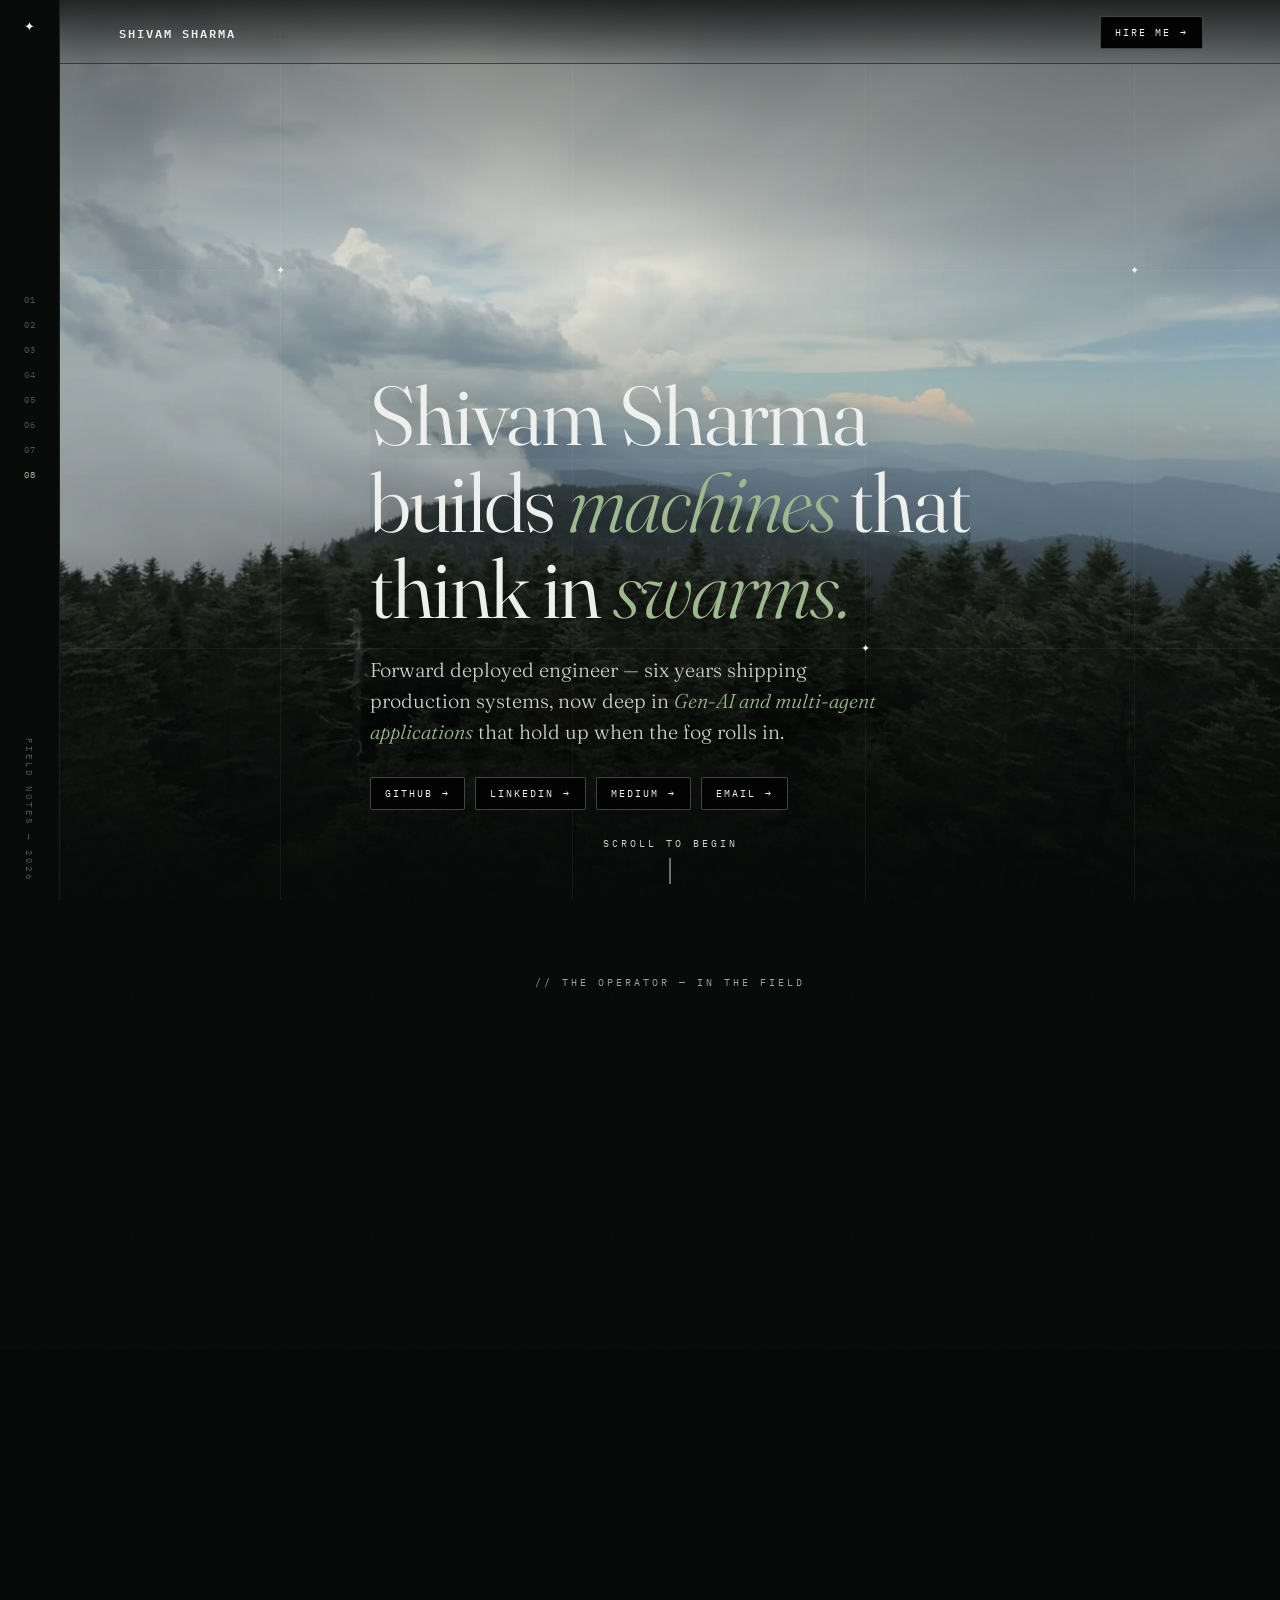
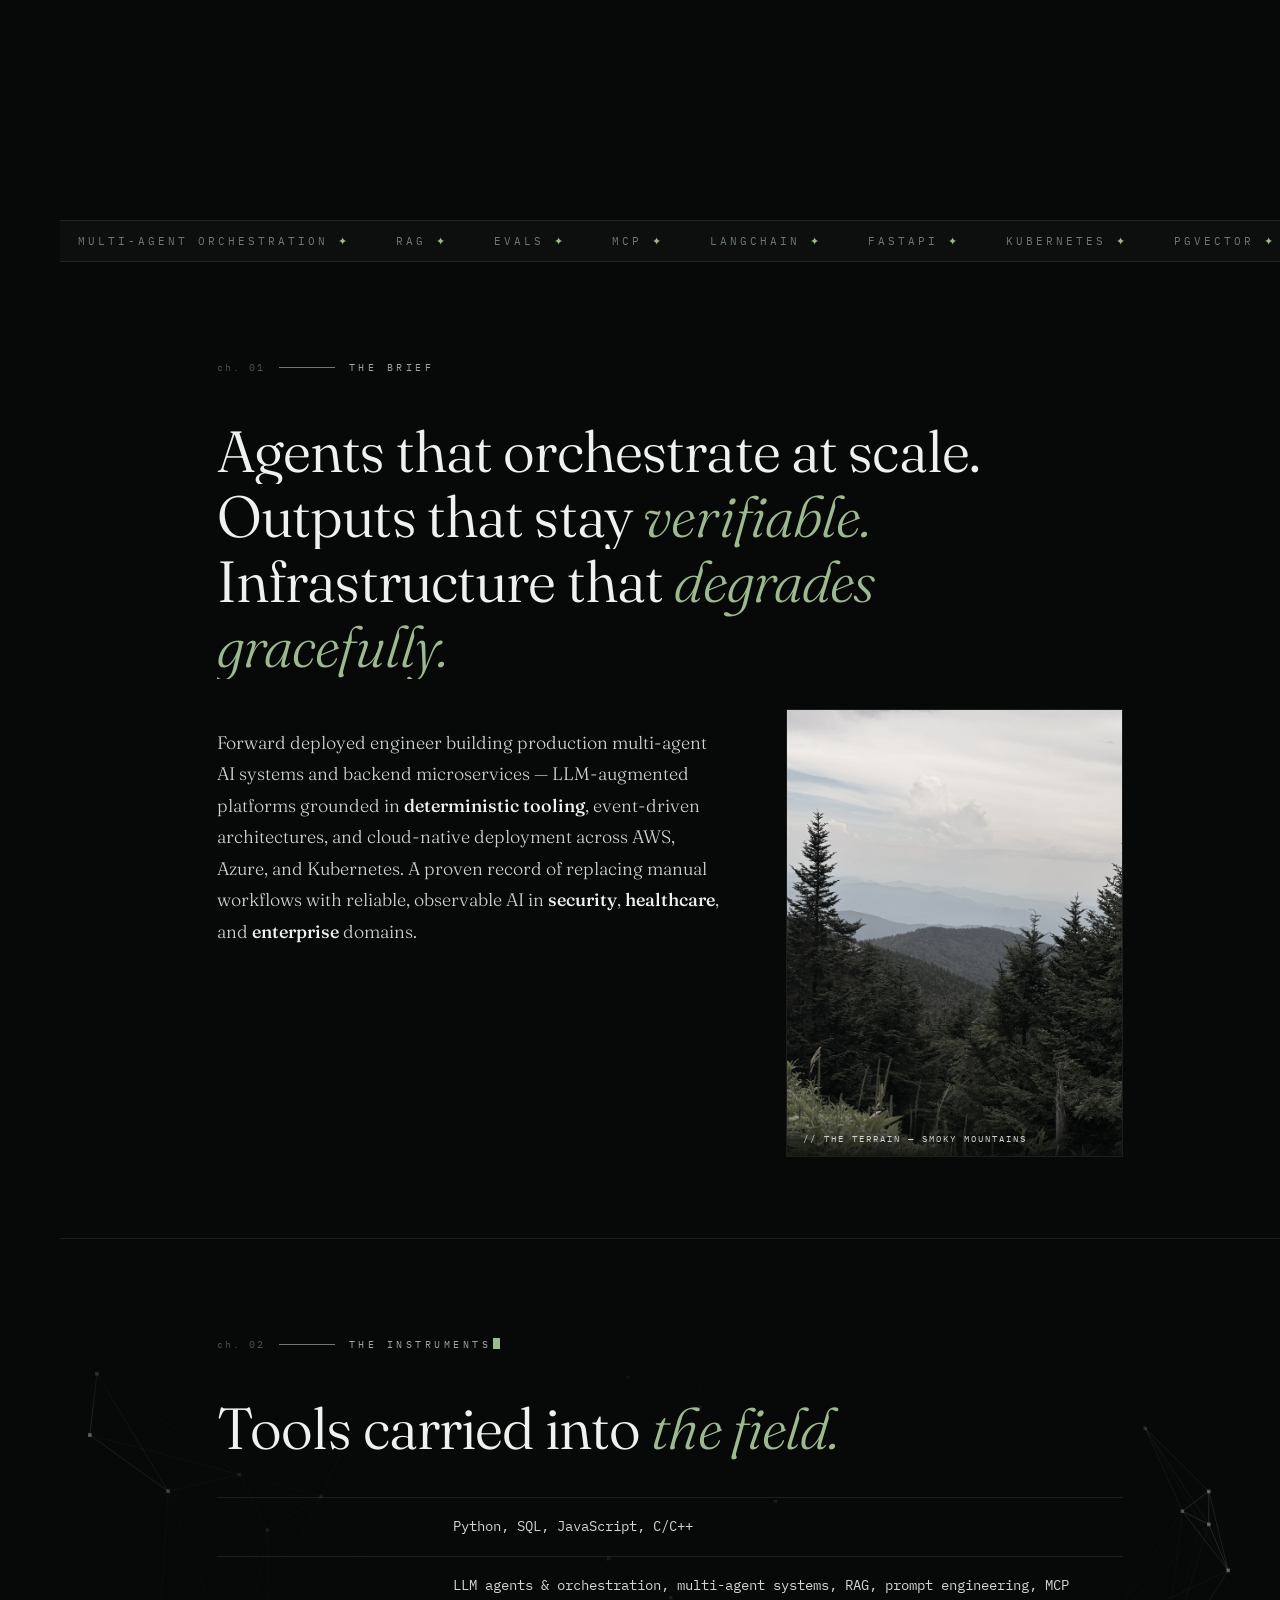
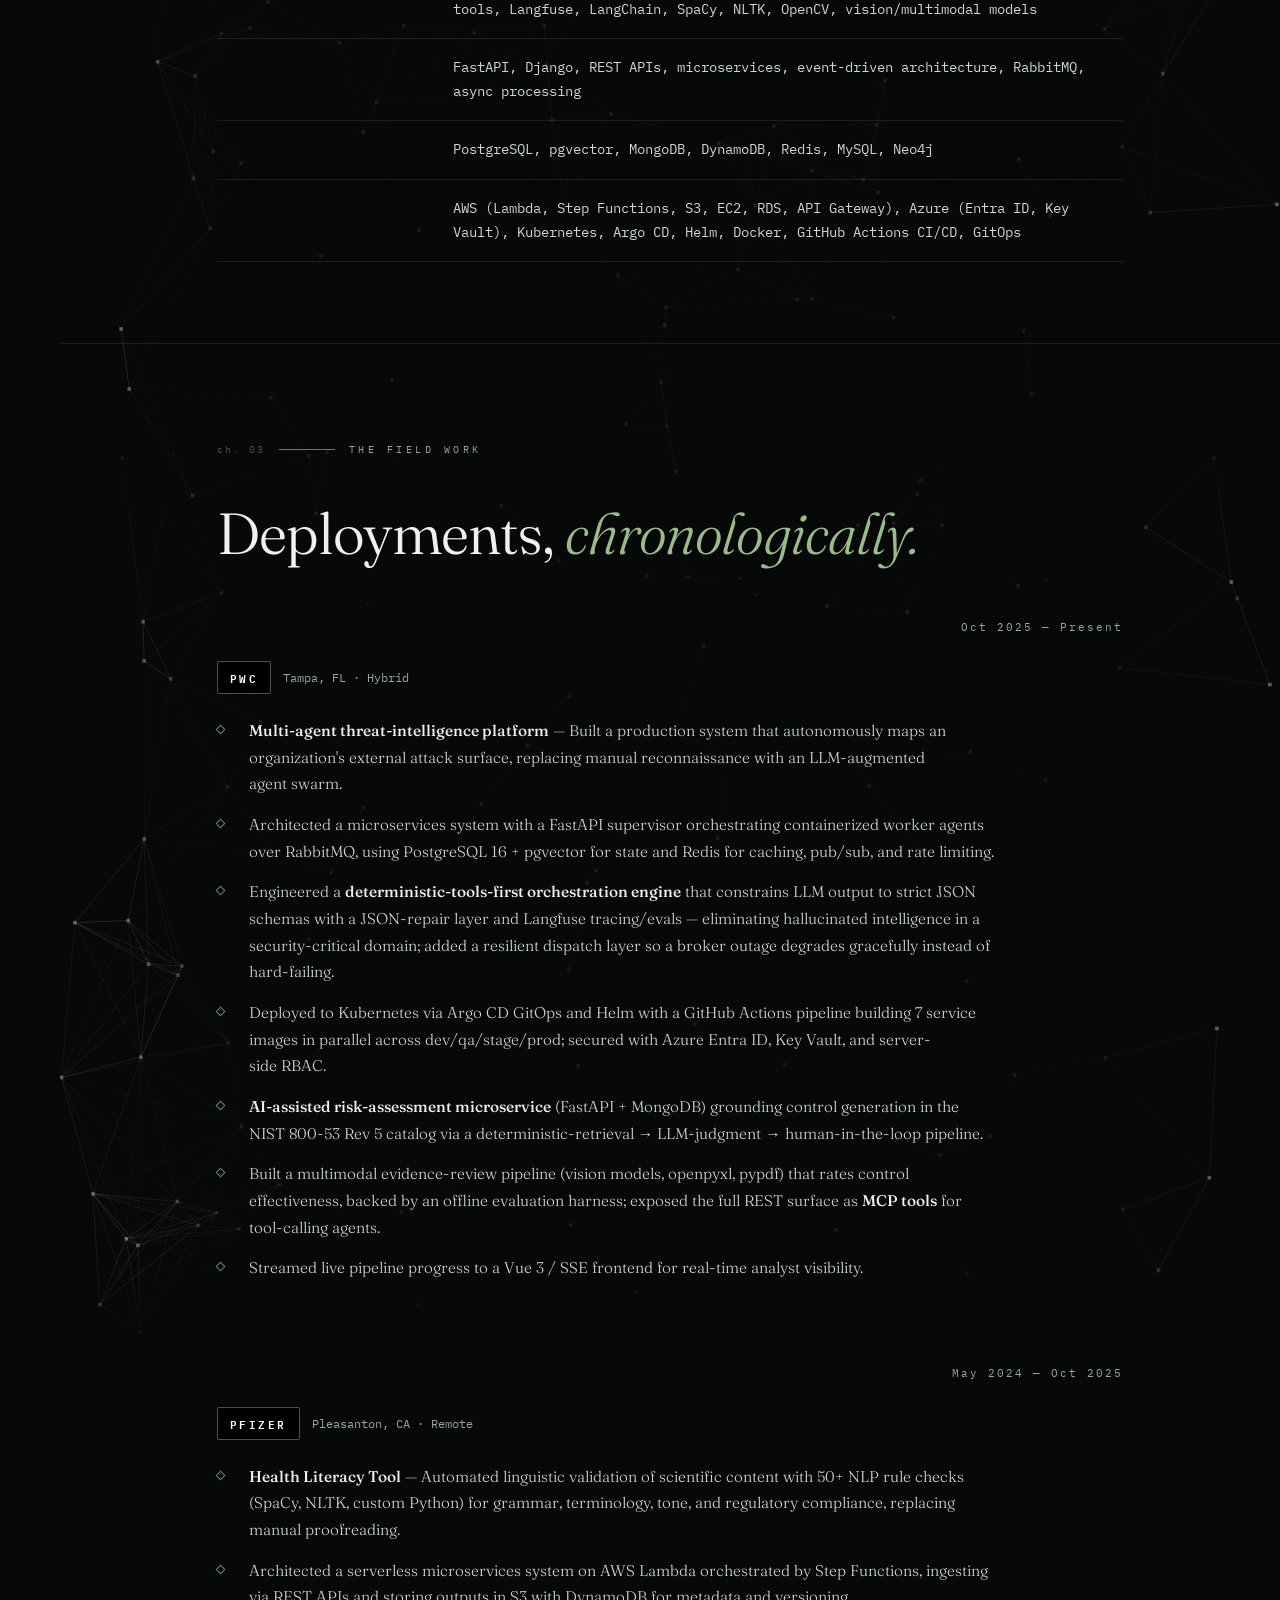
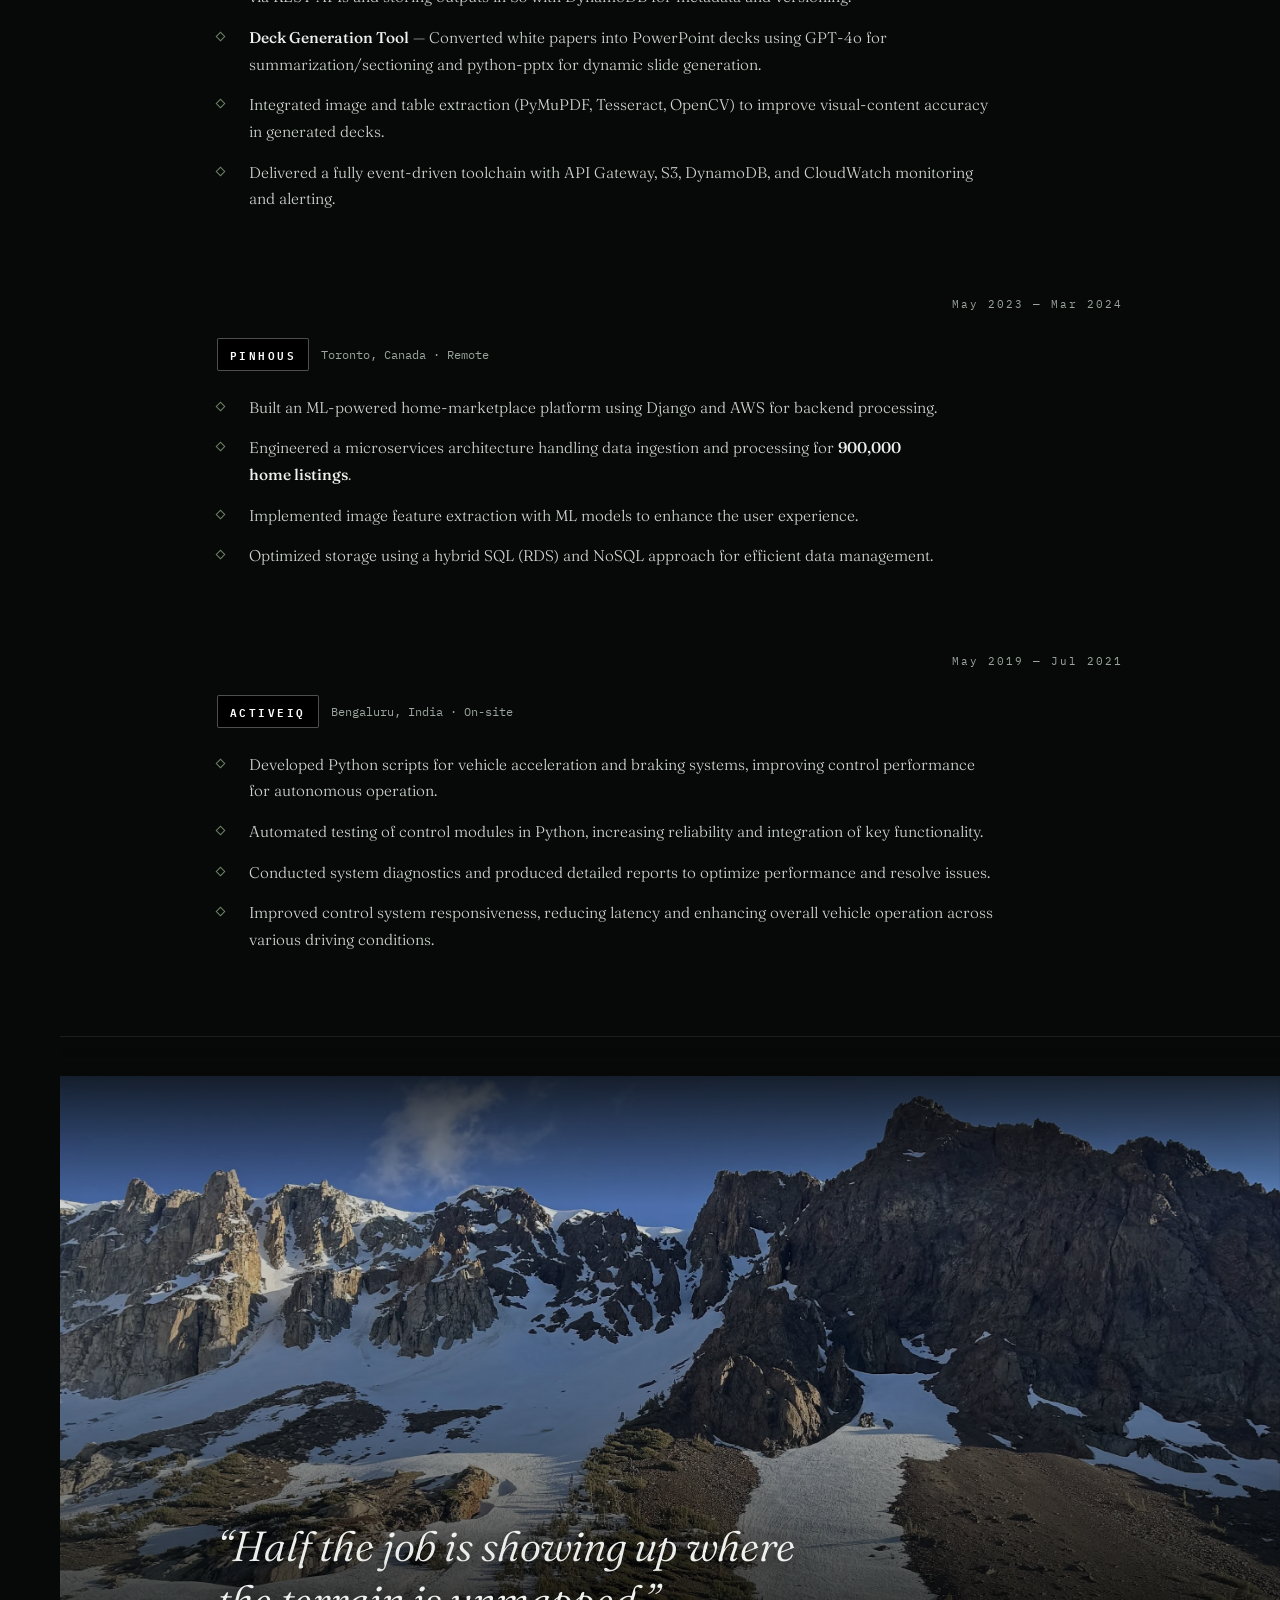
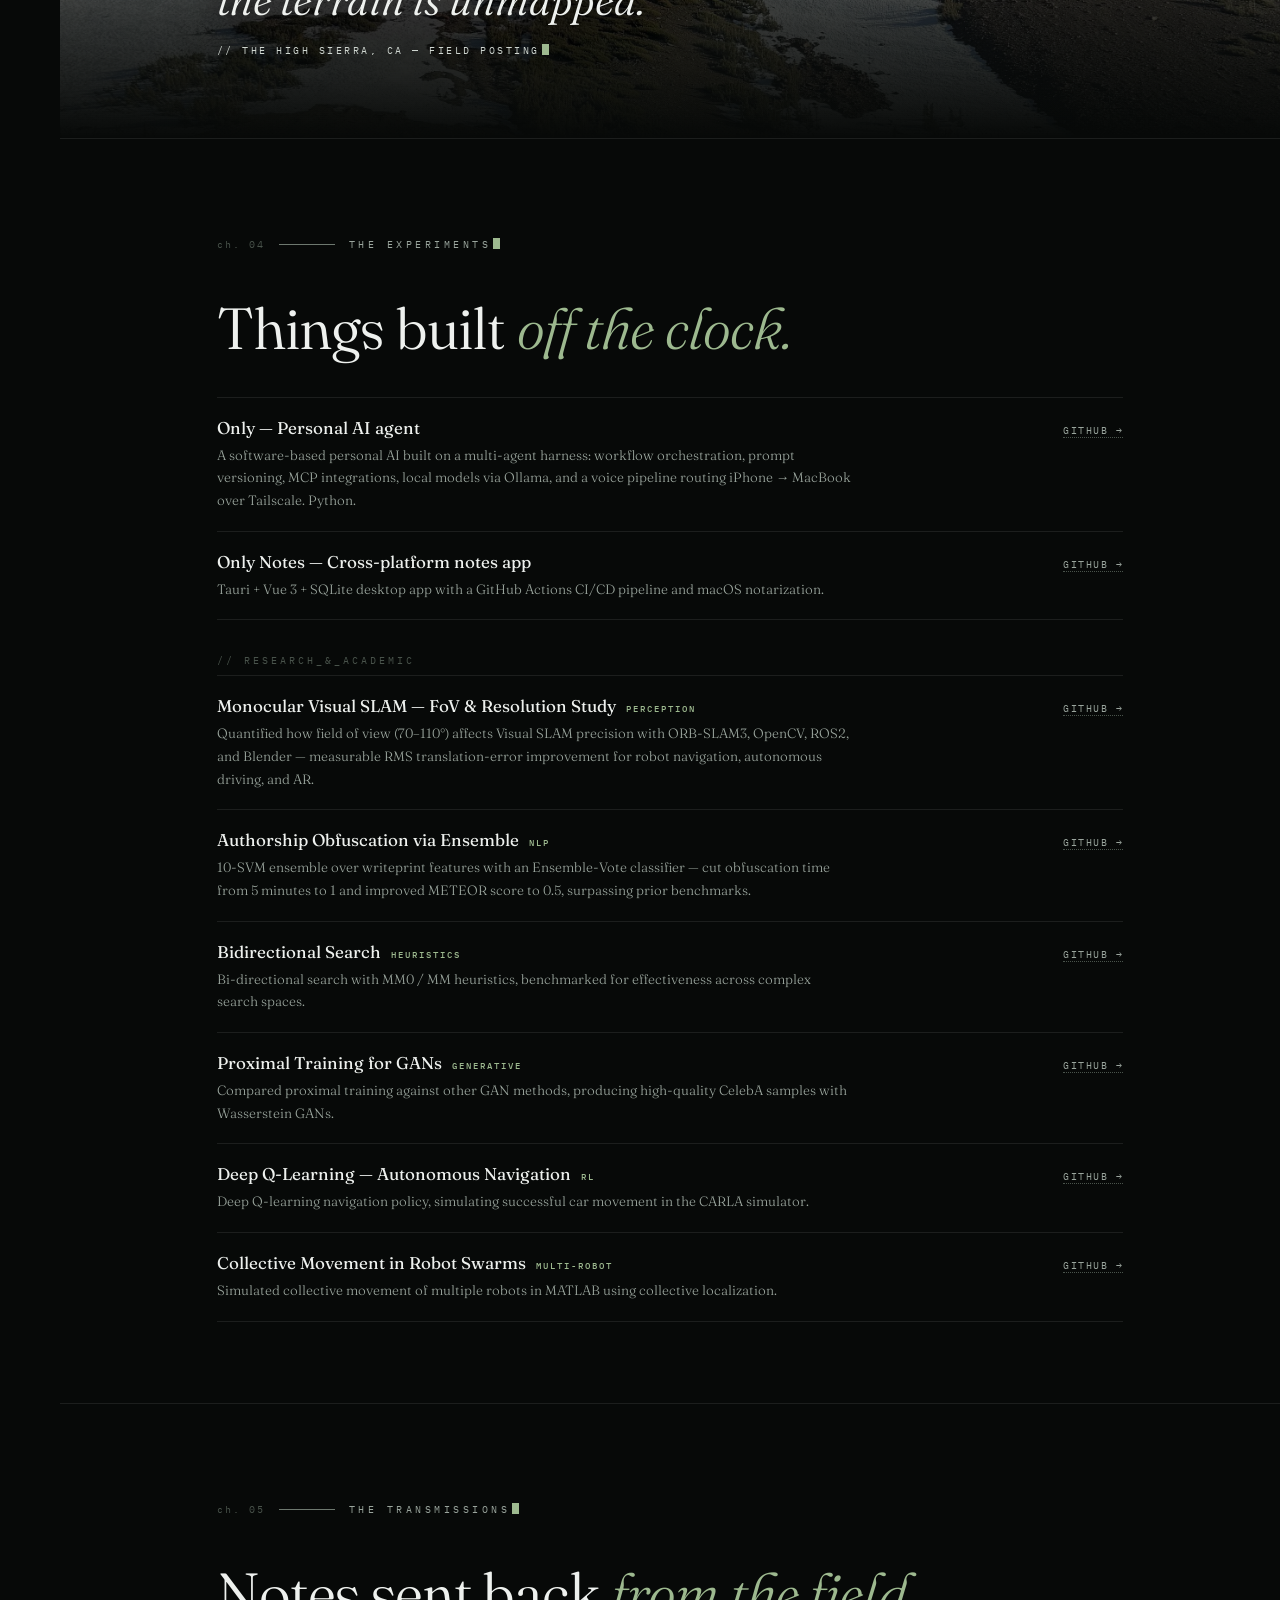
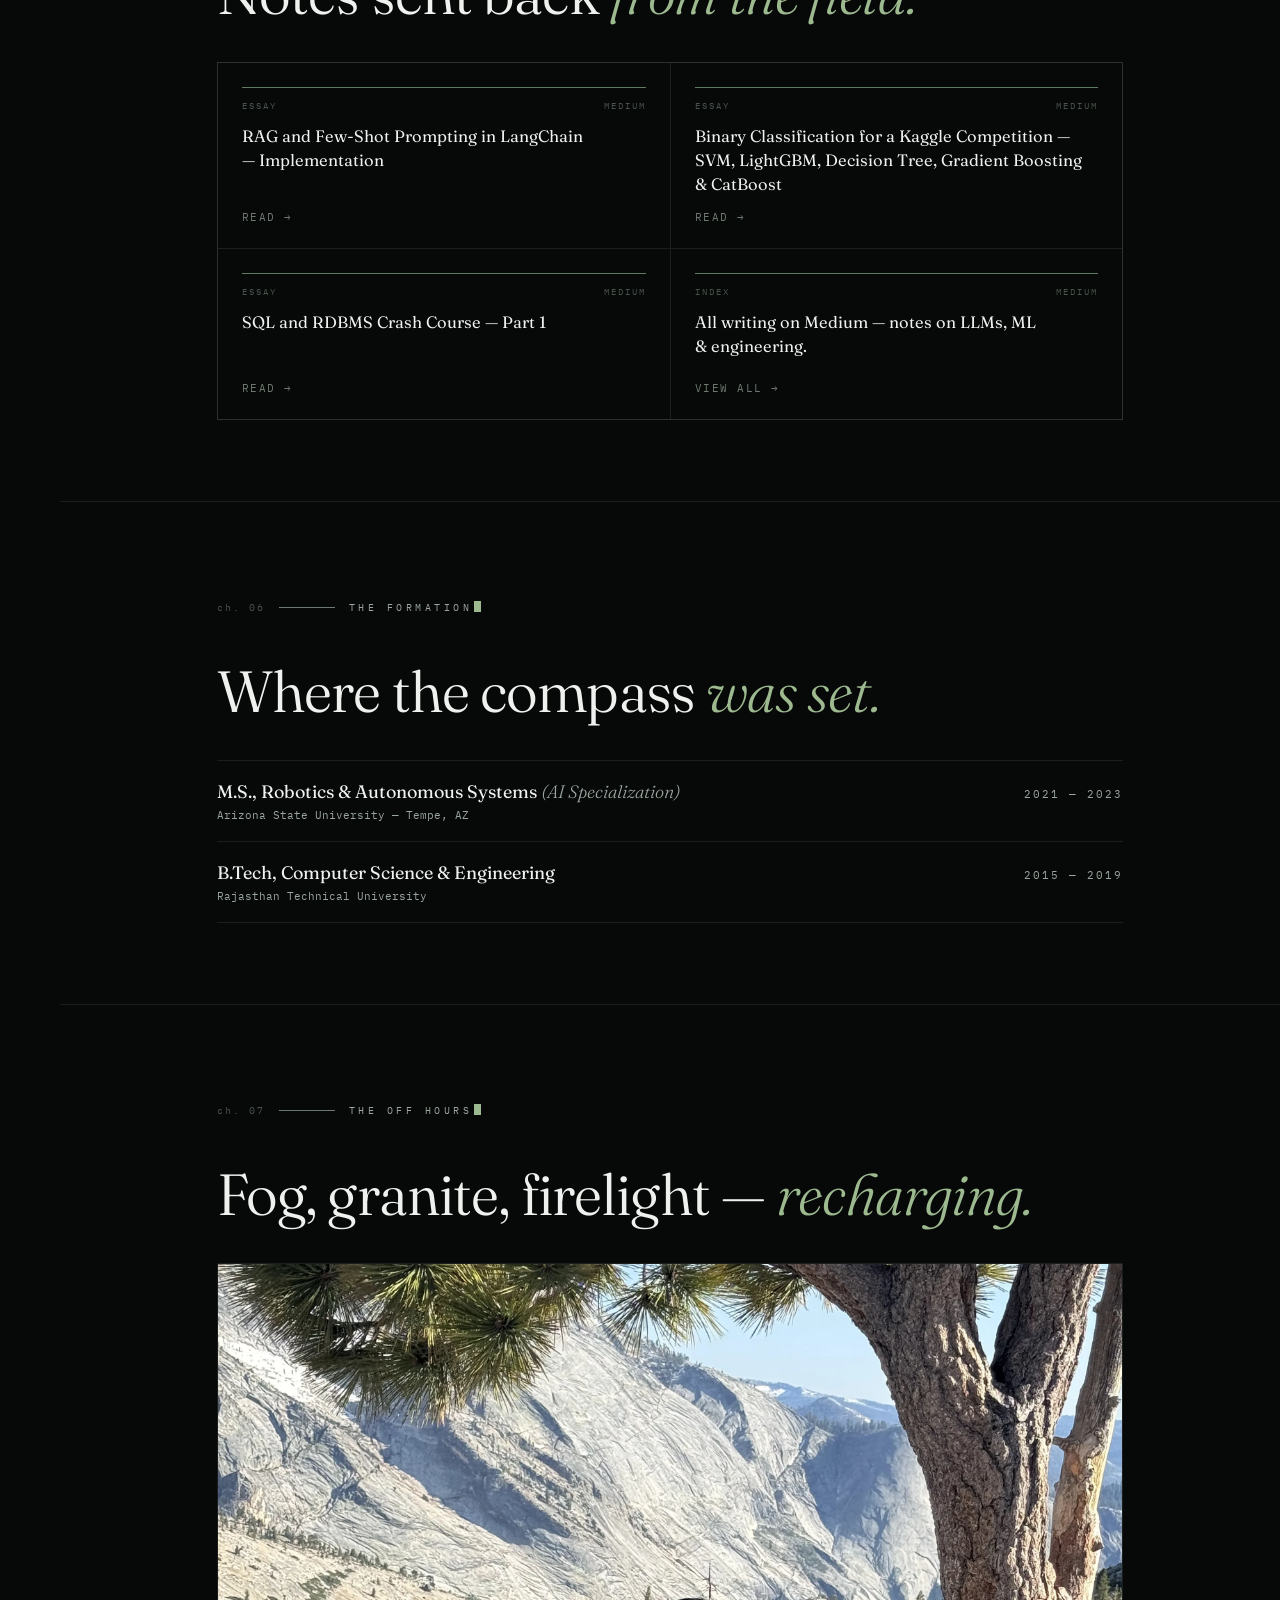
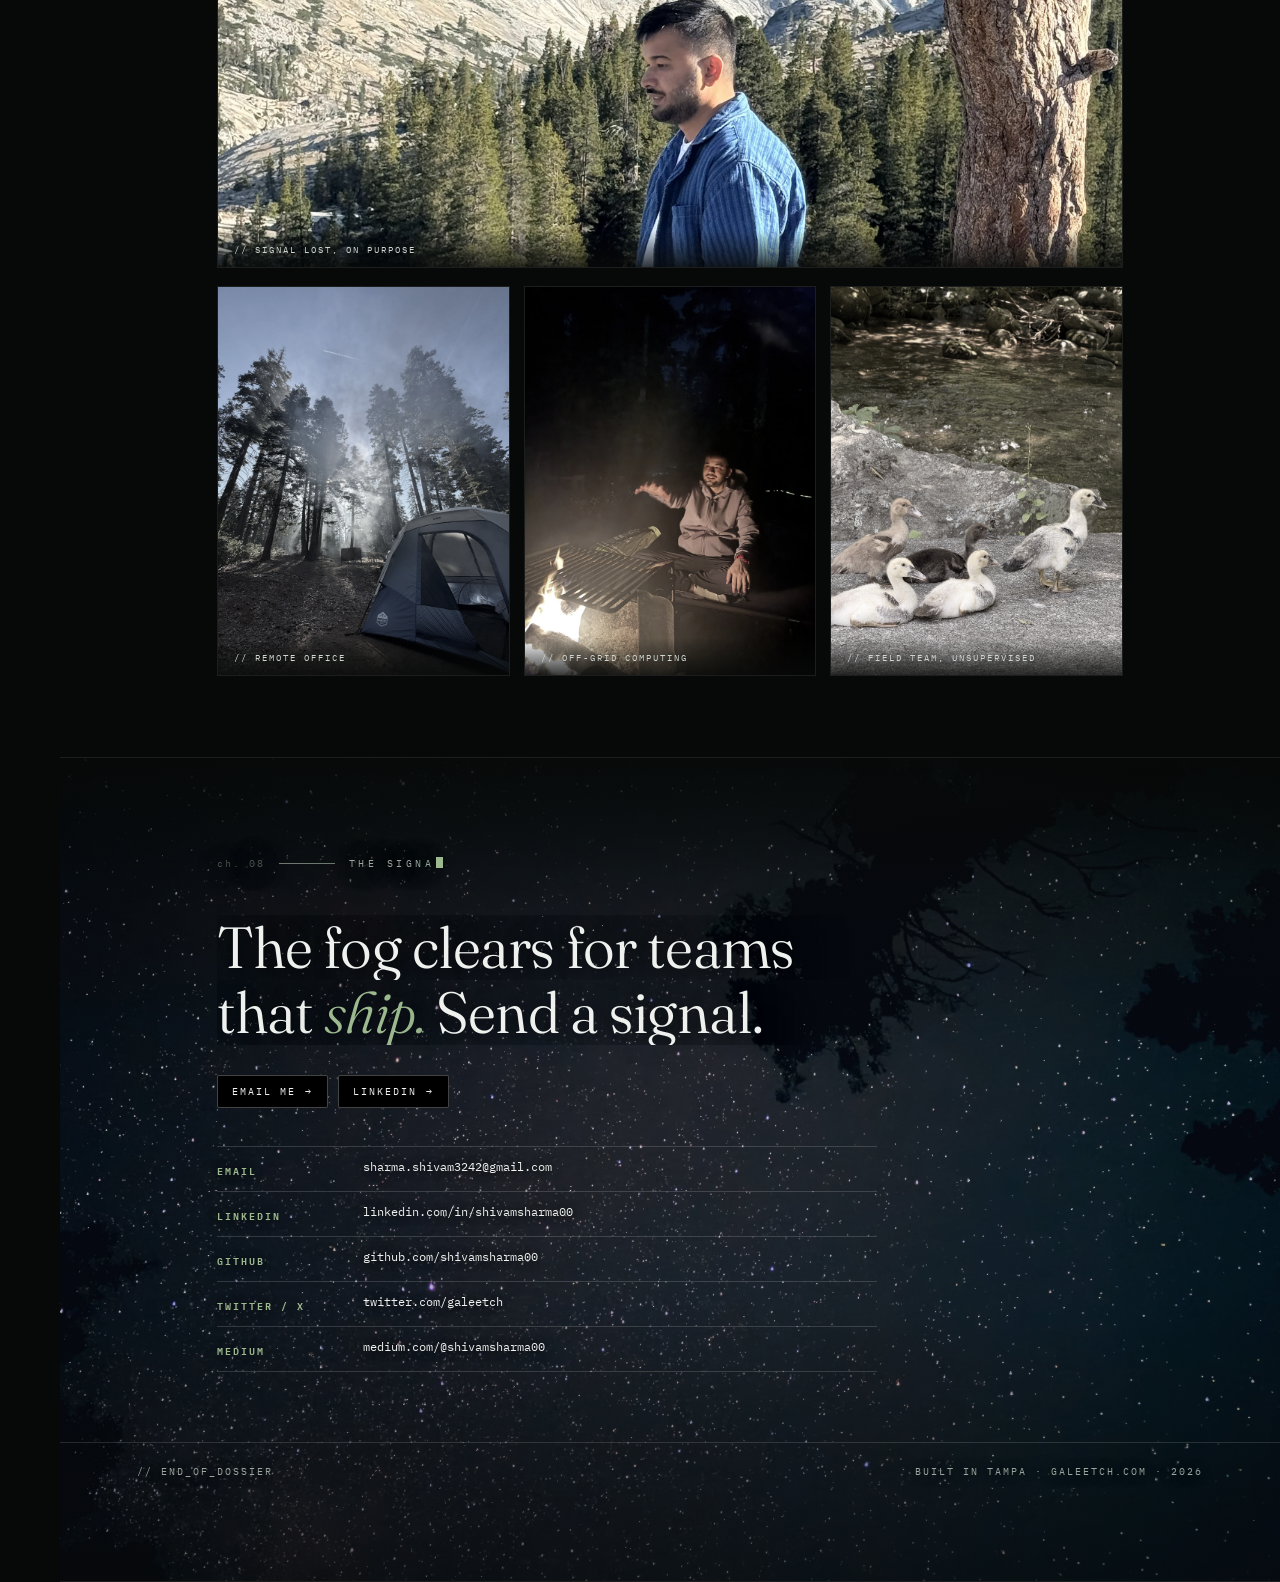
==== commit 4eb4e4dc: "test 2" ====
--- a/index.html
+++ b/index.html
@@ -223,28 +223,24 @@
   .web-ch{overflow:visible;}
   .web-bg{position:sticky;top:0;height:100vh;margin-bottom:-100vh;z-index:0;overflow:hidden;
     pointer-events:none;}
-  /* the constellation is dimmed behind the copy with a mask on the canvas
-     itself rather than a dark overlay — that way the row labels out in the
-     margins stay at full strength and legible */
+  /* only a vertical fade in CSS — the horizontal "keep clear of the copy"
+     dimming happens per-node in JS so the typed labels stay at full strength */
   .web-bg canvas{position:absolute;inset:0;
-    -webkit-mask-image:
-      linear-gradient(90deg,#000 0 17%,rgba(0,0,0,.15) 23%,rgba(0,0,0,.15) 77%,#000 83% 100%),
-      linear-gradient(180deg,transparent 0,#000 9%,#000 91%,transparent 100%);
-    -webkit-mask-composite:source-in;
-    mask-image:
-      linear-gradient(90deg,#000 0 17%,rgba(0,0,0,.15) 23%,rgba(0,0,0,.15) 77%,#000 83% 100%),
-      linear-gradient(180deg,transparent 0,#000 9%,#000 91%,transparent 100%);
-    mask-composite:intersect;}
+    -webkit-mask-image:linear-gradient(180deg,transparent 0,#000 9%,#000 91%,transparent 100%);
+    mask-image:linear-gradient(180deg,transparent 0,#000 9%,#000 91%,transparent 100%);}
   .web-scrim{display:none;}
   .web-fg{position:relative;z-index:2;}
 
   /* ---------- skills ---------- */
   .skill-row{display:grid;grid-template-columns:210px 1fr;gap:10px 26px;padding:17px 0;
-    border-top:1px solid var(--hair);transition:background .25s,padding-left .25s;}
+    border-top:1px solid var(--hair);transition:background .25s;}
   .skill-row:last-child{border-bottom:1px solid var(--hair);}
-  .skill-row:hover{background:rgba(12,15,13,.7);padding-left:10px;}
+  .skill-row:hover{background:rgba(12,15,13,.26);}
   .skill-k{font-family:var(--mono);font-size:11px;color:var(--moss);font-weight:600;
     letter-spacing:2px;text-transform:uppercase;padding-top:3px;min-height:16px;}
+  /* the key stays in the DOM for screen readers + search, but the swarm is what
+     you actually see — it types the key into this exact slot on the canvas */
+  body.swarm .swarm-slot{color:transparent;}
   .skill-v{font-family:var(--mono);font-size:13.5px;line-height:1.75;color:var(--fog2);}
 
   /* ---------- experience ---------- */
@@ -274,10 +270,12 @@
   .inter img{position:absolute;inset:0;width:100%;height:120%;object-fit:cover;object-position:center 46%;
     filter:saturate(1) brightness(.94);will-change:transform;}
   .inter .i-scrim{position:absolute;inset:0;
-    background:linear-gradient(180deg,var(--ink0) 0%,rgba(7,9,8,.10) 26%,rgba(7,9,8,.22) 62%,rgba(7,9,8,.96) 100%);}
+    background:linear-gradient(180deg,var(--ink0) 0%,rgba(7,9,8,.12) 24%,rgba(7,9,8,.26) 52%,
+      rgba(7,9,8,.80) 84%,var(--ink0) 100%);}
   .inter .i-inner{position:absolute;left:0;right:0;bottom:clamp(40px,9vh,90px);z-index:2;}
   .inter .i-quote{font-size:clamp(22px,3.4vw,42px);font-weight:330;font-style:italic;
-    color:var(--fog);max-width:640px;line-height:1.3;text-shadow:0 2px 30px rgba(0,0,0,.6);}
+    color:var(--fog);max-width:640px;line-height:1.3;
+    text-shadow:0 2px 22px rgba(0,0,0,.9),0 0 60px rgba(0,0,0,.7);}
   .inter .i-cap{margin-top:16px;font-family:var(--mono);font-size:9.5px;letter-spacing:2.5px;
     color:var(--fog2);text-transform:uppercase;}
 
@@ -320,28 +318,10 @@
   .edu-org{font-family:var(--mono);font-size:11px;color:var(--dim);margin-top:5px;}
   .edu-when{font-family:var(--mono);font-size:10.5px;letter-spacing:2px;color:var(--dim);}
 
-  /* ---------- off hours: single field recording + strip ---------- */
-  /* width is capped so the 1080-wide source never has to be upscaled on a
-     retina screen — that is what keeps it crisp */
-  .solofilm{margin-top:36px;display:flex;justify-content:center;}
-  .solofilm .vwrap{width:min(430px,84vw);}
-  .solofilm .vwrap video{height:auto;}
-  .vwrap{position:relative;overflow:hidden;background:transparent;}
-  .vwrap video{display:block;width:100%;height:100%;object-fit:cover;
-    -webkit-mask-image:linear-gradient(90deg,transparent,#000 14%,#000 86%,transparent),
-      linear-gradient(180deg,transparent,#000 14%,#000 86%,transparent);
-    -webkit-mask-composite:source-in;
-    mask-image:linear-gradient(90deg,transparent,#000 14%,#000 86%,transparent),
-      linear-gradient(180deg,transparent,#000 14%,#000 86%,transparent);
-    mask-composite:intersect;}
-  .vwrap.tall{min-height:100%;}
-  .vwrap .f-cap{position:absolute;left:14px;bottom:12px;font-family:var(--mono);font-size:9px;
-    letter-spacing:2px;color:rgba(238,241,238,.75);text-transform:uppercase;z-index:2;}
-  .vwrap .f-rec{position:absolute;right:14px;top:12px;font-family:var(--mono);font-size:9px;
-    letter-spacing:2px;color:#e66;text-transform:uppercase;z-index:2;}
-  .vwrap .f-rec:before{content:"●";margin-right:6px;animation:blink 1.4s steps(1) infinite;}
-  .vwrap .f-scrub{position:absolute;right:14px;top:12px;font-family:var(--mono);font-size:9px;
-    letter-spacing:2px;color:var(--moss);text-transform:uppercase;z-index:2;}
+  /* ---------- off hours: wide plate + strip ---------- */
+  .widefig{position:relative;margin:36px 0 0;}
+  .widefig img{filter:none;transform:none;}
+  .widefig:hover img{transform:none;}
   .strip{display:grid;grid-template-columns:repeat(3,1fr);gap:14px;margin-top:18px;}
   .strip .figure img{aspect-ratio:3/4;object-fit:cover;}
 
@@ -397,7 +377,6 @@
     .job-when{padding-top:0;}
     .brief-grid{grid-template-columns:1fr;}
     .brief-grid .figure{max-width:420px;}
-    .solofilm .vwrap{width:min(360px,80vw);}
     .strip{grid-template-columns:1fr;}
     .strip .figure img{aspect-ratio:4/3;}
     #stack{height:240vh;}
@@ -409,6 +388,7 @@
     html{scroll-behavior:auto;}
     .ln>span{transform:none;}
     .rv{opacity:1;transform:none;}
+    body.swarm .swarm-slot{color:inherit;}
   }
 </style>
 </head>
@@ -536,11 +516,11 @@
       <div class="ch-label"><span class="no">ch. 02</span><span class="rule"></span><span class="txt" data-type="the instruments"></span></div>
       <h2 class="big rv">Tools carried into <span class="ital">the field.</span></h2>
       <div style="margin-top:36px;">
-        <div class="skill-row" data-web="languages"><div class="skill-k" data-typek="Languages"></div><div class="skill-v rv">Python, SQL, JavaScript, C/C++</div></div>
-        <div class="skill-row" data-web="genai / ml"><div class="skill-k" data-typek="GenAI &amp; ML"></div><div class="skill-v rv">LLM agents &amp; orchestration, multi-agent systems, RAG, prompt engineering, MCP tools, Langfuse, LangChain, SpaCy, NLTK, OpenCV, vision/multimodal models</div></div>
-        <div class="skill-row" data-web="backend"><div class="skill-k" data-typek="Backend"></div><div class="skill-v rv">FastAPI, Django, REST APIs, microservices, event-driven architecture, RabbitMQ, async processing</div></div>
-        <div class="skill-row" data-web="data"><div class="skill-k" data-typek="Data"></div><div class="skill-v rv">PostgreSQL, pgvector, MongoDB, DynamoDB, Redis, MySQL, Neo4j</div></div>
-        <div class="skill-row" data-web="cloud / devops"><div class="skill-k" data-typek="Cloud &amp; DevOps"></div><div class="skill-v rv">AWS (Lambda, Step Functions, S3, EC2, RDS, API Gateway), Azure (Entra ID, Key Vault), Kubernetes, Argo CD, Helm, Docker, GitHub Actions CI/CD, GitOps</div></div>
+        <div class="skill-row" data-web="languages"><div class="skill-k"><span class="swarm-slot">Languages</span></div><div class="skill-v rv">Python, SQL, JavaScript, C/C++</div></div>
+        <div class="skill-row" data-web="genai & ml"><div class="skill-k"><span class="swarm-slot">GenAI &amp; ML</span></div><div class="skill-v rv">LLM agents &amp; orchestration, multi-agent systems, RAG, prompt engineering, MCP tools, Langfuse, LangChain, SpaCy, NLTK, OpenCV, vision/multimodal models</div></div>
+        <div class="skill-row" data-web="backend"><div class="skill-k"><span class="swarm-slot">Backend</span></div><div class="skill-v rv">FastAPI, Django, REST APIs, microservices, event-driven architecture, RabbitMQ, async processing</div></div>
+        <div class="skill-row" data-web="data"><div class="skill-k"><span class="swarm-slot">Data</span></div><div class="skill-v rv">PostgreSQL, pgvector, MongoDB, DynamoDB, Redis, MySQL, Neo4j</div></div>
+        <div class="skill-row" data-web="cloud & devops"><div class="skill-k"><span class="swarm-slot">Cloud &amp; DevOps</span></div><div class="skill-v rv">AWS (Lambda, Step Functions, S3, EC2, RDS, API Gateway), Azure (Entra ID, Key Vault), Kubernetes, Argo CD, Helm, Docker, GitHub Actions CI/CD, GitOps</div></div>
       </div>
     </div>
   </section>
@@ -555,7 +535,7 @@
 
         <article class="job" data-web="forward_deployed_engineer">
           <div class="job-head">
-            <div class="job-title"><span class="ln"><span>Forward Deployed Engineer</span></span></div>
+            <div class="job-title"><span class="swarm-slot">Forward Deployed Engineer</span></div>
             <div class="job-when rv">Oct 2025 — Present</div>
           </div>
           <div class="job-org rv d1"><span class="org-chip">PwC</span><span>Tampa, FL · Hybrid</span></div>
@@ -572,7 +552,7 @@
 
         <article class="job" data-web="lead_backend_developer">
           <div class="job-head">
-            <div class="job-title"><span class="ln"><span>Lead Backend Developer</span></span></div>
+            <div class="job-title"><span class="swarm-slot">Lead Backend Developer</span></div>
             <div class="job-when rv">May 2024 — Oct 2025</div>
           </div>
           <div class="job-org rv d1"><span class="org-chip">Pfizer</span><span>Pleasanton, CA · Remote</span></div>
@@ -587,7 +567,7 @@
 
         <article class="job" data-web="software_engineer">
           <div class="job-head">
-            <div class="job-title"><span class="ln"><span>Software Engineer</span></span></div>
+            <div class="job-title"><span class="swarm-slot">Software Engineer</span></div>
             <div class="job-when rv">May 2023 — Mar 2024</div>
           </div>
           <div class="job-org rv d1"><span class="org-chip">Pinhous</span><span>Toronto, Canada · Remote</span></div>
@@ -601,7 +581,7 @@
 
         <article class="job" data-web="control_engineer" data-web-last="1">
           <div class="job-head">
-            <div class="job-title"><span class="ln"><span>Control Engineer</span></span></div>
+            <div class="job-title"><span class="swarm-slot">Control Engineer</span></div>
             <div class="job-when rv">May 2019 — Jul 2021</div>
           </div>
           <div class="job-org rv d1"><span class="org-chip">ActiveIQ</span><span>Bengaluru, India · On-site</span></div>
@@ -620,12 +600,12 @@
 
   <!-- ============ INTERSTITIAL — YOSEMITE ============ -->
   <div class="inter" id="inter1">
-    <img src="assets/yosemite.webp" alt="Standing beside a lone pine on granite at Olmsted Point, Yosemite"
-      loading="lazy" onerror="this.onerror=null;this.src='assets/yosemite.jpg'">
+    <img src="assets/terrain.webp" alt="Snow and scree below unnamed granite peaks in the high Sierra"
+      loading="lazy" decoding="async" onerror="this.onerror=null;this.src='assets/terrain.jpg'">
     <div class="i-scrim"></div>
     <div class="i-inner wrap">
       <div class="i-quote rv">“Half the job is showing up where the terrain is unmapped.”</div>
-      <div class="i-cap rv d2" data-type="// olmsted point, yosemite — field posting"></div>
+      <div class="i-cap rv d2" data-type="// the high sierra, ca — field posting"></div>
     </div>
   </div>
 
@@ -741,15 +721,12 @@
     <div class="wrap">
       <div class="ch-label"><span class="no">ch. 07</span><span class="rule"></span><span class="txt" data-type="the off hours"></span></div>
       <h2 class="big rv">Fog, granite, firelight — <span class="ital">recharging.</span></h2>
-      <div class="solofilm rv d1">
-        <div class="vwrap">
-          <video id="scrubv" muted playsinline preload="auto" poster="assets/scrub-poster.jpg">
-            <source src="assets/scrub.mp4" type="video/mp4">
-          </video>
-          <span class="f-cap">field_recording_002</span>
-          <span class="f-scrub">◍ scrubs with your scroll</span>
-        </div>
-      </div>
+      <figure class="figure widefig rv d1">
+        <img src="assets/granite.webp" alt="Under a pine on the granite above Tenaya Canyon, Yosemite"
+          loading="lazy" decoding="async" onerror="this.onerror=null;this.src='assets/granite.jpg'">
+        <figcaption class="cap">// signal lost, on purpose</figcaption>
+        <span class="veil"></span>
+      </figure>
       <div class="strip">
         <figure class="figure rv" style="margin:0;">
           <img src="assets/tent.webp" alt="Campsite tent with sun rays through misty pines" loading="lazy"
@@ -881,12 +858,10 @@
   if(reduced){ clearInterval(lt); loader.classList.add('done'); document.body.classList.add('ready');
     document.querySelectorAll('[data-type]').forEach(function(el){ typewrite(el); }); }
 
-  /* ---------- scroll: progress, day→night, stack, scrub ---------- */
+  /* ---------- scroll: progress, day→night, portrait stack ---------- */
   var prog=document.getElementById('prog');
   var hero=document.getElementById('hero'), heroNight=document.getElementById('heronight');
   var stack=document.getElementById('stack'), cards=stack?[].slice.call(stack.querySelectorAll('.card')):[];
-  var scrubV=document.getElementById('scrubv'), scrubBox=scrubV?scrubV.parentElement:null;
-  var scrubTarget=0;
   var interImg=document.querySelector('#inter1 img'), interBox=document.getElementById('inter1');
 
   function clamp(v,a,b){return v<a?a:(v>b?b:v);}
@@ -922,13 +897,6 @@
       });
     }
 
-    /* scrub video */
-    if(scrubV && scrubBox){
-      var sr=scrubBox.getBoundingClientRect();
-      var vp=clamp((window.innerHeight-sr.top)/(window.innerHeight+sr.height),0,1);
-      scrubTarget=vp;
-    }
-
     /* interstitial parallax */
     if(interImg && !reduced && interBox){
       var ir=interBox.getBoundingClientRect();
@@ -944,22 +912,6 @@
     requestAnimationFrame(function(){ onScroll(); ticking=false; });
   },{passive:true});
   onScroll();
-
-  /* smooth scrub-time follower */
-  if(scrubV && !reduced){
-    var last=-1;
-    (function scrubLoop(){
-      if(scrubV.duration){
-        var want=scrubTarget*Math.max(0.01,scrubV.duration-0.05);
-        var cur=scrubV.currentTime;
-        var next=cur+(want-cur)*0.14;
-        if(Math.abs(next-cur)>0.01 && Math.abs(next-last)>0.005){
-          try{ scrubV.currentTime=next; last=next; }catch(e){}
-        }
-      }
-      requestAnimationFrame(scrubLoop);
-    })();
-  } else if(scrubV && reduced){ scrubV.setAttribute('autoplay',''); scrubV.setAttribute('loop',''); }
 
   /* ---------- section reveals ---------- */
   var io=new IntersectionObserver(function(entries){
@@ -1014,8 +966,9 @@
     var ctx=canvas.getContext('2d');
     var holder=canvas.parentElement;
     var W=0,H=0,dpr=1,nodes=[],running=false,raf=null;
-    var bursts=[],pulses=[],lastPulse=0,mode='ambient',collapseT=0,ghost=null;
-    var N=30, LINK=170;
+    var bursts=[],pulses=[],lastPulse=0;
+    var N=30, LINK=240;                    /* N is recomputed from the canvas area */
+    var copyL=0, copyR=0;                  /* band the body copy occupies, in canvas px */
     function resize(){
       dpr=Math.min(window.devicePixelRatio||1,2);
       var r=holder.getBoundingClientRect();
@@ -1023,55 +976,109 @@
       canvas.width=Math.round(W*dpr);canvas.height=Math.round(H*dpr);
       canvas.style.width=W+'px';canvas.style.height=H+'px';
       ctx.setTransform(dpr,0,0,dpr,0,0);
-      if(!nodes.length){
-        for(var i=0;i<N;i++) nodes.push({
-          x:Math.random()*W,y:Math.random()*H,
-          vx:(Math.random()-.5)*.3,vy:(Math.random()-.5)*.3,
-          hx:0,hy:0
-        });
-      }
+      /* a denser, wider-reaching mesh — scaled to the area so it stays even */
+      N=Math.max(46,Math.min(120,Math.round(W*H/12500)));
+      LINK=Math.max(190,Math.min(300,Math.round(Math.sqrt(W*H)/4.6)));
+      var wrapEl=holder.parentElement.querySelector('.wrap');
+      if(wrapEl){
+        var wr=wrapEl.getBoundingClientRect(), cs=getComputedStyle(wrapEl);
+        copyL=wr.left+parseFloat(cs.paddingLeft||0)-r.left;
+        copyR=wr.right-parseFloat(cs.paddingRight||0)-r.left;
+      } else { copyL=W*0.2; copyR=W*0.8; }
+      while(nodes.length<N) nodes.push({
+        x:Math.random()*W,y:Math.random()*H,
+        vx:(Math.random()-.5)*.3,vy:(Math.random()-.5)*.3,
+        hx:0,hy:0
+      });
+      if(nodes.length>N) nodes.length=N;
+    }
+    /* keep the mesh quiet where the words are, bright out in the margins */
+    function dimAt(x){
+      var e=90;
+      if(x<copyL-e || x>copyR+e) return 1;
+      if(x>copyL && x<copyR) return 0.2;
+      var d=x<copyL ? (copyL-x)/e : (x-copyR)/e;
+      return 0.2+0.8*d;
     }
     function fog(a){return 'rgba(238,241,238,'+Math.max(0,a)+')';}
     function moss(a){return 'rgba(157,185,143,'+Math.max(0,a)+')';}
+
+    /* ---- read a label's font, colour and line boxes straight off the DOM ----
+       The real text is still in the markup (transparent), so the swarm can type
+       it back in the exact typeface, size and position the browser laid out. */
+    function splitLines(slot,rects){
+      var node=slot.firstChild;
+      var up=getComputedStyle(slot).textTransform==='uppercase';
+      var txt=(node&&node.nodeType===3)?node.nodeValue:slot.textContent;
+      function cook(s){ s=s.trim(); return up?s.toUpperCase():s; }
+      if(!node||node.nodeType!==3||rects.length<=1) return [cook(txt)];
+      var r=document.createRange(), out=[], cur='', idx=0;
+      for(var i=0;i<txt.length;i++){
+        r.setStart(node,i); r.setEnd(node,i+1);
+        var cr=r.getBoundingClientRect();
+        if(cr.width||cr.height){
+          while(idx<rects.length-1 && cr.top>=rects[idx+1].top-1){ out.push(cook(cur)); cur=''; idx++; }
+        }
+        cur+=txt[i];
+      }
+      out.push(cook(cur));
+      return out;
+    }
+    function slotGeom(bu){
+      var slot=bu.slot; if(!slot) return null;
+      var rects=slot.getClientRects(); if(!rects.length) return null;
+      var cs=getComputedStyle(slot);
+      var fs=parseFloat(cs.fontSize)||14;
+      var lh=parseFloat(cs.lineHeight)||fs*1.3;
+      var ls=parseFloat(cs.letterSpacing)||0;
+      var font=(cs.fontStyle==='italic'?'italic ':'')+(cs.fontWeight||400)+' '+fs+'px '+cs.fontFamily;
+      var ink=getComputedStyle(slot.parentNode).color||'rgb(238,241,238)';
+      var key=rects.length+'|'+Math.round(rects[0].width)+'|'+Math.round(fs);
+      if(bu.splitKey!==key){ bu.split=splitLines(slot,rects); bu.splitKey=key; }
+      ctx.font=font;
+      var m=ctx.measureText('Hxg');
+      var asc=m.fontBoundingBoxAscent||fs*0.76, desc=m.fontBoundingBoxDescent||fs*0.24;
+      var lines=[],i;
+      for(i=0;i<bu.split.length;i++){
+        var r=rects[Math.min(i,rects.length-1)];
+        lines.push({t:bu.split[i],x:r.left,base:r.top+(r.height-(asc+desc))/2+asc});
+      }
+      var f=rects[0], l=rects[rects.length-1];
+      return {lines:lines,font:font,ls:ls,ink:ink,lh:lh,
+              ax:(f.left+l.right)/2, ay:(f.top+l.bottom)/2};
+    }
     function frame(now){
       if(!running) return;
       ctx.clearRect(0,0,W,H);
       var t=now/1000;
-      /* move — keep the collapse centred in the VISIBLE band of the pinned canvas */
-      var cx=W/2, cy=H/2;
-      if(mode==='collapse'){
-        var hr=holder.getBoundingClientRect();
-        if(hr.top<0) cy=Math.max(140,(H+hr.top)/2 - hr.top);
-      }
       nodes.forEach(function(n){
-        if(mode==='collapse'){
-          var k=Math.min(1,(t-collapseT)/1.4);
-          var ang=Math.atan2(n.y-cy,n.x-cx)+0.004+(k*0.01);
-          var targR=64+18*Math.sin(t*0.8+n.x);
-          var tx=cx+Math.cos(ang)*targR, ty=cy+Math.sin(ang)*targR;
-          n.x+= (tx-n.x)*0.045; n.y+=(ty-n.y)*0.045;
-        } else {
-          n.x+=n.vx+n.hx; n.y+=n.vy+n.hy;
-          n.hx*=0.92; n.hy*=0.92;
-          if(n.x<0||n.x>W)n.vx*=-1; if(n.y<0||n.y>H)n.vy*=-1;
-          n.x=clamp(n.x,0,W); n.y=clamp(n.y,0,H);
-        }
+        n.x+=n.vx+n.hx; n.y+=n.vy+n.hy;
+        n.hx*=0.92; n.hy*=0.92;
+        if(n.x<0||n.x>W)n.vx*=-1; if(n.y<0||n.y>H)n.vy*=-1;
+        n.x=clamp(n.x,0,W); n.y=clamp(n.y,0,H);
       });
       /* edges */
+      ctx.lineWidth=1;
       for(var i=0;i<nodes.length;i++){
         for(var j=i+1;j<nodes.length;j++){
           var a=nodes[i],b=nodes[j];
           var dx=a.x-b.x,dy=a.y-b.y,d=Math.sqrt(dx*dx+dy*dy);
-          var lim=mode==='collapse'?120:LINK;
+          var lim=LINK;
+          /* gentle separation so the mesh never knots up where labels pull it */
+          if(d<46 && d>0.01){
+            var sp=(46-d)/46*0.06;
+            a.hx+=dx/d*sp; a.hy+=dy/d*sp; b.hx-=dx/d*sp; b.hy-=dy/d*sp;
+          }
           if(d<lim){
-            ctx.lineWidth=1;
-            ctx.strokeStyle=fog((1-d/lim)*(mode==='collapse'?0.3:0.16));
+            var ea=(1-d/lim)*0.15*dimAt((a.x+b.x)*0.5);
+            if(ea<0.006) continue;
+            ctx.strokeStyle=fog(ea);
             ctx.beginPath();ctx.moveTo(a.x,a.y);ctx.lineTo(b.x,b.y);ctx.stroke();
           }
         }
       }
       /* ambient pulses */
-      if(mode!=='collapse' && t-lastPulse>1.15){
+      if(t-lastPulse>1.15){
         var e1=nodes[Math.floor(Math.random()*nodes.length)];
         var near=null,bd=1e9;
         nodes.forEach(function(m){ if(m===e1)return;
@@ -1083,13 +1090,13 @@
       pulses=pulses.filter(function(pl){
         var pp=(t-pl.s)/0.85; if(pp>1) return false;
         var px=pl.a.x+(pl.b.x-pl.a.x)*pp, py=pl.a.y+(pl.b.y-pl.a.y)*pp;
-        ctx.fillStyle=moss(0.75*(1-pp*0.4));
+        ctx.fillStyle=moss(0.75*(1-pp*0.4)*dimAt(px));
         ctx.beginPath();ctx.arc(px,py,2.4,0,6.2832);ctx.fill();
         return true;
       });
       /* nodes */
       nodes.forEach(function(n){
-        ctx.fillStyle=fog(mode==='collapse'?0.5:0.32);
+        ctx.fillStyle=fog(0.34*dimAt(n.x));
         ctx.fillRect(n.x-1.8,n.y-1.8,3.6,3.6);
       });
       /* ---- labels: pinned to the row / job they belong to ----
@@ -1100,97 +1107,92 @@
          is actually readable. */
       var hostRect=holder.getBoundingClientRect();
       var vh=window.innerHeight||H;
+
+      /* text with explicit letter-spacing, drawn left- or right-aligned */
+      function trackWidth(str,font,ls){
+        ctx.font=font;
+        return ctx.measureText(str).width + ls*Math.max(0,str.length-1);
+      }
+      function trackText(str,x,y,font,ls,align){
+        ctx.font=font;
+        ctx.textAlign='left';ctx.textBaseline='alphabetic';
+        var cx = align==='right' ? x-trackWidth(str,font,ls) : x;
+        for(var c=0;c<str.length;c++){
+          ctx.fillText(str[c],cx,y);
+          cx += ctx.measureText(str[c]).width + ls;
+        }
+        return cx;
+      }
+      /* greedily wrap a label into lines that fit, breaking on _ / and space */
+      function wrapLabel(str,font,ls,room){
+        var parts=str.split(/(?<=[_\/ ])/), lines=[], cur='';
+        for(var i=0;i<parts.length;i++){
+          var next=cur+parts[i];
+          if(cur && trackWidth(next.trim(),font,ls)>room){ lines.push(cur.trim()); cur=parts[i]; }
+          else cur=next;
+        }
+        if(cur.trim()) lines.push(cur.trim());
+        return lines;
+      }
+
       bursts=bursts.filter(function(bu){
         var live=bu.el.getBoundingClientRect();
-        var visible = mode!=='collapse' && live.bottom>10 && live.top<vh-10;
+        var visible = live.bottom>10 && live.top<vh-10;
         if(visible && !bu.wasVisible){ bu.enterT=t; }      /* replay on re-entry */
         bu.wasVisible=visible;
         bu.a += ((visible?1:0)-bu.a)*0.07;
-        if(!visible && bu.a<0.015){ if(mode==='collapse') return false; return true; }
-
-        var anc=bu.anchor.getBoundingClientRect();
-        var y=clamp(anc.top+anc.height/2-hostRect.top, 40, H-40);
-        var bt=t-bu.enterT;
-        var a=bu.a;
-
-        /* pick the margin beside the text column; never paint over the copy */
-        var gapR=hostRect.right-live.right, gapL=live.left-hostRect.left;
-        var pad=28, base=W<1180?13:15, side=bu.side, align, x, room;
-        if(side==='r' && gapR-pad>44){ align='left';  x=live.right-hostRect.left+pad; room=gapR-pad-10; }
-        else if(gapL-pad>44){        align='right'; x=live.left -hostRect.left-pad; room=gapL-pad-10; }
-        else if(gapR-pad>44){        align='left';  x=live.right-hostRect.left+pad; room=gapR-pad-10; }
-        else { room=0; }
-
-        var txt=bu.label.toUpperCase(), fs=base, tw=0;
-        if(room>0){
-          ctx.font='500 '+fs+'px "IBM Plex Mono", monospace';
-          tw=ctx.measureText(txt).width;
-          if(tw>room){ fs=Math.max(9,Math.floor(fs*room/tw)); ctx.font='500 '+fs+'px "IBM Plex Mono", monospace';
-                       tw=ctx.measureText(txt).width; }
-          if(tw>room) room=0;                       /* still won't fit — drop the text */
-        }
-
-        /* anchor point the swarm reacts to: the margin slot, or the row edge */
-        var ax = room>0 ? (align==='left'? x+tw*0.5 : x-tw*0.5)
-                        : (side==='r'? Math.min(W-24, live.right-hostRect.left) : Math.max(24, live.left-hostRect.left));
-        var ay = y-4;
-
-        if(bt<0.6){
+        if(!visible && bu.a<0.015) return true;
+
+        var bt=Math.max(0,t-bu.enterT), a=bu.a;
+        var g=slotGeom(bu);                       /* font, colour and line boxes, from the DOM */
+        if(!g) return true;
+
+        var lines=g.lines, font=g.font, ls=g.ls, ink=g.ink, lh=g.lh;
+        var ax=g.ax-hostRect.left, ay=g.ay-hostRect.top;
+
+        if(bt<0.5){
           nodes.slice(bu.k,bu.k+9).forEach(function(n){
-            n.hx+=(ax-n.x)*0.012; n.hy+=(ay-n.y)*0.012;
+            n.hx+=(ax-n.x)*0.007; n.hy+=(ay-n.y)*0.007;
           });
         }
         /* one expanding ring on entry */
         if(bt<1.7){
           ctx.lineWidth=1;ctx.strokeStyle=moss(Math.max(0,0.30-bt*0.18)*a);
-          ctx.beginPath();ctx.arc(ax,ay,bt*140,0,6.2832);ctx.stroke();
+          ctx.beginPath();ctx.arc(ax,ay,Math.max(0,bt*160),0,6.2832);ctx.stroke();
         }
-        if(room>0){
-          var chars=Math.min(txt.length,Math.floor(Math.max(0,bt)/0.042));
-          /* leader tick from the copy edge out to the label */
-          var e0=align==='left'? live.right-hostRect.left+5 : live.left-hostRect.left-5;
-          var e1=align==='left'? x-6 : x+6;
-          ctx.lineWidth=1;ctx.strokeStyle=moss(0.30*a);
-          ctx.beginPath();ctx.moveTo(e0,y);ctx.lineTo(e1,y);ctx.stroke();
-          ctx.fillStyle=moss(0.5*a);ctx.fillRect(e0-1.5,y-1.5,3,3);
-          ctx.textAlign=align;ctx.textBaseline='middle';
-          ctx.font='500 '+fs+'px "IBM Plex Mono", monospace';
-          ctx.fillStyle=moss(0.82*a);
-          ctx.fillText(txt.slice(0,chars),x,y);
-          ctx.textAlign='left';ctx.textBaseline='alphabetic';
+
+        var total=0,L;
+        for(L=0;L<lines.length;L++) total+=lines[L].t.length;
+        var typed=Math.min(total,Math.floor(bt/0.038));
+        var used=0,endX=0,endY=0,drewAny=false;
+        ctx.fillStyle=ink.replace(/rgba?\(([^)]+)\)/,function(m,inner){
+          var p=inner.split(',').map(function(v){return v.trim();});
+          return 'rgba('+p[0]+','+p[1]+','+p[2]+','+(0.94*a)+')';
+        });
+        for(L=0;L<lines.length;L++){
+          if(used>=typed) break;
+          var take=Math.min(lines[L].t.length,typed-used);
+          var seg=lines[L].t.slice(0,take);
+          var lx=lines[L].x-hostRect.left, ly=lines[L].base-hostRect.top;
+          trackText(seg,lx,ly,font,ls,'left');
+          endX=lx+trackWidth(seg,font,ls); endY=ly; drewAny=true;
+          used+=lines[L].t.length;
         }
+        /* the caret the swarm types behind */
+        if(drewAny && typed<total && a>0.55 && Math.floor(t*2)%2===0){
+          ctx.fillRect(endX+2,endY-lh*0.62,Math.max(5,lh*0.34),lh*0.72);
+        }
+        ctx.textAlign='left';ctx.textBaseline='alphabetic';
         return true;
       });
-      /* collapse ghost text */
-      if(mode==='collapse' && ghost){
-        var gt=t-collapseT;
-        if(gt>0.9){
-          var gc=Math.min(ghost.length,Math.floor((gt-0.9)/0.05));
-          ctx.font=(W<700?12:14)+'px "IBM Plex Mono", monospace';
-          ctx.textAlign='center';
-          ctx.fillStyle=fog(0.55);
-          ctx.fillText(ghost.slice(0,gc),cx,cy+110);
-          ctx.textAlign='left';
-        }
-        if(gt<1.2){
-          var cr=gt*220, ca=Math.max(0,0.3-gt*0.22);
-          ctx.lineWidth=1.5;ctx.strokeStyle=moss(ca);
-          ctx.beginPath();ctx.arc(cx,cy,cr,0,6.2832);ctx.stroke();
-        }
-      }
       raf=requestAnimationFrame(frame);
     }
-    this.burst=function(label,el,anchor,side){
+    this.burst=function(el,slot){
       if(!W) resize();
       var now=performance.now()/1000;
-      bursts.push({label:label,el:el,anchor:anchor||el,side:side,
-        s:now,enterT:now,a:0,wasVisible:false,
-        k:Math.floor(Math.random()*(N-9))});
-    };
-    this.collapse=function(){
-      if(mode==='collapse') return;
-      mode='collapse'; collapseT=performance.now()/1000;
-      ghost='swarm.idle() — all deployments complete ✓';
+      bursts.push({el:el,slot:slot,s:now,enterT:now,a:0,wasVisible:false,
+        splitKey:null,split:null,
+        k:Math.floor(Math.random()*Math.max(1,N-9))});
     };
     this.start=function(){ if(running)return; running=true; resize(); raf=requestAnimationFrame(frame); };
     this.stop=function(){ running=false; if(raf)cancelAnimationFrame(raf); };
@@ -1209,43 +1211,27 @@
         ents.forEach(function(e){ e.isIntersecting?w.start():w.stop(); });
       },{threshold:0.02}).observe(sec);
     });
+    /* only hand the skill keys over to the canvas once the swarm really exists */
+    if(webs.instruments) document.body.classList.add('swarm');
   }
 
-  /* skill rows + jobs: register a label that stays pinned to its own row */
-  var sideFlip=false;
+  /* skill rows + jobs: register a label that stays pinned to its own row.
+     Skill rows hand over their key slot so the swarm types the label straight
+     into it; jobs keep their serif headline and get a label in the left margin. */
   var ioW=new IntersectionObserver(function(entries){
     entries.forEach(function(e){
       if(!e.isIntersecting) return;
       var el=e.target;
       ioW.unobserve(el);
-      var label=el.getAttribute('data-web')||'';
       var host=el.closest('.web-ch');
       var w=host?webs[host.id]:null;
-      sideFlip=!sideFlip;
-      /* a job is tall — track its heading so the label sits next to the title */
-      var anchor=el.querySelector('.job-head')||el;
-      if(w) w.burst(label, el, anchor, sideFlip?'r':'l');
-      var k=el.querySelector('[data-typek]');
-      if(k && !k.dataset.typed){
-        k.dataset.typed='1';
-        setTimeout(function(){ typewrite(k,'data-typek'); }, 260);
-      }
+      var slot=el.querySelector('.swarm-slot');
+      if(w && slot) w.burst(el, slot);
       el.classList.add('in');
       el.querySelectorAll('.rv,.ln').forEach(function(r){ r.classList.add('in'); });
     });
   },{threshold:0.2,rootMargin:'0px 0px -8% 0px'});
   document.querySelectorAll('.skill-row[data-web], .job[data-web]').forEach(function(el){ ioW.observe(el); });
-
-  /* the swarm only stands down once the last deployment is actually read */
-  (function(){
-    var end=document.getElementById('webend');
-    if(!end || !webs.fieldwork) return;
-    new IntersectionObserver(function(ents,obs){
-      ents.forEach(function(e){
-        if(e.isIntersecting){ webs.fieldwork.collapse(); obs.disconnect(); }
-      });
-    },{threshold:0,rootMargin:'0px 0px -52% 0px'}).observe(end);
-  })();
 
   /* ---------- smooth anchors ---------- */
   document.querySelectorAll('a[href^="#"]').forEach(function(a){
